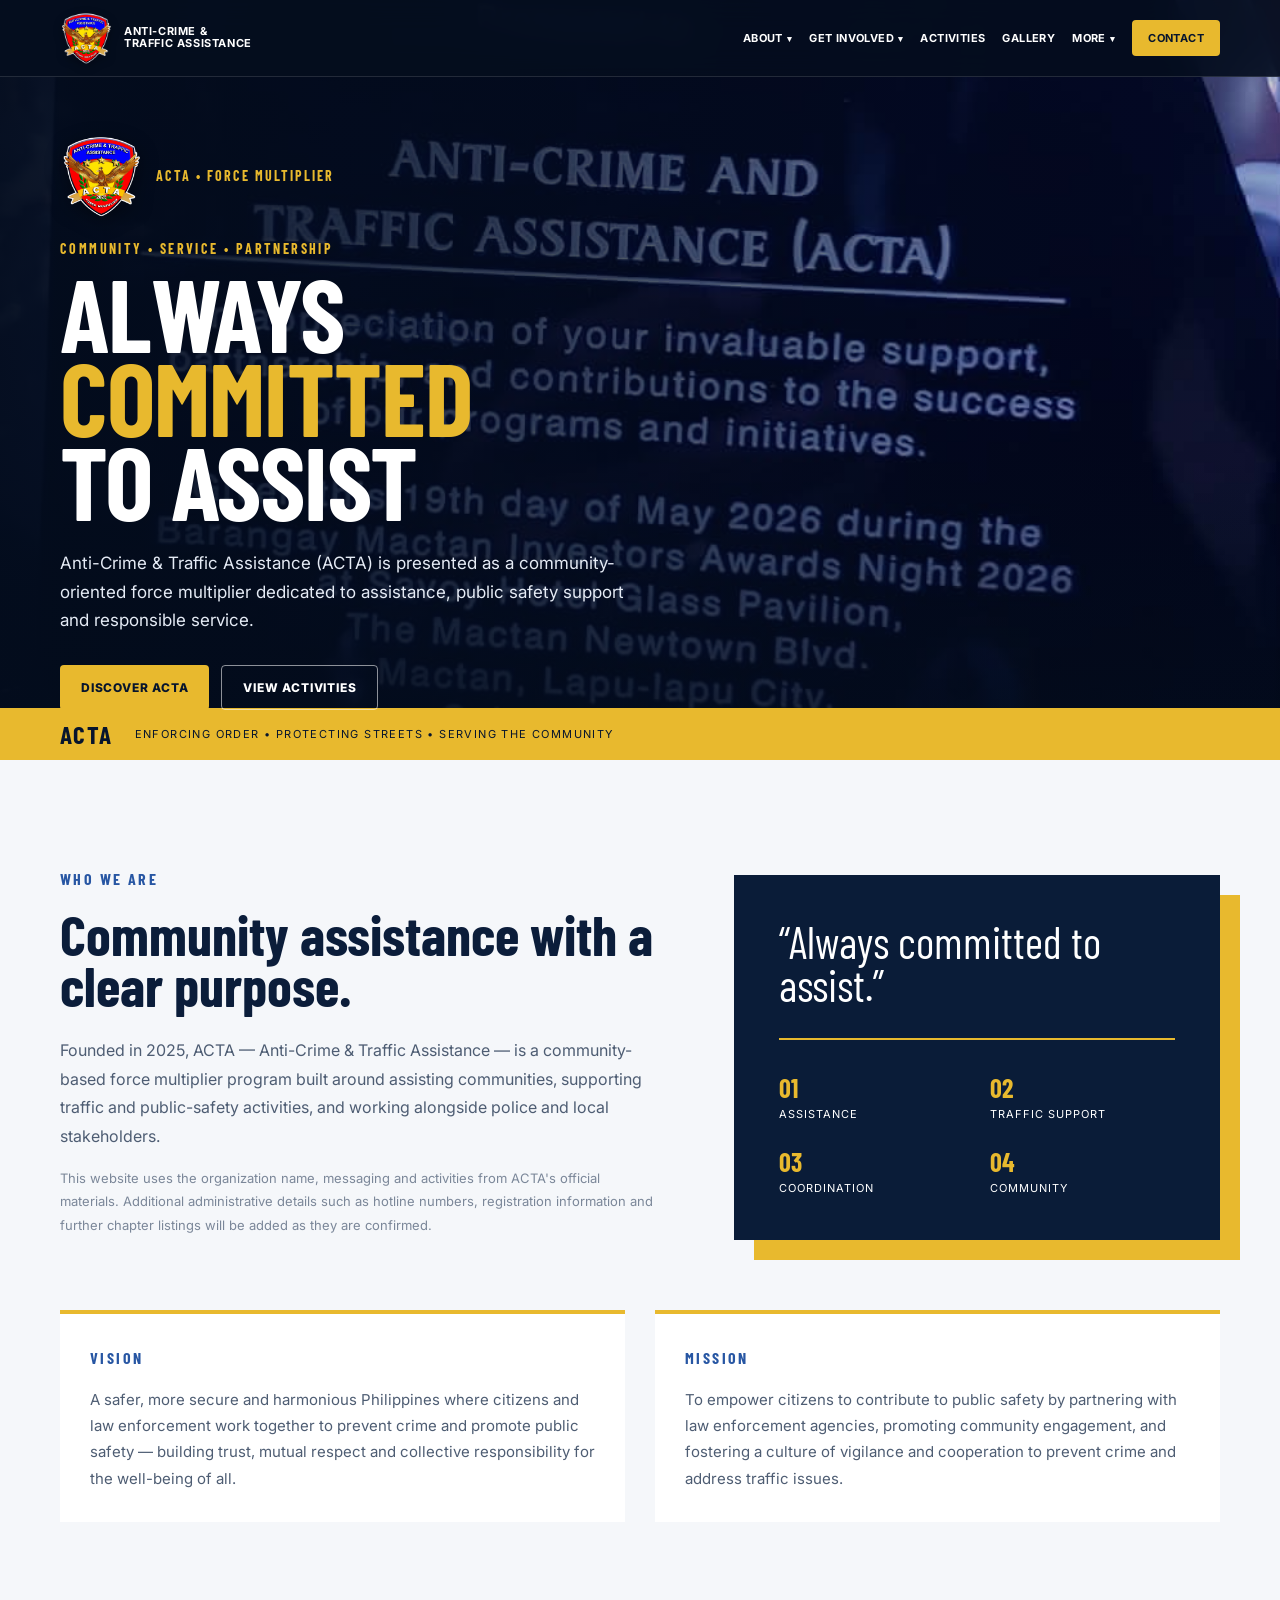
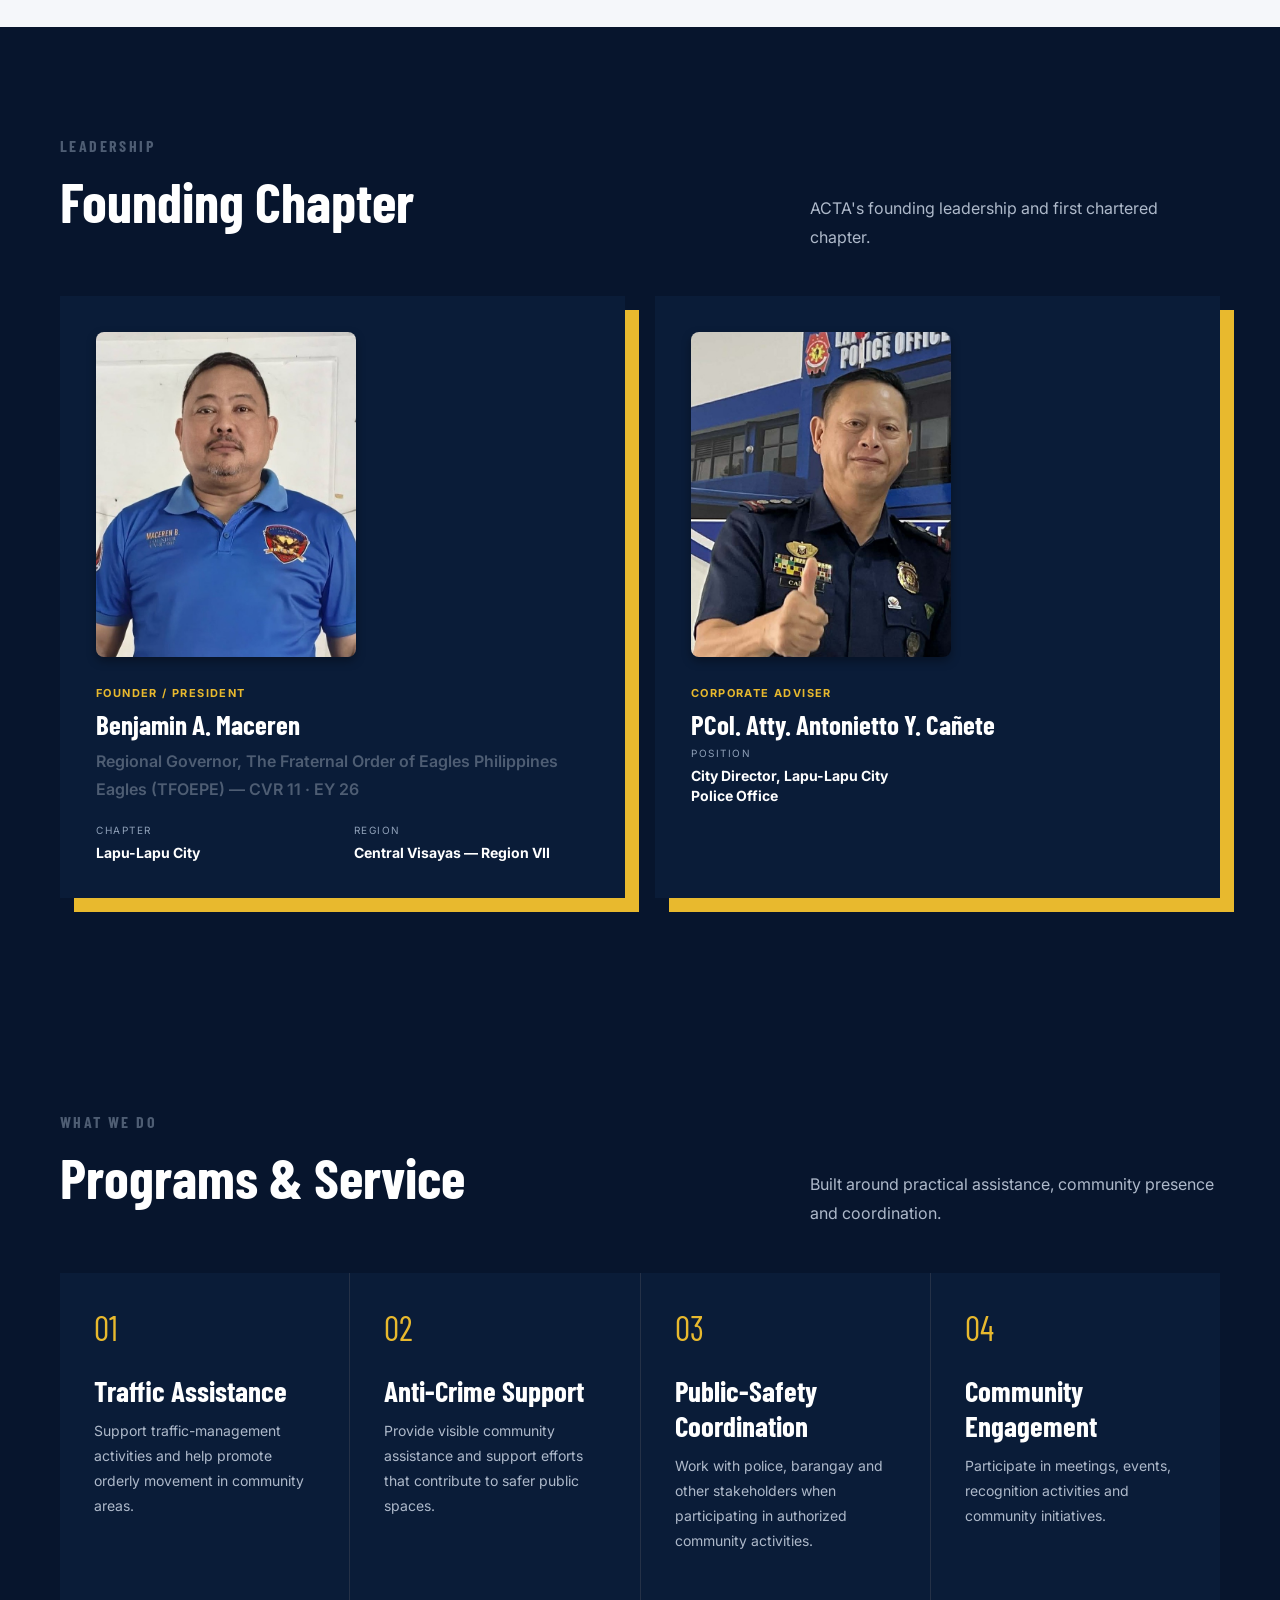
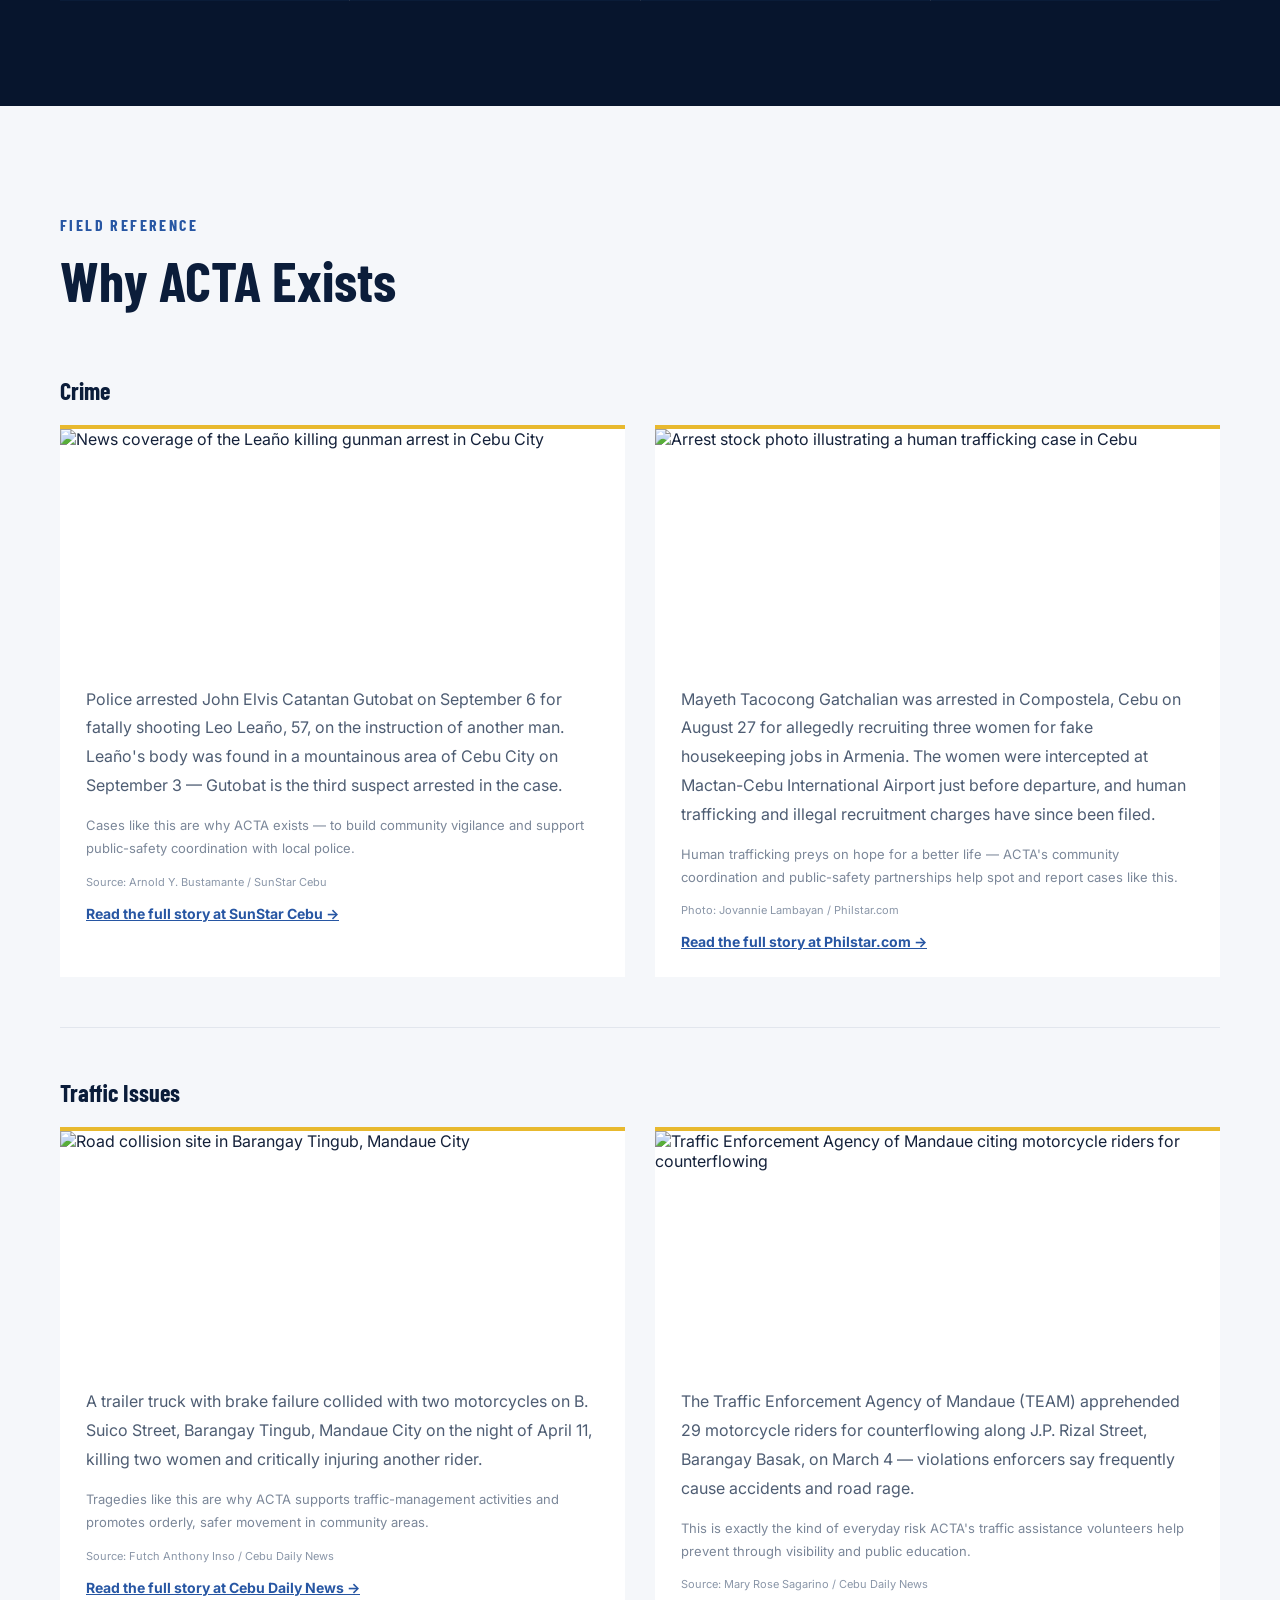
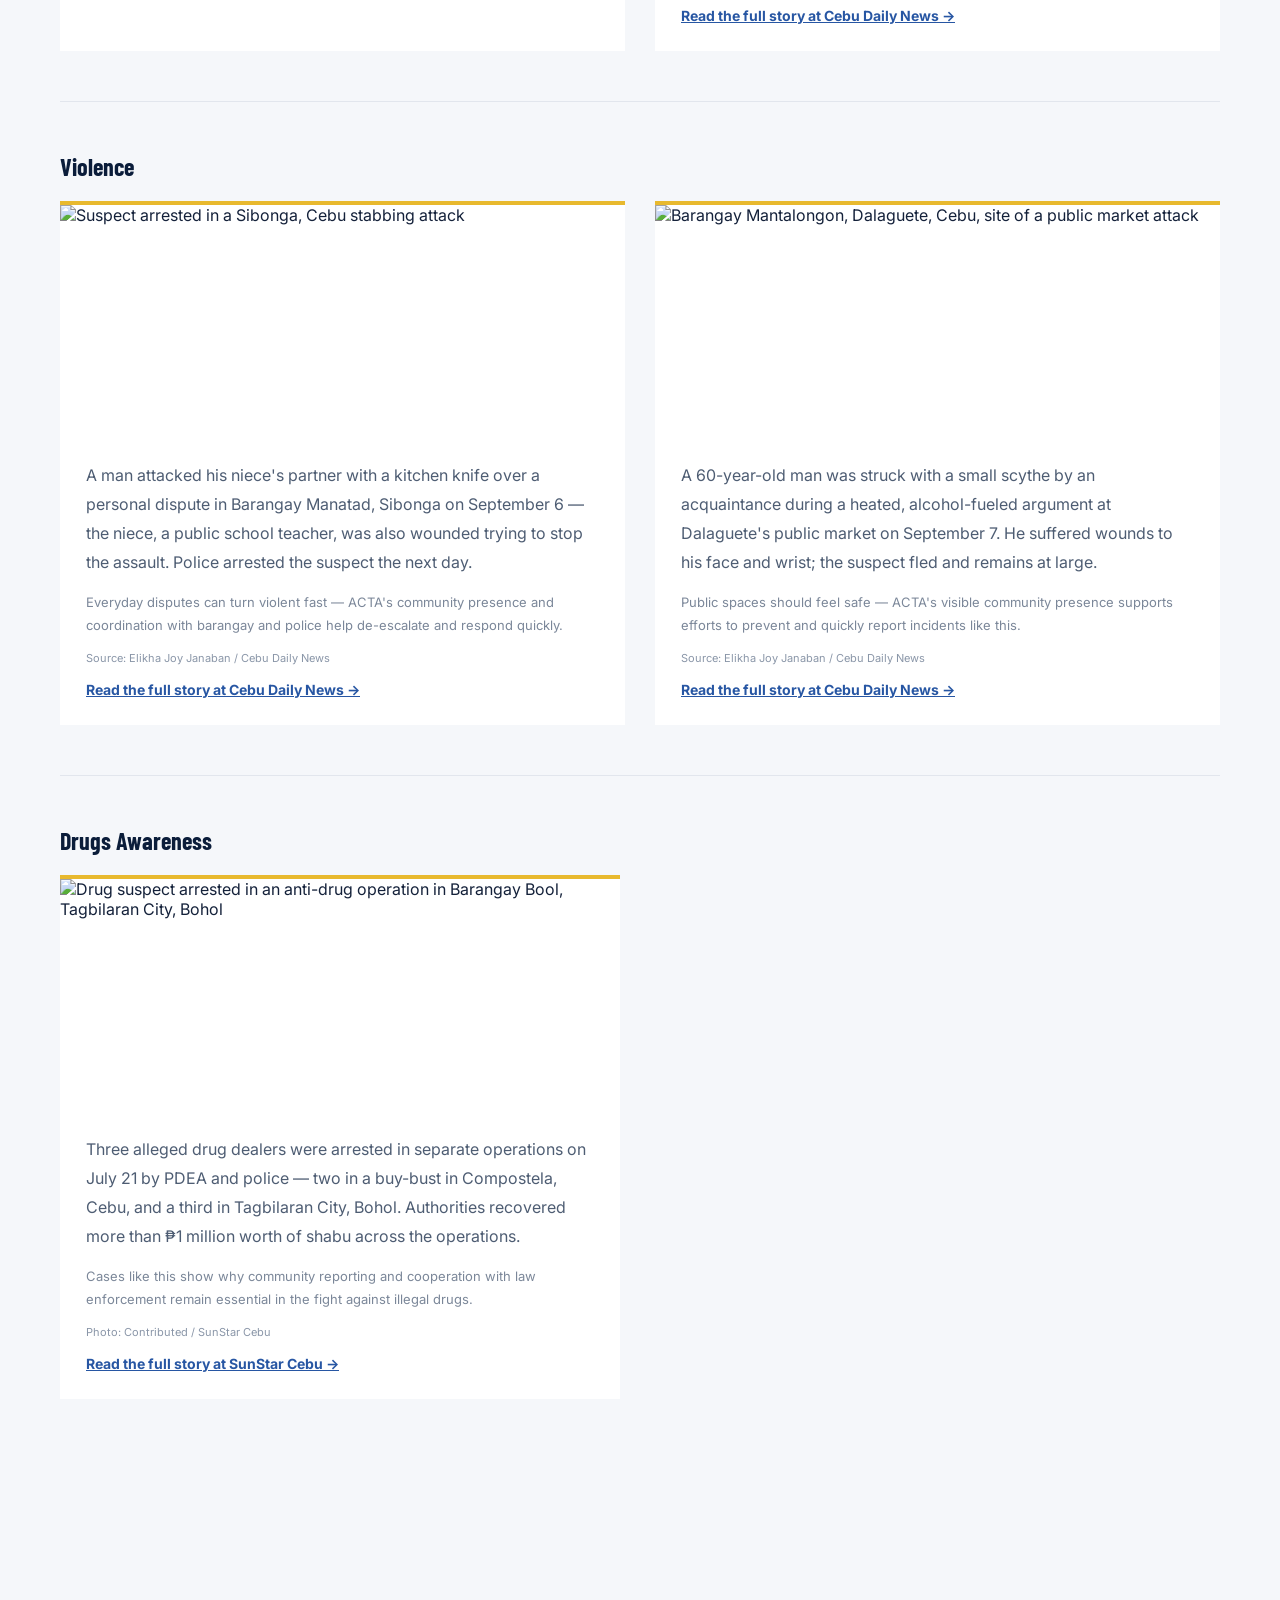
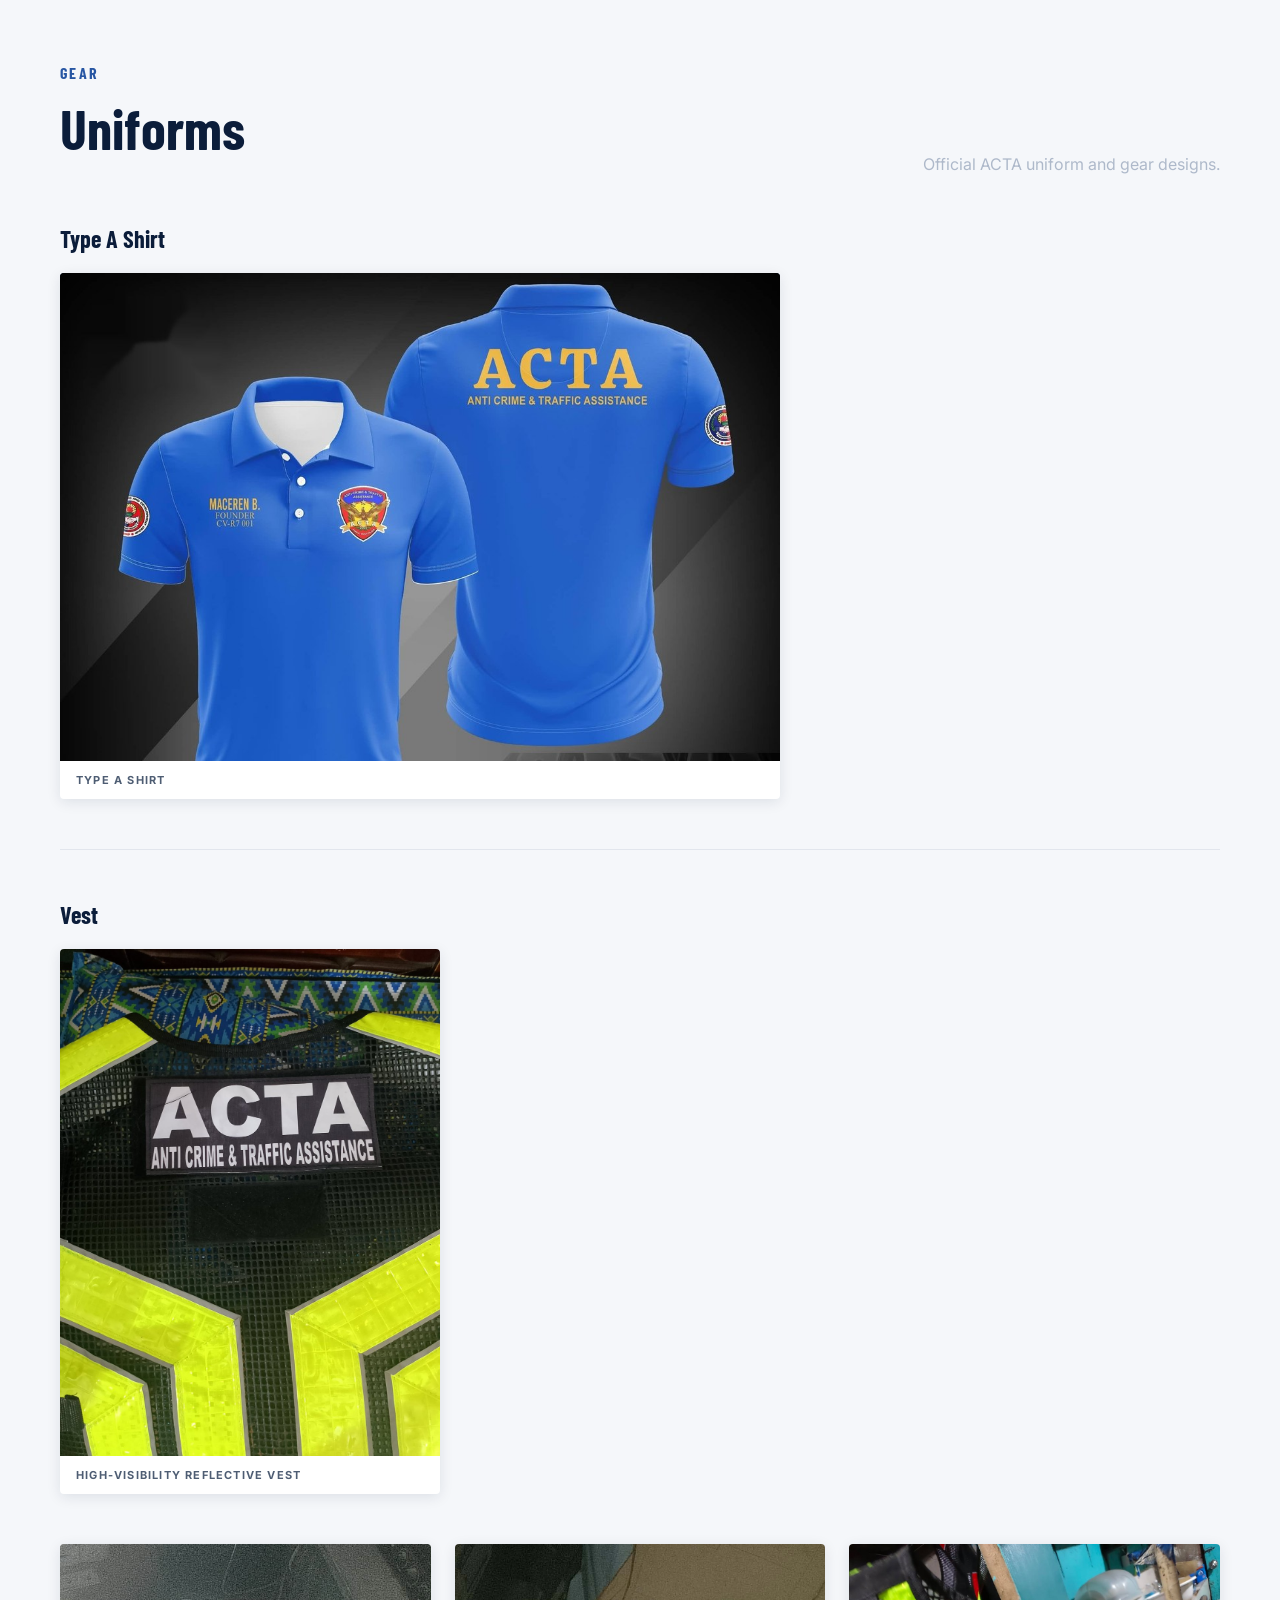
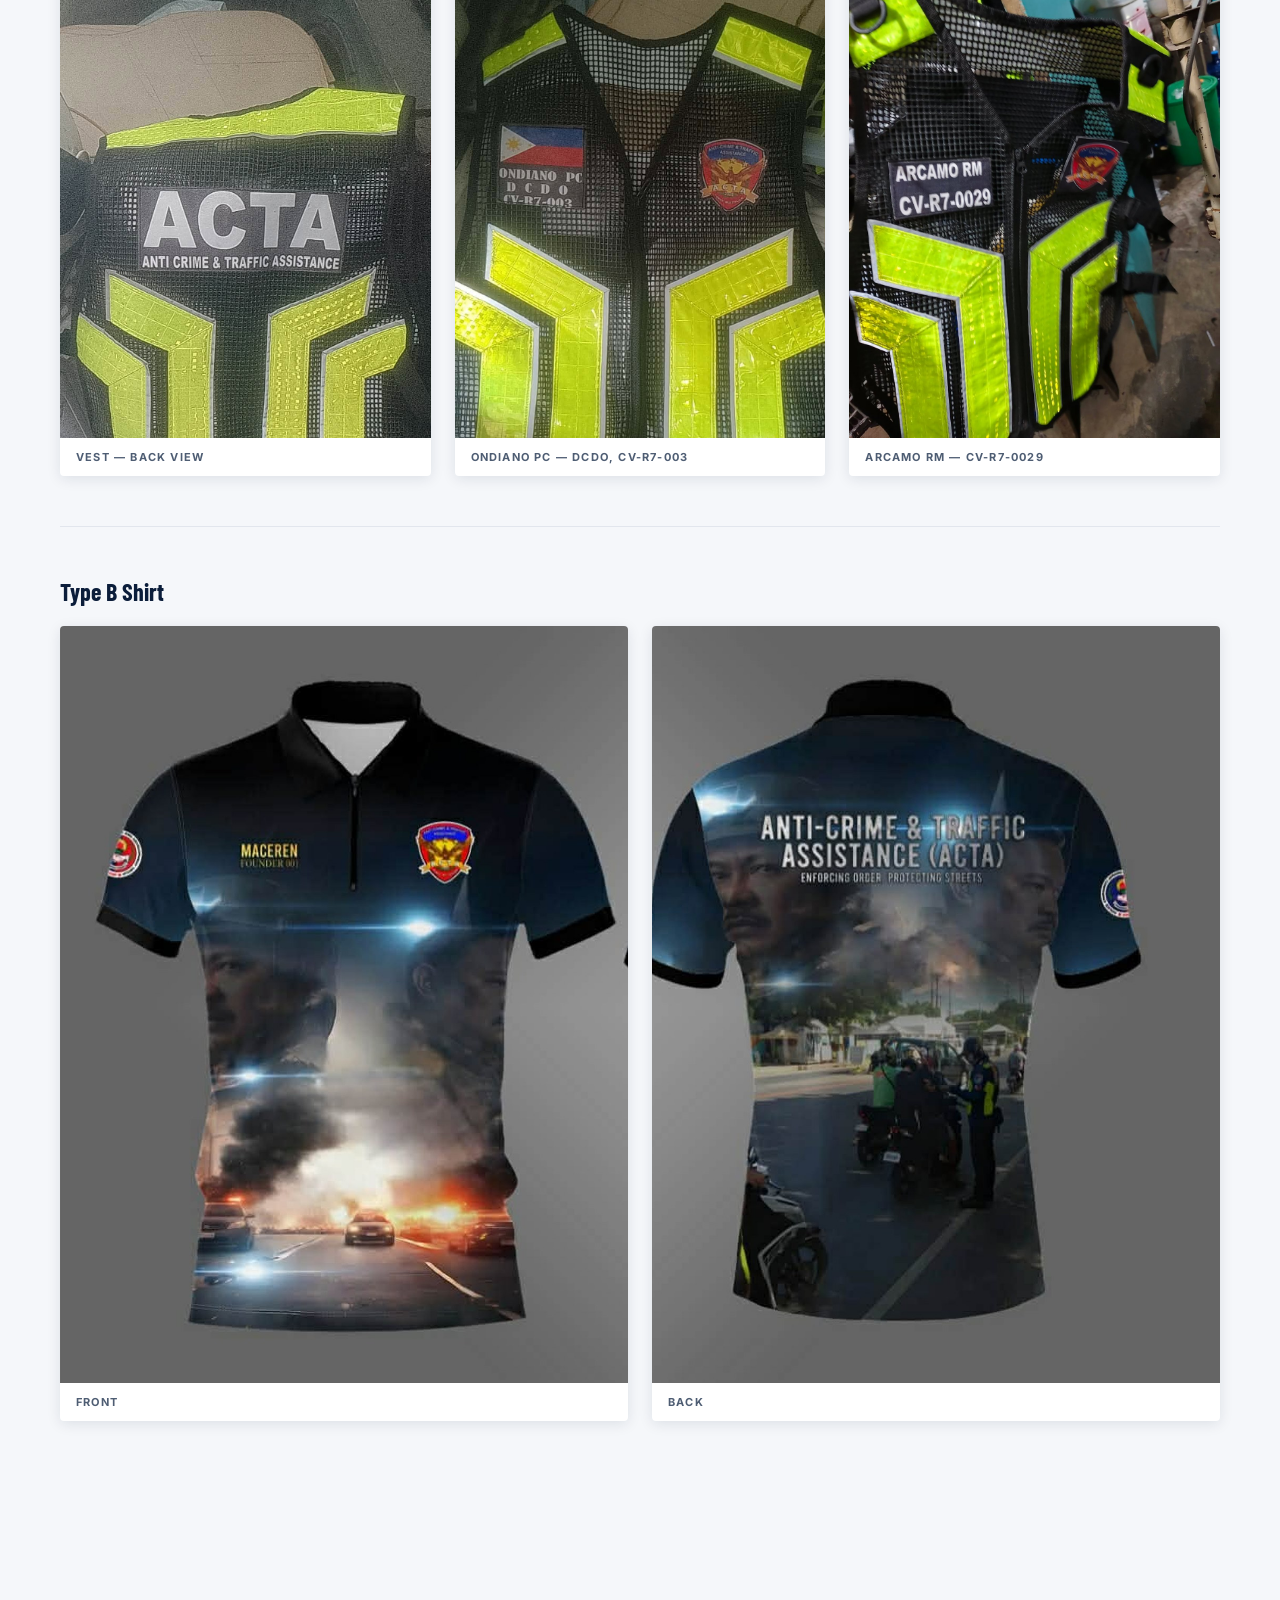
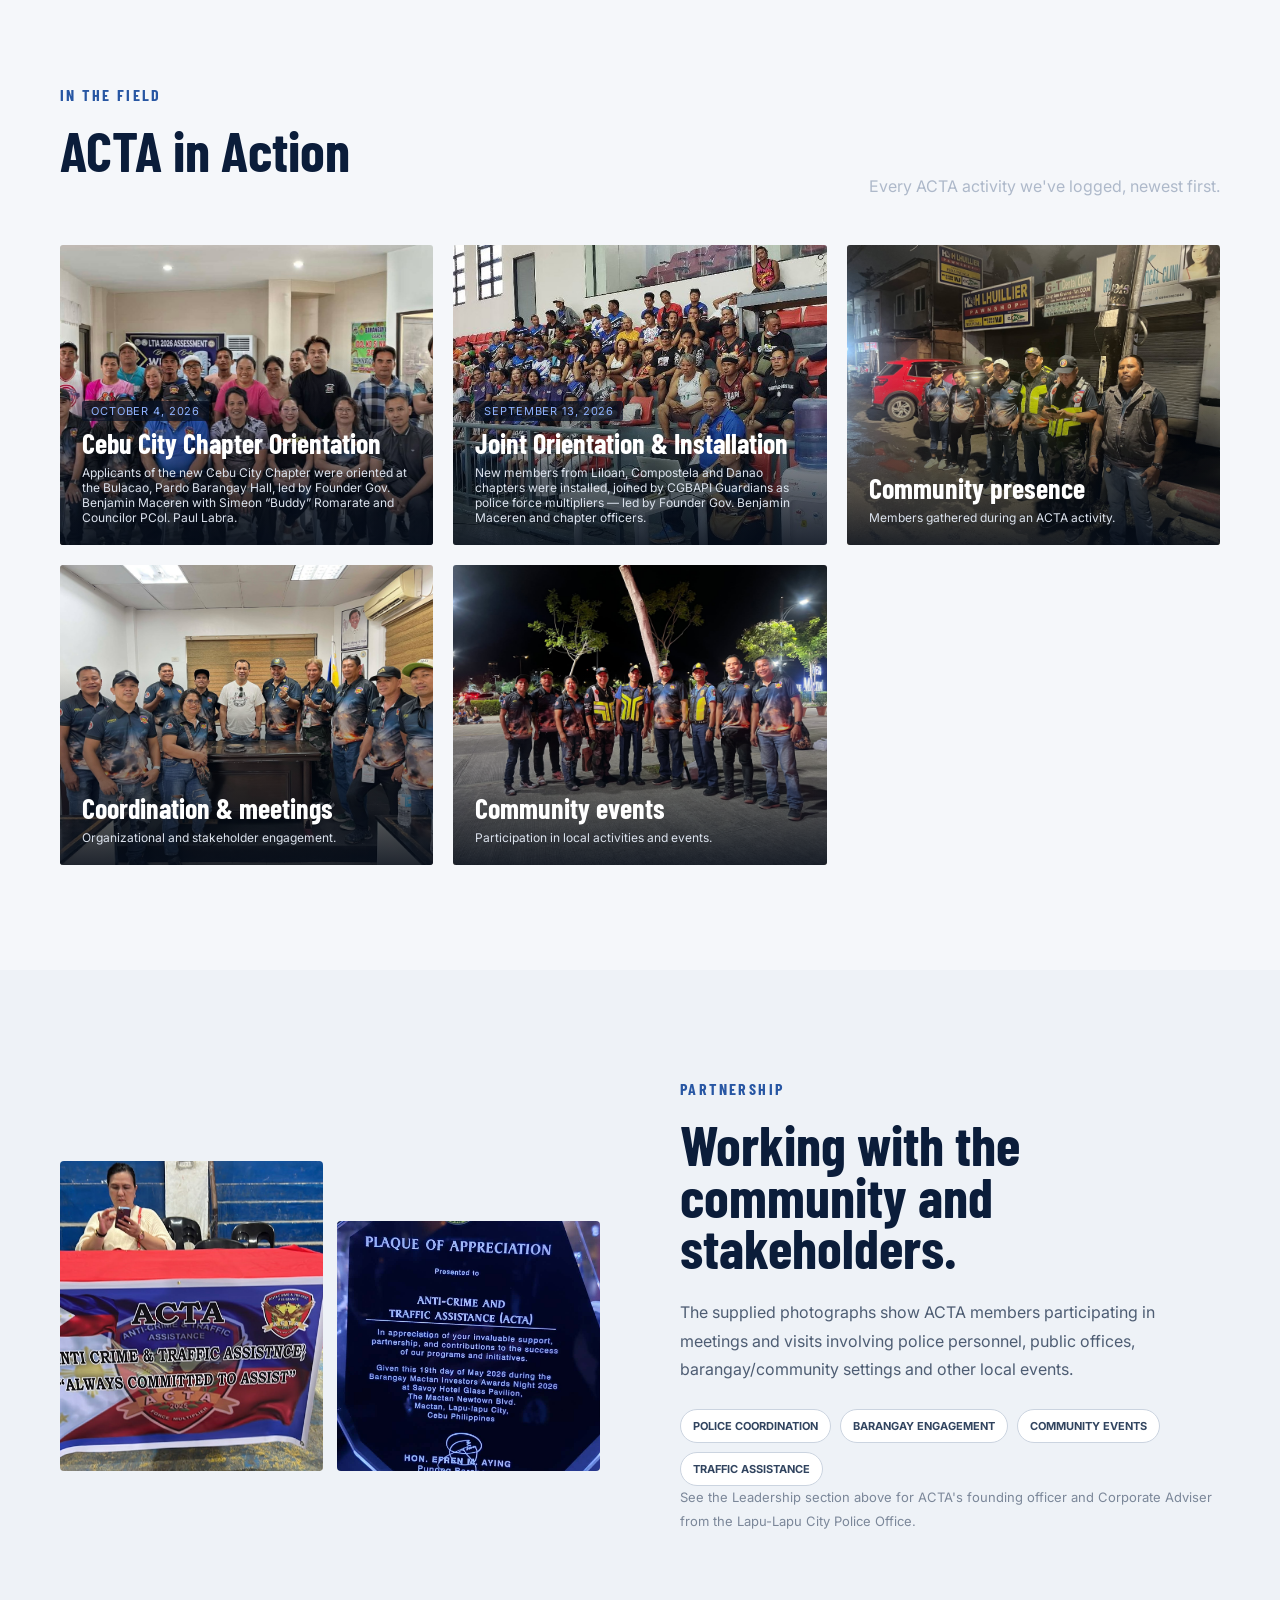
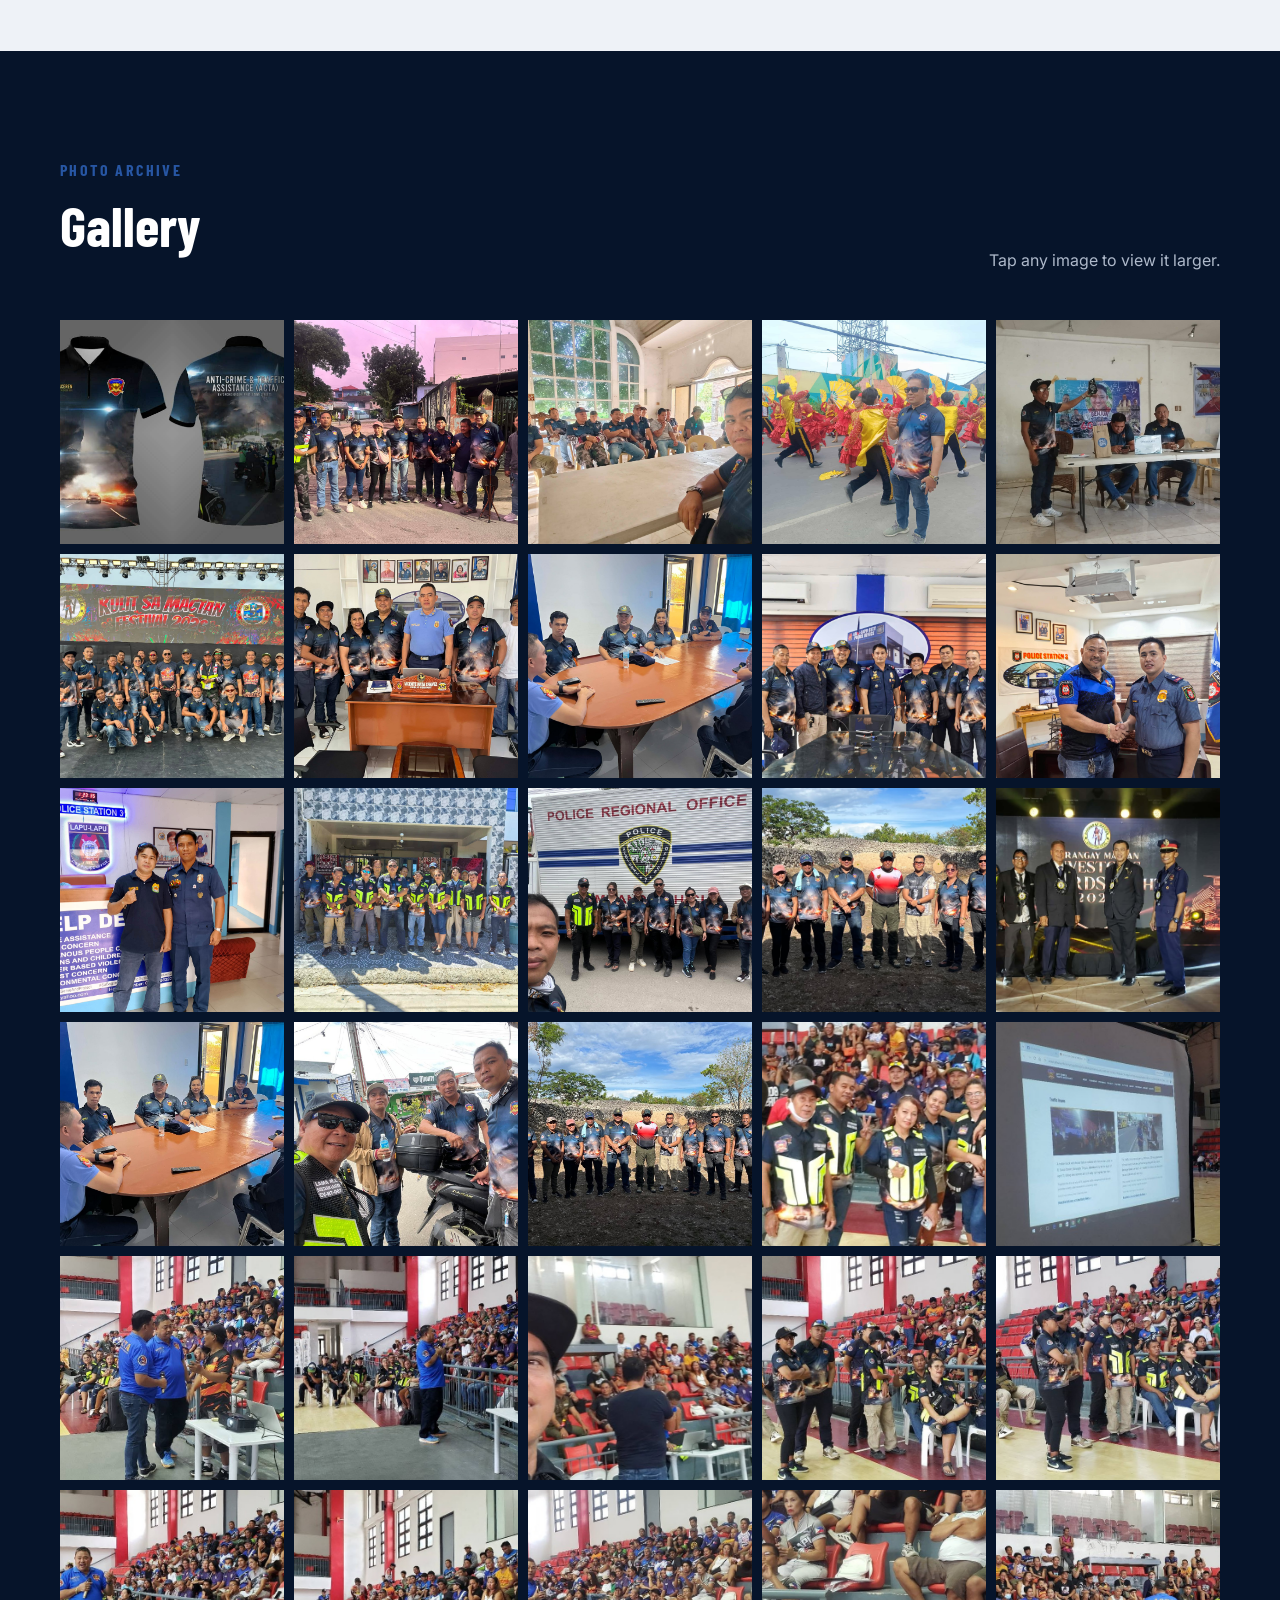
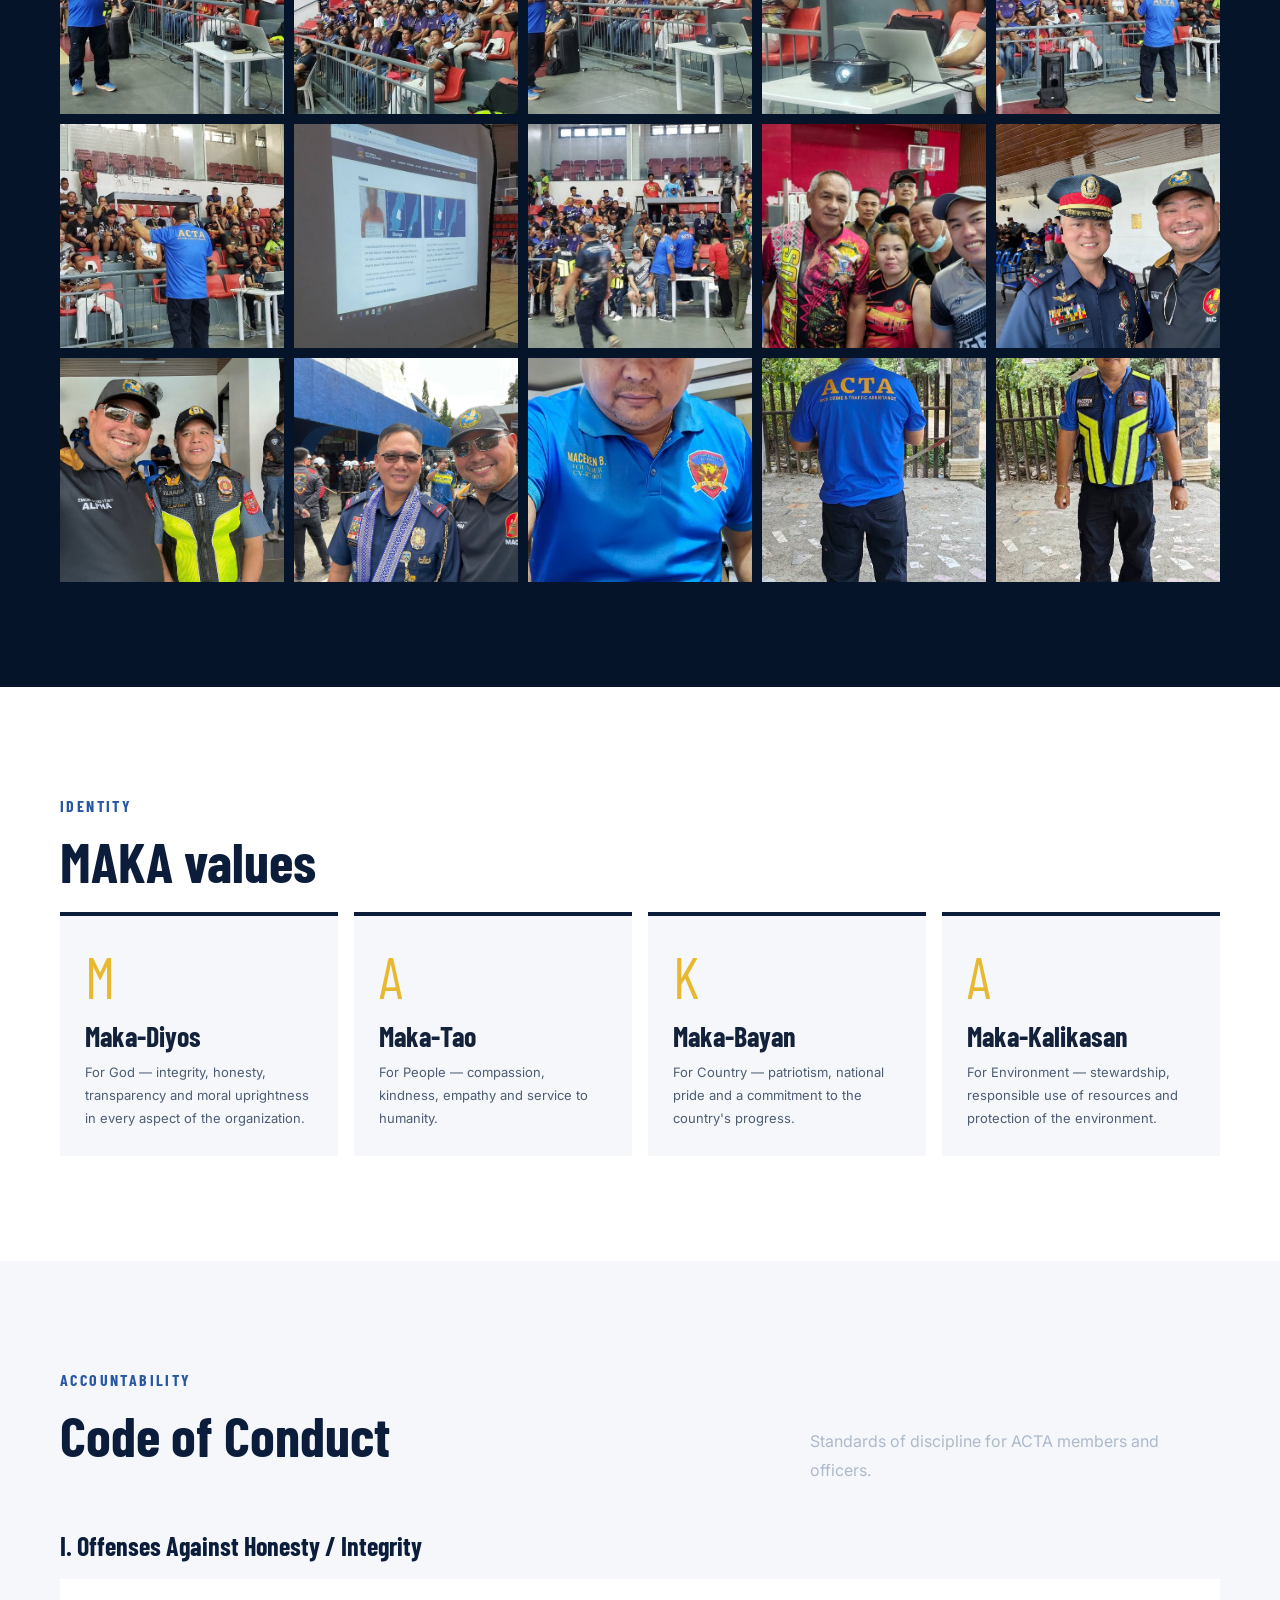
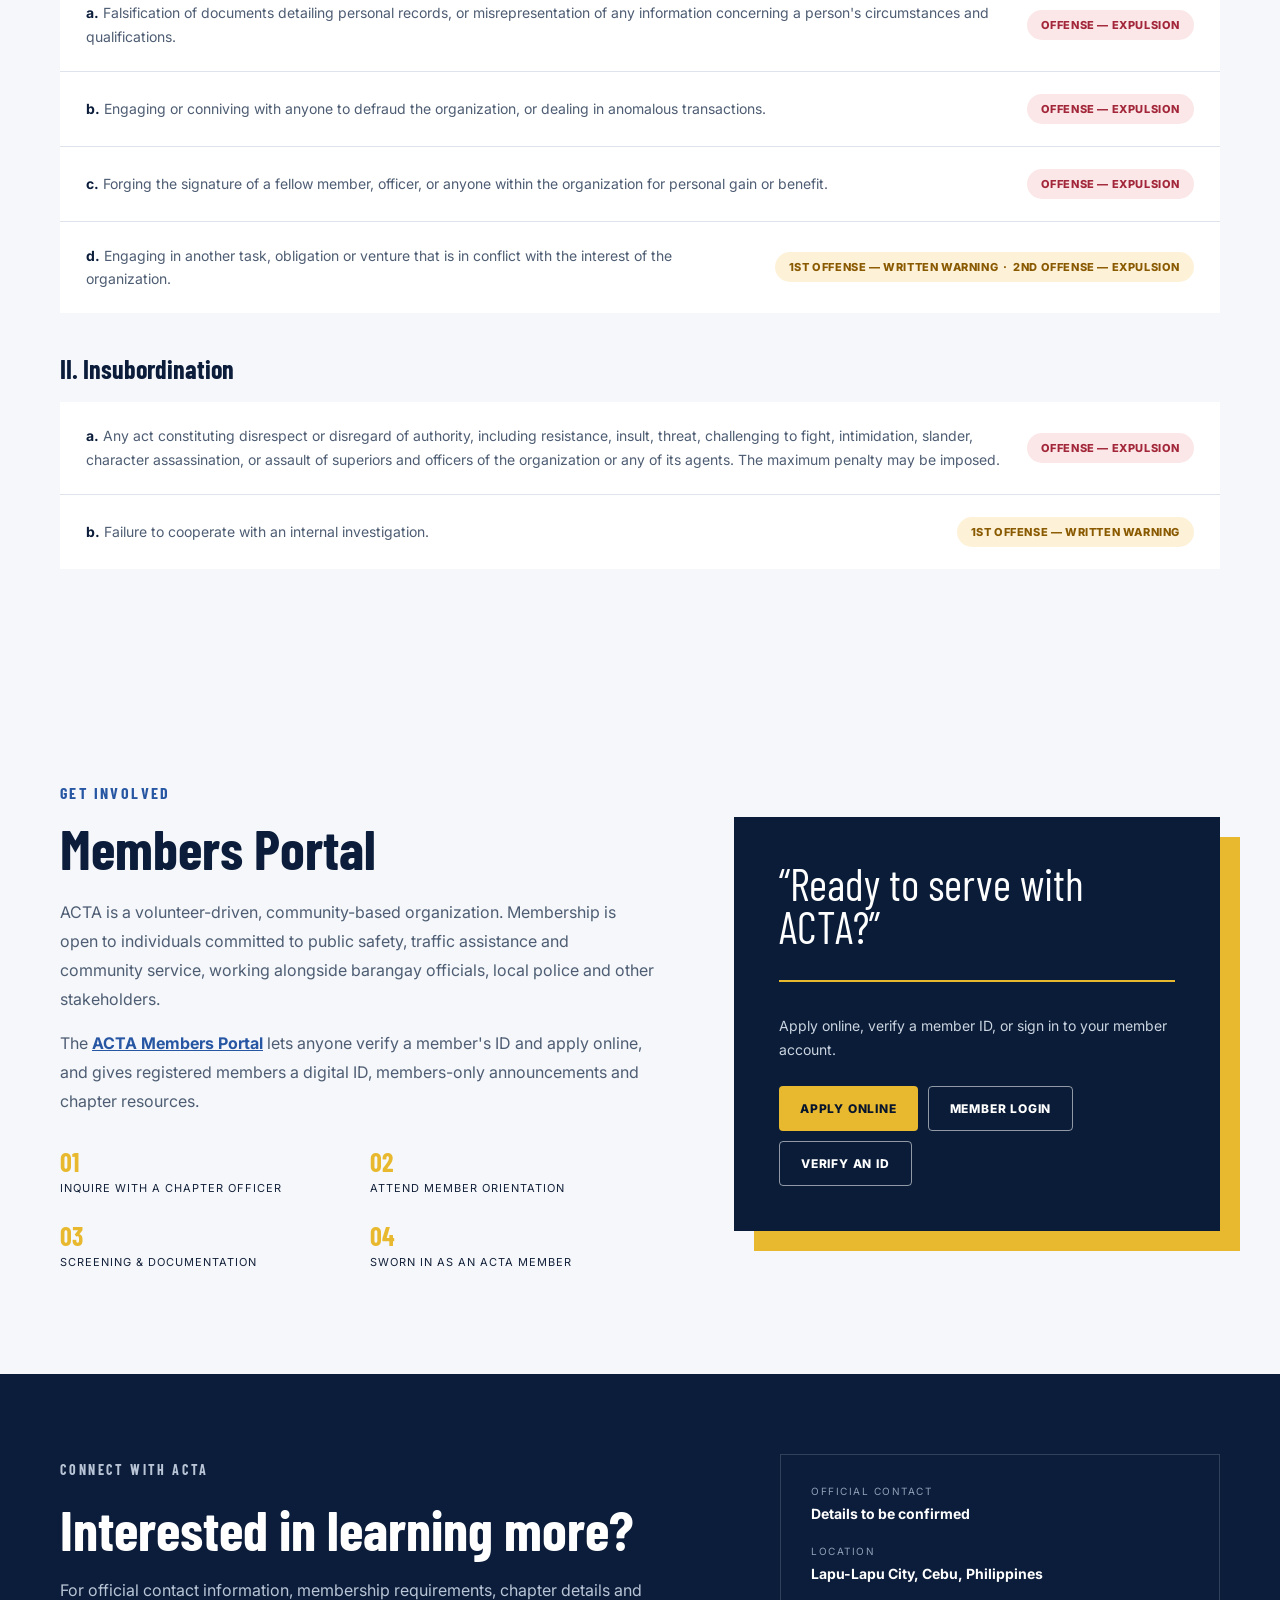
==== index.html @ f72ee712 "Add Cebu City Chapter orientation" ====
<!doctype html>
<html lang="en">
<head>
<meta charset="utf-8">
<meta name="viewport" content="width=device-width, initial-scale=1">
<meta name="description" content="Anti-Crime & Traffic Assistance (ACTA) — community service, traffic assistance and partnership with public safety stakeholders.">
<title>ACTA | Anti-Crime & Traffic Assistance</title>
<link rel="preconnect" href="https://fonts.googleapis.com">
<link rel="preconnect" href="https://fonts.gstatic.com" crossorigin>
<link href="https://fonts.googleapis.com/css2?family=Barlow+Condensed:wght@500;600;700&family=Inter:wght@400;500;600;700&display=swap" rel="stylesheet">
<link rel="icon" type="image/png" href="assets/acta-logo.png">
<link rel="stylesheet" href="styles.css">
</head>
<body>
<header class="topbar">
  <div class="container nav">
    <a class="brand" href="#home"><img class="brand-logo" src="assets/acta-logo.png" alt="ACTA logo"><span>Anti-Crime &amp;<br>Traffic Assistance</span></a>
    <button class="menu" aria-label="Open menu">☰</button>
    <nav id="navlinks">
      <div class="nav-item">
        <button class="nav-toplink" type="button" aria-expanded="false">About<span class="caret">&#9662;</span></button>
        <div class="submenu">
          <a href="#about">About</a>
          <a href="#leadership">Leadership</a>
          <a href="#why-acta">Why ACTA</a>
        </div>
      </div>
      <div class="nav-item">
        <button class="nav-toplink" type="button" aria-expanded="false">Get Involved<span class="caret">&#9662;</span></button>
        <div class="submenu">
          <a href="#programs">Programs</a>
          <a href="#uniforms">Uniforms</a>
          <a href="members/">Members Portal</a>
        </div>
      </div>
      <a href="#activities">Activities</a>
      <a href="#gallery">Gallery</a>
      <div class="nav-item">
        <button class="nav-toplink" type="button" aria-expanded="false">More<span class="caret">&#9662;</span></button>
        <div class="submenu">
          <a href="#partners">Partnership</a>
          <a href="#conduct">Conduct</a>
        </div>
      </div>
      <a class="nav-cta" href="#contact">Contact</a>
    </nav>
  </div>
</header>

<main id="home">
<section class="hero">
  <div class="hero-image"></div>
  <div class="hero-overlay"></div>
  <div class="container hero-content">
    <div class="hero-brand"><img src="assets/acta-logo.png" alt="ACTA — Anti-Crime &amp; Traffic Assistance logo"><span>ACTA • FORCE MULTIPLIER</span></div>
    <p class="eyebrow">COMMUNITY • SERVICE • PARTNERSHIP</p>
    <h1>ALWAYS<br><span>COMMITTED</span><br>TO ASSIST</h1>
    <p class="hero-copy">Anti-Crime &amp; Traffic Assistance (ACTA) is presented as a community-oriented force multiplier dedicated to assistance, public safety support and responsible service.</p>
    <div class="hero-actions">
      <a class="btn primary" href="#about">Discover ACTA</a>
      <a class="btn ghost" href="#gallery">View Activities</a>
    </div>
  </div>
  <div class="hero-strip"><div class="container strip-inner"><strong>ACTA</strong><span>ENFORCING ORDER • PROTECTING STREETS • SERVING THE COMMUNITY</span></div></div>
</section>

<section id="about" class="section">
  <div class="container split">
    <div>
      <p class="eyebrow blue">WHO WE ARE</p>
      <h2>Community assistance with a clear purpose.</h2>
      <p>Founded in 2025, ACTA — Anti-Crime &amp; Traffic Assistance — is a community-based force multiplier program built around assisting communities, supporting traffic and public-safety activities, and working alongside police and local stakeholders.</p>
      <p class="muted">This website uses the organization name, messaging and activities from ACTA's official materials. Additional administrative details such as hotline numbers, registration information and further chapter listings will be added as they are confirmed.</p>
    </div>
    <div class="about-card">
      <div class="quote">“Always committed to assist.”</div>
      <div class="card-line"></div>
      <div class="mini-grid"><div><b>01</b><span>Assistance</span></div><div><b>02</b><span>Traffic Support</span></div><div><b>03</b><span>Coordination</span></div><div><b>04</b><span>Community</span></div></div>
    </div>
  </div>
  <div class="container vm-grid">
    <div class="vm-card"><p class="eyebrow blue">VISION</p><p>A safer, more secure and harmonious Philippines where citizens and law enforcement work together to prevent crime and promote public safety — building trust, mutual respect and collective responsibility for the well-being of all.</p></div>
    <div class="vm-card"><p class="eyebrow blue">MISSION</p><p>To empower citizens to contribute to public safety by partnering with law enforcement agencies, promoting community engagement, and fostering a culture of vigilance and cooperation to prevent crime and address traffic issues.</p></div>
  </div>
</section>

<section id="leadership" class="section dark">
  <div class="container">
    <div class="section-head"><div><p class="eyebrow">LEADERSHIP</p><h2>Founding Chapter</h2></div><p>ACTA's founding leadership and first chartered chapter.</p></div>
    <div class="leader-grid">
      <div class="leader-card">
        <img class="leader-photo" src="assets/acta-founder-maceren.jpg" alt="Benjamin A. Maceren, ACTA Founder and President" width="260" height="325" loading="lazy" decoding="async">
        <div class="leader-info">
          <span class="leader-role">Founder / President</span>
          <h3>Benjamin A. Maceren</h3>
          <p class="leader-title">Regional Governor, The Fraternal Order of Eagles Philippines Eagles (TFOEPE) — CVR 11 · EY 26</p>
          <div class="leader-meta">
            <div><small>CHAPTER</small><strong>Lapu-Lapu City</strong></div>
            <div><small>REGION</small><strong>Central Visayas — Region VII</strong></div>
          </div>
        </div>
      </div>
      <div class="leader-card">
        <img class="leader-photo" src="assets/acta-adviser-canete.jpg" alt="PCol. Atty. Antonietto Y. Cañete, ACTA Corporate Adviser" width="260" height="325" loading="lazy" decoding="async">
        <div class="leader-info">
          <span class="leader-role">Corporate Adviser</span>
          <h3>PCol. Atty. Antonietto Y. Cañete</h3>
          <div class="leader-meta">
            <div><small>POSITION</small><strong>City Director, Lapu-Lapu City Police Office</strong></div>
          </div>
        </div>
      </div>
    </div>
  </div>
</section>

<section id="programs" class="section dark">
  <div class="container">
    <div class="section-head"><div><p class="eyebrow">WHAT WE DO</p><h2>Programs &amp; Service</h2></div><p>Built around practical assistance, community presence and coordination.</p></div>
    <div class="program-grid">
      <article><span class="num">01</span><h3>Traffic Assistance</h3><p>Support traffic-management activities and help promote orderly movement in community areas.</p></article>
      <article><span class="num">02</span><h3>Anti-Crime Support</h3><p>Provide visible community assistance and support efforts that contribute to safer public spaces.</p></article>
      <article><span class="num">03</span><h3>Public-Safety Coordination</h3><p>Work with police, barangay and other stakeholders when participating in authorized community activities.</p></article>
      <article><span class="num">04</span><h3>Community Engagement</h3><p>Participate in meetings, events, recognition activities and community initiatives.</p></article>
    </div>
  </div>
</section>

<section id="why-acta" class="section">
  <div class="container">
    <div class="section-head light"><div><p class="eyebrow blue">FIELD REFERENCE</p><h2>Why ACTA Exists</h2></div></div>

    <h3 class="topic-category">Crime</h3>
    <div class="topic-grid">
      <article class="topic-card">
        <img src="https://cf-images.assettype.com/sunstar%2F2025-04-11%2Fz36vu6ux%2FWEB-DESIGN.jpg" alt="News coverage of the Leaño killing gunman arrest in Cebu City" loading="lazy">
        <div class="topic-body">
          <p>Police arrested John Elvis Catantan Gutobat on September 6 for fatally shooting Leo Leaño, 57, on the instruction of another man. Leaño's body was found in a mountainous area of Cebu City on September 3 — Gutobat is the third suspect arrested in the case.</p>
          <p class="muted">Cases like this are why ACTA exists — to build community vigilance and support public-safety coordination with local police.</p>
          <span class="topic-credit">Source: Arnold Y. Bustamante / SunStar Cebu</span>
          <a href="https://www.sunstar.com.ph/cebu/gunman-in-leaño-killing-nabbed" target="_blank" rel="noopener">Read the full story at SunStar Cebu →</a>
        </div>
      </article>
      <article class="topic-card">
        <img src="https://media.philstar.com/photos/2026/09/08/5_2026-09-08_23-46-29.jpg" alt="Arrest stock photo illustrating a human trafficking case in Cebu" loading="lazy">
        <div class="topic-body">
          <p>Mayeth Tacocong Gatchalian was arrested in Compostela, Cebu on August 27 for allegedly recruiting three women for fake housekeeping jobs in Armenia. The women were intercepted at Mactan-Cebu International Airport just before departure, and human trafficking and illegal recruitment charges have since been filed.</p>
          <p class="muted">Human trafficking preys on hope for a better life — ACTA's community coordination and public-safety partnerships help spot and report cases like this.</p>
          <span class="topic-credit">Photo: Jovannie Lambayan / Philstar.com</span>
          <a href="https://www.philstar.com/the-freeman/cebu-news/2026/09/09/2555019/human-trafficker-nabbed" target="_blank" rel="noopener">Read the full story at Philstar.com →</a>
        </div>
      </article>
    </div>

    <h3 class="topic-category">Traffic Issues</h3>
    <div class="topic-grid">
      <article class="topic-card">
        <img src="https://cebudailynews.inquirer.net/files/2026/04/Mandaue-City-road-collision-April-12-2026-1024x576.jpg" alt="Road collision site in Barangay Tingub, Mandaue City" loading="lazy">
        <div class="topic-body">
          <p>A trailer truck with brake failure collided with two motorcycles on B. Suico Street, Barangay Tingub, Mandaue City on the night of April 11, killing two women and critically injuring another rider.</p>
          <p class="muted">Tragedies like this are why ACTA supports traffic-management activities and promotes orderly, safer movement in community areas.</p>
          <span class="topic-credit">Source: Futch Anthony Inso / Cebu Daily News</span>
          <a href="https://cebudailynews.inquirer.net/715829/mandaue-road-crash-involving-truck-2-motorcycles-kills-2-persons" target="_blank" rel="noopener">Read the full story at Cebu Daily News →</a>
        </div>
      </article>
      <article class="topic-card">
        <img src="https://cebudailynews.inquirer.net/files/2026/03/Motorcycle-riders-intercepted-by-TEAM-in-Mandaue-1024x576.jpg" alt="Traffic Enforcement Agency of Mandaue citing motorcycle riders for counterflowing" loading="lazy">
        <div class="topic-body">
          <p>The Traffic Enforcement Agency of Mandaue (TEAM) apprehended 29 motorcycle riders for counterflowing along J.P. Rizal Street, Barangay Basak, on March 4 — violations enforcers say frequently cause accidents and road rage.</p>
          <p class="muted">This is exactly the kind of everyday risk ACTA's traffic assistance volunteers help prevent through visibility and public education.</p>
          <span class="topic-credit">Source: Mary Rose Sagarino / Cebu Daily News</span>
          <a href="https://cebudailynews.inquirer.net/702596/29-motorcycle-riders-caught-counterflowing-in-mandaue-city" target="_blank" rel="noopener">Read the full story at Cebu Daily News →</a>
        </div>
      </article>
    </div>

    <h3 class="topic-category">Violence</h3>
    <div class="topic-grid">
      <article class="topic-card">
        <img src="https://cebudailynews.inquirer.net/files/2026/09/Sibonga-stabbing-suspect-September-2026-1200x740.jpg" alt="Suspect arrested in a Sibonga, Cebu stabbing attack" loading="lazy">
        <div class="topic-body">
          <p>A man attacked his niece's partner with a kitchen knife over a personal dispute in Barangay Manatad, Sibonga on September 6 — the niece, a public school teacher, was also wounded trying to stop the assault. Police arrested the suspect the next day.</p>
          <p class="muted">Everyday disputes can turn violent fast — ACTA's community presence and coordination with barangay and police help de-escalate and respond quickly.</p>
          <span class="topic-credit">Source: Elikha Joy Janaban / Cebu Daily News</span>
          <a href="https://cebudailynews.inquirer.net/765023/public-school-teacher-hurt-partner-stabbed-in-sibonga-attack" target="_blank" rel="noopener">Read the full story at Cebu Daily News →</a>
        </div>
      </article>
      <article class="topic-card">
        <img src="https://cebudailynews.inquirer.net/files/2026/06/IMG_5138-1200x740.jpg" alt="Barangay Mantalongon, Dalaguete, Cebu, site of a public market attack" loading="lazy">
        <div class="topic-body">
          <p>A 60-year-old man was struck with a small scythe by an acquaintance during a heated, alcohol-fueled argument at Dalaguete's public market on September 7. He suffered wounds to his face and wrist; the suspect fled and remains at large.</p>
          <p class="muted">Public spaces should feel safe — ACTA's visible community presence supports efforts to prevent and quickly report incidents like this.</p>
          <span class="topic-credit">Source: Elikha Joy Janaban / Cebu Daily News</span>
          <a href="https://cebudailynews.inquirer.net/764973/man-60-hurt-in-scythe-attack-at-dalaguete-public-market" target="_blank" rel="noopener">Read the full story at Cebu Daily News →</a>
        </div>
      </article>
    </div>

    <h3 class="topic-category">Drugs Awareness</h3>
    <div class="topic-grid single">
      <article class="topic-card">
        <img src="https://cf-images.assettype.com/sunstar%2F2026-07-22%2F4b3pn6j2%2FBohol-drug-bust.jpg" alt="Drug suspect arrested in an anti-drug operation in Barangay Bool, Tagbilaran City, Bohol" loading="lazy">
        <div class="topic-body">
          <p>Three alleged drug dealers were arrested in separate operations on July 21 by PDEA and police — two in a buy-bust in Compostela, Cebu, and a third in Tagbilaran City, Bohol. Authorities recovered more than ₱1 million worth of shabu across the operations.</p>
          <p class="muted">Cases like this show why community reporting and cooperation with law enforcement remain essential in the fight against illegal drugs.</p>
          <span class="topic-credit">Photo: Contributed / SunStar Cebu</span>
          <a href="https://www.sunstar.com.ph/cebu/3-drug-suspects-nabbed-in-cebu-bohol-operations" target="_blank" rel="noopener">Read the full story at SunStar Cebu →</a>
        </div>
      </article>
    </div>
  </div>
</section>

<section id="uniforms" class="section">
  <div class="container">
    <div class="section-head light"><div><p class="eyebrow blue">GEAR</p><h2>Uniforms</h2></div><p>Official ACTA uniform and gear designs.</p></div>

    <h3 class="topic-category">Type A Shirt</h3>
    <div class="uniform-grid wide">
      <figure class="uniform-item">
        <img src="assets/acta-uniform-typea.jpg" alt="ACTA Type A shirt, front and back, with founder embroidery, ACTA crest and Anti Crime and Traffic Assistance print" loading="lazy" style="aspect-ratio:1100/746">
        <figcaption>Type A Shirt</figcaption>
      </figure>
    </div>

    <h3 class="topic-category">Vest</h3>
    <div class="uniform-grid single">
      <figure class="uniform-item">
        <img src="assets/acta-uniform-vest.jpg" alt="ACTA high-visibility reflective vest with ACTA Anti-Crime and Traffic Assistance patch" loading="lazy">
        <figcaption>High-visibility reflective vest</figcaption>
      </figure>
    </div>
    <div class="uniform-grid triple">
      <figure class="uniform-item">
        <img src="assets/acta-uniform-vest-2.jpg" alt="ACTA reflective vest, back view with ACTA Anti-Crime and Traffic Assistance patch" loading="lazy" style="object-position:top">
        <figcaption>Vest — back view</figcaption>
      </figure>
      <figure class="uniform-item">
        <img src="assets/acta-uniform-vest-3.jpg" alt="ACTA reflective vest worn by member Ondiano, Deputy City Duty Officer, CV-R7-003" loading="lazy" style="object-position:top">
        <figcaption>Ondiano PC — DCDO, CV-R7-003</figcaption>
      </figure>
      <figure class="uniform-item">
        <img src="assets/acta-uniform-vest-4.jpg" alt="ACTA reflective vest worn by member Arcamo, CV-R7-0029" loading="lazy" style="object-position:top">
        <figcaption>Arcamo RM — CV-R7-0029</figcaption>
      </figure>
    </div>

    <h3 class="topic-category">Type B Shirt</h3>
    <div class="uniform-grid">
      <figure class="uniform-item">
        <img src="assets/acta-uniform-typeb-front.jpg" alt="ACTA Type B shirt, front view, with founder name and ACTA crest" loading="lazy">
        <figcaption>Front</figcaption>
      </figure>
      <figure class="uniform-item">
        <img src="assets/acta-uniform-typeb-back.jpg" alt="ACTA Type B shirt, back view, printed with Anti-Crime &amp; Traffic Assistance (ACTA) and Enforcing Order. Protecting Streets." loading="lazy">
        <figcaption>Back</figcaption>
      </figure>
    </div>
  </div>
</section>

<section id="activities" class="section">
  <div class="container">
    <div class="section-head light"><div><p class="eyebrow blue">IN THE FIELD</p><h2>ACTA in Action</h2></div><p>Every ACTA activity we've logged, newest first.</p></div>
    <div class="activity-grid">
      <figure class="activity-card"><a href="activities/cebu-city-orientation-2026-10-04.html"><img src="assets/acta-activity-cebu-city.jpg" alt="ACTA members and Cebu City chapter applicants in a group photo at the Bulacao barangay hall" loading="lazy"><figcaption><em>October 4, 2026</em><b>Cebu City Chapter Orientation</b><span>Applicants of the new Cebu City Chapter were oriented at the Bulacao, Pardo Barangay Hall, led by Founder Gov. Benjamin Maceren with Simeon &ldquo;Buddy&rdquo; Romarate and Councilor PCol. Paul Labra.</span></figcaption></a></figure>
      <figure class="activity-card"><a href="activities/joint-orientation-2026-09-13.html"><img src="assets/acta-activity-orientation.jpg" alt="ACTA officers addressing new members and CGBAPI Guardians at the joint orientation" loading="lazy"><figcaption><em>September 13, 2026</em><b>Joint Orientation &amp; Installation</b><span>New members from Liloan, Compostela and Danao chapters were installed, joined by CGBAPI Guardians as police force multipliers — led by Founder Gov. Benjamin Maceren and chapter officers.</span></figcaption></a></figure>
      <figure class="activity-card"><a href="activities/community-presence.html"><img src="assets/acta-02.jpg" alt="ACTA members during a community activity" loading="lazy"><figcaption><b>Community presence</b><span>Members gathered during an ACTA activity.</span></figcaption></a></figure>
      <figure class="activity-card"><a href="activities/coordination-meetings.html"><img src="assets/acta-04.jpg" alt="ACTA members in a meeting" loading="lazy"><figcaption><b>Coordination &amp; meetings</b><span>Organizational and stakeholder engagement.</span></figcaption></a></figure>
      <figure class="activity-card"><a href="activities/community-events.html"><img src="assets/acta-07.jpg" alt="ACTA members at an event" loading="lazy"><figcaption><b>Community events</b><span>Participation in local activities and events.</span></figcaption></a></figure>
    </div>
  </div>
</section>

<section id="partners" class="section partnership">
  <div class="container split reverse">
    <div class="photo-stack">
      <img src="assets/acta-10.jpg" alt="ACTA group at a public safety facility">
      <img src="assets/acta-19.jpg" alt="ACTA members at a regional police facility">
    </div>
    <div>
      <p class="eyebrow blue">PARTNERSHIP</p>
      <h2>Working with the community and stakeholders.</h2>
      <p>The supplied photographs show ACTA members participating in meetings and visits involving police personnel, public offices, barangay/community settings and other local events.</p>
      <div class="pill-row"><span>Police Coordination</span><span>Barangay Engagement</span><span>Community Events</span><span>Traffic Assistance</span></div>
      <p class="muted">See the Leadership section above for ACTA's founding officer and Corporate Adviser from the Lapu-Lapu City Police Office.</p>
    </div>
  </div>
</section>

<section id="gallery" class="section gallery-section">
  <div class="container">
    <div class="section-head light"><div><p class="eyebrow blue">PHOTO ARCHIVE</p><h2>Gallery</h2></div><p>Tap any image to view it larger.</p></div>
    <div class="gallery">
      <button data-full="assets/acta-01.jpg"><img src="assets/acta-01.jpg" alt="ACTA uniform design"></button>
      <button data-full="assets/acta-03.jpg"><img src="assets/acta-03.jpg" alt="ACTA community group"></button>
      <button data-full="assets/acta-05.jpg"><img src="assets/acta-05.jpg" alt="ACTA meeting"></button>
      <button data-full="assets/acta-06.jpg"><img src="assets/acta-06.jpg" alt="ACTA community event"></button>
      <button data-full="assets/acta-08.jpg"><img src="assets/acta-08.jpg" alt="ACTA group at night activity"></button>
      <button data-full="assets/acta-09.jpg"><img src="assets/acta-09.jpg" alt="ACTA group activity"></button>
      <button data-full="assets/acta-11.jpg"><img src="assets/acta-11.jpg" alt="ACTA members meeting with public safety personnel"></button>
      <button data-full="assets/acta-12.jpg"><img src="assets/acta-12.jpg" alt="ACTA meeting"></button>
      <button data-full="assets/acta-13.jpg"><img src="assets/acta-13.jpg" alt="ACTA members in community activity"></button>
      <button data-full="assets/acta-14.jpg"><img src="assets/acta-14.jpg" alt="ACTA community group"></button>
      <button data-full="assets/acta-15.jpg"><img src="assets/acta-15.jpg" alt="ACTA members"></button>
      <button data-full="assets/acta-16.jpg"><img src="assets/acta-16.jpg" alt="ACTA recognition"></button>
      <button data-full="assets/acta-17.jpg"><img src="assets/acta-17.jpg" alt="ACTA recognition event"></button>
      <button data-full="assets/acta-18.jpg"><img src="assets/acta-18.jpg" alt="ACTA community activity"></button>
      <button data-full="assets/acta-20.jpg"><img src="assets/acta-20.jpg" alt="ACTA recognition event"></button>
      <button data-full="assets/acta-21.jpg"><img src="assets/acta-21.jpg" alt="ACTA officers in a coordination meeting with police personnel"></button>
      <button data-full="assets/acta-22.jpg"><img src="assets/acta-22.jpg" alt="ACTA members on mobile patrol"></button>
      <button data-full="assets/acta-23.jpg"><img src="assets/acta-23.jpg" alt="ACTA team at a firearms qualification day"></button>
      <button data-full="assets/acta-24.jpg"><img src="assets/acta-24.jpg" alt="ACTA officers together at the joint orientation and installation"></button>
      <button data-full="assets/acta-25.jpg"><img src="assets/acta-25.jpg" alt="The ACTA website projected on screen during the orientation"></button>
      <button data-full="assets/acta-26.jpg"><img src="assets/acta-26.jpg" alt="ACTA officers addressing new members with a microphone"></button>
      <button data-full="assets/acta-27.jpg"><img src="assets/acta-27.jpg" alt="ACTA Founder speaking to new members and CGBAPI Guardians"></button>
      <button data-full="assets/acta-28.jpg"><img src="assets/acta-28.jpg" alt="ACTA officer with attendees at the joint orientation"></button>
      <button data-full="assets/acta-29.jpg"><img src="assets/acta-29.jpg" alt="ACTA officers seated and standing, watching the orientation program"></button>
      <button data-full="assets/acta-30.jpg"><img src="assets/acta-30.jpg" alt="ACTA officers gathered at the side of the gymnasium during the program"></button>
      <button data-full="assets/acta-31.jpg"><img src="assets/acta-31.jpg" alt="ACTA Founder addressing the full crowd with a microphone"></button>
      <button data-full="assets/acta-32.jpg"><img src="assets/acta-32.jpg" alt="ACTA Founder speaking to attendees in the gymnasium"></button>
      <button data-full="assets/acta-33.jpg"><img src="assets/acta-33.jpg" alt="ACTA Founder continuing the orientation address"></button>
      <button data-full="assets/acta-34.jpg"><img src="assets/acta-34.jpg" alt="Attendees and staff following the orientation presentation"></button>
      <button data-full="assets/acta-35.jpg"><img src="assets/acta-35.jpg" alt="ACTA officer, back turned, addressing the crowd"></button>
      <button data-full="assets/acta-36.jpg"><img src="assets/acta-36.jpg" alt="ACTA officer gesturing while addressing new members"></button>
      <button data-full="assets/acta-37.jpg"><img src="assets/acta-37.jpg" alt="The ACTA website projected on screen during the orientation, showing the Violence page"></button>
      <button data-full="assets/acta-38.jpg"><img src="assets/acta-38.jpg" alt="ACTA officers at the registration table during the event"></button>
      <button data-full="assets/acta-39.jpg"><img src="assets/acta-39.jpg" alt="ACTA officers with fellow chapter and club members at the event"></button>
      <button data-full="assets/acta-45.jpg"><img src="assets/acta-45.jpg" alt="ACTA Founder with a PNP officer in dress uniform at a police ceremony" loading="lazy"></button>
      <button data-full="assets/acta-46.jpg"><img src="assets/acta-46.jpg" alt="ACTA Founder with a PNP traffic officer at a police event" loading="lazy"></button>
      <button data-full="assets/acta-47.jpg"><img src="assets/acta-47.jpg" alt="ACTA Founder with a PNP general at a police ceremony" loading="lazy"></button>
      <button data-full="assets/acta-48.jpg"><img src="assets/acta-48.jpg" alt="ACTA Founder wearing the blue ACTA polo and cap" loading="lazy"></button>
      <button data-full="assets/acta-49.jpg"><img src="assets/acta-49.jpg" alt="Back of the blue ACTA polo with the Anti Crime &amp; Traffic Assistance print" loading="lazy"></button>
      <button data-full="assets/acta-50.jpg"><img src="assets/acta-50.jpg" alt="ACTA Founder in the blue polo and reflective Founder vest" loading="lazy"></button>
    </div>
  </div>
</section>

<section class="section values">
  <div class="container">
    <p class="eyebrow blue">IDENTITY</p>
    <h2>MAKA values</h2>
    <div class="value-grid">
      <div><span>M</span><h3>Maka-Diyos</h3><p>For God — integrity, honesty, transparency and moral uprightness in every aspect of the organization.</p></div>
      <div><span>A</span><h3>Maka-Tao</h3><p>For People — compassion, kindness, empathy and service to humanity.</p></div>
      <div><span>K</span><h3>Maka-Bayan</h3><p>For Country — patriotism, national pride and a commitment to the country's progress.</p></div>
      <div><span>A</span><h3>Maka-Kalikasan</h3><p>For Environment — stewardship, responsible use of resources and protection of the environment.</p></div>
    </div>
  </div>
</section>

<section id="conduct" class="section">
  <div class="container">
    <div class="section-head light"><div><p class="eyebrow blue">ACCOUNTABILITY</p><h2>Code of Conduct</h2></div><p>Standards of discipline for ACTA members and officers.</p></div>
    <div class="conduct-list">
      <div class="conduct-group">
        <h3>I. Offenses Against Honesty / Integrity</h3>
        <ul>
          <li>
            <p><strong>a.</strong> Falsification of documents detailing personal records, or misrepresentation of any information concerning a person's circumstances and qualifications.</p>
            <span class="penalty expulsion">Offense — Expulsion</span>
          </li>
          <li>
            <p><strong>b.</strong> Engaging or conniving with anyone to defraud the organization, or dealing in anomalous transactions.</p>
            <span class="penalty expulsion">Offense — Expulsion</span>
          </li>
          <li>
            <p><strong>c.</strong> Forging the signature of a fellow member, officer, or anyone within the organization for personal gain or benefit.</p>
            <span class="penalty expulsion">Offense — Expulsion</span>
          </li>
          <li>
            <p><strong>d.</strong> Engaging in another task, obligation or venture that is in conflict with the interest of the organization.</p>
            <span class="penalty tiered">1st offense — Written Warning &nbsp;·&nbsp; 2nd offense — Expulsion</span>
          </li>
        </ul>
      </div>
      <div class="conduct-group">
        <h3>II. Insubordination</h3>
        <ul>
          <li>
            <p><strong>a.</strong> Any act constituting disrespect or disregard of authority, including resistance, insult, threat, challenging to fight, intimidation, slander, character assassination, or assault of superiors and officers of the organization or any of its agents. The maximum penalty may be imposed.</p>
            <span class="penalty expulsion">Offense — Expulsion</span>
          </li>
          <li>
            <p><strong>b.</strong> Failure to cooperate with an internal investigation.</p>
            <span class="penalty tiered">1st offense — Written Warning</span>
          </li>
        </ul>
      </div>
    </div>
  </div>
</section>

<section id="members" class="section">
  <div class="container split">
    <div>
      <p class="eyebrow blue">GET INVOLVED</p>
      <h2>Members Portal</h2>
      <p>ACTA is a volunteer-driven, community-based organization. Membership is open to individuals committed to public safety, traffic assistance and community service, working alongside barangay officials, local police and other stakeholders.</p>
      <p>The <a href="members/" style="color:#2756a3;font-weight:700">ACTA Members Portal</a> lets anyone verify a member's ID and apply online, and gives registered members a digital ID, members-only announcements and chapter resources.</p>
      <div class="mini-grid" style="margin-top:30px">
        <div><b>01</b><span>Inquire with a chapter officer</span></div>
        <div><b>02</b><span>Attend member orientation</span></div>
        <div><b>03</b><span>Screening &amp; documentation</span></div>
        <div><b>04</b><span>Sworn in as an ACTA member</span></div>
      </div>
    </div>
    <div class="about-card">
      <div class="quote">“Ready to serve with ACTA?”</div>
      <div class="card-line"></div>
      <p style="color:#cbd4e0;font-size:14px;line-height:1.7;margin-bottom:24px">Apply online, verify a member ID, or sign in to your member account.</p>
      <div class="row" style="display:flex;gap:10px;flex-wrap:wrap"><a class="btn primary" href="members/#apply">Apply Online</a><a class="btn ghost" href="members/login.html">Member Login</a><a class="btn ghost" href="members/#verify">Verify an ID</a></div>
    </div>
  </div>
</section>

<section id="contact" class="contact">
  <div class="container contact-inner">
    <div><p class="eyebrow">CONNECT WITH ACTA</p><h2>Interested in learning more?</h2><p>For official contact information, membership requirements, chapter details and authorized activities, please provide the organization's confirmed details before publication.</p></div>
    <div class="contact-card"><div><small>OFFICIAL CONTACT</small><strong>Details to be confirmed</strong></div><div><small>LOCATION</small><strong>Lapu-Lapu City, Cebu, Philippines</strong></div><a class="btn primary" href="mailto:ACTA@example.com">Email ACTA</a></div>
  </div>
</section>
</main>

<footer><div class="container footer"><div class="brand"><img class="brand-logo footer-logo" src="assets/acta-logo.png" alt="ACTA logo"><span>Anti-Crime &amp; Traffic Assistance</span></div><span>© <span id="year"></span> ACTA. All rights reserved.</span></div></footer>

<div class="lightbox" id="lightbox" aria-hidden="true"><button class="close" aria-label="Close">×</button><img id="lightbox-img" alt=""></div>
<script src="script.js"></script>
</body>
</html>
---- styles.css ----
*{box-sizing:border-box}html{scroll-behavior:smooth}body{margin:0;font-family:Inter,Arial,sans-serif;color:#14213a;background:#f5f7fa}h1,h2,h3,.brand-mark,.eyebrow{font-family:"Barlow Condensed",Arial,sans-serif}h1,h2,h3,p{margin-top:0}.container{width:min(1160px,92%);margin:auto}.topbar{position:fixed;z-index:50;top:0;left:0;right:0;background:rgba(5,14,30,.9);backdrop-filter:blur(14px);border-bottom:1px solid rgba(255,255,255,.12)}.nav{height:76px;display:flex;align-items:center;justify-content:space-between}.brand{display:flex;align-items:center;gap:12px;color:#fff;text-decoration:none;font-size:11px;line-height:1.05;text-transform:uppercase;font-weight:700;letter-spacing:.6px}.brand-logo{width:52px;height:58px;object-fit:contain;flex:0 0 auto;filter:drop-shadow(0 3px 5px rgba(0,0,0,.35))}.footer-logo{width:44px;height:48px}.hero-brand{display:flex;align-items:center;gap:14px;margin-bottom:18px}.hero-brand img{width:82px;height:92px;object-fit:contain;filter:drop-shadow(0 5px 10px rgba(0,0,0,.45))}.hero-brand span{font-family:"Barlow Condensed",Arial,sans-serif;font-size:14px;font-weight:700;letter-spacing:2px;color:#e8b92e}.brand-mark{display:grid;place-items:center;width:46px;height:46px;border-radius:50%;background:#e8b92e;color:#07152d;font-size:19px;font-weight:700;box-shadow:0 0 0 2px #fff inset}.nav nav{display:flex;align-items:center;gap:17px}.nav-item{position:relative}.nav-toplink{background:none;border:0;color:#fff;font-family:inherit;cursor:pointer;padding:0;display:flex;align-items:center;gap:4px;font-size:11px;font-weight:700;text-transform:uppercase;letter-spacing:.4px}.caret{font-size:9px;transition:transform .2s}.nav-item.open .caret{transform:rotate(180deg)}.submenu{display:none;position:absolute;top:100%;left:0;margin-top:16px;background:#0b1d3a;border:1px solid rgba(255,255,255,.14);border-radius:6px;padding:8px;min-width:180px;flex-direction:column;gap:2px;box-shadow:0 14px 28px rgba(0,0,0,.4)}.nav-item:hover .submenu,.nav-item.open .submenu{display:flex}.submenu a{padding:9px 12px;border-radius:4px;white-space:nowrap;color:#fff!important;text-decoration:none;font-size:11px;font-weight:700;text-transform:uppercase;letter-spacing:.4px}.submenu a:hover{background:rgba(255,255,255,.08)}.nav nav a{color:#fff;text-decoration:none;font-size:11px;font-weight:700;text-transform:uppercase;letter-spacing:.4px;white-space:nowrap}.nav-cta{padding:11px 16px;background:#e8b92e;color:#07152d!important;border-radius:4px}.menu{display:none;background:none;border:0;color:#fff;font-size:26px}.hero{min-height:760px;position:relative;color:#fff;display:flex;align-items:center;overflow:hidden}.hero-image{position:absolute;inset:0;background:url("assets/acta-19.jpg") center/cover no-repeat;filter:saturate(.9)}.hero-overlay{position:absolute;inset:0;background:linear-gradient(90deg,rgba(3,12,28,.96),rgba(3,12,28,.7) 47%,rgba(3,12,28,.2)),linear-gradient(0deg,rgba(3,12,28,.85),transparent 40%)}.hero-content{position:relative;z-index:2;padding-top:80px}.eyebrow{font-size:14px;letter-spacing:2.4px;font-weight:700;margin-bottom:14px;color:#e8b92e}.eyebrow.blue{color:#2756a3}.hero h1{font-size:clamp(58px,8vw,108px);line-height:.82;letter-spacing:-1px;margin:0 0 26px}.hero h1 span{color:#e8b92e}.hero-copy{max-width:590px;color:#e5ebf5;font-size:17px;line-height:1.7}.hero-actions{display:flex;gap:12px;margin-top:30px}.btn{display:inline-flex;align-items:center;justify-content:center;padding:14px 21px;border-radius:4px;text-decoration:none;font-weight:800;text-transform:uppercase;letter-spacing:.8px;font-size:12px}.btn.primary{background:#e8b92e;color:#07152d}.btn.ghost{border:1px solid rgba(255,255,255,.55);color:#fff}.hero-strip{position:absolute;bottom:0;left:0;right:0;background:#e8b92e;color:#07152d}.strip-inner{height:52px;display:flex;align-items:center;gap:22px;font-size:11px;letter-spacing:1.4px}.strip-inner strong{font-family:"Barlow Condensed";font-size:25px}.section{padding:105px 0}.split{display:grid;grid-template-columns:1.1fr .9fr;gap:80px;align-items:center}.section h2{font-size:56px;line-height:.92;margin:0 0 25px;color:#0b1d3a}.section p{font-size:16px;line-height:1.8;color:#4e5d73}.muted{font-size:13px!important;color:#7b8799!important}.about-card{background:#0a1c38;color:#fff;padding:45px;box-shadow:20px 20px 0 #e8b92e}.quote{font-family:"Barlow Condensed";font-size:44px;line-height:.98}.card-line{height:2px;background:#e8b92e;margin:32px 0}.mini-grid{display:grid;grid-template-columns:1fr 1fr;gap:25px}.mini-grid div{display:flex;flex-direction:column;gap:4px}.mini-grid b{font-family:"Barlow Condensed";font-size:26px;color:#e8b92e}.mini-grid span{text-transform:uppercase;font-size:11px;letter-spacing:1px}.dark{background:#07152d;color:#fff}.dark h2,.gallery-section h2{color:#fff}.section-head{display:flex;justify-content:space-between;align-items:end;gap:30px;margin-bottom:45px}.section-head>p{max-width:410px;color:#aeb9ca;margin:0}.program-grid{display:grid;grid-template-columns:repeat(4,1fr);gap:1px;background:rgba(255,255,255,.12)}.program-grid article{background:#0a1c38;padding:34px;min-height:245px}.num{font-family:"Barlow Condensed";font-size:34px;color:#e8b92e}.program-grid h3{font-size:29px;margin:25px 0 10px}.program-grid p{color:#aeb9ca;font-size:14px}.activity-grid{display:grid;grid-template-columns:repeat(auto-fit,minmax(300px,1fr));gap:20px}.activity-card{position:relative;margin:0;overflow:hidden;background:#111;border-radius:3px;height:300px}.activity-card>a{display:block;width:100%;height:100%;color:inherit;text-decoration:none}.activity-card img{width:100%;height:100%;object-fit:cover;transition:.45s}.activity-card:hover img{transform:scale(1.04)}.activity-card:after{content:"";position:absolute;inset:0;background:linear-gradient(0deg,rgba(4,12,25,.88),transparent 65%)}.activity-card figcaption{position:absolute;z-index:2;bottom:20px;left:22px;right:20px;color:#fff;display:flex;flex-direction:column;gap:5px}.activity-card figcaption em{font-style:normal;font-size:11px;letter-spacing:.08em;text-transform:uppercase;color:#8fb2ff;background:rgba(6,16,34,.72);padding:3px 9px;border-radius:2px;align-self:flex-start}.activity-card figcaption b{font-family:"Barlow Condensed";font-size:28px}.activity-card figcaption span{font-size:12px;color:#dce3ee}.partnership{background:#eef2f7}.reverse{grid-template-columns:1fr 1fr}.photo-stack{display:grid;grid-template-columns:1fr 1fr;gap:14px;align-items:end}.photo-stack img{width:100%;height:310px;object-fit:cover;border-radius:4px}.photo-stack img+img{height:250px;margin-top:70px}.pill-row{display:flex;flex-wrap:wrap;gap:9px;margin-top:25px}.pill-row span{border:1px solid #cbd4e0;background:#fff;padding:9px 12px;border-radius:30px;font-size:11px;text-transform:uppercase;font-weight:700;color:#31445f}.gallery-section{background:#06142a}.gallery{display:grid;grid-template-columns:repeat(5,1fr);gap:10px}.gallery button{border:0;padding:0;background:#111;cursor:pointer;aspect-ratio:1/1;overflow:hidden}.gallery img{width:100%;height:100%;object-fit:cover;transition:.3s}.gallery button:hover img{transform:scale(1.08);opacity:.82}.values{background:#fff}.value-grid{display:grid;grid-template-columns:repeat(4,1fr);gap:16px}.value-grid>div{border-top:4px solid #0b1d3a;padding:25px;background:#f5f7fa}.value-grid span{font-family:"Barlow Condensed";font-size:58px;color:#e8b92e}.value-grid h3{font-size:28px;margin:8px 0}.value-grid p{font-size:13px;margin:0}.vm-grid{display:grid;grid-template-columns:1fr 1fr;gap:30px;margin-top:60px}.vm-card{background:#fff;border-top:4px solid #e8b92e;padding:30px}.vm-card p:last-child{margin:0;font-size:15px;line-height:1.75;color:#4e5d73}.leader-grid{display:grid;grid-template-columns:1fr 1fr;gap:30px}.leader-card{background:#0a1c38;padding:36px;box-shadow:14px 14px 0 #e8b92e;display:flex;flex-direction:column;align-items:flex-start;gap:24px}.leader-photo{width:100%;max-width:260px;aspect-ratio:4/5;object-fit:cover;object-position:top;border-radius:8px;flex:0 0 auto;box-shadow:0 4px 10px rgba(0,0,0,.35)}.leader-info{min-width:0}.leader-role{display:inline-block;text-transform:uppercase;letter-spacing:1.4px;font-size:11px;font-weight:700;color:#e8b92e;margin-bottom:10px}.leader-card h3{font-family:"Barlow Condensed";font-size:27px;color:#fff;margin:0 0 8px;line-height:1.05}.leader-title{color:#cbd4e0;font-size:13px;font-weight:600;margin:0 0 20px}.leader-meta{display:grid;grid-template-columns:1fr 1fr;gap:16px 22px}.leader-meta small{display:block;color:#8fa0b8;font-size:10px;letter-spacing:1.5px;margin-bottom:6px}.leader-meta strong{color:#fff;font-size:14px}.topic-category{font-family:"Barlow Condensed";font-size:24px;color:#0b1d3a;margin:0 0 20px;padding-top:50px;border-top:1px solid #e2e6ed}.topic-category:first-of-type{padding-top:0;border-top:0}.topic-grid{display:grid;grid-template-columns:1fr 1fr;gap:30px;margin-bottom:50px}.topic-grid.single{grid-template-columns:1fr;max-width:560px}.topic-card{background:#fff;border-top:4px solid #e8b92e}.topic-card img{width:100%;height:230px;object-fit:cover;display:block}.topic-body{padding:26px}.topic-body p{margin:0 0 14px}.topic-credit{display:block;font-size:11px;color:#8a96a8;margin-bottom:14px}.topic-body a{color:#2756a3;font-weight:700;font-size:14px}.conduct-list{display:grid;gap:40px}.conduct-group h3{font-family:"Barlow Condensed";font-size:26px;color:#0b1d3a;margin:0 0 18px}.conduct-group ul{list-style:none;margin:0;padding:0;display:grid;gap:1px;background:#dfe4ec}.conduct-group li{background:#fff;padding:22px 26px;display:flex;justify-content:space-between;align-items:center;gap:24px;flex-wrap:wrap}.conduct-group li p{margin:0;font-size:14px;line-height:1.7;color:#4e5d73;flex:1 1 460px}.conduct-group li p strong{color:#0b1d3a}.penalty{flex:0 0 auto;font-size:11px;font-weight:800;text-transform:uppercase;letter-spacing:.6px;padding:8px 14px;border-radius:30px;white-space:nowrap}.penalty.expulsion{background:#fbe7e7;color:#a3273a}.penalty.tiered{background:#fdf1d8;color:#8a5a00}.uniform-grid{display:grid;grid-template-columns:1fr 1fr;gap:24px;margin-bottom:50px}.uniform-grid.single{grid-template-columns:1fr;max-width:380px}.uniform-grid.triple{grid-template-columns:repeat(3,1fr)}.uniform-grid.wide{grid-template-columns:1fr;max-width:720px}.uniform-grid.wide .uniform-item img{aspect-ratio:auto;object-fit:contain;background:#0a1c38}.uniform-item{margin:0;background:#fff;border-radius:4px;overflow:hidden;box-shadow:0 3px 14px rgba(11,29,58,.1)}.uniform-item img{width:100%;display:block;object-fit:cover;aspect-ratio:3/4}.uniform-item figcaption{padding:12px 16px;font-size:11px;text-transform:uppercase;letter-spacing:1.2px;color:#4e5d73;font-weight:700}.contact{background:#0b1d3a;color:#fff;padding:80px 0}.contact-inner{display:grid;grid-template-columns:1.2fr .8fr;gap:60px;align-items:center}.contact h2{color:#fff;font-size:56px;margin-bottom:15px}.contact p{color:#b9c5d6;line-height:1.7}.contact-card{border:1px solid rgba(255,255,255,.16);padding:30px;display:grid;gap:22px}.contact-card small{display:block;color:#8fa0b8;font-size:10px;letter-spacing:1.5px;margin-bottom:6px}.contact-card strong{font-size:14px}.contact-card .btn{width:max-content}.contact-card a{color:#07152d}footer{background:#050f20;color:#8fa0b8;padding:25px 0}.footer{display:flex;justify-content:space-between;align-items:center;font-size:11px}.lightbox{display:none;position:fixed;inset:0;z-index:100;background:rgba(0,0,0,.92);align-items:center;justify-content:center;padding:30px}.lightbox.open{display:flex}.lightbox img{max-width:94vw;max-height:90vh;object-fit:contain}.close{position:absolute;right:22px;top:15px;background:none;border:0;color:#fff;font-size:46px;cursor:pointer}@media(max-width:900px){.nav nav{display:none;position:absolute;top:76px;left:0;right:0;background:#07152d;padding:20px;flex-direction:column;align-items:flex-start}.nav nav.open{display:flex}.nav-item{position:static;width:100%}.nav-item:hover .submenu{display:none}.nav-item.open .submenu{display:flex}.nav-toplink{width:100%;justify-content:space-between;padding:6px 0}.submenu{position:static;margin-top:4px;margin-left:10px;background:none;border:0;box-shadow:none;padding:0;min-width:0}.submenu a{padding:8px 0}.menu{display:block}.hero{min-height:720px}.split,.reverse,.contact-inner,.vm-grid,.leader-grid,.topic-grid{grid-template-columns:1fr;gap:45px}.uniform-grid{grid-template-columns:1fr 1fr;gap:16px}.uniform-grid.triple{grid-template-columns:1fr 1fr}.uniform-grid.wide{max-width:100%}.leader-grid{gap:24px}.program-grid{grid-template-columns:1fr 1fr}.gallery{grid-template-columns:repeat(3,1fr)}.value-grid{grid-template-columns:1fr 1fr}.photo-stack{max-width:700px}.section-head{align-items:flex-start;flex-direction:column}.footer{gap:15px;align-items:flex-start;flex-direction:column}}@media(max-width:560px){.brand-logo{width:43px;height:48px}.hero-brand img{width:65px;height:74px}.hero-brand{gap:10px}.hero-brand span{font-size:11px}.nav{height:68px}.hero-content{padding-top:70px}.hero h1{font-size:65px}.hero-copy{font-size:15px}.program-grid{grid-template-columns:1fr}.gallery{grid-template-columns:repeat(2,1fr)}.value-grid{grid-template-columns:1fr}.about-card,.leader-card{padding:30px;box-shadow:10px 10px 0 #e8b92e}.vm-grid{margin-top:40px;gap:18px}.leader-photo{max-width:180px}.leader-meta{grid-template-columns:1fr}.uniform-grid.triple{grid-template-columns:1fr}.conduct-group li{flex-direction:column;align-items:flex-start;gap:12px}.conduct-group li p{flex:1 1 auto}.penalty{white-space:normal}.section{padding:75px 0}.section h2,.contact h2{font-size:45px}.strip-inner{font-size:9px}.strip-inner span{white-space:nowrap;overflow:hidden}.photo-stack{grid-template-columns:1fr 1fr}.photo-stack img{height:230px}.photo-stack img+img{height:190px;margin-top:40px}.activity-card{height:220px}}
.back-link{display:inline-block;margin-bottom:22px;color:#2756a3;font-weight:600;text-decoration:none;font-size:14px}.back-link:hover{text-decoration:underline}.activity-lead{max-width:760px;font-size:17px;line-height:1.7;color:#3c4657;margin:0 0 36px}.activity-photos{display:grid;grid-template-columns:repeat(auto-fit,minmax(280px,1fr));gap:16px}.activity-photos button{border:0;padding:0;background:#111;cursor:pointer;overflow:hidden;border-radius:4px;aspect-ratio:4/3;display:block}.activity-photos img{width:100%;height:100%;object-fit:cover;transition:.3s;display:block}.activity-photos button:hover img{transform:scale(1.06);opacity:.85}
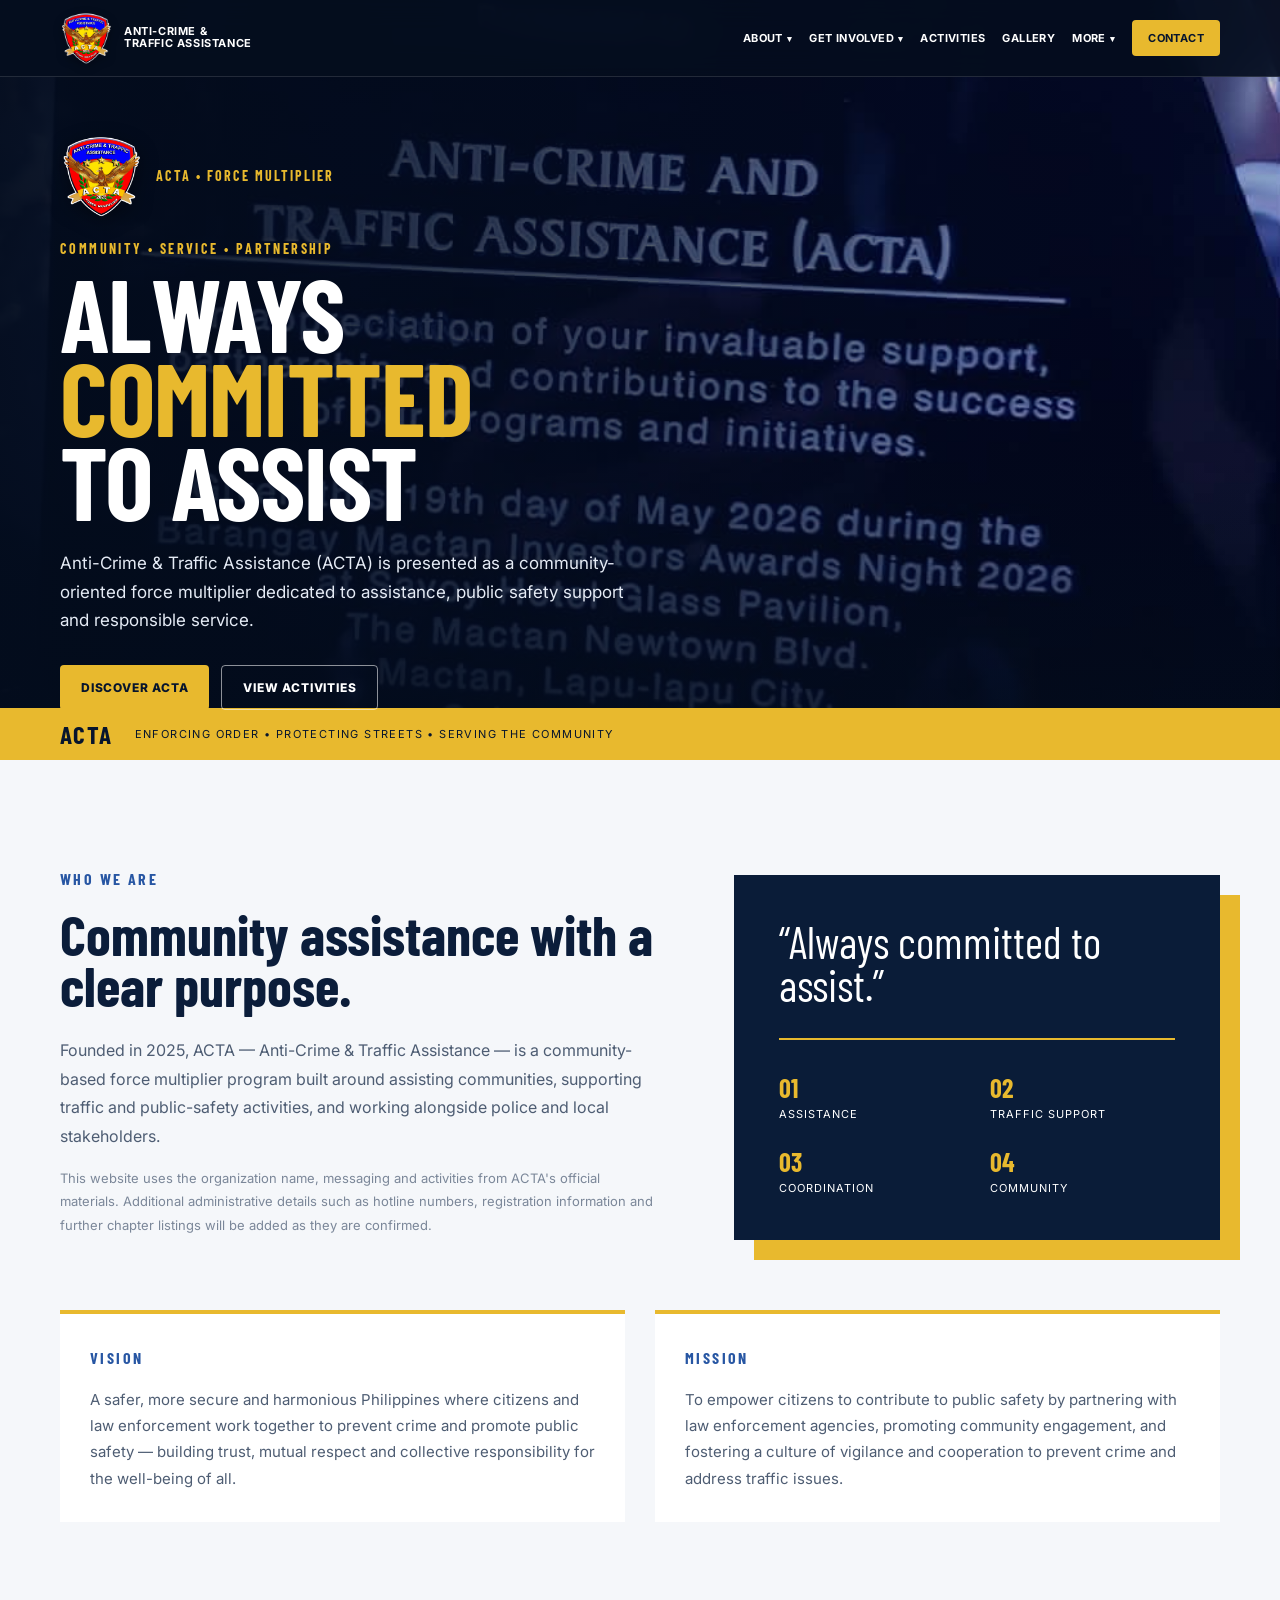
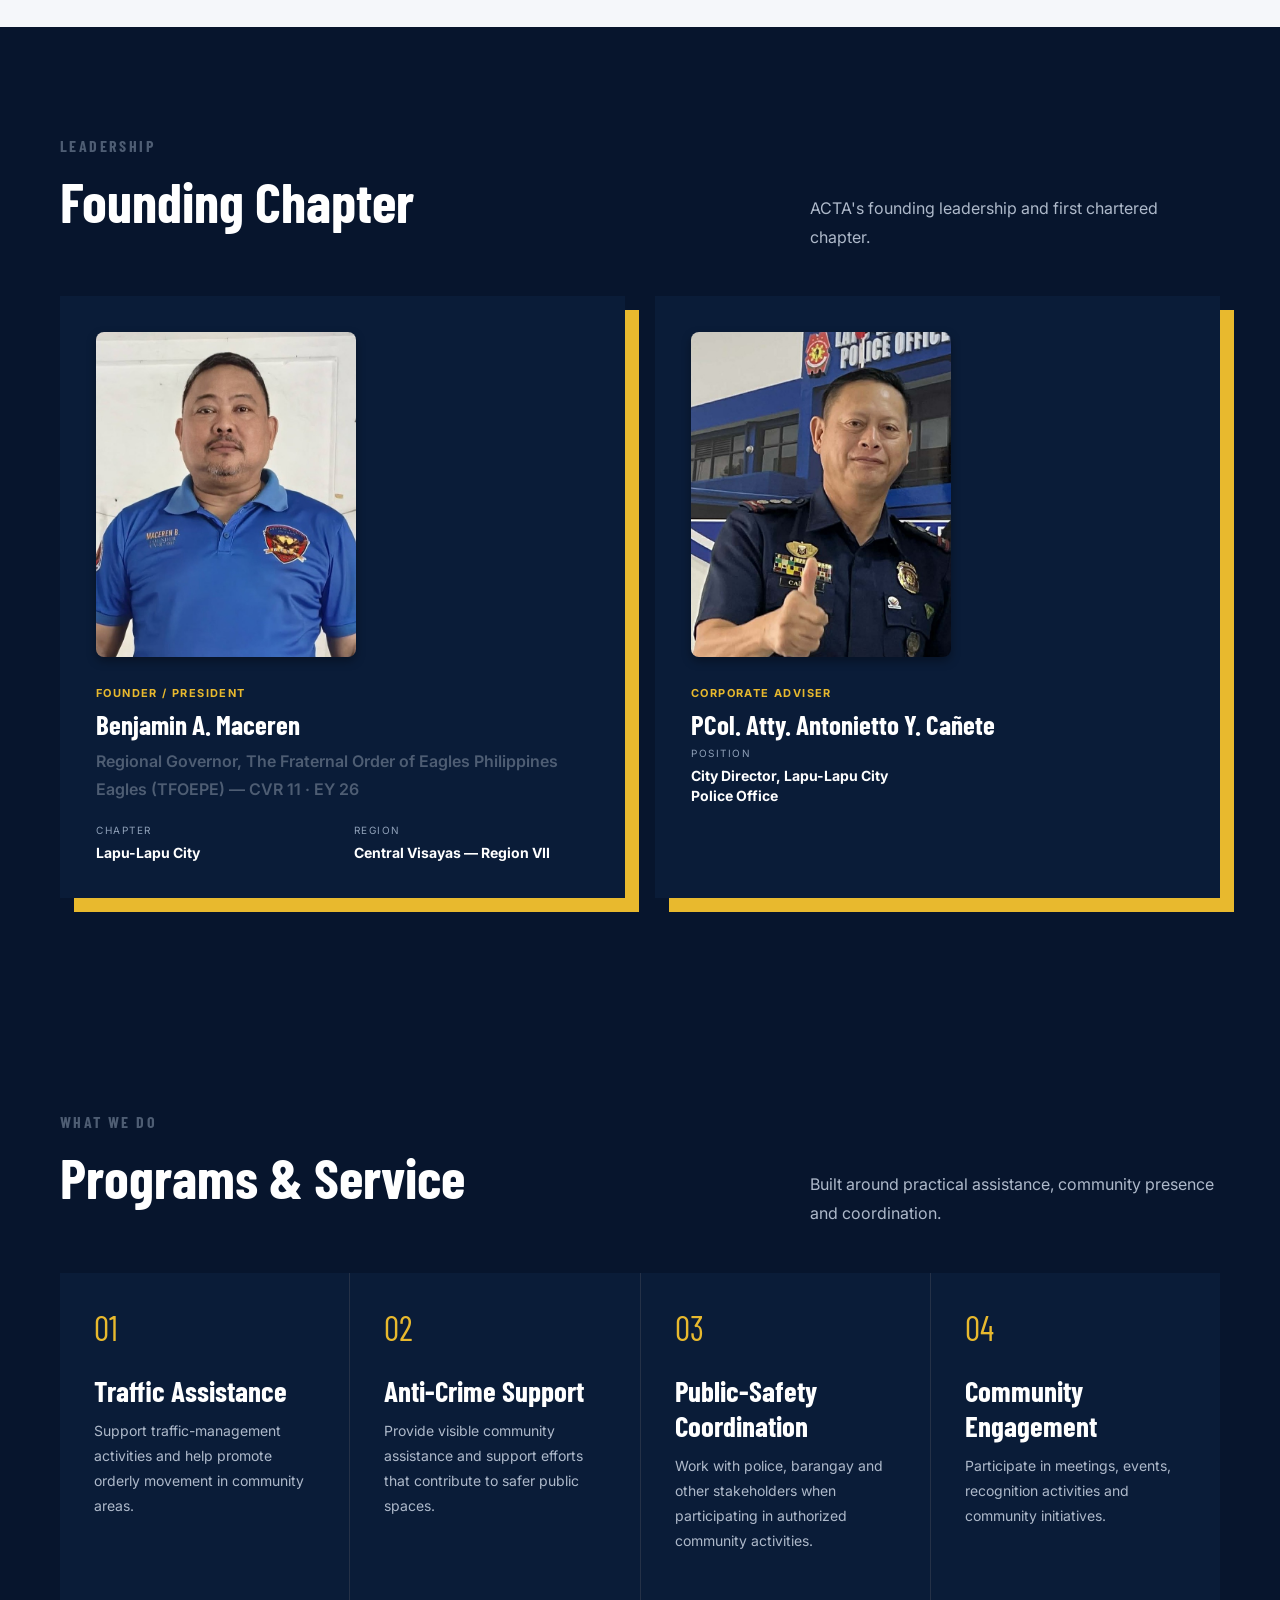
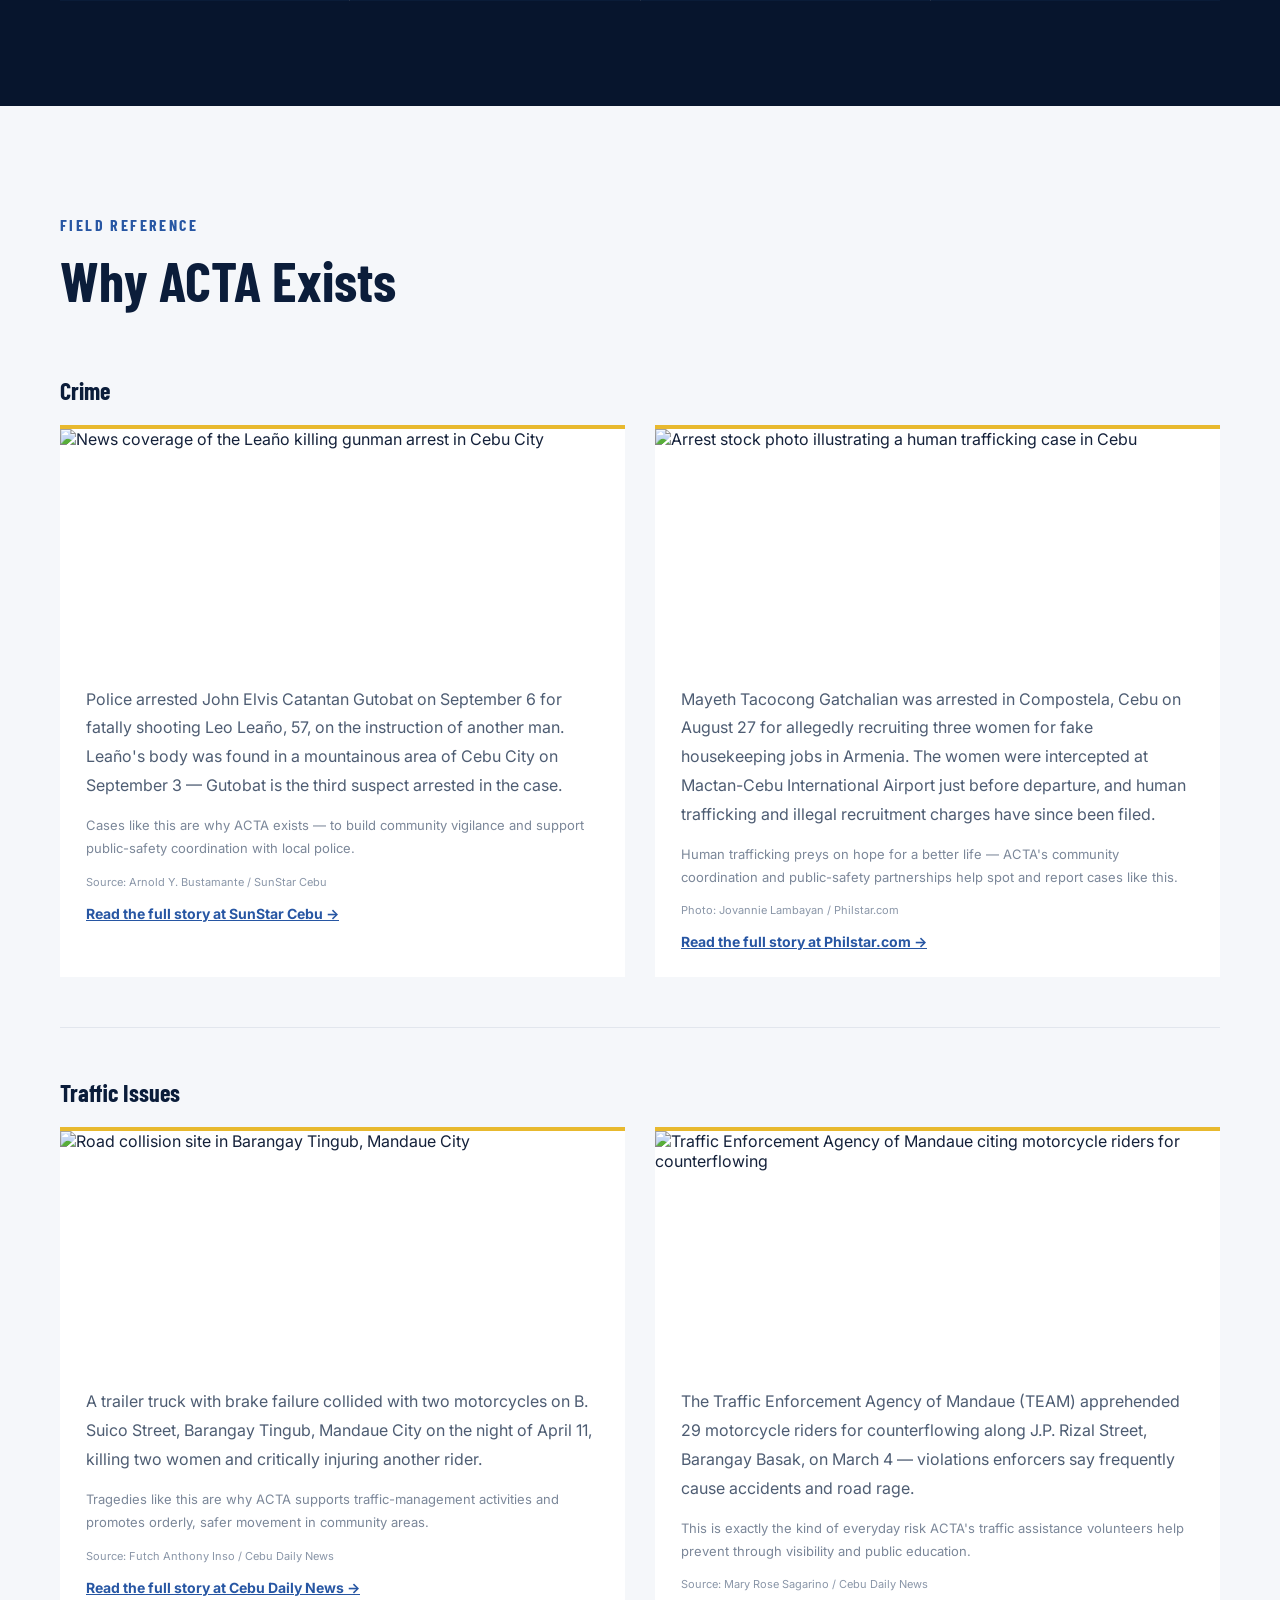
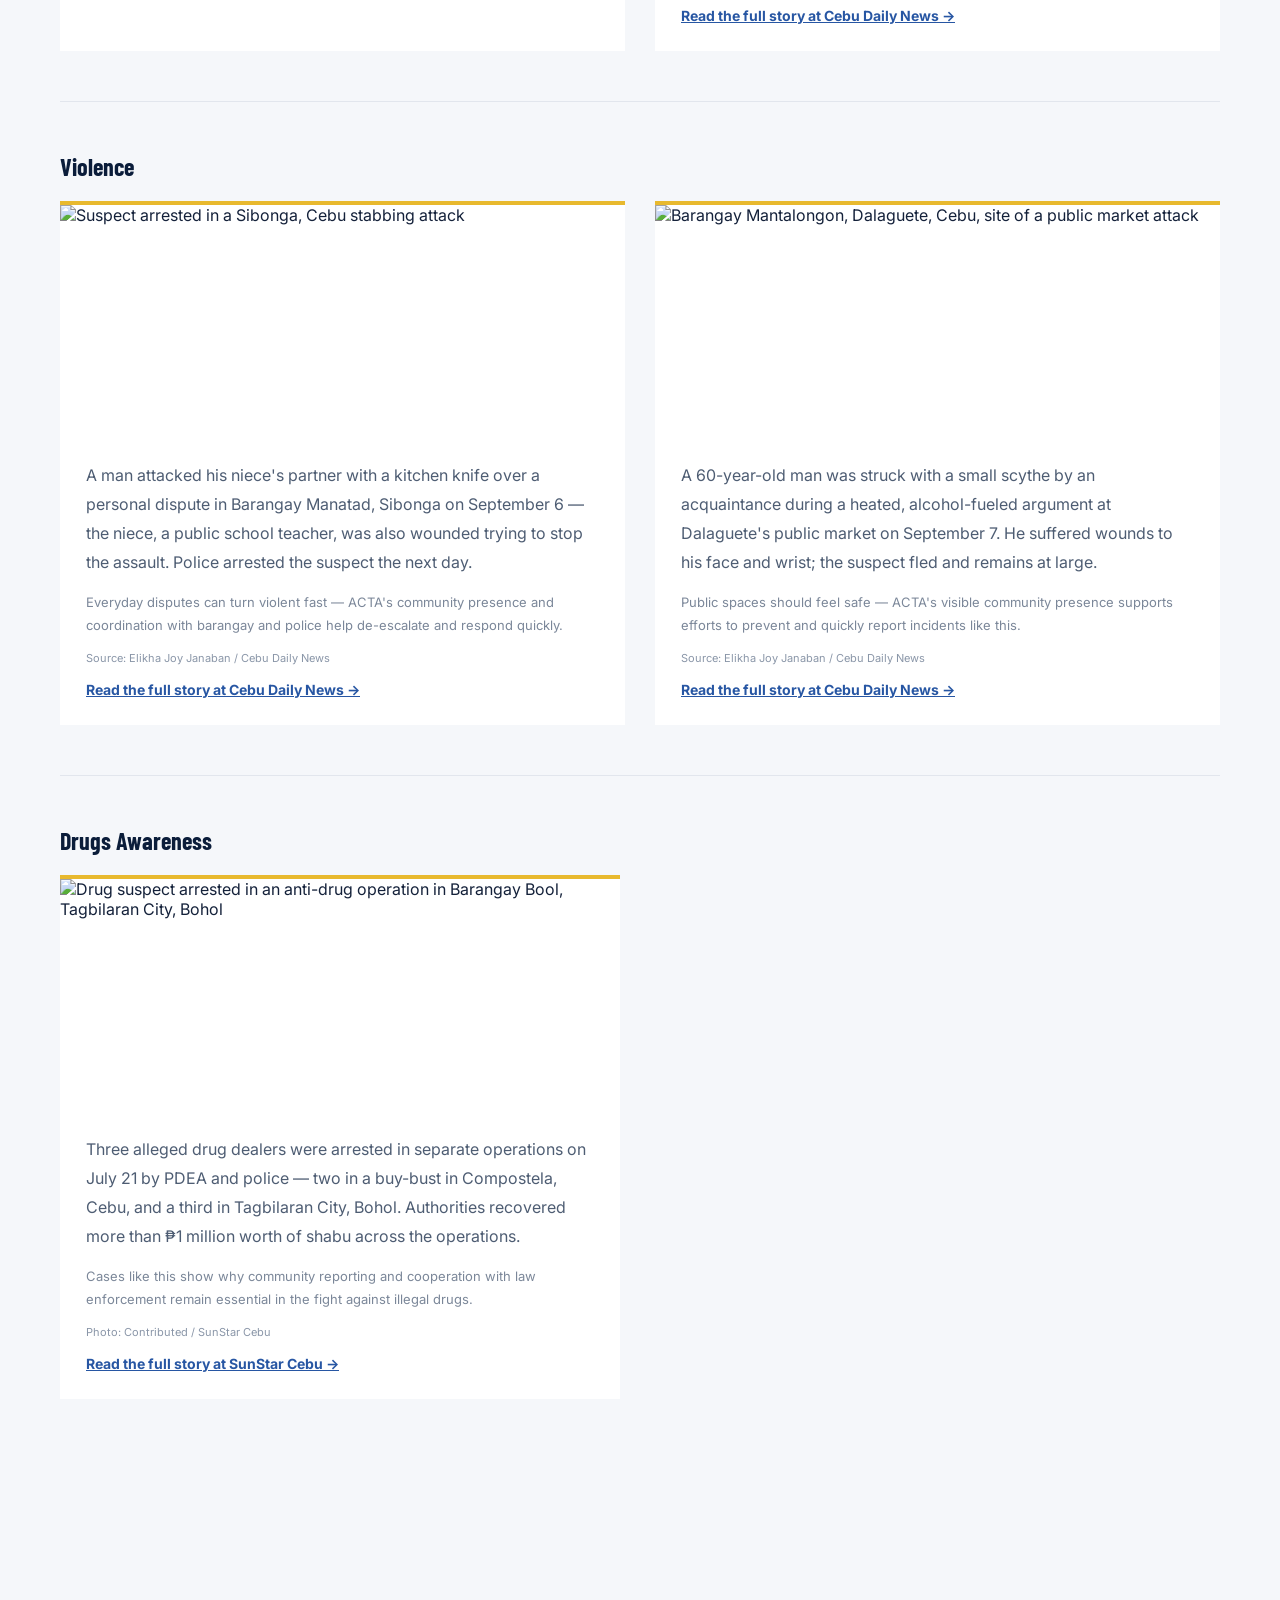
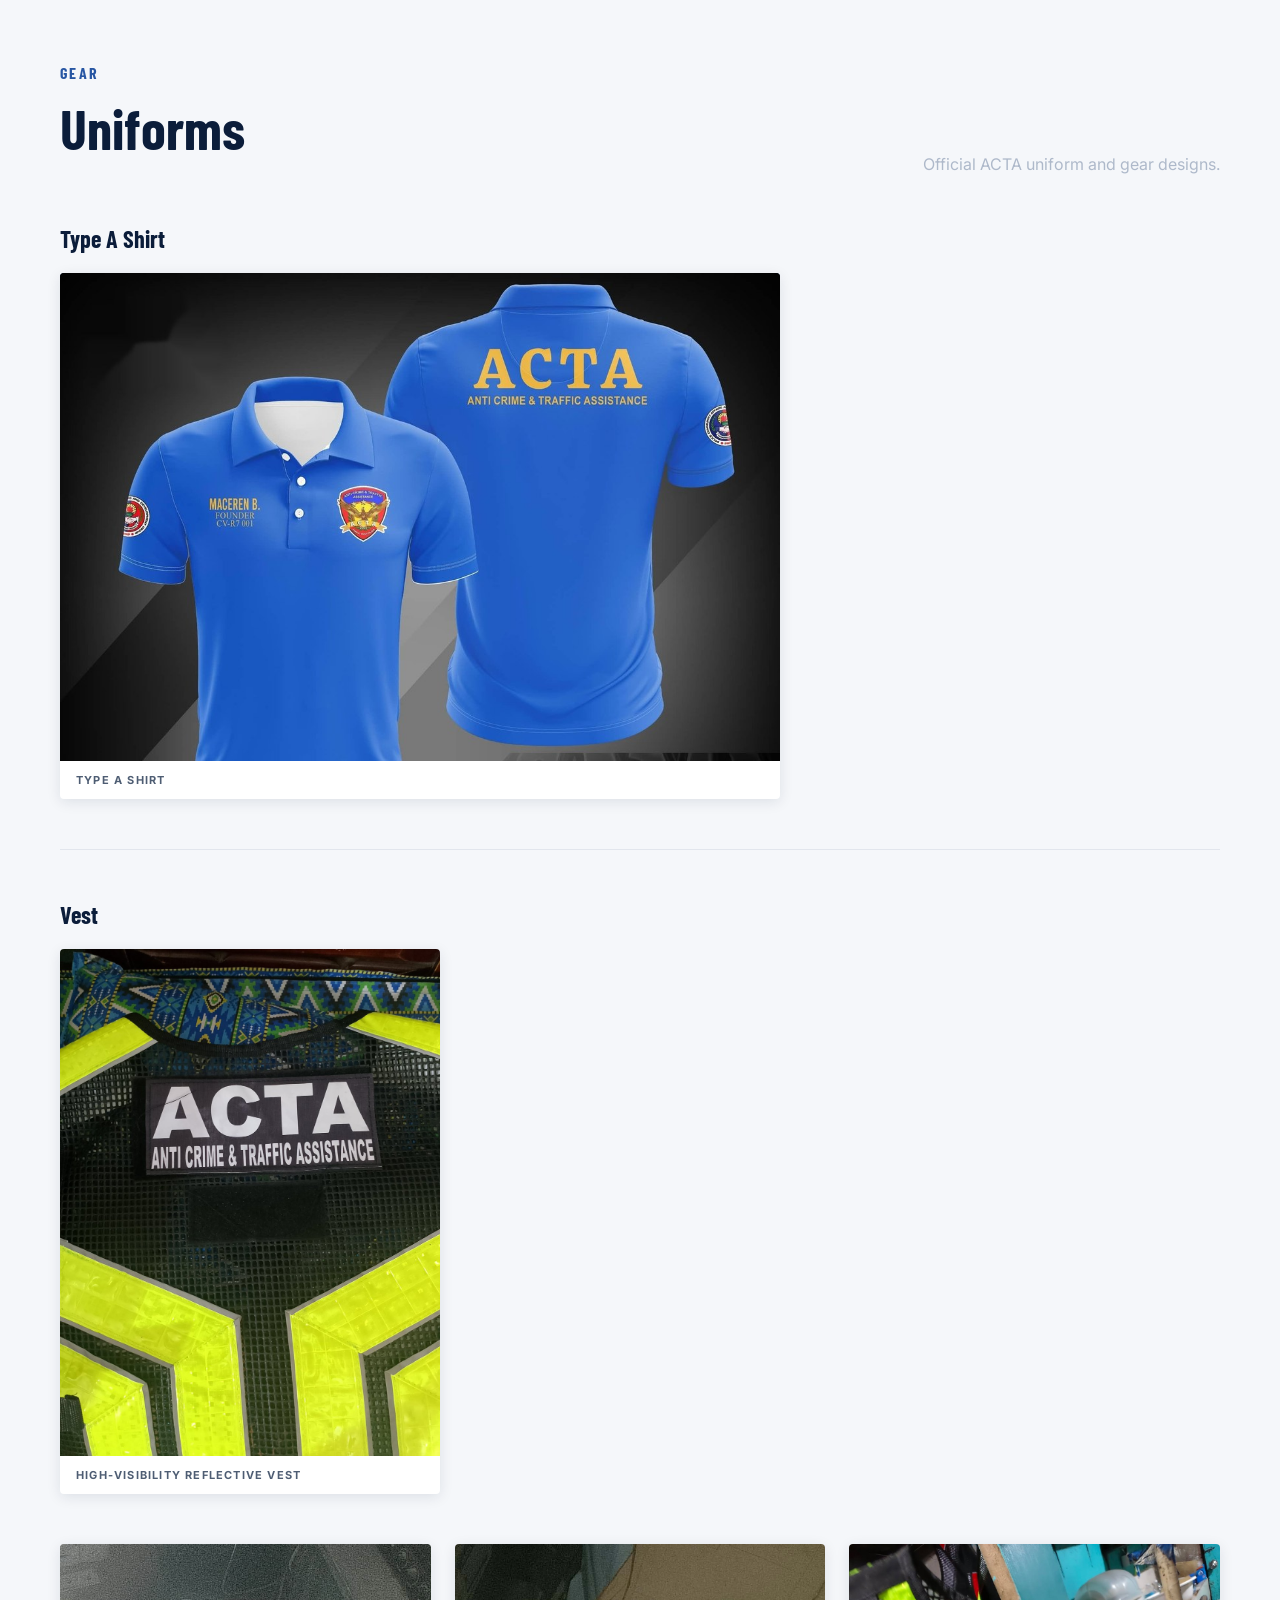
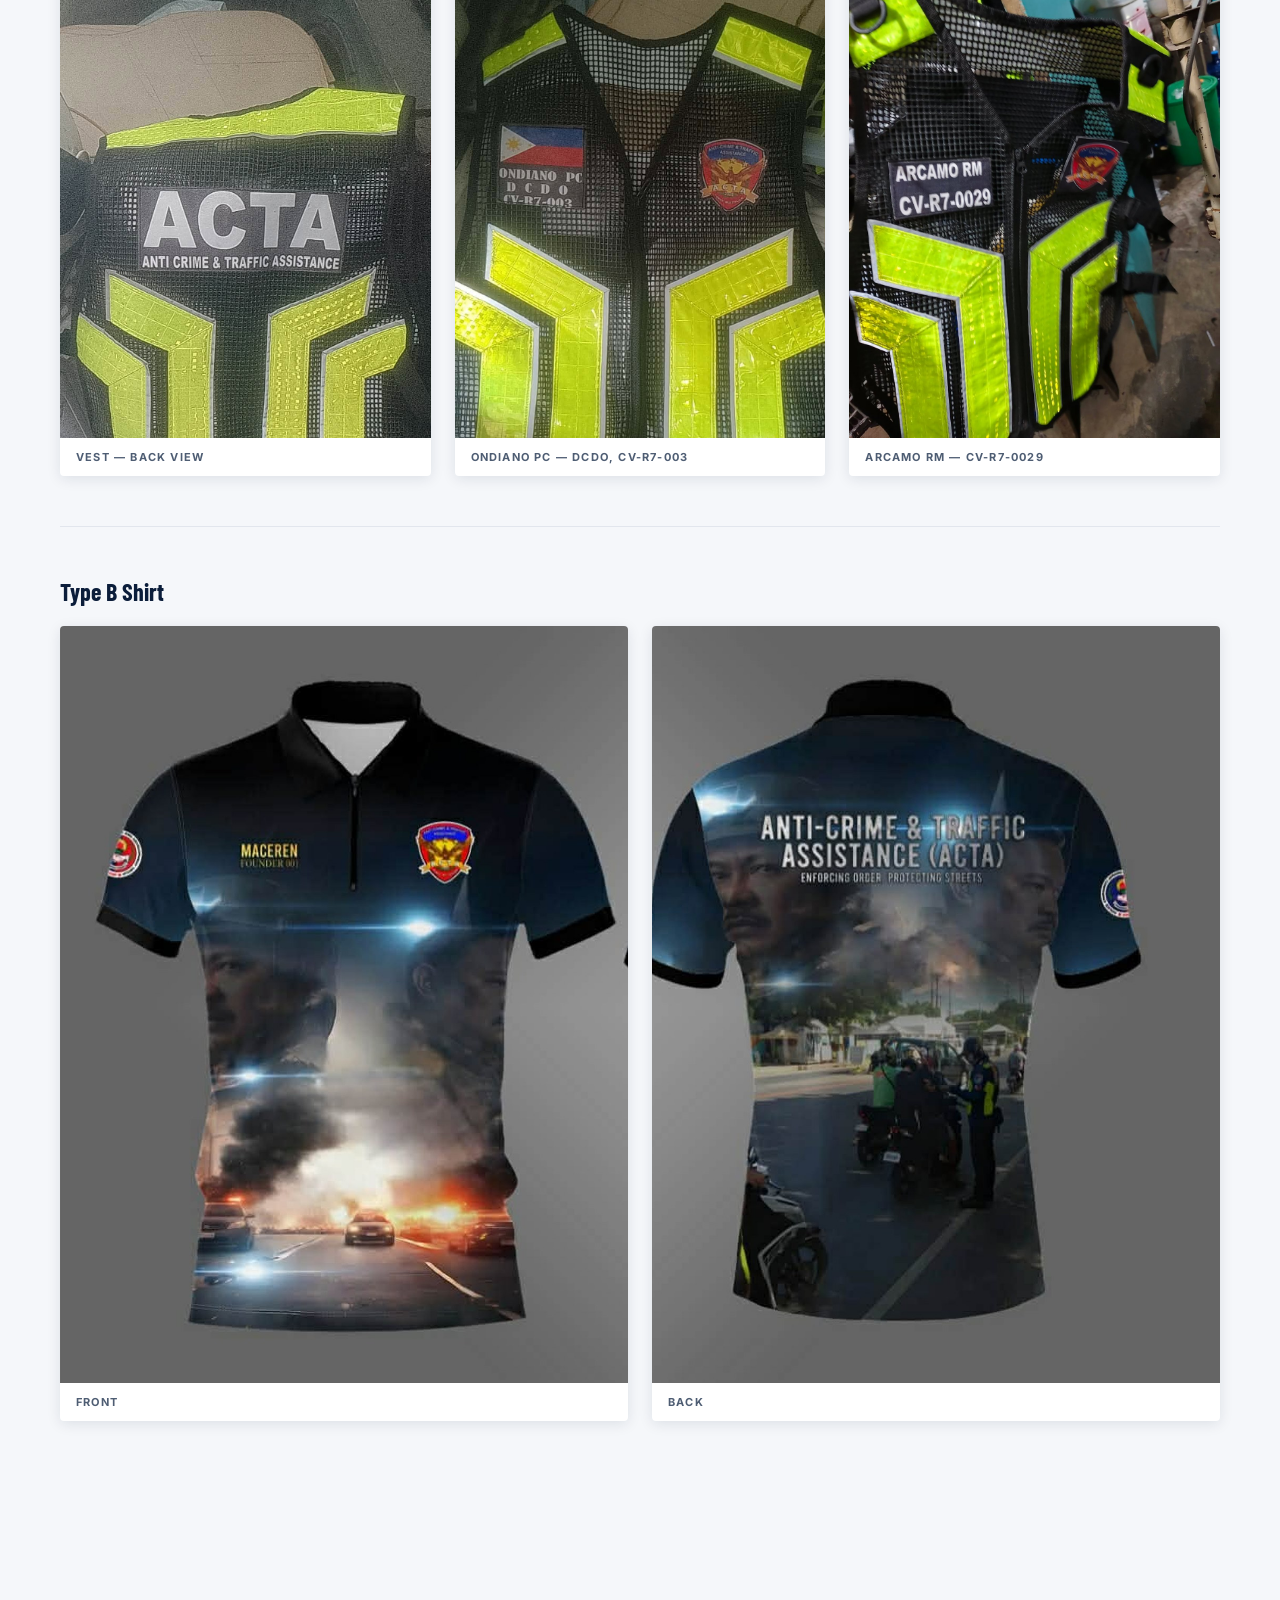
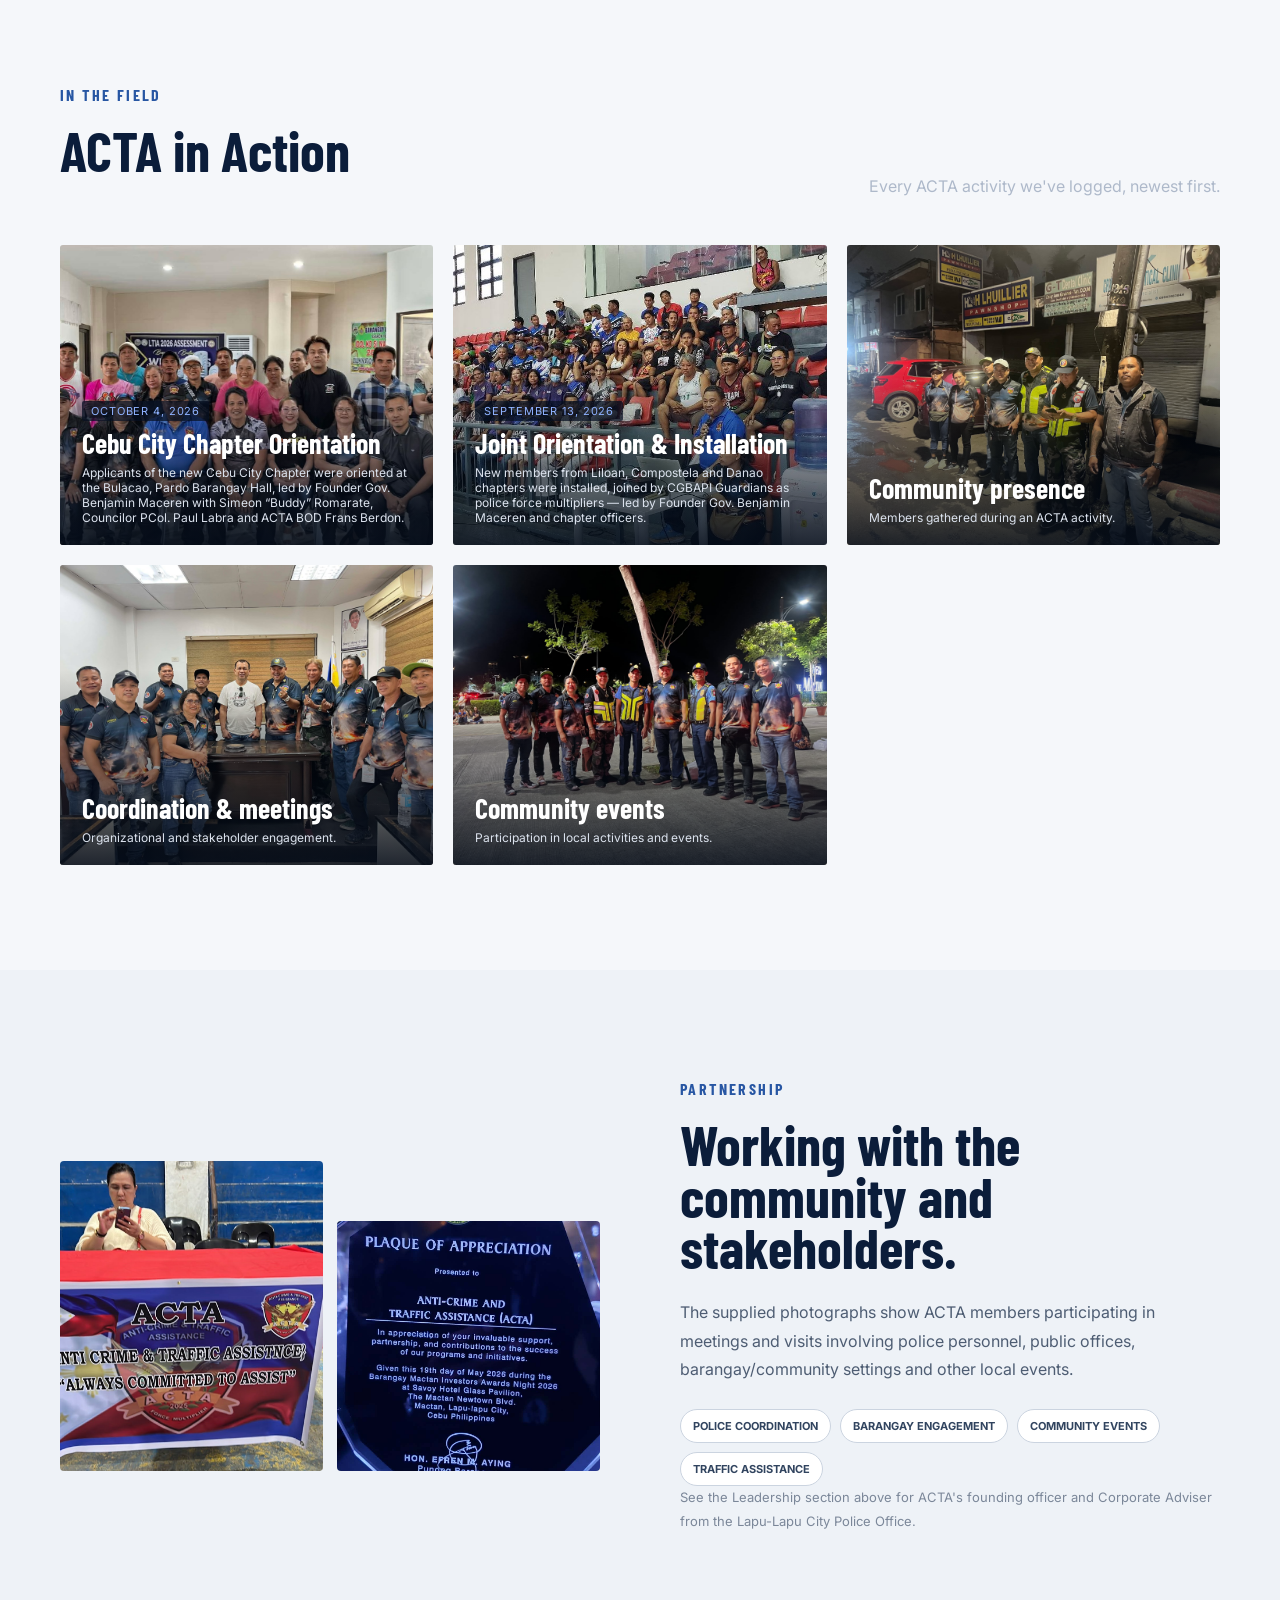
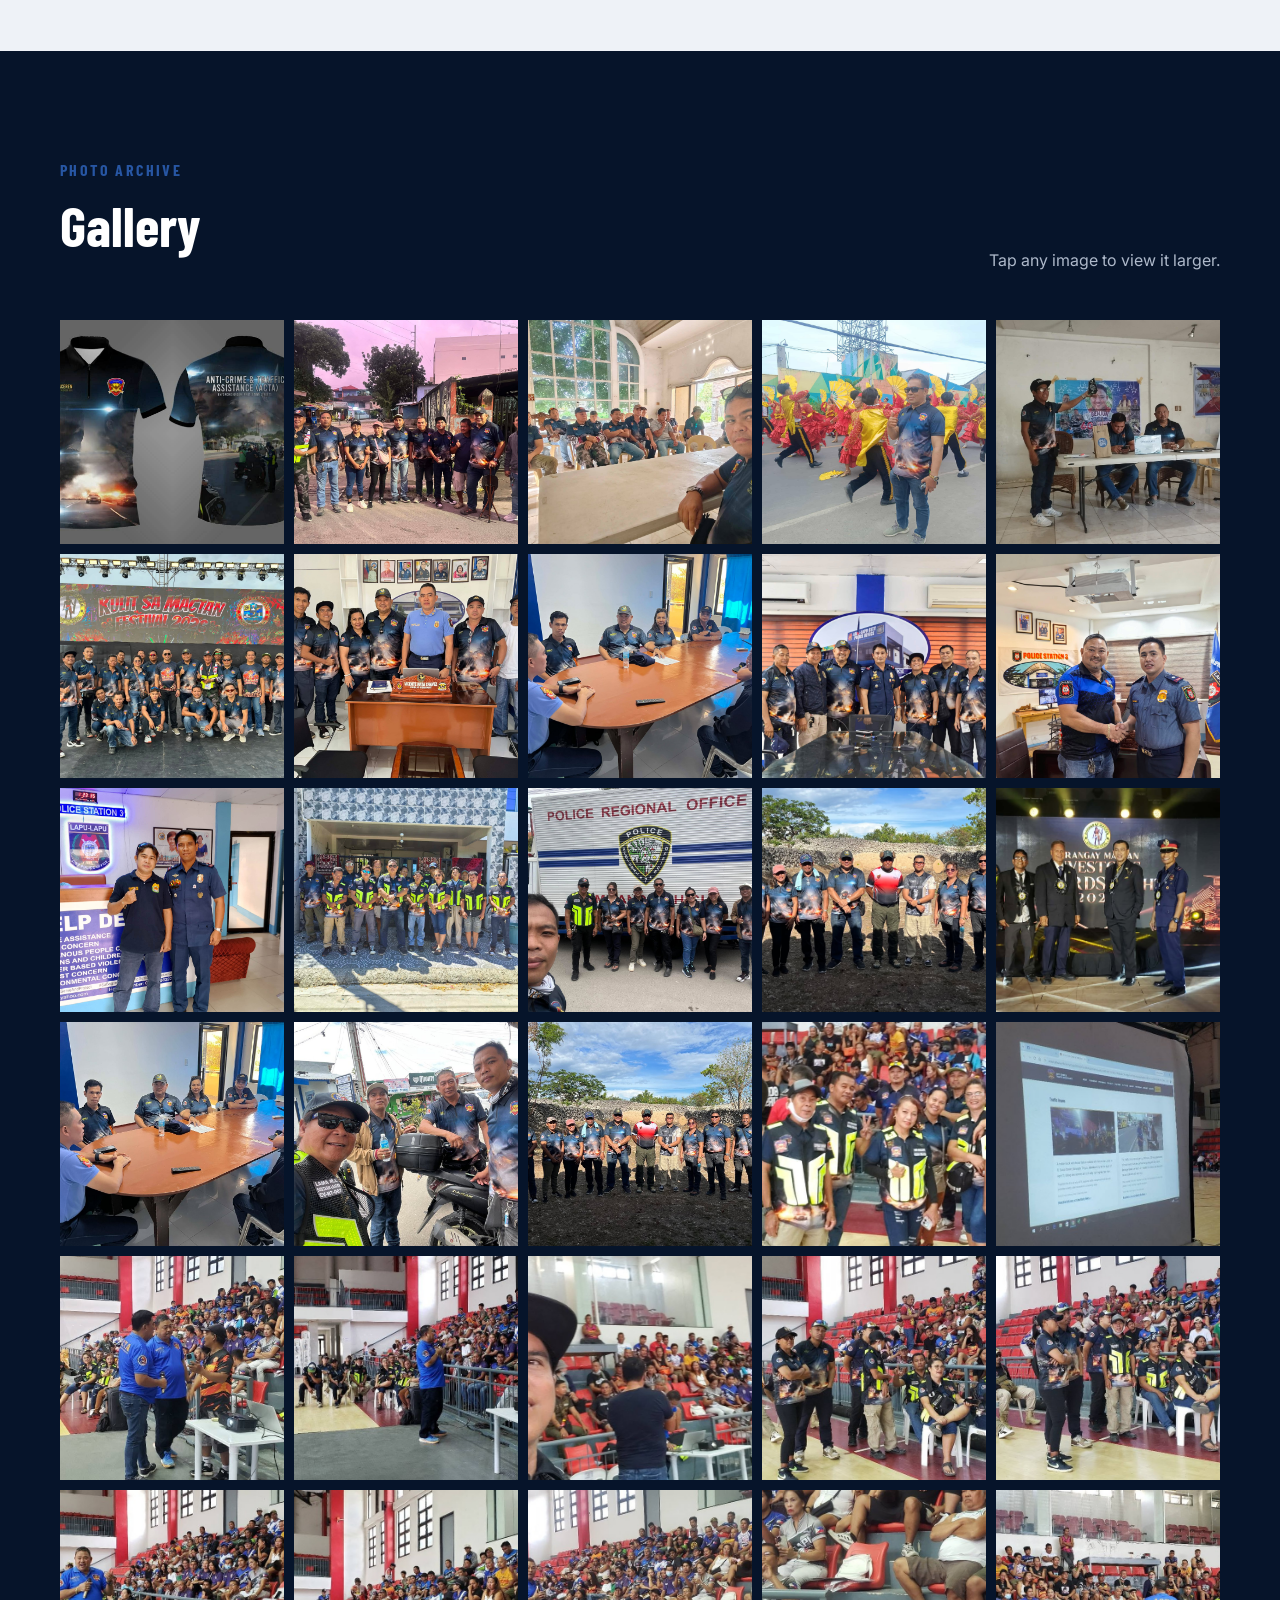
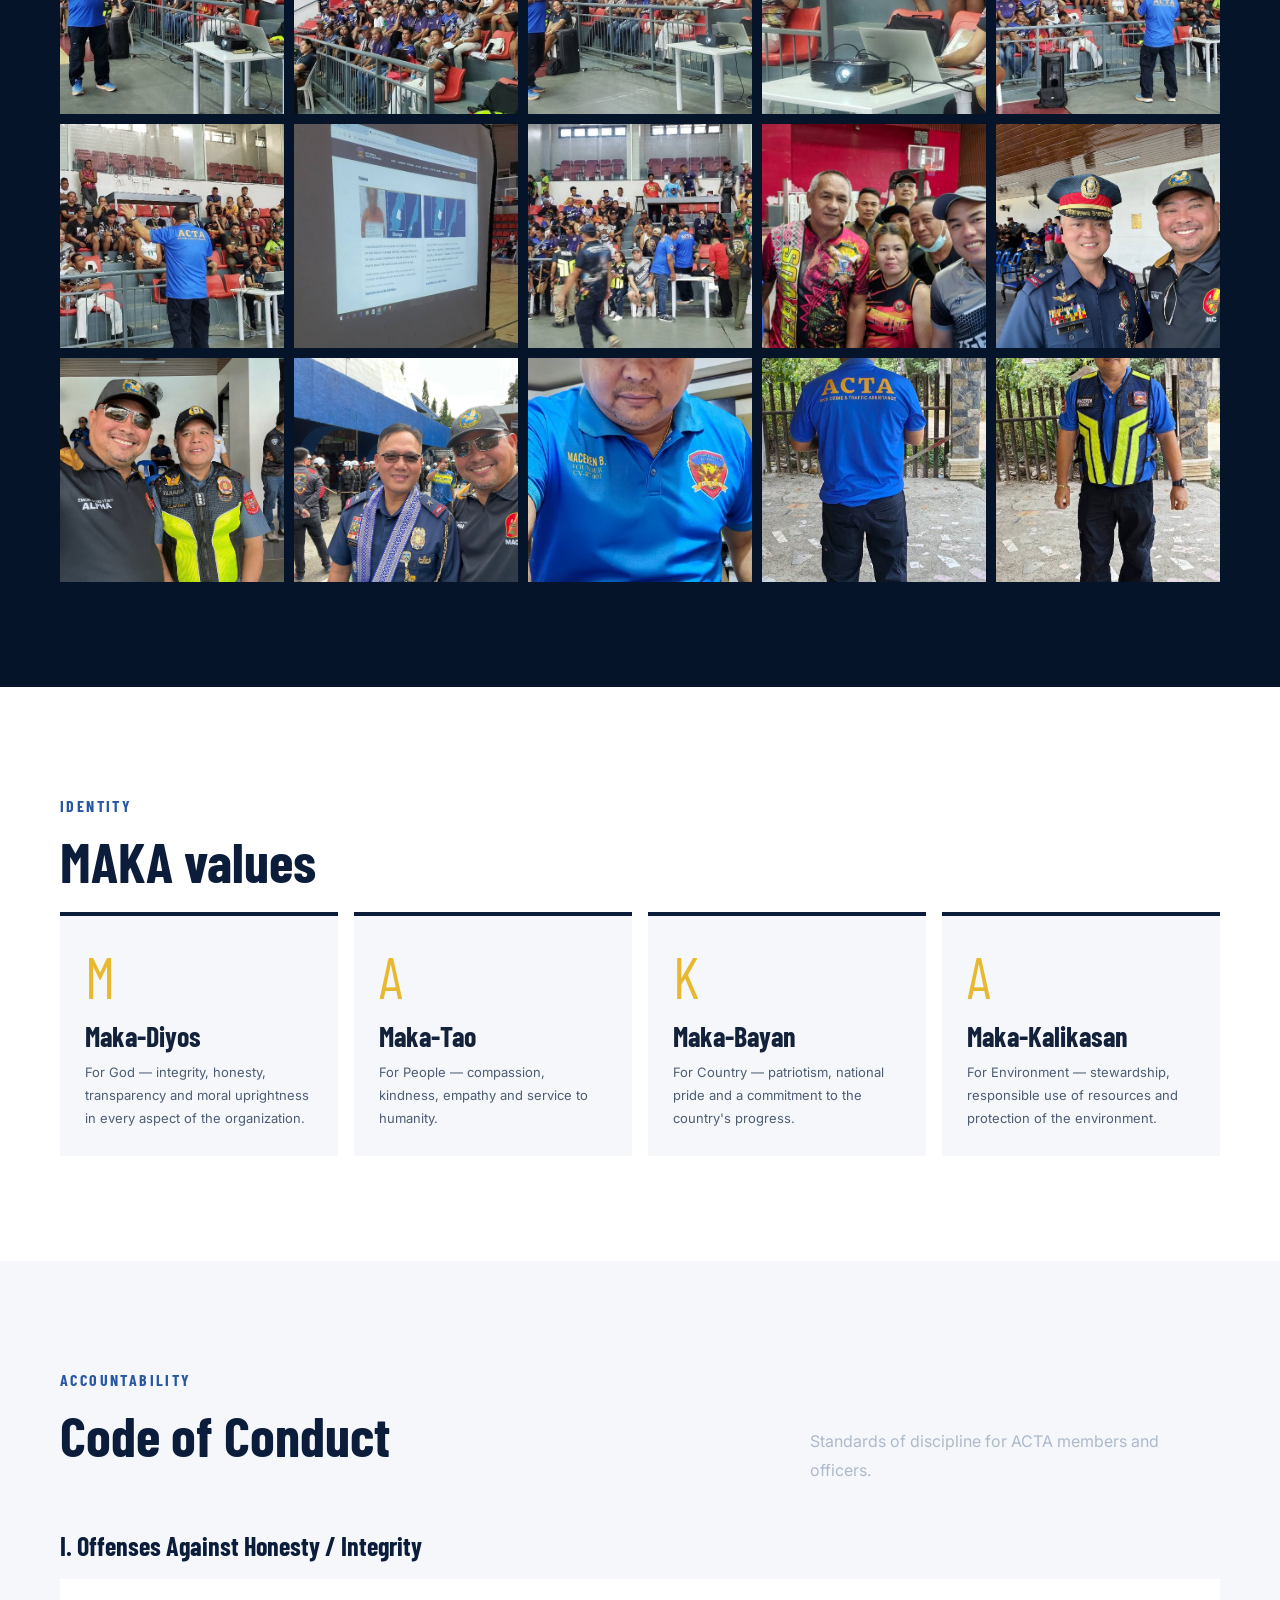
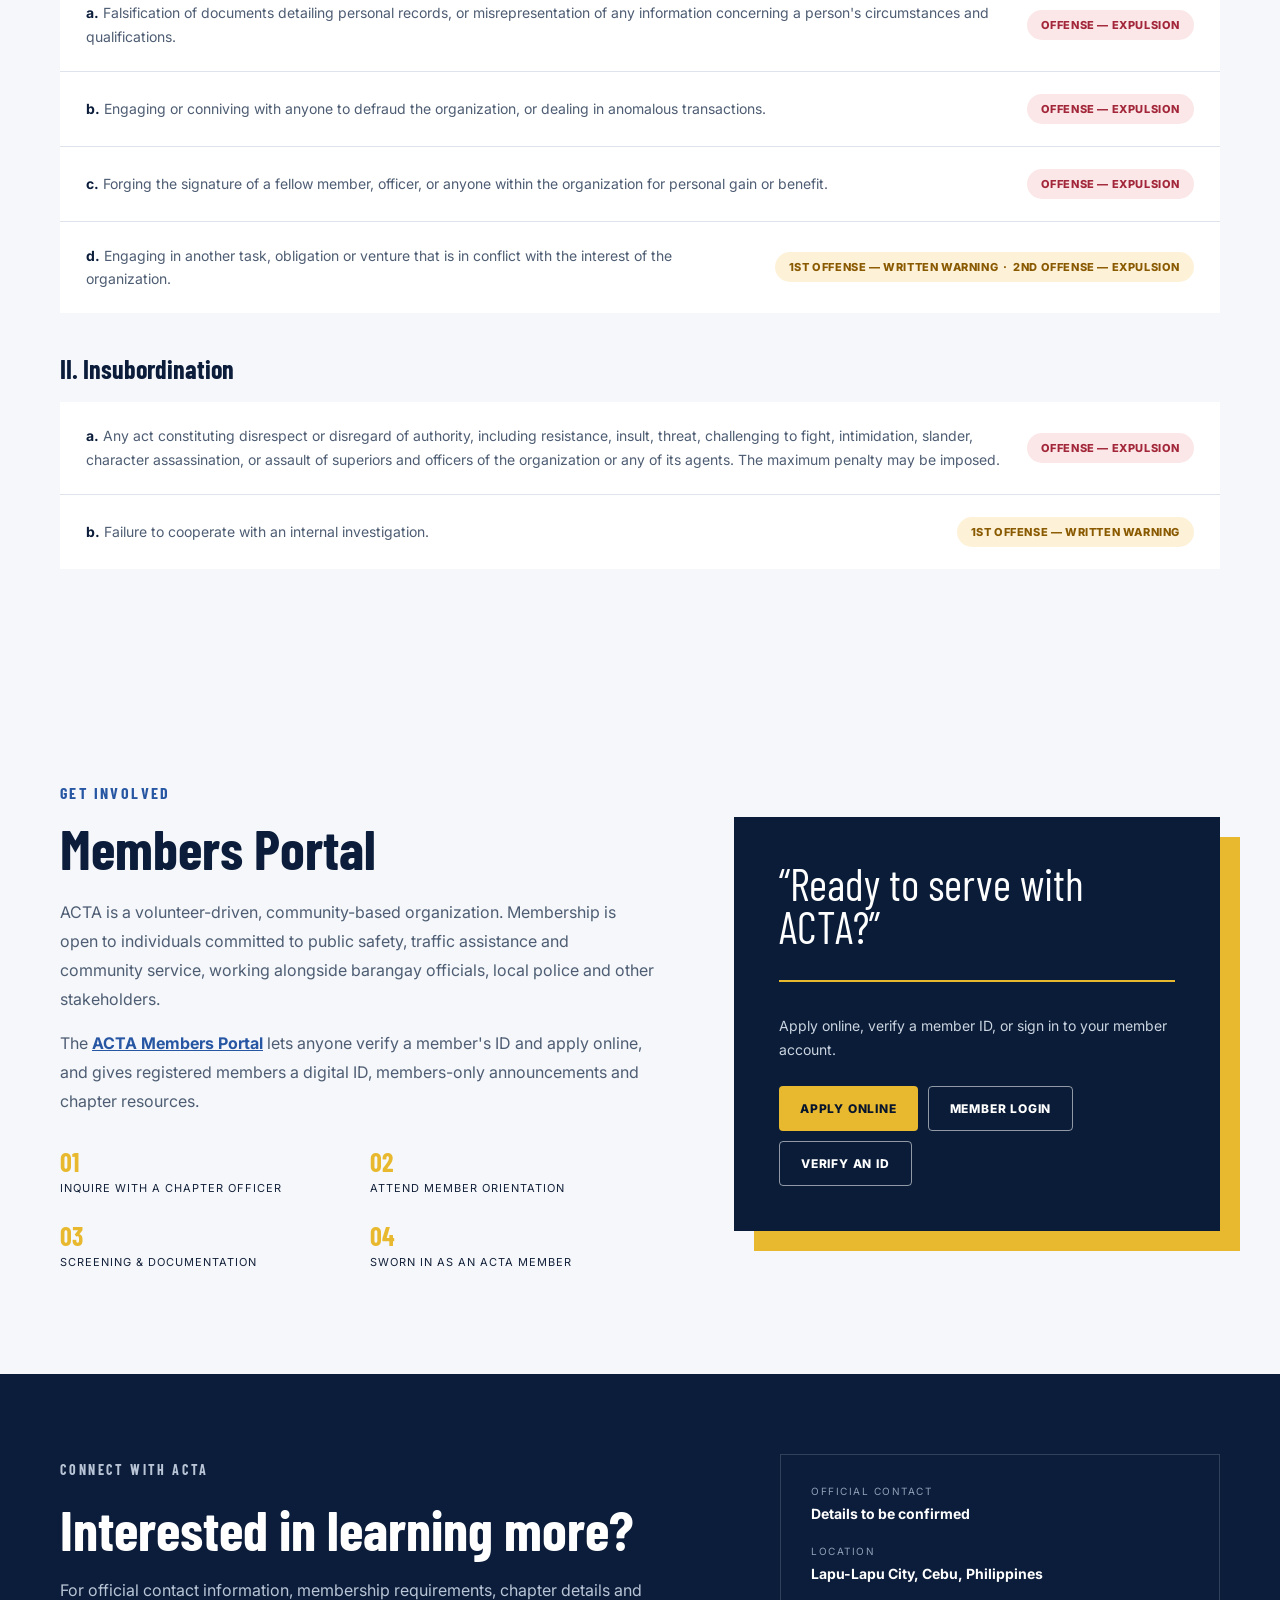
==== commit 9ddf4721: "Update Cebu City orientation text" ====
--- a/index.html
+++ b/index.html
@@ -263,7 +263,7 @@
   <div class="container">
     <div class="section-head light"><div><p class="eyebrow blue">IN THE FIELD</p><h2>ACTA in Action</h2></div><p>Every ACTA activity we've logged, newest first.</p></div>
     <div class="activity-grid">
-      <figure class="activity-card"><a href="activities/cebu-city-orientation-2026-10-04.html"><img src="assets/acta-activity-cebu-city.jpg" alt="ACTA members and Cebu City chapter applicants in a group photo at the Bulacao barangay hall" loading="lazy"><figcaption><em>October 4, 2026</em><b>Cebu City Chapter Orientation</b><span>Applicants of the new Cebu City Chapter were oriented at the Bulacao, Pardo Barangay Hall, led by Founder Gov. Benjamin Maceren with Simeon &ldquo;Buddy&rdquo; Romarate and Councilor PCol. Paul Labra.</span></figcaption></a></figure>
+      <figure class="activity-card"><a href="activities/cebu-city-orientation-2026-10-04.html"><img src="assets/acta-activity-cebu-city.jpg" alt="ACTA members and Cebu City chapter applicants in a group photo at the Bulacao barangay hall" loading="lazy"><figcaption><em>October 4, 2026</em><b>Cebu City Chapter Orientation</b><span>Applicants of the new Cebu City Chapter were oriented at the Bulacao, Pardo Barangay Hall, led by Founder Gov. Benjamin Maceren with Simeon &ldquo;Buddy&rdquo; Romarate, Councilor PCol. Paul Labra and ACTA BOD Frans Berdon.</span></figcaption></a></figure>
       <figure class="activity-card"><a href="activities/joint-orientation-2026-09-13.html"><img src="assets/acta-activity-orientation.jpg" alt="ACTA officers addressing new members and CGBAPI Guardians at the joint orientation" loading="lazy"><figcaption><em>September 13, 2026</em><b>Joint Orientation &amp; Installation</b><span>New members from Liloan, Compostela and Danao chapters were installed, joined by CGBAPI Guardians as police force multipliers — led by Founder Gov. Benjamin Maceren and chapter officers.</span></figcaption></a></figure>
       <figure class="activity-card"><a href="activities/community-presence.html"><img src="assets/acta-02.jpg" alt="ACTA members during a community activity" loading="lazy"><figcaption><b>Community presence</b><span>Members gathered during an ACTA activity.</span></figcaption></a></figure>
       <figure class="activity-card"><a href="activities/coordination-meetings.html"><img src="assets/acta-04.jpg" alt="ACTA members in a meeting" loading="lazy"><figcaption><b>Coordination &amp; meetings</b><span>Organizational and stakeholder engagement.</span></figcaption></a></figure>
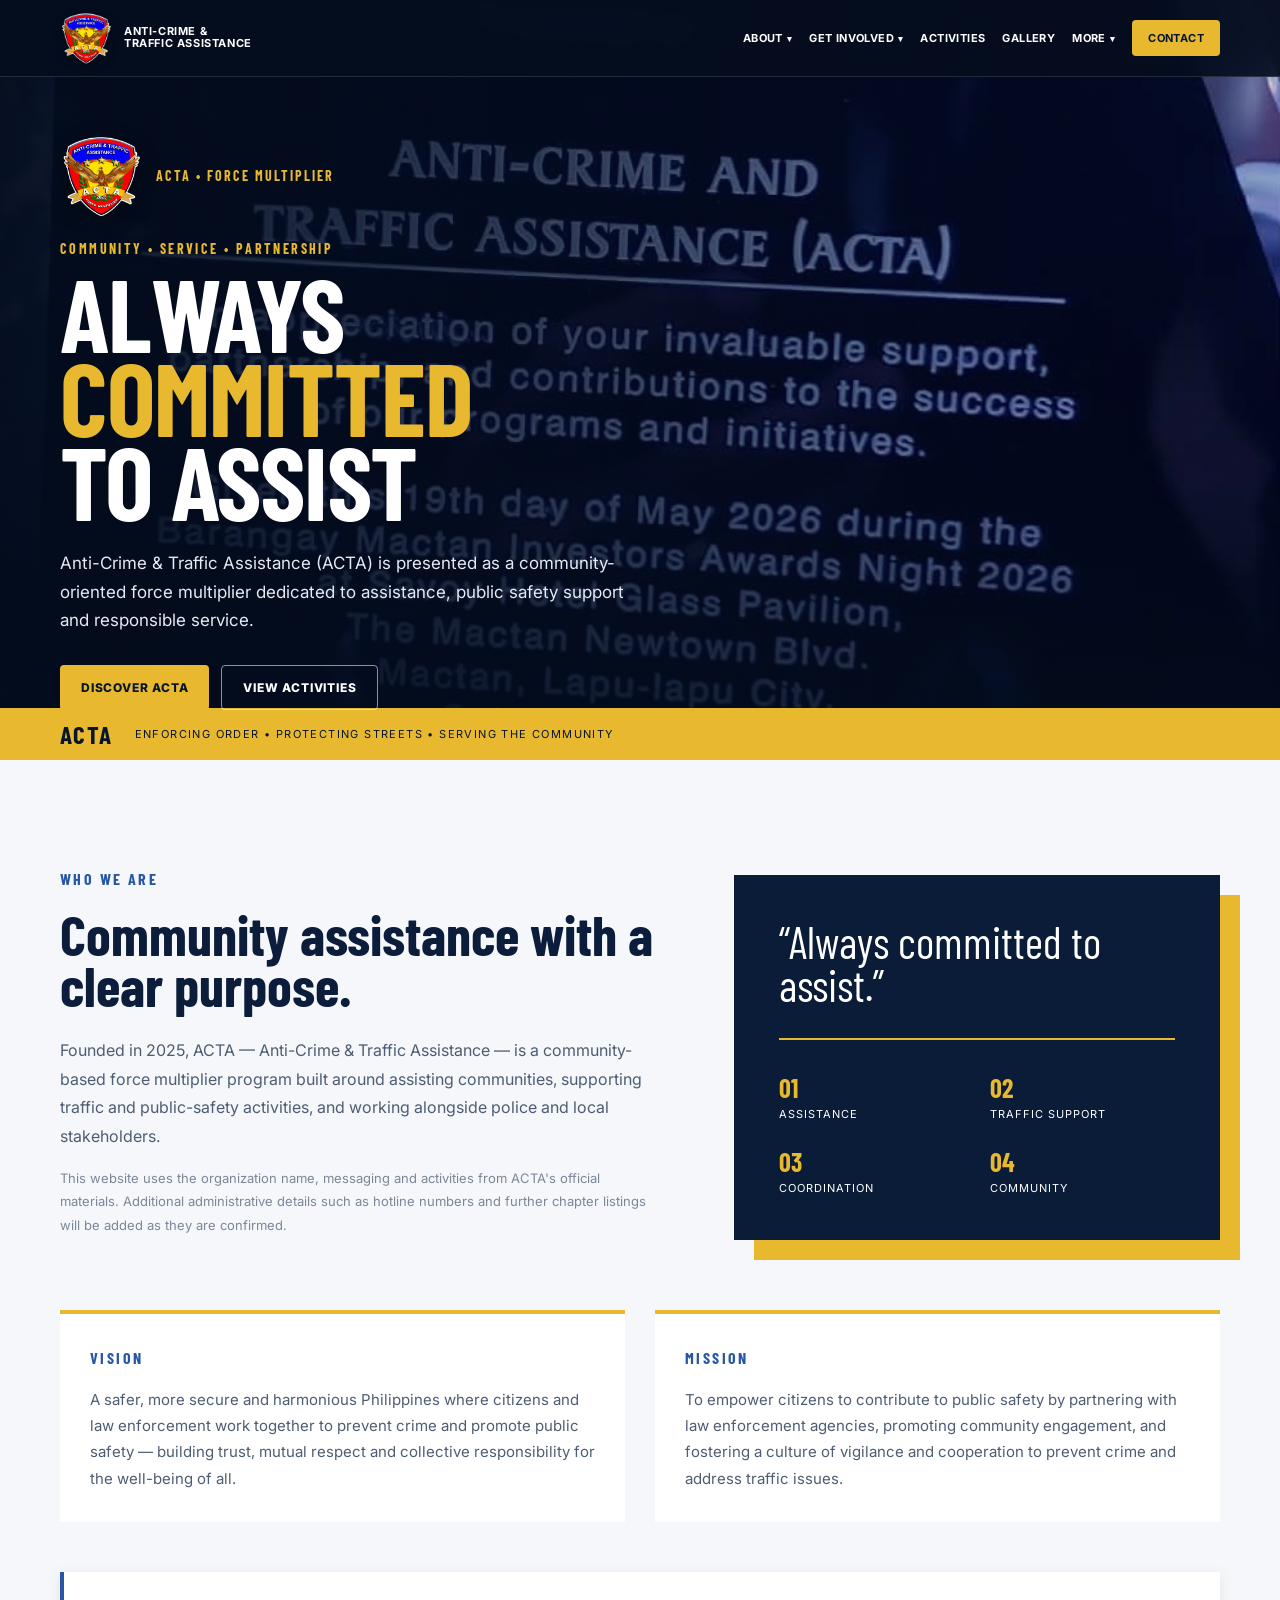
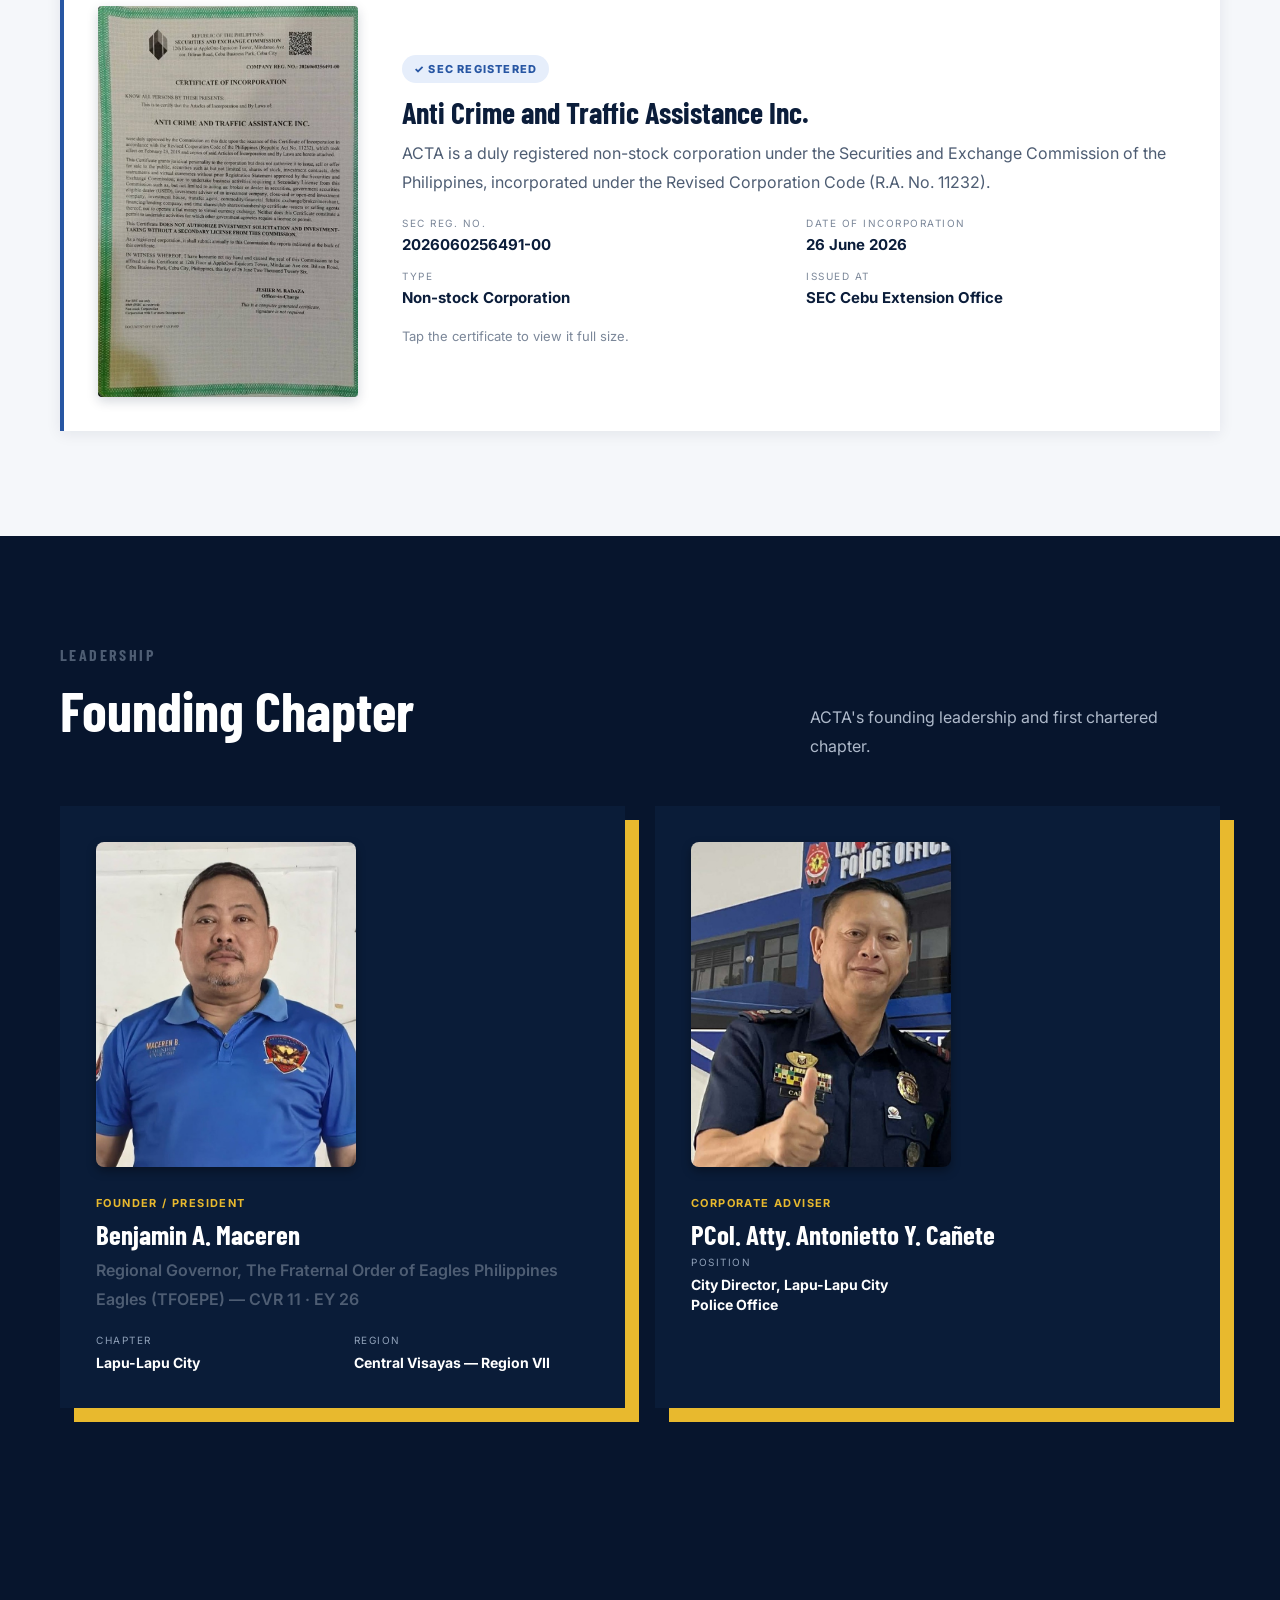
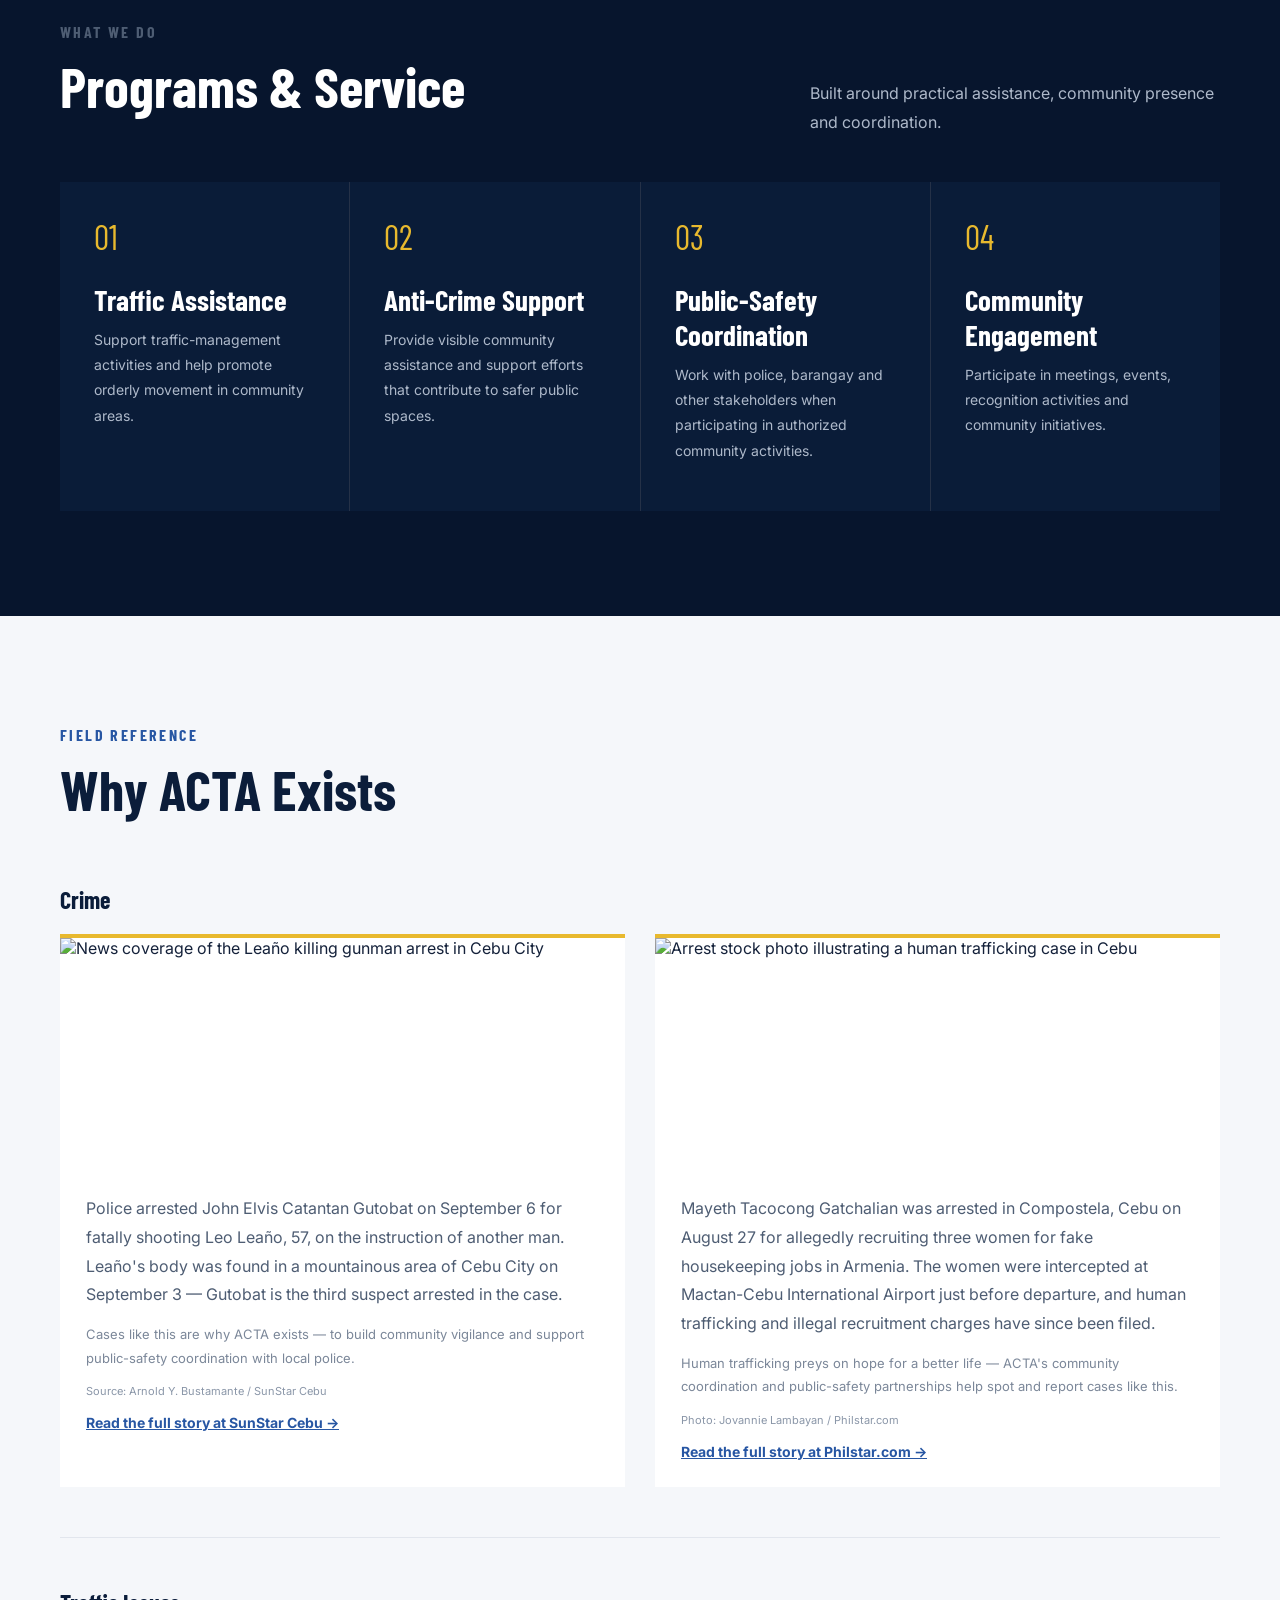
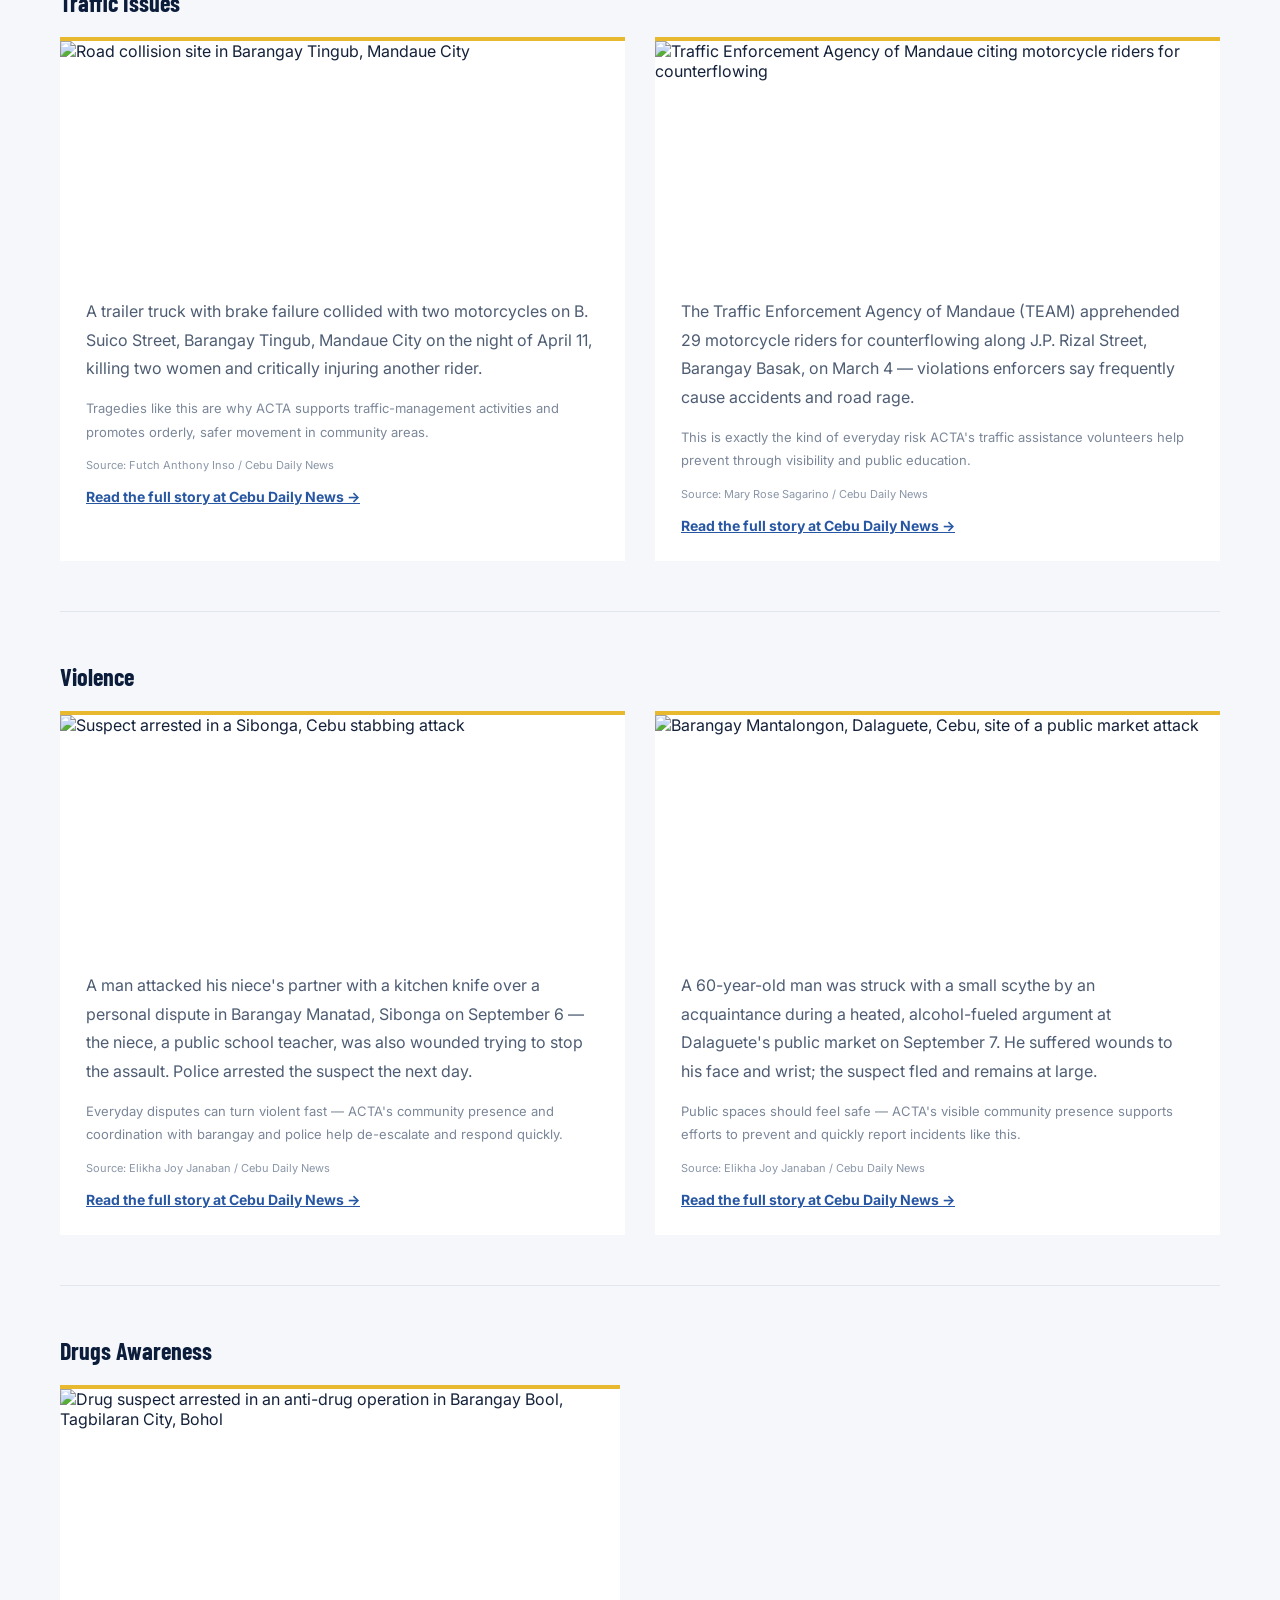
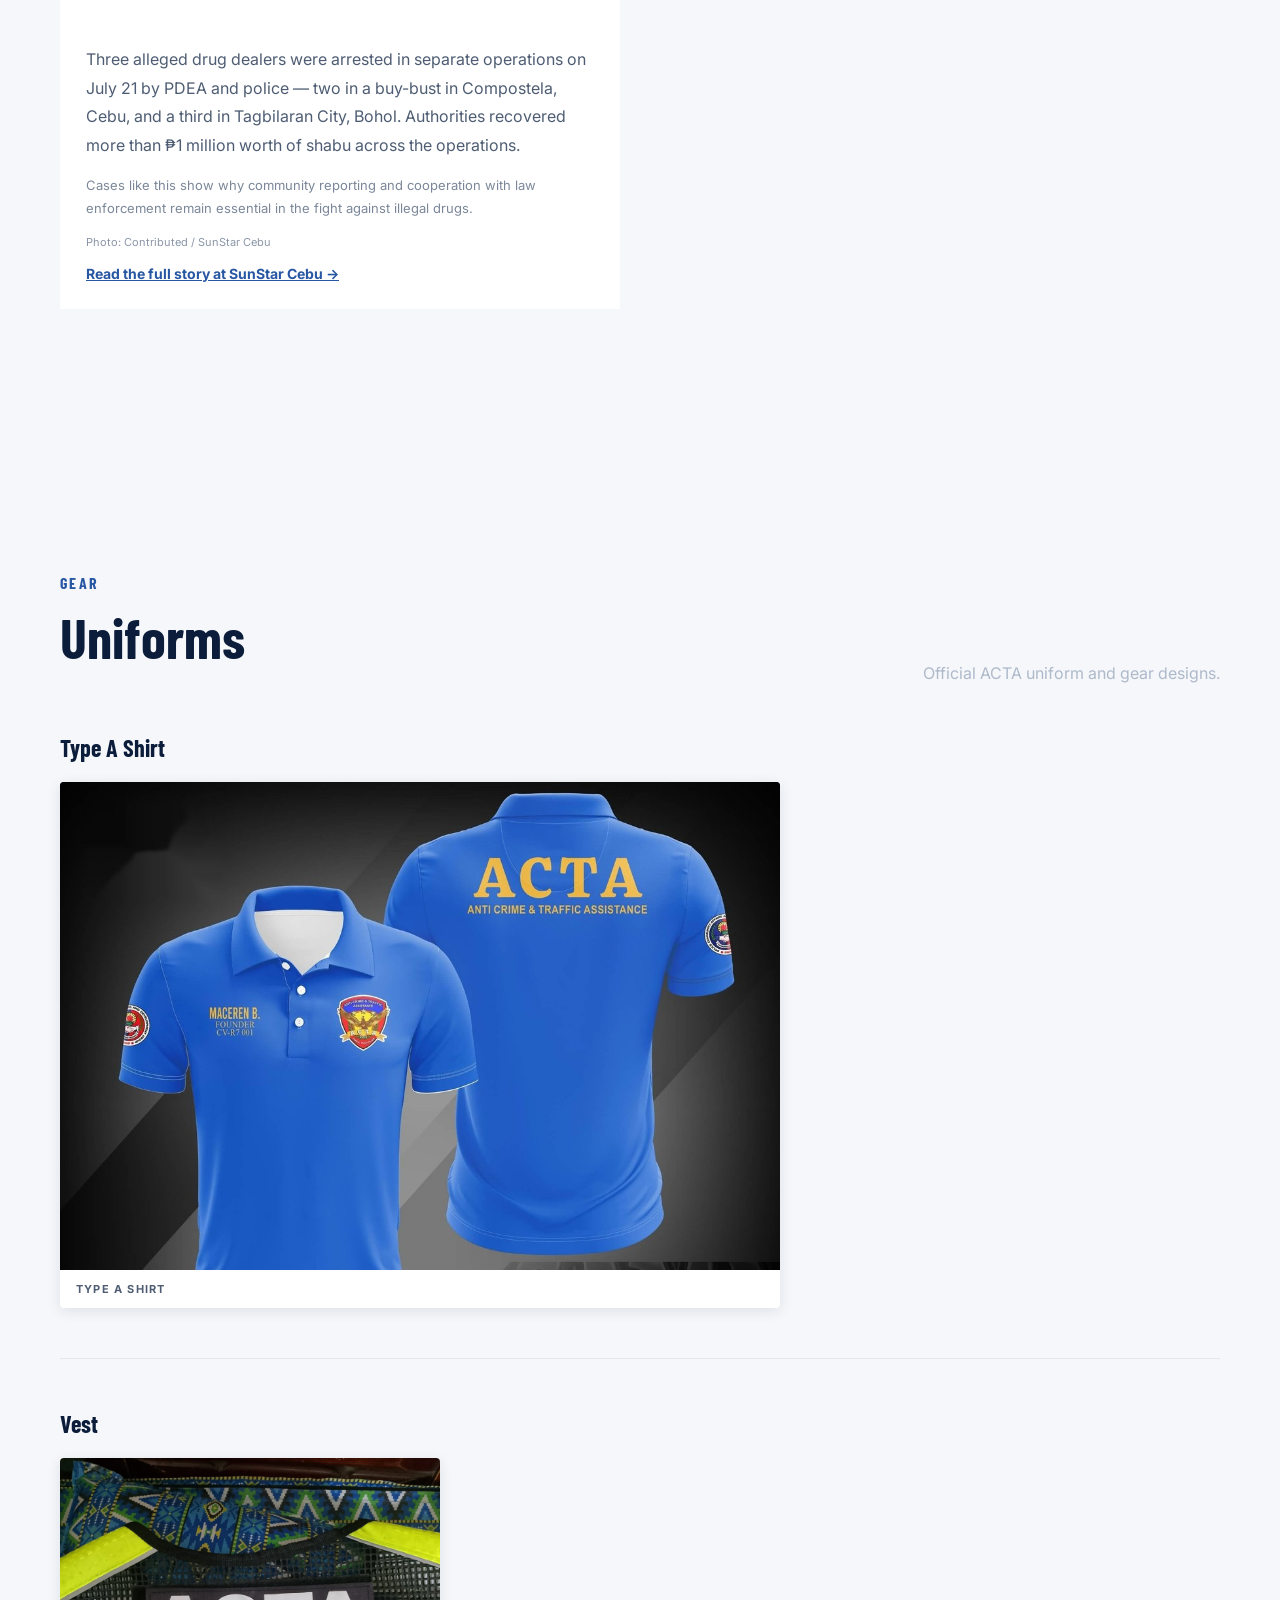
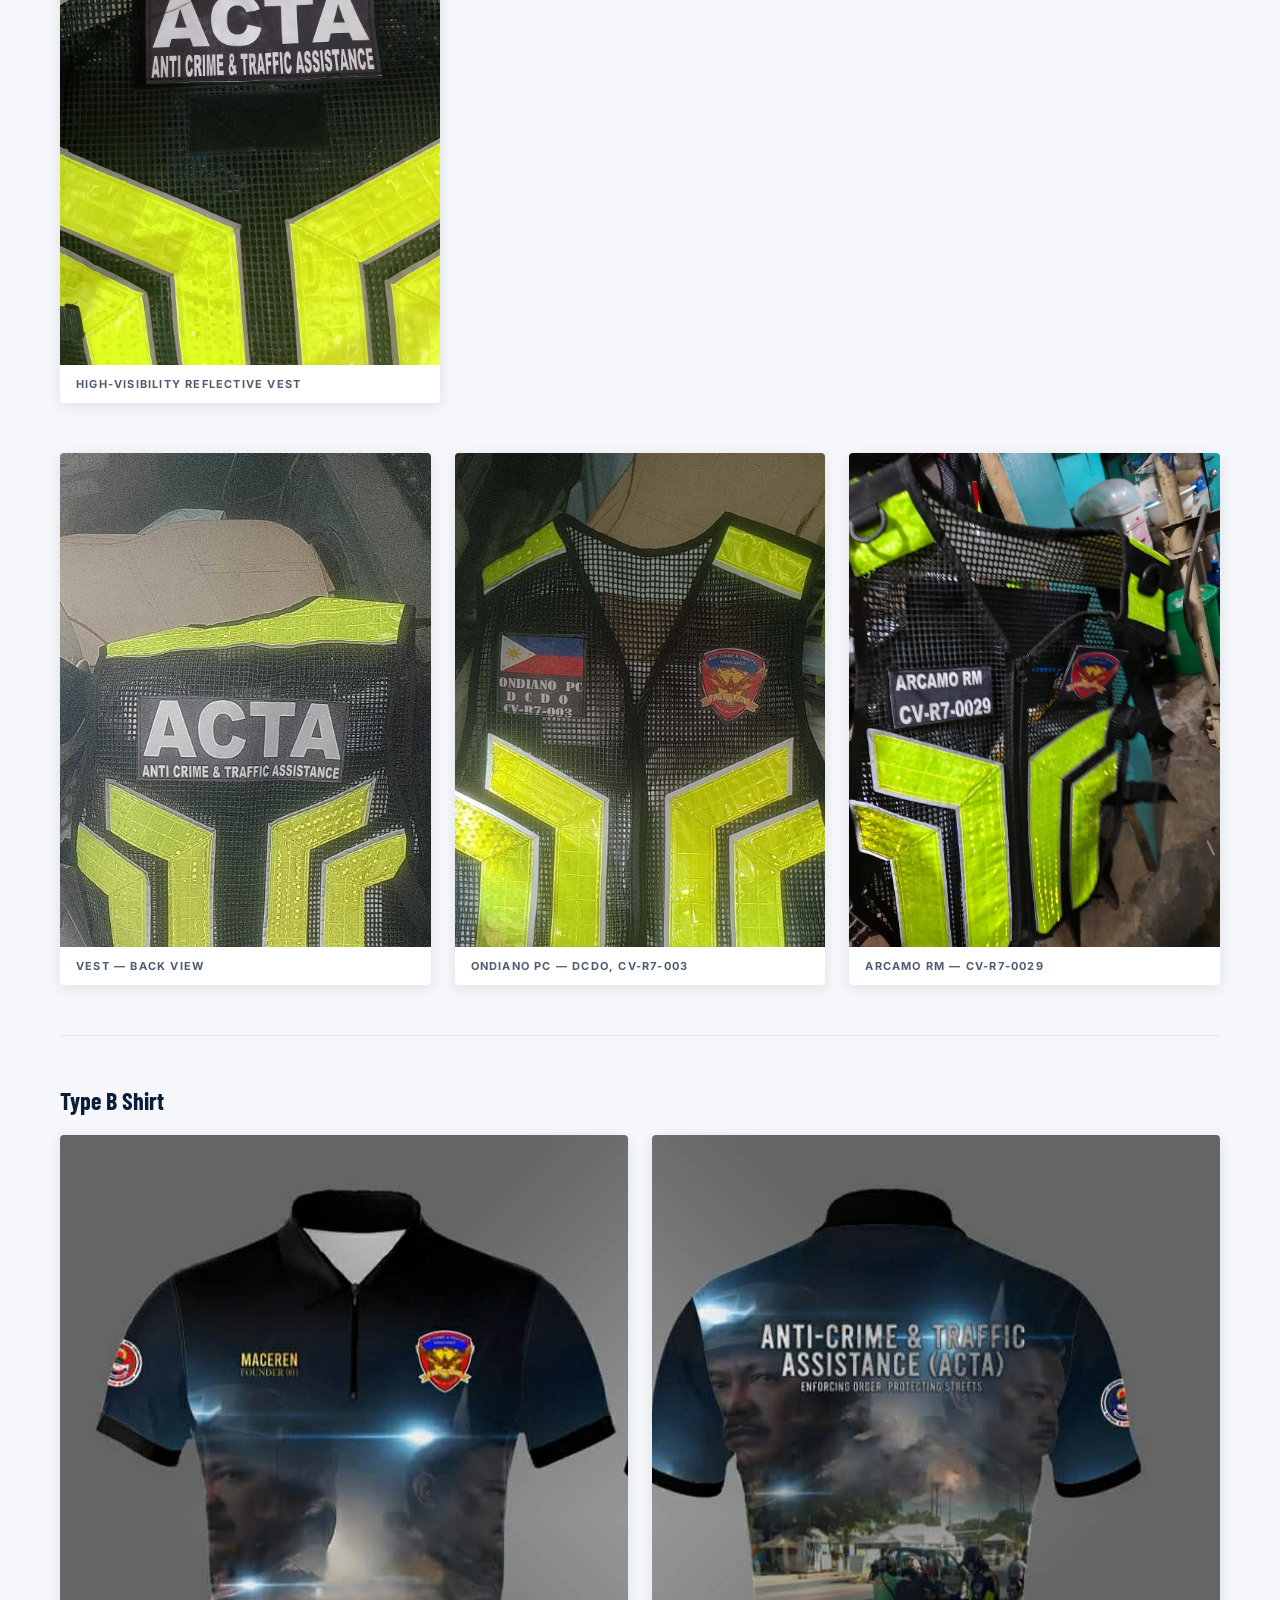
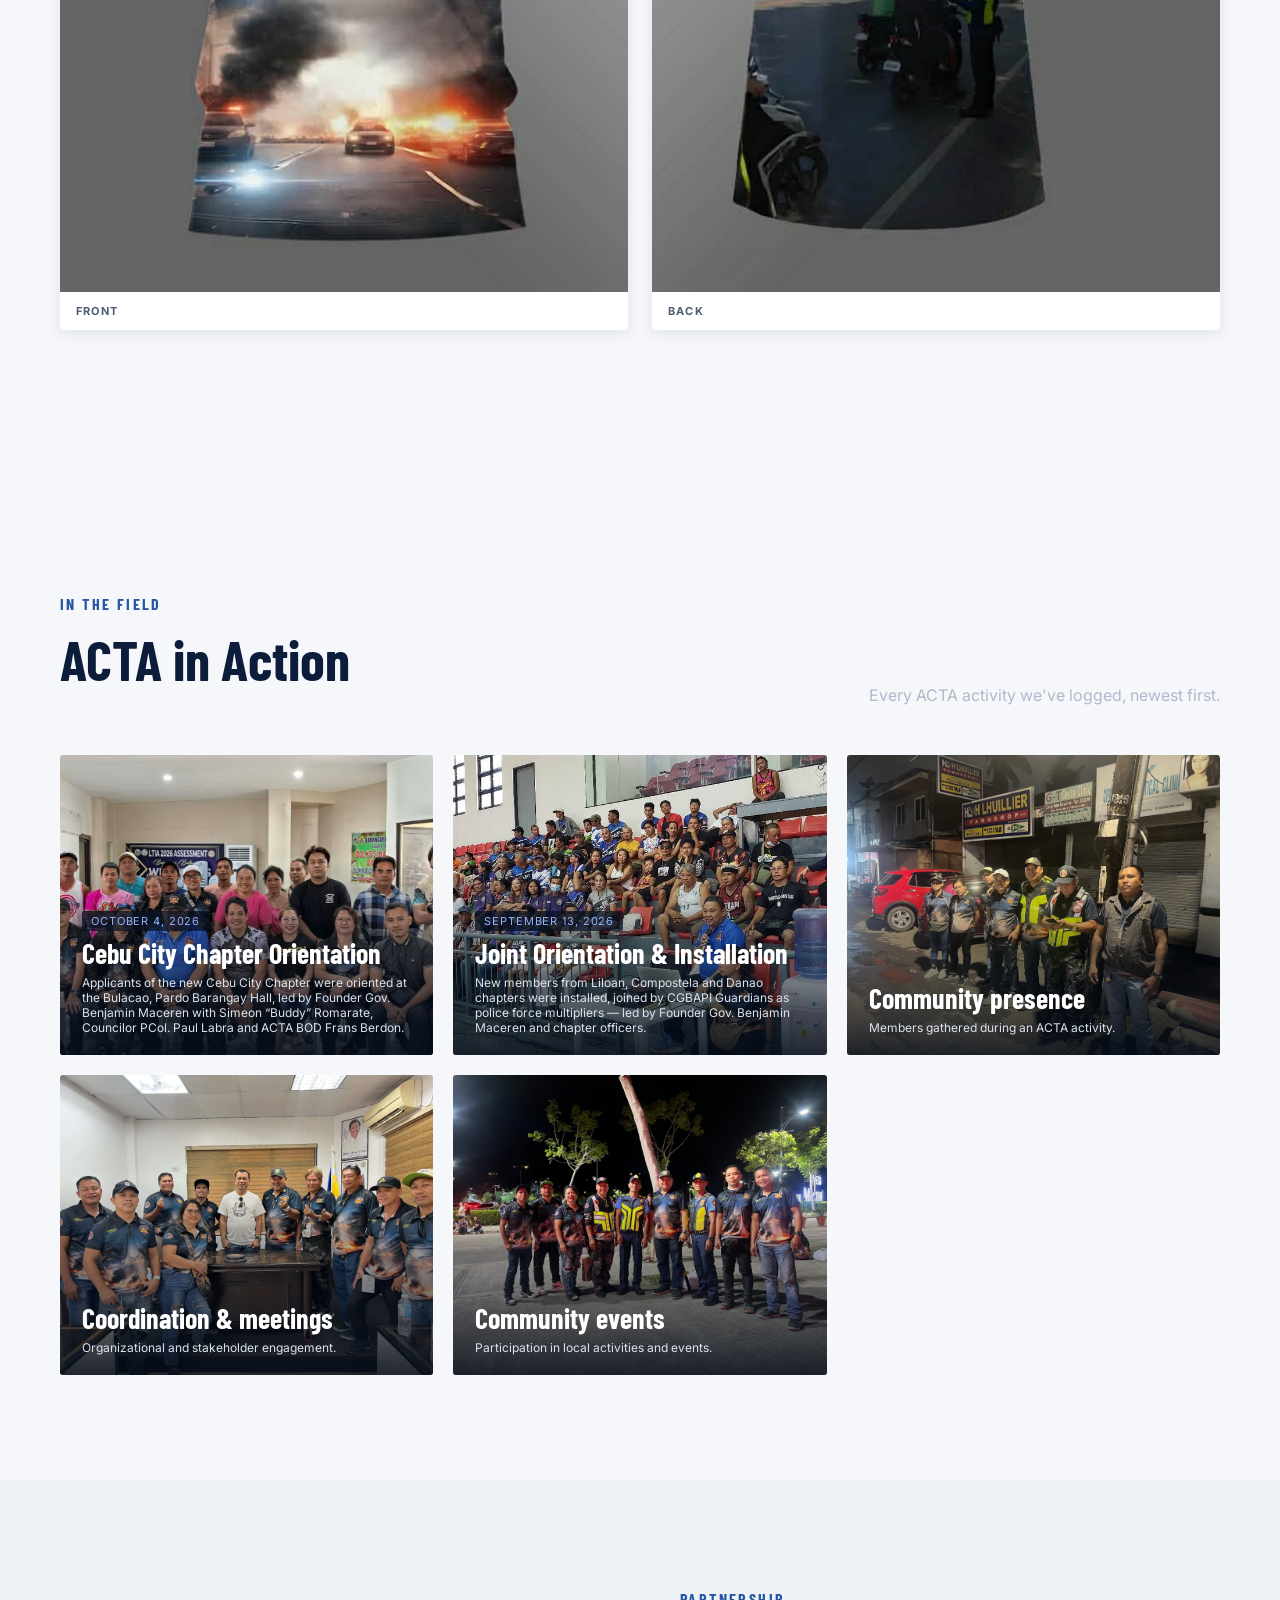
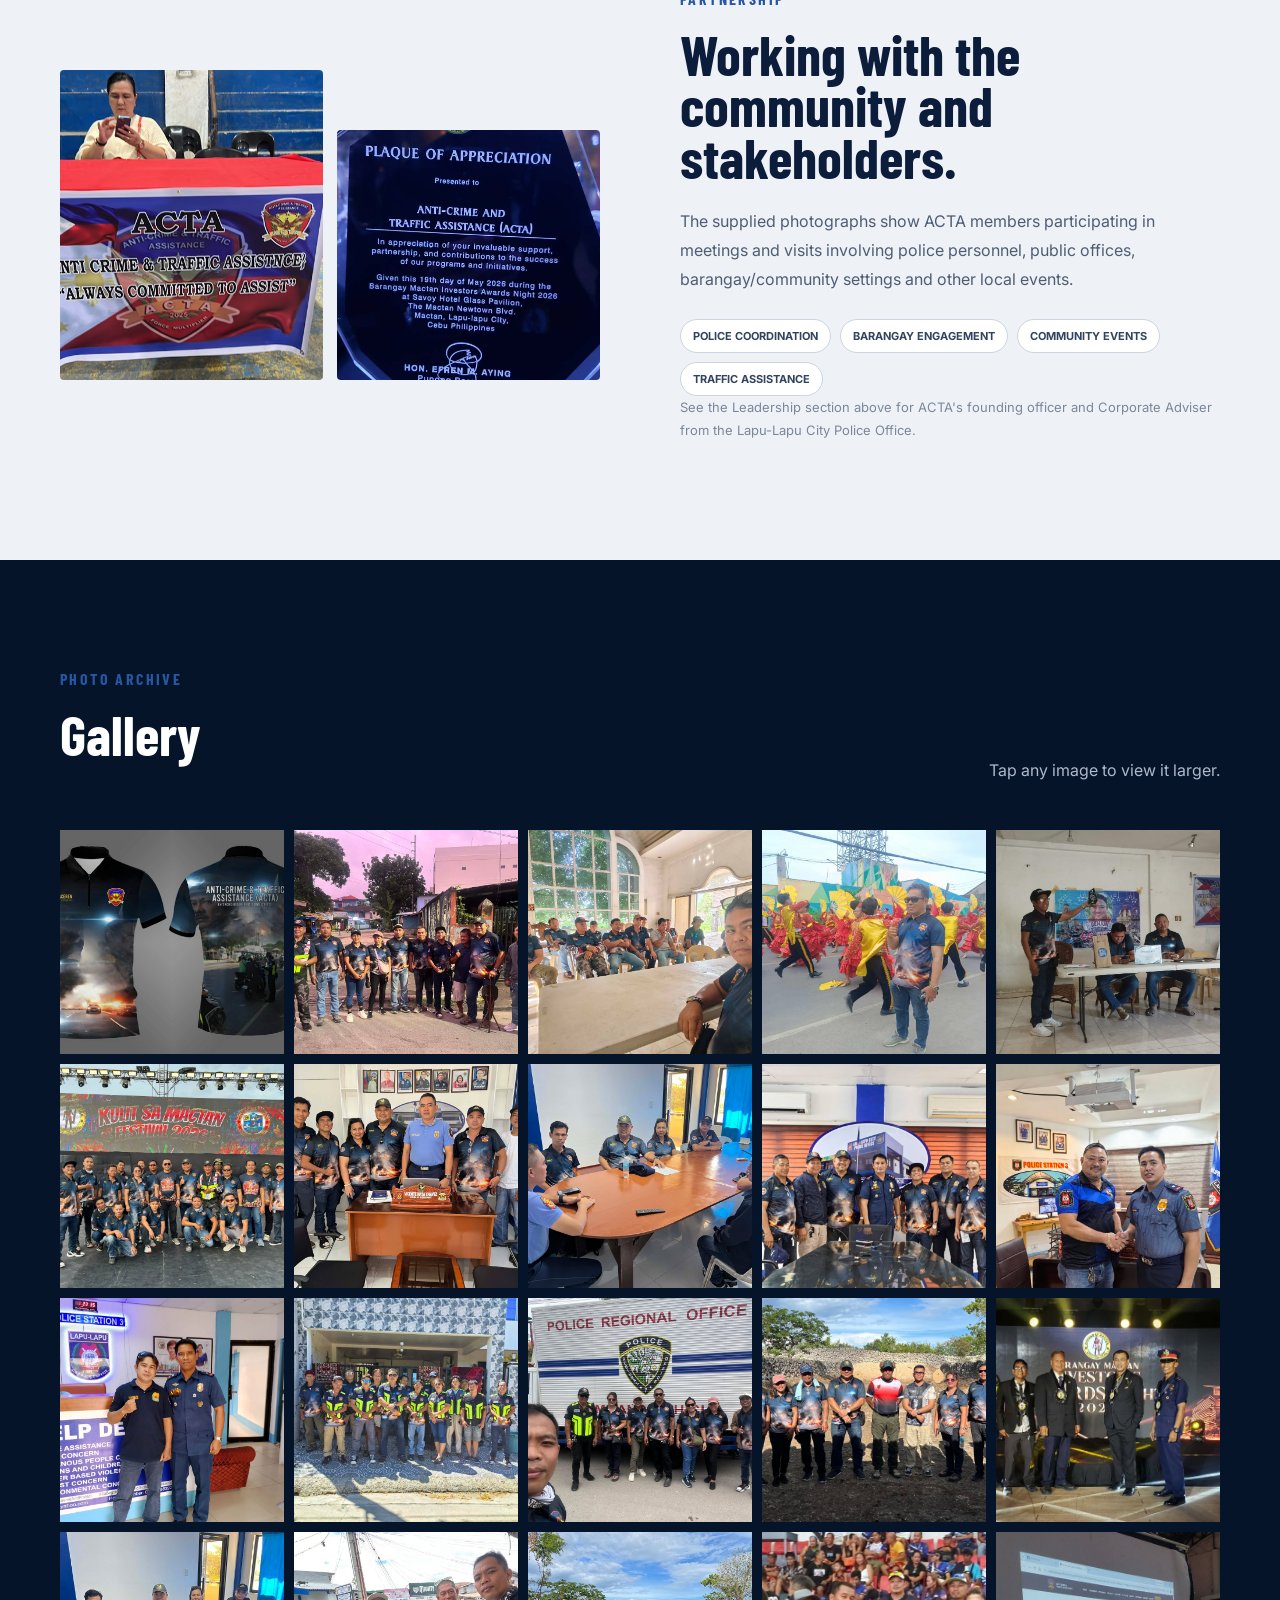
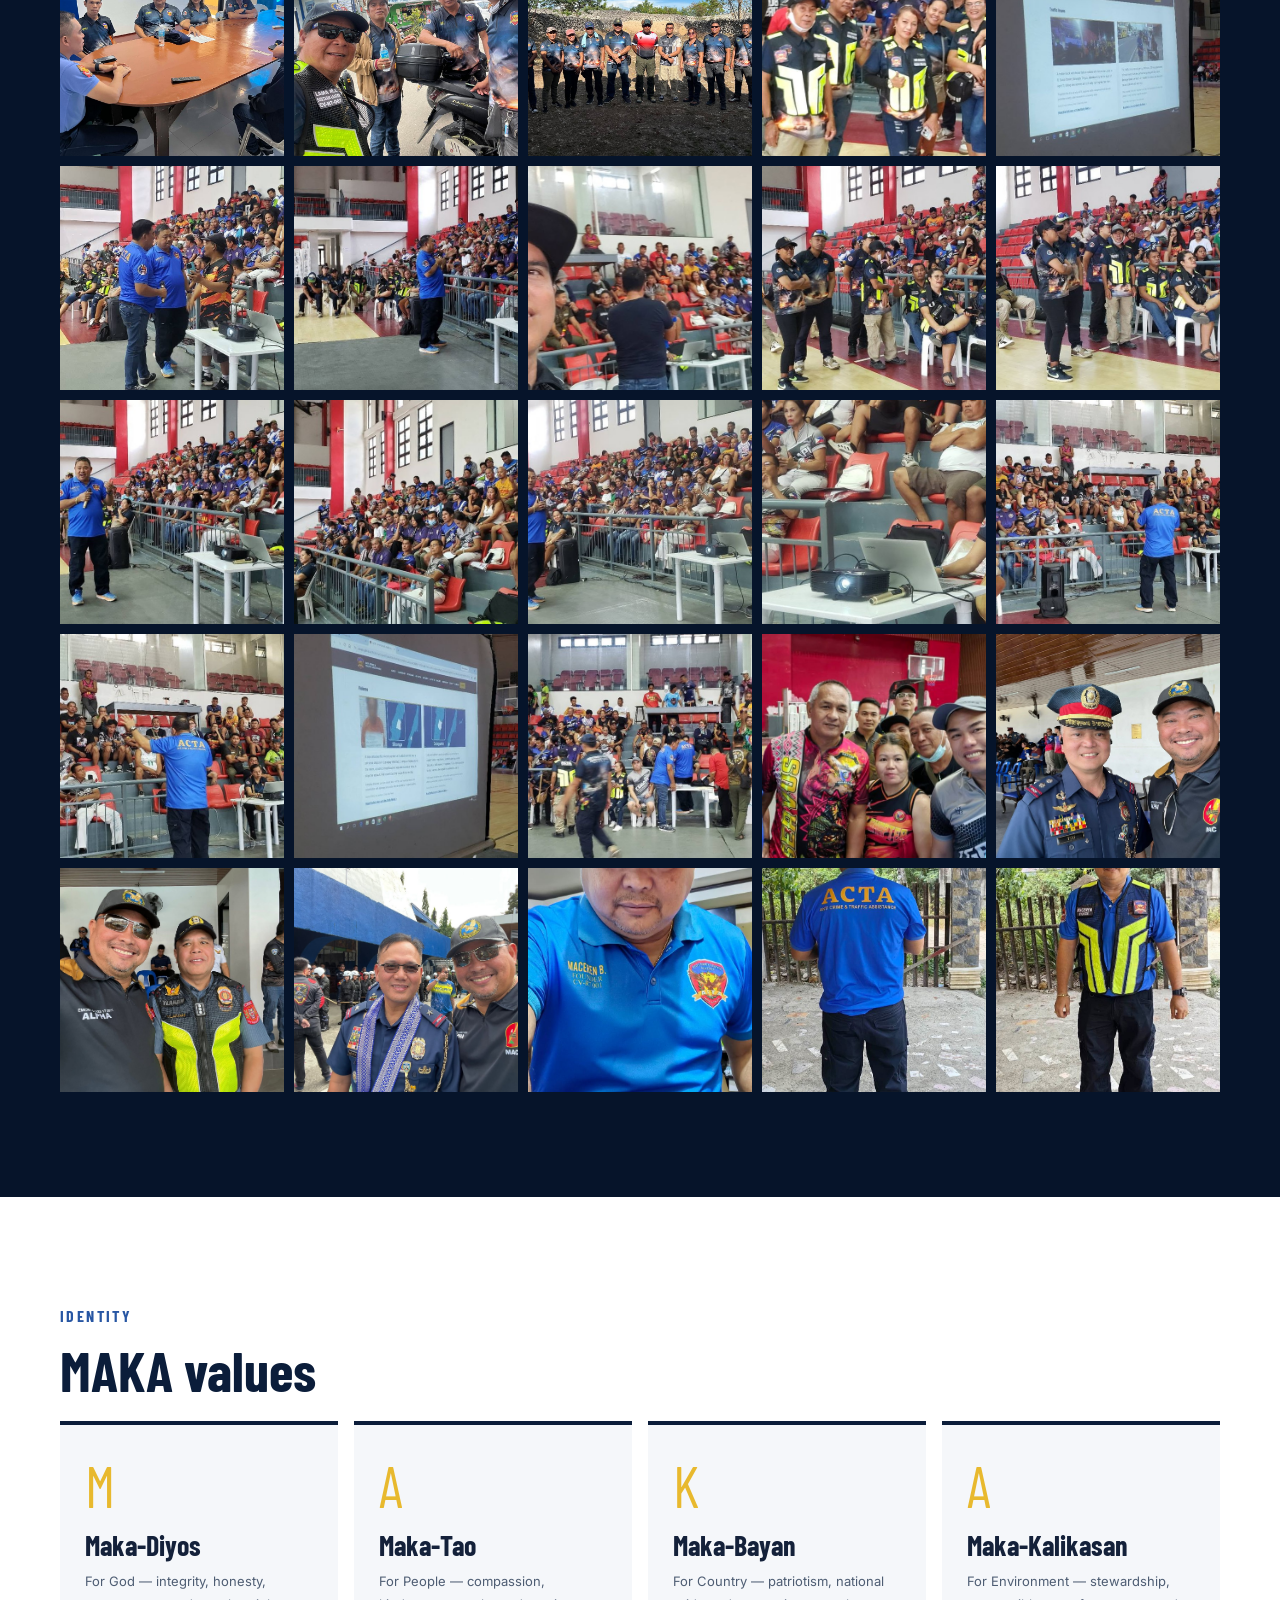
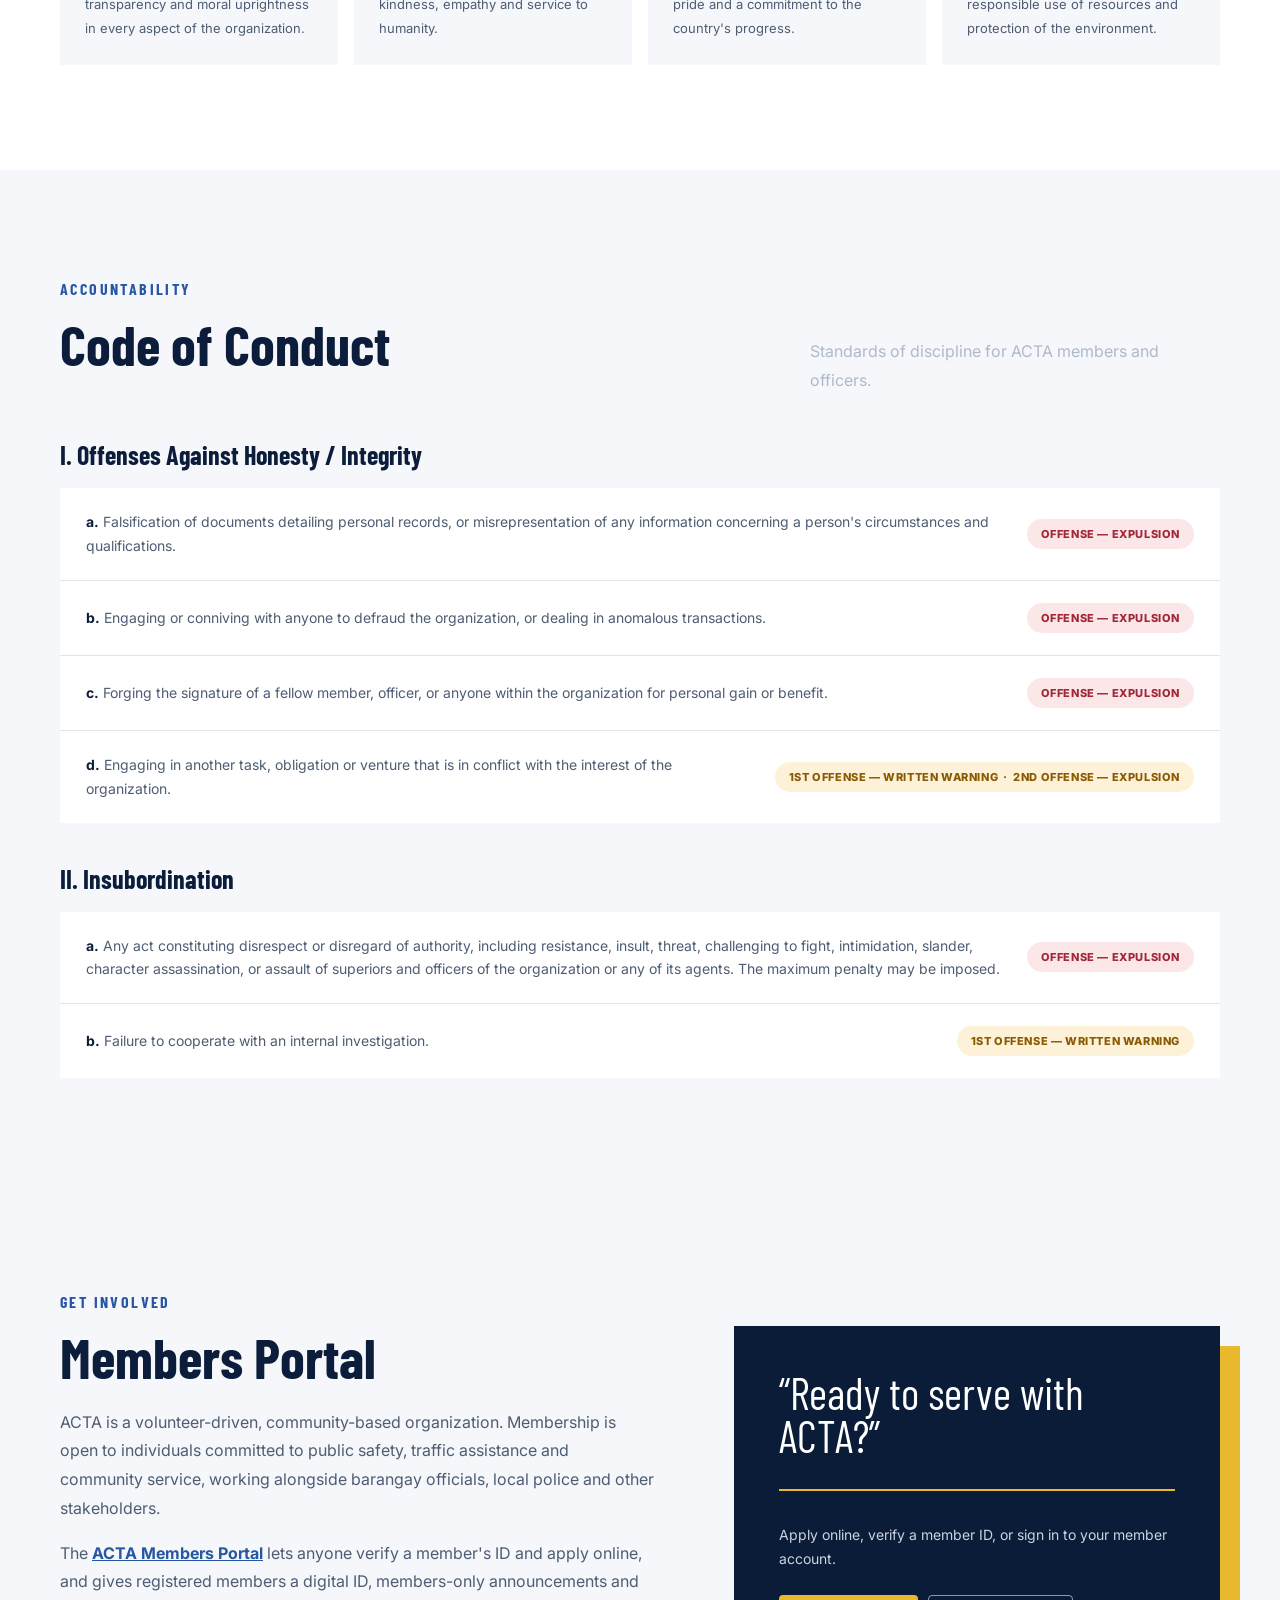
==== commit e1e8c6b7: "Add SEC registration certificate to About section" ====
--- a/index.html
+++ b/index.html
@@ -70,7 +70,7 @@
       <p class="eyebrow blue">WHO WE ARE</p>
       <h2>Community assistance with a clear purpose.</h2>
       <p>Founded in 2025, ACTA — Anti-Crime &amp; Traffic Assistance — is a community-based force multiplier program built around assisting communities, supporting traffic and public-safety activities, and working alongside police and local stakeholders.</p>
-      <p class="muted">This website uses the organization name, messaging and activities from ACTA's official materials. Additional administrative details such as hotline numbers, registration information and further chapter listings will be added as they are confirmed.</p>
+      <p class="muted">This website uses the organization name, messaging and activities from ACTA's official materials. Additional administrative details such as hotline numbers and further chapter listings will be added as they are confirmed.</p>
     </div>
     <div class="about-card">
       <div class="quote">“Always committed to assist.”</div>
@@ -81,6 +81,21 @@
   <div class="container vm-grid">
     <div class="vm-card"><p class="eyebrow blue">VISION</p><p>A safer, more secure and harmonious Philippines where citizens and law enforcement work together to prevent crime and promote public safety — building trust, mutual respect and collective responsibility for the well-being of all.</p></div>
     <div class="vm-card"><p class="eyebrow blue">MISSION</p><p>To empower citizens to contribute to public safety by partnering with law enforcement agencies, promoting community engagement, and fostering a culture of vigilance and cooperation to prevent crime and address traffic issues.</p></div>
+  </div>
+  <div class="container sec-card">
+    <button class="sec-thumb" type="button" data-full="assets/acta-sec-certificate.jpg" aria-label="View ACTA's SEC Certificate of Incorporation full size"><img src="assets/acta-sec-certificate-thumb.jpg" alt="SEC Certificate of Incorporation of Anti Crime and Traffic Assistance Inc." width="465" height="700" loading="lazy" decoding="async"></button>
+    <div class="sec-info">
+      <span class="sec-badge">&#10003; SEC Registered</span>
+      <h3>Anti Crime and Traffic Assistance Inc.</h3>
+      <p>ACTA is a duly registered non-stock corporation under the Securities and Exchange Commission of the Philippines, incorporated under the Revised Corporation Code (R.A. No. 11232).</p>
+      <div class="sec-meta">
+        <div><small>SEC REG. NO.</small><strong>2026060256491-00</strong></div>
+        <div><small>DATE OF INCORPORATION</small><strong>26 June 2026</strong></div>
+        <div><small>TYPE</small><strong>Non-stock Corporation</strong></div>
+        <div><small>ISSUED AT</small><strong>SEC Cebu Extension Office</strong></div>
+      </div>
+      <p class="muted">Tap the certificate to view it full size.</p>
+    </div>
   </div>
 </section>
 
--- a/styles.css
+++ b/styles.css
@@ -1,2 +1,2 @@
-*{box-sizing:border-box}html{scroll-behavior:smooth}body{margin:0;font-family:Inter,Arial,sans-serif;color:#14213a;background:#f5f7fa}h1,h2,h3,.brand-mark,.eyebrow{font-family:"Barlow Condensed",Arial,sans-serif}h1,h2,h3,p{margin-top:0}.container{width:min(1160px,92%);margin:auto}.topbar{position:fixed;z-index:50;top:0;left:0;right:0;background:rgba(5,14,30,.9);backdrop-filter:blur(14px);border-bottom:1px solid rgba(255,255,255,.12)}.nav{height:76px;display:flex;align-items:center;justify-content:space-between}.brand{display:flex;align-items:center;gap:12px;color:#fff;text-decoration:none;font-size:11px;line-height:1.05;text-transform:uppercase;font-weight:700;letter-spacing:.6px}.brand-logo{width:52px;height:58px;object-fit:contain;flex:0 0 auto;filter:drop-shadow(0 3px 5px rgba(0,0,0,.35))}.footer-logo{width:44px;height:48px}.hero-brand{display:flex;align-items:center;gap:14px;margin-bottom:18px}.hero-brand img{width:82px;height:92px;object-fit:contain;filter:drop-shadow(0 5px 10px rgba(0,0,0,.45))}.hero-brand span{font-family:"Barlow Condensed",Arial,sans-serif;font-size:14px;font-weight:700;letter-spacing:2px;color:#e8b92e}.brand-mark{display:grid;place-items:center;width:46px;height:46px;border-radius:50%;background:#e8b92e;color:#07152d;font-size:19px;font-weight:700;box-shadow:0 0 0 2px #fff inset}.nav nav{display:flex;align-items:center;gap:17px}.nav-item{position:relative}.nav-toplink{background:none;border:0;color:#fff;font-family:inherit;cursor:pointer;padding:0;display:flex;align-items:center;gap:4px;font-size:11px;font-weight:700;text-transform:uppercase;letter-spacing:.4px}.caret{font-size:9px;transition:transform .2s}.nav-item.open .caret{transform:rotate(180deg)}.submenu{display:none;position:absolute;top:100%;left:0;margin-top:16px;background:#0b1d3a;border:1px solid rgba(255,255,255,.14);border-radius:6px;padding:8px;min-width:180px;flex-direction:column;gap:2px;box-shadow:0 14px 28px rgba(0,0,0,.4)}.nav-item:hover .submenu,.nav-item.open .submenu{display:flex}.submenu a{padding:9px 12px;border-radius:4px;white-space:nowrap;color:#fff!important;text-decoration:none;font-size:11px;font-weight:700;text-transform:uppercase;letter-spacing:.4px}.submenu a:hover{background:rgba(255,255,255,.08)}.nav nav a{color:#fff;text-decoration:none;font-size:11px;font-weight:700;text-transform:uppercase;letter-spacing:.4px;white-space:nowrap}.nav-cta{padding:11px 16px;background:#e8b92e;color:#07152d!important;border-radius:4px}.menu{display:none;background:none;border:0;color:#fff;font-size:26px}.hero{min-height:760px;position:relative;color:#fff;display:flex;align-items:center;overflow:hidden}.hero-image{position:absolute;inset:0;background:url("assets/acta-19.jpg") center/cover no-repeat;filter:saturate(.9)}.hero-overlay{position:absolute;inset:0;background:linear-gradient(90deg,rgba(3,12,28,.96),rgba(3,12,28,.7) 47%,rgba(3,12,28,.2)),linear-gradient(0deg,rgba(3,12,28,.85),transparent 40%)}.hero-content{position:relative;z-index:2;padding-top:80px}.eyebrow{font-size:14px;letter-spacing:2.4px;font-weight:700;margin-bottom:14px;color:#e8b92e}.eyebrow.blue{color:#2756a3}.hero h1{font-size:clamp(58px,8vw,108px);line-height:.82;letter-spacing:-1px;margin:0 0 26px}.hero h1 span{color:#e8b92e}.hero-copy{max-width:590px;color:#e5ebf5;font-size:17px;line-height:1.7}.hero-actions{display:flex;gap:12px;margin-top:30px}.btn{display:inline-flex;align-items:center;justify-content:center;padding:14px 21px;border-radius:4px;text-decoration:none;font-weight:800;text-transform:uppercase;letter-spacing:.8px;font-size:12px}.btn.primary{background:#e8b92e;color:#07152d}.btn.ghost{border:1px solid rgba(255,255,255,.55);color:#fff}.hero-strip{position:absolute;bottom:0;left:0;right:0;background:#e8b92e;color:#07152d}.strip-inner{height:52px;display:flex;align-items:center;gap:22px;font-size:11px;letter-spacing:1.4px}.strip-inner strong{font-family:"Barlow Condensed";font-size:25px}.section{padding:105px 0}.split{display:grid;grid-template-columns:1.1fr .9fr;gap:80px;align-items:center}.section h2{font-size:56px;line-height:.92;margin:0 0 25px;color:#0b1d3a}.section p{font-size:16px;line-height:1.8;color:#4e5d73}.muted{font-size:13px!important;color:#7b8799!important}.about-card{background:#0a1c38;color:#fff;padding:45px;box-shadow:20px 20px 0 #e8b92e}.quote{font-family:"Barlow Condensed";font-size:44px;line-height:.98}.card-line{height:2px;background:#e8b92e;margin:32px 0}.mini-grid{display:grid;grid-template-columns:1fr 1fr;gap:25px}.mini-grid div{display:flex;flex-direction:column;gap:4px}.mini-grid b{font-family:"Barlow Condensed";font-size:26px;color:#e8b92e}.mini-grid span{text-transform:uppercase;font-size:11px;letter-spacing:1px}.dark{background:#07152d;color:#fff}.dark h2,.gallery-section h2{color:#fff}.section-head{display:flex;justify-content:space-between;align-items:end;gap:30px;margin-bottom:45px}.section-head>p{max-width:410px;color:#aeb9ca;margin:0}.program-grid{display:grid;grid-template-columns:repeat(4,1fr);gap:1px;background:rgba(255,255,255,.12)}.program-grid article{background:#0a1c38;padding:34px;min-height:245px}.num{font-family:"Barlow Condensed";font-size:34px;color:#e8b92e}.program-grid h3{font-size:29px;margin:25px 0 10px}.program-grid p{color:#aeb9ca;font-size:14px}.activity-grid{display:grid;grid-template-columns:repeat(auto-fit,minmax(300px,1fr));gap:20px}.activity-card{position:relative;margin:0;overflow:hidden;background:#111;border-radius:3px;height:300px}.activity-card>a{display:block;width:100%;height:100%;color:inherit;text-decoration:none}.activity-card img{width:100%;height:100%;object-fit:cover;transition:.45s}.activity-card:hover img{transform:scale(1.04)}.activity-card:after{content:"";position:absolute;inset:0;background:linear-gradient(0deg,rgba(4,12,25,.88),transparent 65%)}.activity-card figcaption{position:absolute;z-index:2;bottom:20px;left:22px;right:20px;color:#fff;display:flex;flex-direction:column;gap:5px}.activity-card figcaption em{font-style:normal;font-size:11px;letter-spacing:.08em;text-transform:uppercase;color:#8fb2ff;background:rgba(6,16,34,.72);padding:3px 9px;border-radius:2px;align-self:flex-start}.activity-card figcaption b{font-family:"Barlow Condensed";font-size:28px}.activity-card figcaption span{font-size:12px;color:#dce3ee}.partnership{background:#eef2f7}.reverse{grid-template-columns:1fr 1fr}.photo-stack{display:grid;grid-template-columns:1fr 1fr;gap:14px;align-items:end}.photo-stack img{width:100%;height:310px;object-fit:cover;border-radius:4px}.photo-stack img+img{height:250px;margin-top:70px}.pill-row{display:flex;flex-wrap:wrap;gap:9px;margin-top:25px}.pill-row span{border:1px solid #cbd4e0;background:#fff;padding:9px 12px;border-radius:30px;font-size:11px;text-transform:uppercase;font-weight:700;color:#31445f}.gallery-section{background:#06142a}.gallery{display:grid;grid-template-columns:repeat(5,1fr);gap:10px}.gallery button{border:0;padding:0;background:#111;cursor:pointer;aspect-ratio:1/1;overflow:hidden}.gallery img{width:100%;height:100%;object-fit:cover;transition:.3s}.gallery button:hover img{transform:scale(1.08);opacity:.82}.values{background:#fff}.value-grid{display:grid;grid-template-columns:repeat(4,1fr);gap:16px}.value-grid>div{border-top:4px solid #0b1d3a;padding:25px;background:#f5f7fa}.value-grid span{font-family:"Barlow Condensed";font-size:58px;color:#e8b92e}.value-grid h3{font-size:28px;margin:8px 0}.value-grid p{font-size:13px;margin:0}.vm-grid{display:grid;grid-template-columns:1fr 1fr;gap:30px;margin-top:60px}.vm-card{background:#fff;border-top:4px solid #e8b92e;padding:30px}.vm-card p:last-child{margin:0;font-size:15px;line-height:1.75;color:#4e5d73}.leader-grid{display:grid;grid-template-columns:1fr 1fr;gap:30px}.leader-card{background:#0a1c38;padding:36px;box-shadow:14px 14px 0 #e8b92e;display:flex;flex-direction:column;align-items:flex-start;gap:24px}.leader-photo{width:100%;max-width:260px;aspect-ratio:4/5;object-fit:cover;object-position:top;border-radius:8px;flex:0 0 auto;box-shadow:0 4px 10px rgba(0,0,0,.35)}.leader-info{min-width:0}.leader-role{display:inline-block;text-transform:uppercase;letter-spacing:1.4px;font-size:11px;font-weight:700;color:#e8b92e;margin-bottom:10px}.leader-card h3{font-family:"Barlow Condensed";font-size:27px;color:#fff;margin:0 0 8px;line-height:1.05}.leader-title{color:#cbd4e0;font-size:13px;font-weight:600;margin:0 0 20px}.leader-meta{display:grid;grid-template-columns:1fr 1fr;gap:16px 22px}.leader-meta small{display:block;color:#8fa0b8;font-size:10px;letter-spacing:1.5px;margin-bottom:6px}.leader-meta strong{color:#fff;font-size:14px}.topic-category{font-family:"Barlow Condensed";font-size:24px;color:#0b1d3a;margin:0 0 20px;padding-top:50px;border-top:1px solid #e2e6ed}.topic-category:first-of-type{padding-top:0;border-top:0}.topic-grid{display:grid;grid-template-columns:1fr 1fr;gap:30px;margin-bottom:50px}.topic-grid.single{grid-template-columns:1fr;max-width:560px}.topic-card{background:#fff;border-top:4px solid #e8b92e}.topic-card img{width:100%;height:230px;object-fit:cover;display:block}.topic-body{padding:26px}.topic-body p{margin:0 0 14px}.topic-credit{display:block;font-size:11px;color:#8a96a8;margin-bottom:14px}.topic-body a{color:#2756a3;font-weight:700;font-size:14px}.conduct-list{display:grid;gap:40px}.conduct-group h3{font-family:"Barlow Condensed";font-size:26px;color:#0b1d3a;margin:0 0 18px}.conduct-group ul{list-style:none;margin:0;padding:0;display:grid;gap:1px;background:#dfe4ec}.conduct-group li{background:#fff;padding:22px 26px;display:flex;justify-content:space-between;align-items:center;gap:24px;flex-wrap:wrap}.conduct-group li p{margin:0;font-size:14px;line-height:1.7;color:#4e5d73;flex:1 1 460px}.conduct-group li p strong{color:#0b1d3a}.penalty{flex:0 0 auto;font-size:11px;font-weight:800;text-transform:uppercase;letter-spacing:.6px;padding:8px 14px;border-radius:30px;white-space:nowrap}.penalty.expulsion{background:#fbe7e7;color:#a3273a}.penalty.tiered{background:#fdf1d8;color:#8a5a00}.uniform-grid{display:grid;grid-template-columns:1fr 1fr;gap:24px;margin-bottom:50px}.uniform-grid.single{grid-template-columns:1fr;max-width:380px}.uniform-grid.triple{grid-template-columns:repeat(3,1fr)}.uniform-grid.wide{grid-template-columns:1fr;max-width:720px}.uniform-grid.wide .uniform-item img{aspect-ratio:auto;object-fit:contain;background:#0a1c38}.uniform-item{margin:0;background:#fff;border-radius:4px;overflow:hidden;box-shadow:0 3px 14px rgba(11,29,58,.1)}.uniform-item img{width:100%;display:block;object-fit:cover;aspect-ratio:3/4}.uniform-item figcaption{padding:12px 16px;font-size:11px;text-transform:uppercase;letter-spacing:1.2px;color:#4e5d73;font-weight:700}.contact{background:#0b1d3a;color:#fff;padding:80px 0}.contact-inner{display:grid;grid-template-columns:1.2fr .8fr;gap:60px;align-items:center}.contact h2{color:#fff;font-size:56px;margin-bottom:15px}.contact p{color:#b9c5d6;line-height:1.7}.contact-card{border:1px solid rgba(255,255,255,.16);padding:30px;display:grid;gap:22px}.contact-card small{display:block;color:#8fa0b8;font-size:10px;letter-spacing:1.5px;margin-bottom:6px}.contact-card strong{font-size:14px}.contact-card .btn{width:max-content}.contact-card a{color:#07152d}footer{background:#050f20;color:#8fa0b8;padding:25px 0}.footer{display:flex;justify-content:space-between;align-items:center;font-size:11px}.lightbox{display:none;position:fixed;inset:0;z-index:100;background:rgba(0,0,0,.92);align-items:center;justify-content:center;padding:30px}.lightbox.open{display:flex}.lightbox img{max-width:94vw;max-height:90vh;object-fit:contain}.close{position:absolute;right:22px;top:15px;background:none;border:0;color:#fff;font-size:46px;cursor:pointer}@media(max-width:900px){.nav nav{display:none;position:absolute;top:76px;left:0;right:0;background:#07152d;padding:20px;flex-direction:column;align-items:flex-start}.nav nav.open{display:flex}.nav-item{position:static;width:100%}.nav-item:hover .submenu{display:none}.nav-item.open .submenu{display:flex}.nav-toplink{width:100%;justify-content:space-between;padding:6px 0}.submenu{position:static;margin-top:4px;margin-left:10px;background:none;border:0;box-shadow:none;padding:0;min-width:0}.submenu a{padding:8px 0}.menu{display:block}.hero{min-height:720px}.split,.reverse,.contact-inner,.vm-grid,.leader-grid,.topic-grid{grid-template-columns:1fr;gap:45px}.uniform-grid{grid-template-columns:1fr 1fr;gap:16px}.uniform-grid.triple{grid-template-columns:1fr 1fr}.uniform-grid.wide{max-width:100%}.leader-grid{gap:24px}.program-grid{grid-template-columns:1fr 1fr}.gallery{grid-template-columns:repeat(3,1fr)}.value-grid{grid-template-columns:1fr 1fr}.photo-stack{max-width:700px}.section-head{align-items:flex-start;flex-direction:column}.footer{gap:15px;align-items:flex-start;flex-direction:column}}@media(max-width:560px){.brand-logo{width:43px;height:48px}.hero-brand img{width:65px;height:74px}.hero-brand{gap:10px}.hero-brand span{font-size:11px}.nav{height:68px}.hero-content{padding-top:70px}.hero h1{font-size:65px}.hero-copy{font-size:15px}.program-grid{grid-template-columns:1fr}.gallery{grid-template-columns:repeat(2,1fr)}.value-grid{grid-template-columns:1fr}.about-card,.leader-card{padding:30px;box-shadow:10px 10px 0 #e8b92e}.vm-grid{margin-top:40px;gap:18px}.leader-photo{max-width:180px}.leader-meta{grid-template-columns:1fr}.uniform-grid.triple{grid-template-columns:1fr}.conduct-group li{flex-direction:column;align-items:flex-start;gap:12px}.conduct-group li p{flex:1 1 auto}.penalty{white-space:normal}.section{padding:75px 0}.section h2,.contact h2{font-size:45px}.strip-inner{font-size:9px}.strip-inner span{white-space:nowrap;overflow:hidden}.photo-stack{grid-template-columns:1fr 1fr}.photo-stack img{height:230px}.photo-stack img+img{height:190px;margin-top:40px}.activity-card{height:220px}}
+*{box-sizing:border-box}html{scroll-behavior:smooth}body{margin:0;font-family:Inter,Arial,sans-serif;color:#14213a;background:#f5f7fa}h1,h2,h3,.brand-mark,.eyebrow{font-family:"Barlow Condensed",Arial,sans-serif}h1,h2,h3,p{margin-top:0}.container{width:min(1160px,92%);margin:auto}.topbar{position:fixed;z-index:50;top:0;left:0;right:0;background:rgba(5,14,30,.9);backdrop-filter:blur(14px);border-bottom:1px solid rgba(255,255,255,.12)}.nav{height:76px;display:flex;align-items:center;justify-content:space-between}.brand{display:flex;align-items:center;gap:12px;color:#fff;text-decoration:none;font-size:11px;line-height:1.05;text-transform:uppercase;font-weight:700;letter-spacing:.6px}.brand-logo{width:52px;height:58px;object-fit:contain;flex:0 0 auto;filter:drop-shadow(0 3px 5px rgba(0,0,0,.35))}.footer-logo{width:44px;height:48px}.hero-brand{display:flex;align-items:center;gap:14px;margin-bottom:18px}.hero-brand img{width:82px;height:92px;object-fit:contain;filter:drop-shadow(0 5px 10px rgba(0,0,0,.45))}.hero-brand span{font-family:"Barlow Condensed",Arial,sans-serif;font-size:14px;font-weight:700;letter-spacing:2px;color:#e8b92e}.brand-mark{display:grid;place-items:center;width:46px;height:46px;border-radius:50%;background:#e8b92e;color:#07152d;font-size:19px;font-weight:700;box-shadow:0 0 0 2px #fff inset}.nav nav{display:flex;align-items:center;gap:17px}.nav-item{position:relative}.nav-toplink{background:none;border:0;color:#fff;font-family:inherit;cursor:pointer;padding:0;display:flex;align-items:center;gap:4px;font-size:11px;font-weight:700;text-transform:uppercase;letter-spacing:.4px}.caret{font-size:9px;transition:transform .2s}.nav-item.open .caret{transform:rotate(180deg)}.submenu{display:none;position:absolute;top:100%;left:0;margin-top:16px;background:#0b1d3a;border:1px solid rgba(255,255,255,.14);border-radius:6px;padding:8px;min-width:180px;flex-direction:column;gap:2px;box-shadow:0 14px 28px rgba(0,0,0,.4)}.nav-item:hover .submenu,.nav-item.open .submenu{display:flex}.submenu a{padding:9px 12px;border-radius:4px;white-space:nowrap;color:#fff!important;text-decoration:none;font-size:11px;font-weight:700;text-transform:uppercase;letter-spacing:.4px}.submenu a:hover{background:rgba(255,255,255,.08)}.nav nav a{color:#fff;text-decoration:none;font-size:11px;font-weight:700;text-transform:uppercase;letter-spacing:.4px;white-space:nowrap}.nav-cta{padding:11px 16px;background:#e8b92e;color:#07152d!important;border-radius:4px}.menu{display:none;background:none;border:0;color:#fff;font-size:26px}.hero{min-height:760px;position:relative;color:#fff;display:flex;align-items:center;overflow:hidden}.hero-image{position:absolute;inset:0;background:url("assets/acta-19.jpg") center/cover no-repeat;filter:saturate(.9)}.hero-overlay{position:absolute;inset:0;background:linear-gradient(90deg,rgba(3,12,28,.96),rgba(3,12,28,.7) 47%,rgba(3,12,28,.2)),linear-gradient(0deg,rgba(3,12,28,.85),transparent 40%)}.hero-content{position:relative;z-index:2;padding-top:80px}.eyebrow{font-size:14px;letter-spacing:2.4px;font-weight:700;margin-bottom:14px;color:#e8b92e}.eyebrow.blue{color:#2756a3}.hero h1{font-size:clamp(58px,8vw,108px);line-height:.82;letter-spacing:-1px;margin:0 0 26px}.hero h1 span{color:#e8b92e}.hero-copy{max-width:590px;color:#e5ebf5;font-size:17px;line-height:1.7}.hero-actions{display:flex;gap:12px;margin-top:30px}.btn{display:inline-flex;align-items:center;justify-content:center;padding:14px 21px;border-radius:4px;text-decoration:none;font-weight:800;text-transform:uppercase;letter-spacing:.8px;font-size:12px}.btn.primary{background:#e8b92e;color:#07152d}.btn.ghost{border:1px solid rgba(255,255,255,.55);color:#fff}.hero-strip{position:absolute;bottom:0;left:0;right:0;background:#e8b92e;color:#07152d}.strip-inner{height:52px;display:flex;align-items:center;gap:22px;font-size:11px;letter-spacing:1.4px}.strip-inner strong{font-family:"Barlow Condensed";font-size:25px}.section{padding:105px 0}.split{display:grid;grid-template-columns:1.1fr .9fr;gap:80px;align-items:center}.section h2{font-size:56px;line-height:.92;margin:0 0 25px;color:#0b1d3a}.section p{font-size:16px;line-height:1.8;color:#4e5d73}.muted{font-size:13px!important;color:#7b8799!important}.about-card{background:#0a1c38;color:#fff;padding:45px;box-shadow:20px 20px 0 #e8b92e}.quote{font-family:"Barlow Condensed";font-size:44px;line-height:.98}.card-line{height:2px;background:#e8b92e;margin:32px 0}.mini-grid{display:grid;grid-template-columns:1fr 1fr;gap:25px}.mini-grid div{display:flex;flex-direction:column;gap:4px}.mini-grid b{font-family:"Barlow Condensed";font-size:26px;color:#e8b92e}.mini-grid span{text-transform:uppercase;font-size:11px;letter-spacing:1px}.dark{background:#07152d;color:#fff}.dark h2,.gallery-section h2{color:#fff}.section-head{display:flex;justify-content:space-between;align-items:end;gap:30px;margin-bottom:45px}.section-head>p{max-width:410px;color:#aeb9ca;margin:0}.program-grid{display:grid;grid-template-columns:repeat(4,1fr);gap:1px;background:rgba(255,255,255,.12)}.program-grid article{background:#0a1c38;padding:34px;min-height:245px}.num{font-family:"Barlow Condensed";font-size:34px;color:#e8b92e}.program-grid h3{font-size:29px;margin:25px 0 10px}.program-grid p{color:#aeb9ca;font-size:14px}.activity-grid{display:grid;grid-template-columns:repeat(auto-fit,minmax(300px,1fr));gap:20px}.activity-card{position:relative;margin:0;overflow:hidden;background:#111;border-radius:3px;height:300px}.activity-card>a{display:block;width:100%;height:100%;color:inherit;text-decoration:none}.activity-card img{width:100%;height:100%;object-fit:cover;transition:.45s}.activity-card:hover img{transform:scale(1.04)}.activity-card:after{content:"";position:absolute;inset:0;background:linear-gradient(0deg,rgba(4,12,25,.88),transparent 65%)}.activity-card figcaption{position:absolute;z-index:2;bottom:20px;left:22px;right:20px;color:#fff;display:flex;flex-direction:column;gap:5px}.activity-card figcaption em{font-style:normal;font-size:11px;letter-spacing:.08em;text-transform:uppercase;color:#8fb2ff;background:rgba(6,16,34,.72);padding:3px 9px;border-radius:2px;align-self:flex-start}.activity-card figcaption b{font-family:"Barlow Condensed";font-size:28px}.activity-card figcaption span{font-size:12px;color:#dce3ee}.partnership{background:#eef2f7}.reverse{grid-template-columns:1fr 1fr}.photo-stack{display:grid;grid-template-columns:1fr 1fr;gap:14px;align-items:end}.photo-stack img{width:100%;height:310px;object-fit:cover;border-radius:4px}.photo-stack img+img{height:250px;margin-top:70px}.pill-row{display:flex;flex-wrap:wrap;gap:9px;margin-top:25px}.pill-row span{border:1px solid #cbd4e0;background:#fff;padding:9px 12px;border-radius:30px;font-size:11px;text-transform:uppercase;font-weight:700;color:#31445f}.gallery-section{background:#06142a}.gallery{display:grid;grid-template-columns:repeat(5,1fr);gap:10px}.gallery button{border:0;padding:0;background:#111;cursor:pointer;aspect-ratio:1/1;overflow:hidden}.gallery img{width:100%;height:100%;object-fit:cover;transition:.3s}.gallery button:hover img{transform:scale(1.08);opacity:.82}.values{background:#fff}.value-grid{display:grid;grid-template-columns:repeat(4,1fr);gap:16px}.value-grid>div{border-top:4px solid #0b1d3a;padding:25px;background:#f5f7fa}.value-grid span{font-family:"Barlow Condensed";font-size:58px;color:#e8b92e}.value-grid h3{font-size:28px;margin:8px 0}.value-grid p{font-size:13px;margin:0}.vm-grid{display:grid;grid-template-columns:1fr 1fr;gap:30px;margin-top:60px}.vm-card{background:#fff;border-top:4px solid #e8b92e;padding:30px}.vm-card p:last-child{margin:0;font-size:15px;line-height:1.75;color:#4e5d73}.leader-grid{display:grid;grid-template-columns:1fr 1fr;gap:30px}.leader-card{background:#0a1c38;padding:36px;box-shadow:14px 14px 0 #e8b92e;display:flex;flex-direction:column;align-items:flex-start;gap:24px}.leader-photo{width:100%;max-width:260px;aspect-ratio:4/5;object-fit:cover;object-position:top;border-radius:8px;flex:0 0 auto;box-shadow:0 4px 10px rgba(0,0,0,.35)}.leader-info{min-width:0}.leader-role{display:inline-block;text-transform:uppercase;letter-spacing:1.4px;font-size:11px;font-weight:700;color:#e8b92e;margin-bottom:10px}.leader-card h3{font-family:"Barlow Condensed";font-size:27px;color:#fff;margin:0 0 8px;line-height:1.05}.leader-title{color:#cbd4e0;font-size:13px;font-weight:600;margin:0 0 20px}.leader-meta{display:grid;grid-template-columns:1fr 1fr;gap:16px 22px}.leader-meta small{display:block;color:#8fa0b8;font-size:10px;letter-spacing:1.5px;margin-bottom:6px}.leader-meta strong{color:#fff;font-size:14px}.topic-category{font-family:"Barlow Condensed";font-size:24px;color:#0b1d3a;margin:0 0 20px;padding-top:50px;border-top:1px solid #e2e6ed}.topic-category:first-of-type{padding-top:0;border-top:0}.topic-grid{display:grid;grid-template-columns:1fr 1fr;gap:30px;margin-bottom:50px}.topic-grid.single{grid-template-columns:1fr;max-width:560px}.topic-card{background:#fff;border-top:4px solid #e8b92e}.topic-card img{width:100%;height:230px;object-fit:cover;display:block}.topic-body{padding:26px}.topic-body p{margin:0 0 14px}.topic-credit{display:block;font-size:11px;color:#8a96a8;margin-bottom:14px}.topic-body a{color:#2756a3;font-weight:700;font-size:14px}.conduct-list{display:grid;gap:40px}.conduct-group h3{font-family:"Barlow Condensed";font-size:26px;color:#0b1d3a;margin:0 0 18px}.conduct-group ul{list-style:none;margin:0;padding:0;display:grid;gap:1px;background:#dfe4ec}.conduct-group li{background:#fff;padding:22px 26px;display:flex;justify-content:space-between;align-items:center;gap:24px;flex-wrap:wrap}.conduct-group li p{margin:0;font-size:14px;line-height:1.7;color:#4e5d73;flex:1 1 460px}.conduct-group li p strong{color:#0b1d3a}.penalty{flex:0 0 auto;font-size:11px;font-weight:800;text-transform:uppercase;letter-spacing:.6px;padding:8px 14px;border-radius:30px;white-space:nowrap}.penalty.expulsion{background:#fbe7e7;color:#a3273a}.penalty.tiered{background:#fdf1d8;color:#8a5a00}.uniform-grid{display:grid;grid-template-columns:1fr 1fr;gap:24px;margin-bottom:50px}.uniform-grid.single{grid-template-columns:1fr;max-width:380px}.uniform-grid.triple{grid-template-columns:repeat(3,1fr)}.uniform-grid.wide{grid-template-columns:1fr;max-width:720px}.uniform-grid.wide .uniform-item img{aspect-ratio:auto;object-fit:contain;background:#0a1c38}.uniform-item{margin:0;background:#fff;border-radius:4px;overflow:hidden;box-shadow:0 3px 14px rgba(11,29,58,.1)}.uniform-item img{width:100%;display:block;object-fit:cover;aspect-ratio:3/4}.uniform-item figcaption{padding:12px 16px;font-size:11px;text-transform:uppercase;letter-spacing:1.2px;color:#4e5d73;font-weight:700}.contact{background:#0b1d3a;color:#fff;padding:80px 0}.contact-inner{display:grid;grid-template-columns:1.2fr .8fr;gap:60px;align-items:center}.contact h2{color:#fff;font-size:56px;margin-bottom:15px}.contact p{color:#b9c5d6;line-height:1.7}.contact-card{border:1px solid rgba(255,255,255,.16);padding:30px;display:grid;gap:22px}.contact-card small{display:block;color:#8fa0b8;font-size:10px;letter-spacing:1.5px;margin-bottom:6px}.contact-card strong{font-size:14px}.contact-card .btn{width:max-content}.contact-card a{color:#07152d}footer{background:#050f20;color:#8fa0b8;padding:25px 0}.footer{display:flex;justify-content:space-between;align-items:center;font-size:11px}.lightbox{display:none;position:fixed;inset:0;z-index:100;background:rgba(0,0,0,.92);align-items:center;justify-content:center;padding:30px}.lightbox.open{display:flex}.lightbox img{max-width:94vw;max-height:90vh;object-fit:contain}.close{position:absolute;right:22px;top:15px;background:none;border:0;color:#fff;font-size:46px;cursor:pointer}.sec-card{display:grid;grid-template-columns:260px 1fr;gap:44px;align-items:center;margin-top:50px;background:#fff;border-left:4px solid #2756a3;padding:34px;box-shadow:0 3px 14px rgba(11,29,58,.08)}.sec-thumb{border:0;padding:0;background:#eef2f7;cursor:zoom-in;display:block;border-radius:4px;overflow:hidden;box-shadow:0 4px 12px rgba(11,29,58,.18)}.sec-thumb img{width:100%;height:auto;display:block;transition:.3s}.sec-thumb:hover img{transform:scale(1.03);opacity:.9}.sec-badge{display:inline-block;background:#e6eefb;color:#2756a3;font-size:11px;font-weight:800;letter-spacing:1.2px;text-transform:uppercase;padding:7px 12px;border-radius:30px;margin-bottom:14px}.sec-info h3{font-family:"Barlow Condensed";font-size:30px;color:#0b1d3a;margin:0 0 10px;line-height:1.05}.sec-info p{margin:0 0 20px}.sec-info p.muted{margin:18px 0 0}.sec-meta{display:grid;grid-template-columns:1fr 1fr;gap:16px 24px}.sec-meta small{display:block;color:#7b8799;font-size:10px;letter-spacing:1.5px;margin-bottom:5px}.sec-meta strong{color:#0b1d3a;font-size:15px}@media(max-width:900px){.sec-card{grid-template-columns:200px 1fr;gap:30px}.nav nav{display:none;position:absolute;top:76px;left:0;right:0;background:#07152d;padding:20px;flex-direction:column;align-items:flex-start}.nav nav.open{display:flex}.nav-item{position:static;width:100%}.nav-item:hover .submenu{display:none}.nav-item.open .submenu{display:flex}.nav-toplink{width:100%;justify-content:space-between;padding:6px 0}.submenu{position:static;margin-top:4px;margin-left:10px;background:none;border:0;box-shadow:none;padding:0;min-width:0}.submenu a{padding:8px 0}.menu{display:block}.hero{min-height:720px}.split,.reverse,.contact-inner,.vm-grid,.leader-grid,.topic-grid{grid-template-columns:1fr;gap:45px}.uniform-grid{grid-template-columns:1fr 1fr;gap:16px}.uniform-grid.triple{grid-template-columns:1fr 1fr}.uniform-grid.wide{max-width:100%}.leader-grid{gap:24px}.program-grid{grid-template-columns:1fr 1fr}.gallery{grid-template-columns:repeat(3,1fr)}.value-grid{grid-template-columns:1fr 1fr}.photo-stack{max-width:700px}.section-head{align-items:flex-start;flex-direction:column}.footer{gap:15px;align-items:flex-start;flex-direction:column}}@media(max-width:560px){.sec-card{grid-template-columns:1fr;padding:24px;gap:24px;margin-top:40px}.sec-thumb{max-width:220px}.sec-meta{grid-template-columns:1fr}.brand-logo{width:43px;height:48px}.hero-brand img{width:65px;height:74px}.hero-brand{gap:10px}.hero-brand span{font-size:11px}.nav{height:68px}.hero-content{padding-top:70px}.hero h1{font-size:65px}.hero-copy{font-size:15px}.program-grid{grid-template-columns:1fr}.gallery{grid-template-columns:repeat(2,1fr)}.value-grid{grid-template-columns:1fr}.about-card,.leader-card{padding:30px;box-shadow:10px 10px 0 #e8b92e}.vm-grid{margin-top:40px;gap:18px}.leader-photo{max-width:180px}.leader-meta{grid-template-columns:1fr}.uniform-grid.triple{grid-template-columns:1fr}.conduct-group li{flex-direction:column;align-items:flex-start;gap:12px}.conduct-group li p{flex:1 1 auto}.penalty{white-space:normal}.section{padding:75px 0}.section h2,.contact h2{font-size:45px}.strip-inner{font-size:9px}.strip-inner span{white-space:nowrap;overflow:hidden}.photo-stack{grid-template-columns:1fr 1fr}.photo-stack img{height:230px}.photo-stack img+img{height:190px;margin-top:40px}.activity-card{height:220px}}
 .back-link{display:inline-block;margin-bottom:22px;color:#2756a3;font-weight:600;text-decoration:none;font-size:14px}.back-link:hover{text-decoration:underline}.activity-lead{max-width:760px;font-size:17px;line-height:1.7;color:#3c4657;margin:0 0 36px}.activity-photos{display:grid;grid-template-columns:repeat(auto-fit,minmax(280px,1fr));gap:16px}.activity-photos button{border:0;padding:0;background:#111;cursor:pointer;overflow:hidden;border-radius:4px;aspect-ratio:4/3;display:block}.activity-photos img{width:100%;height:100%;object-fit:cover;transition:.3s;display:block}.activity-photos button:hover img{transform:scale(1.06);opacity:.85}
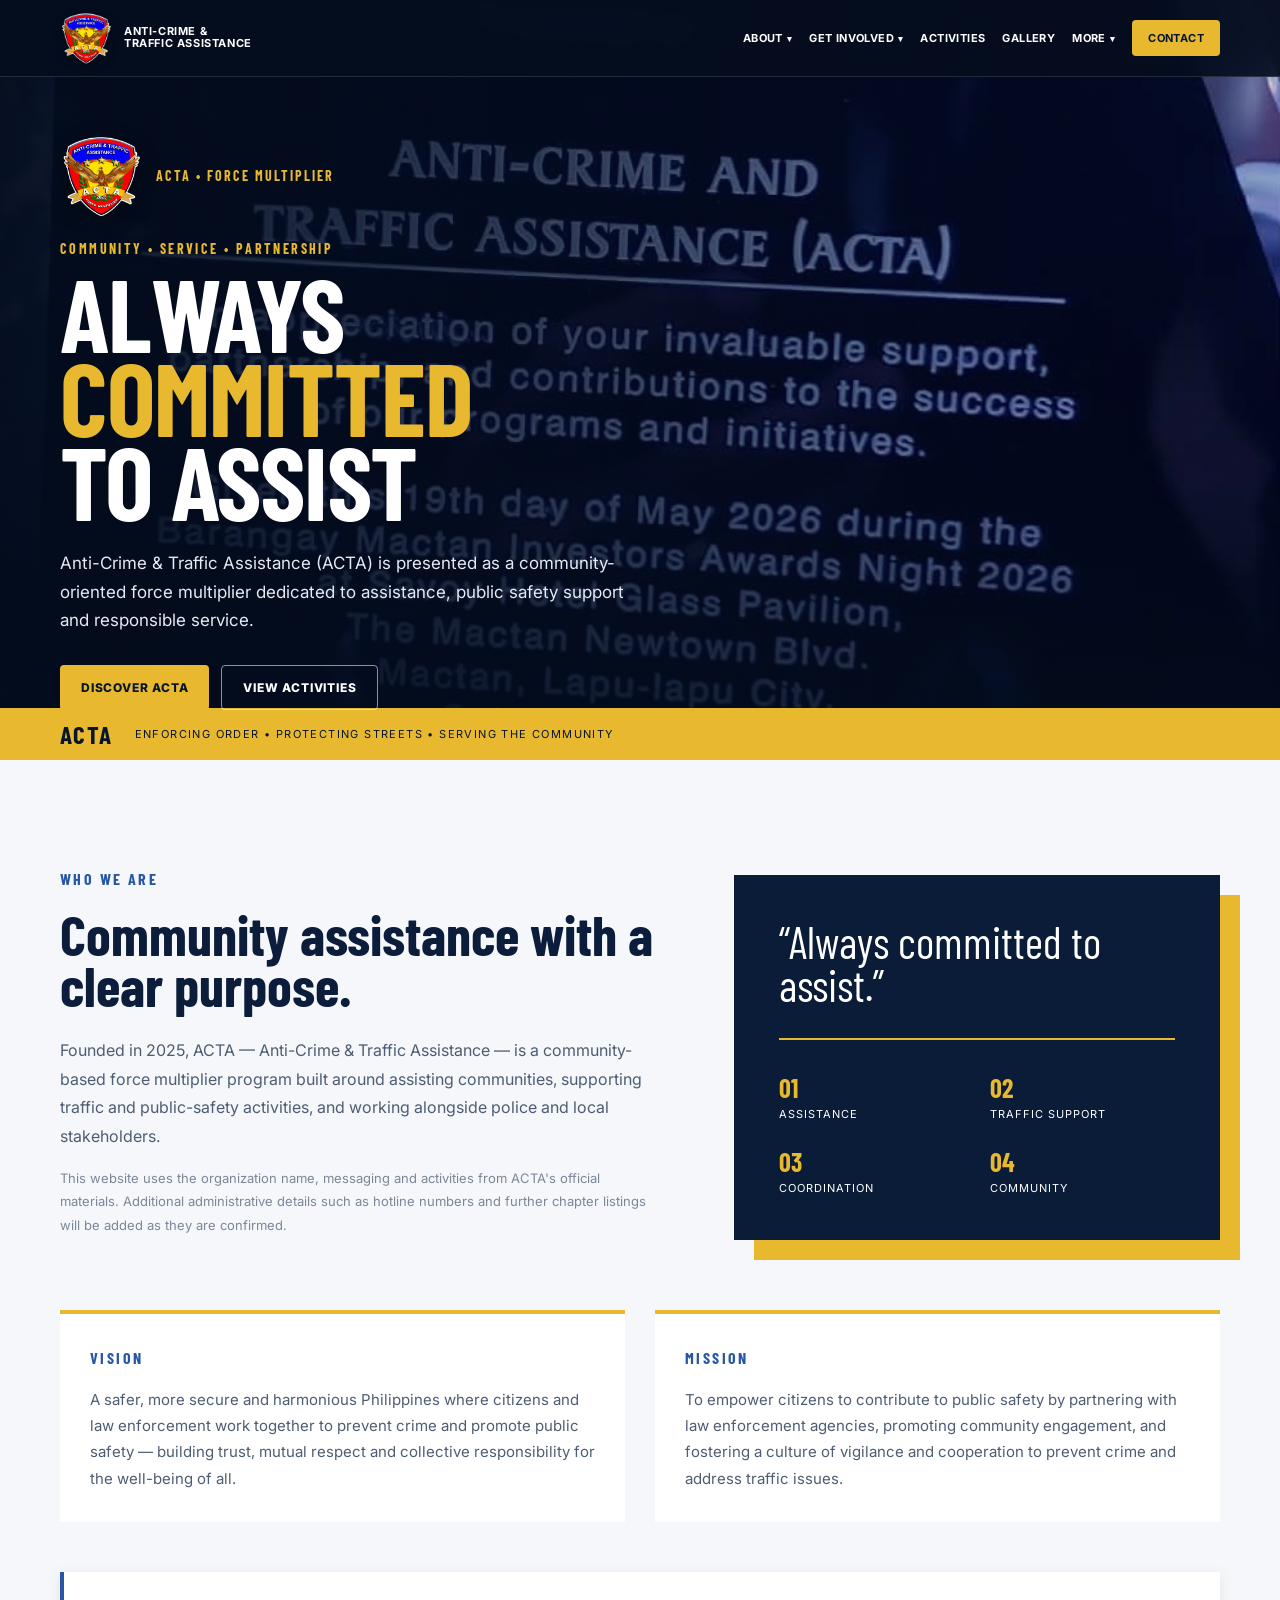
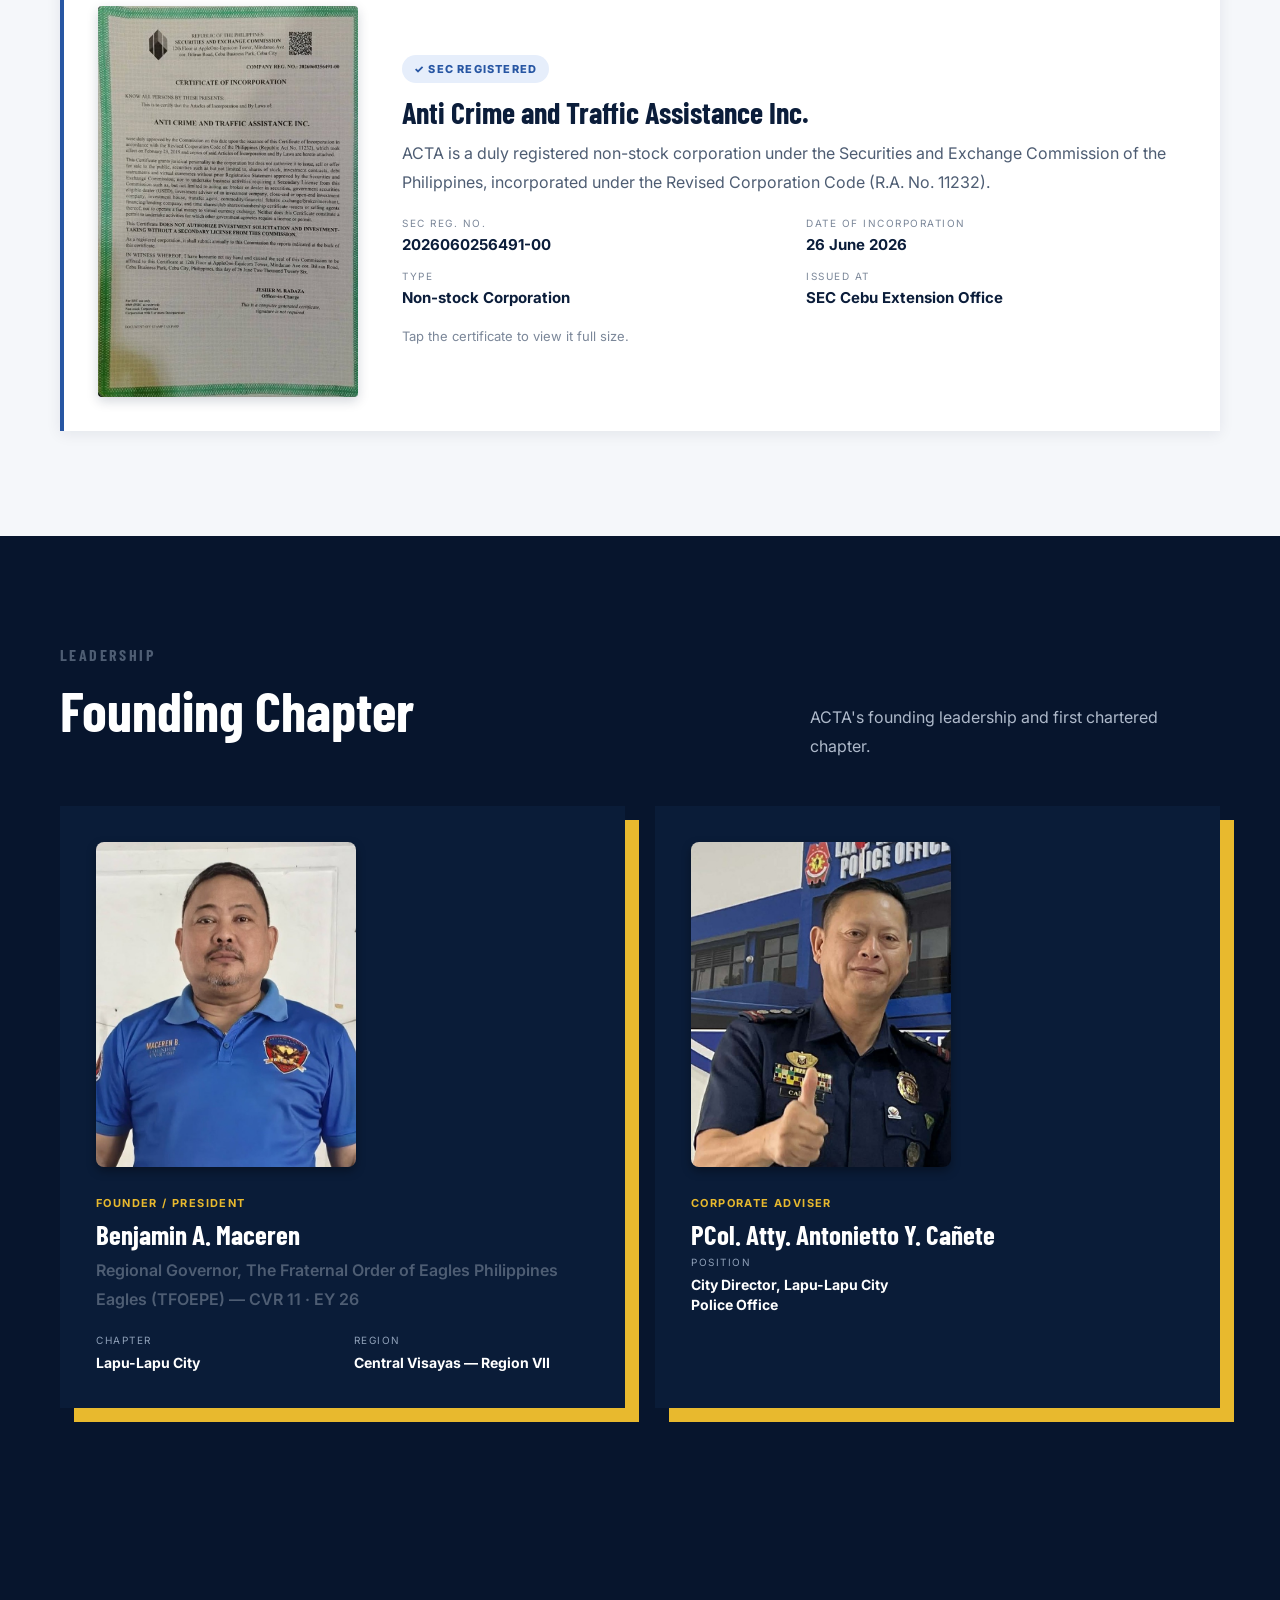
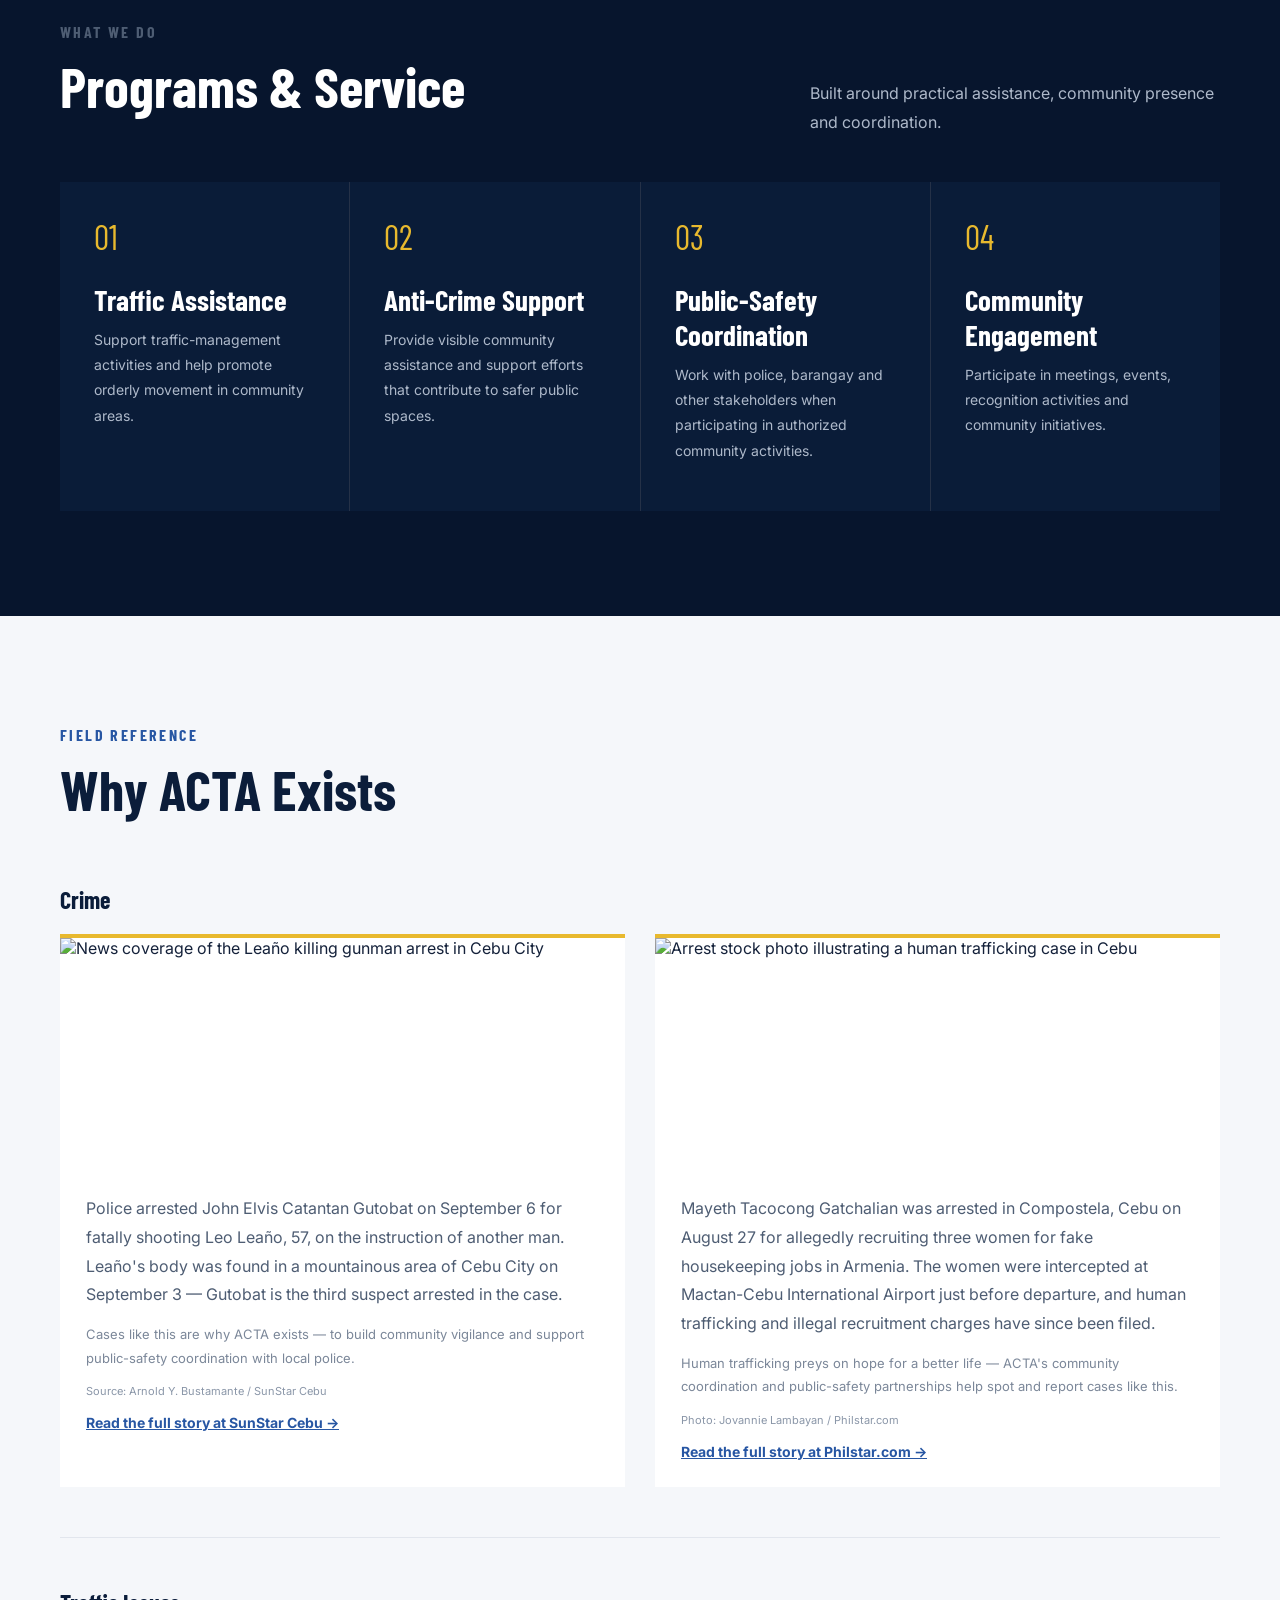
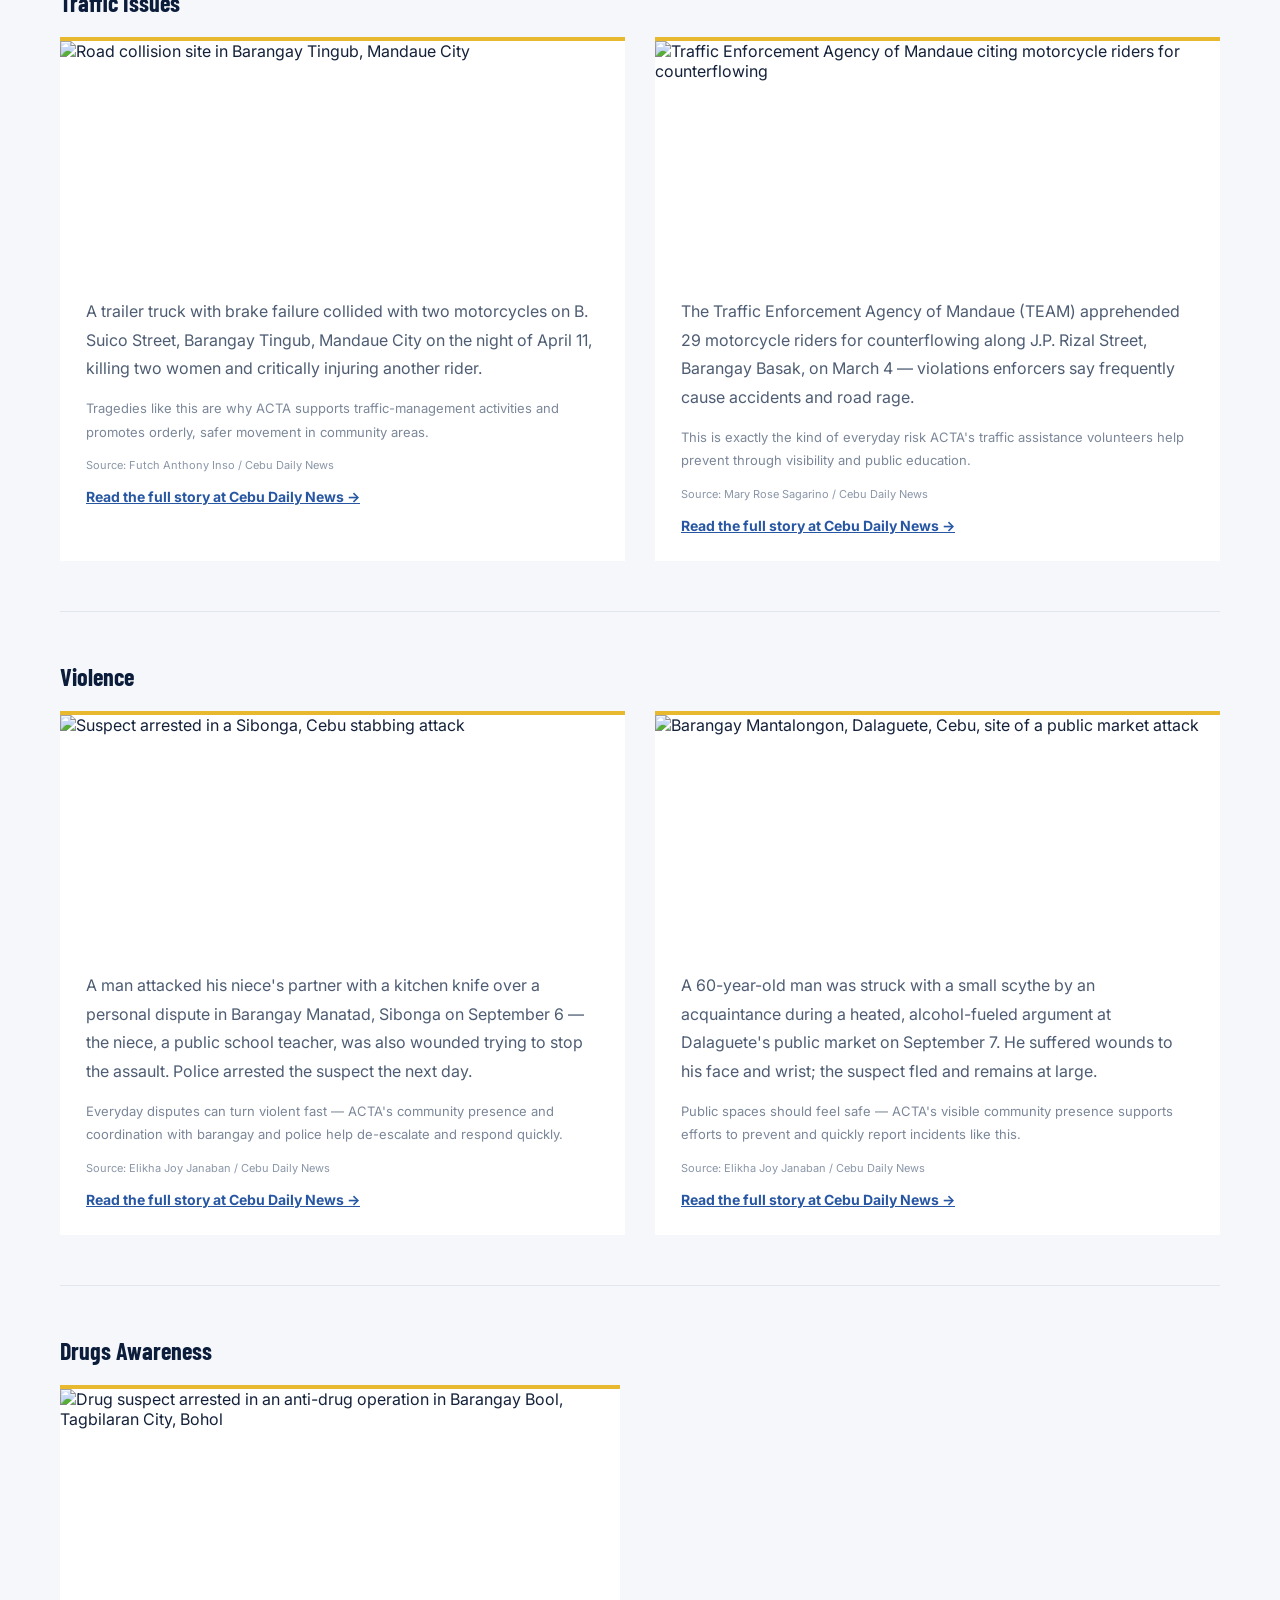
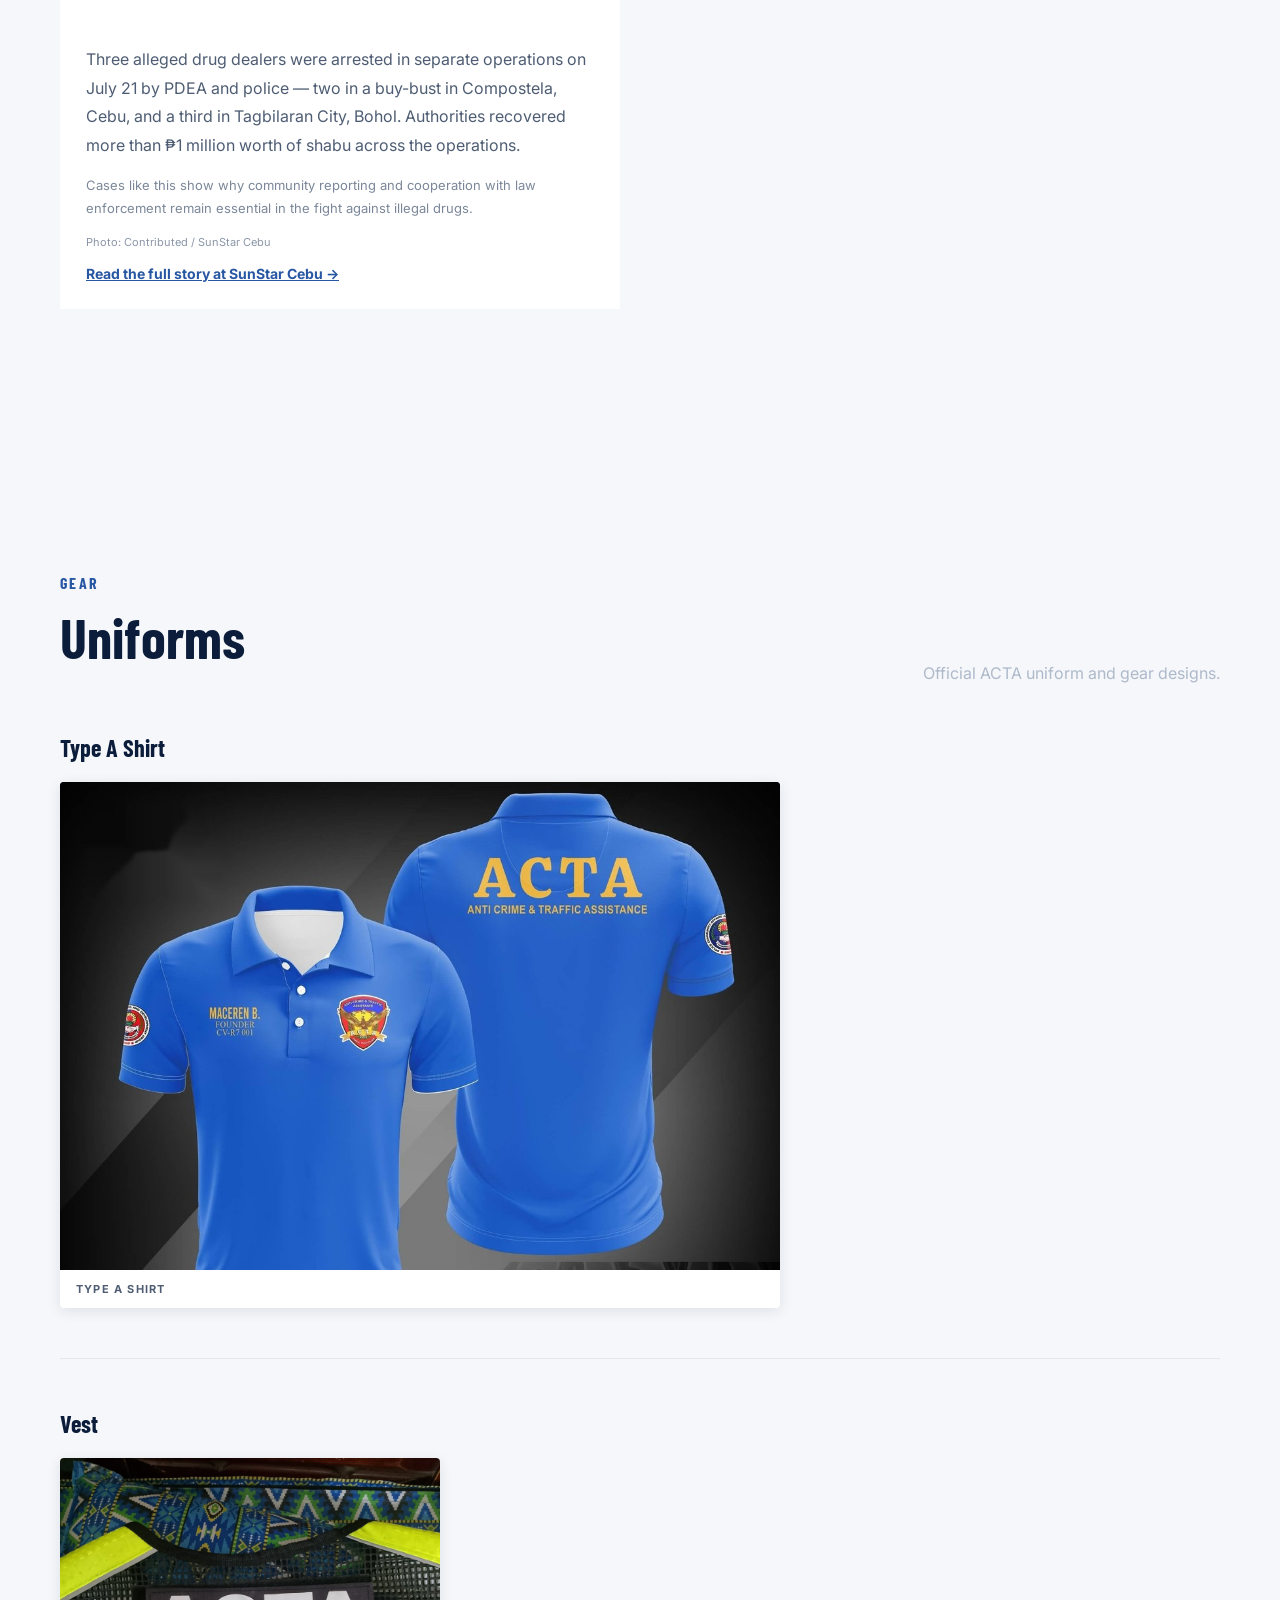
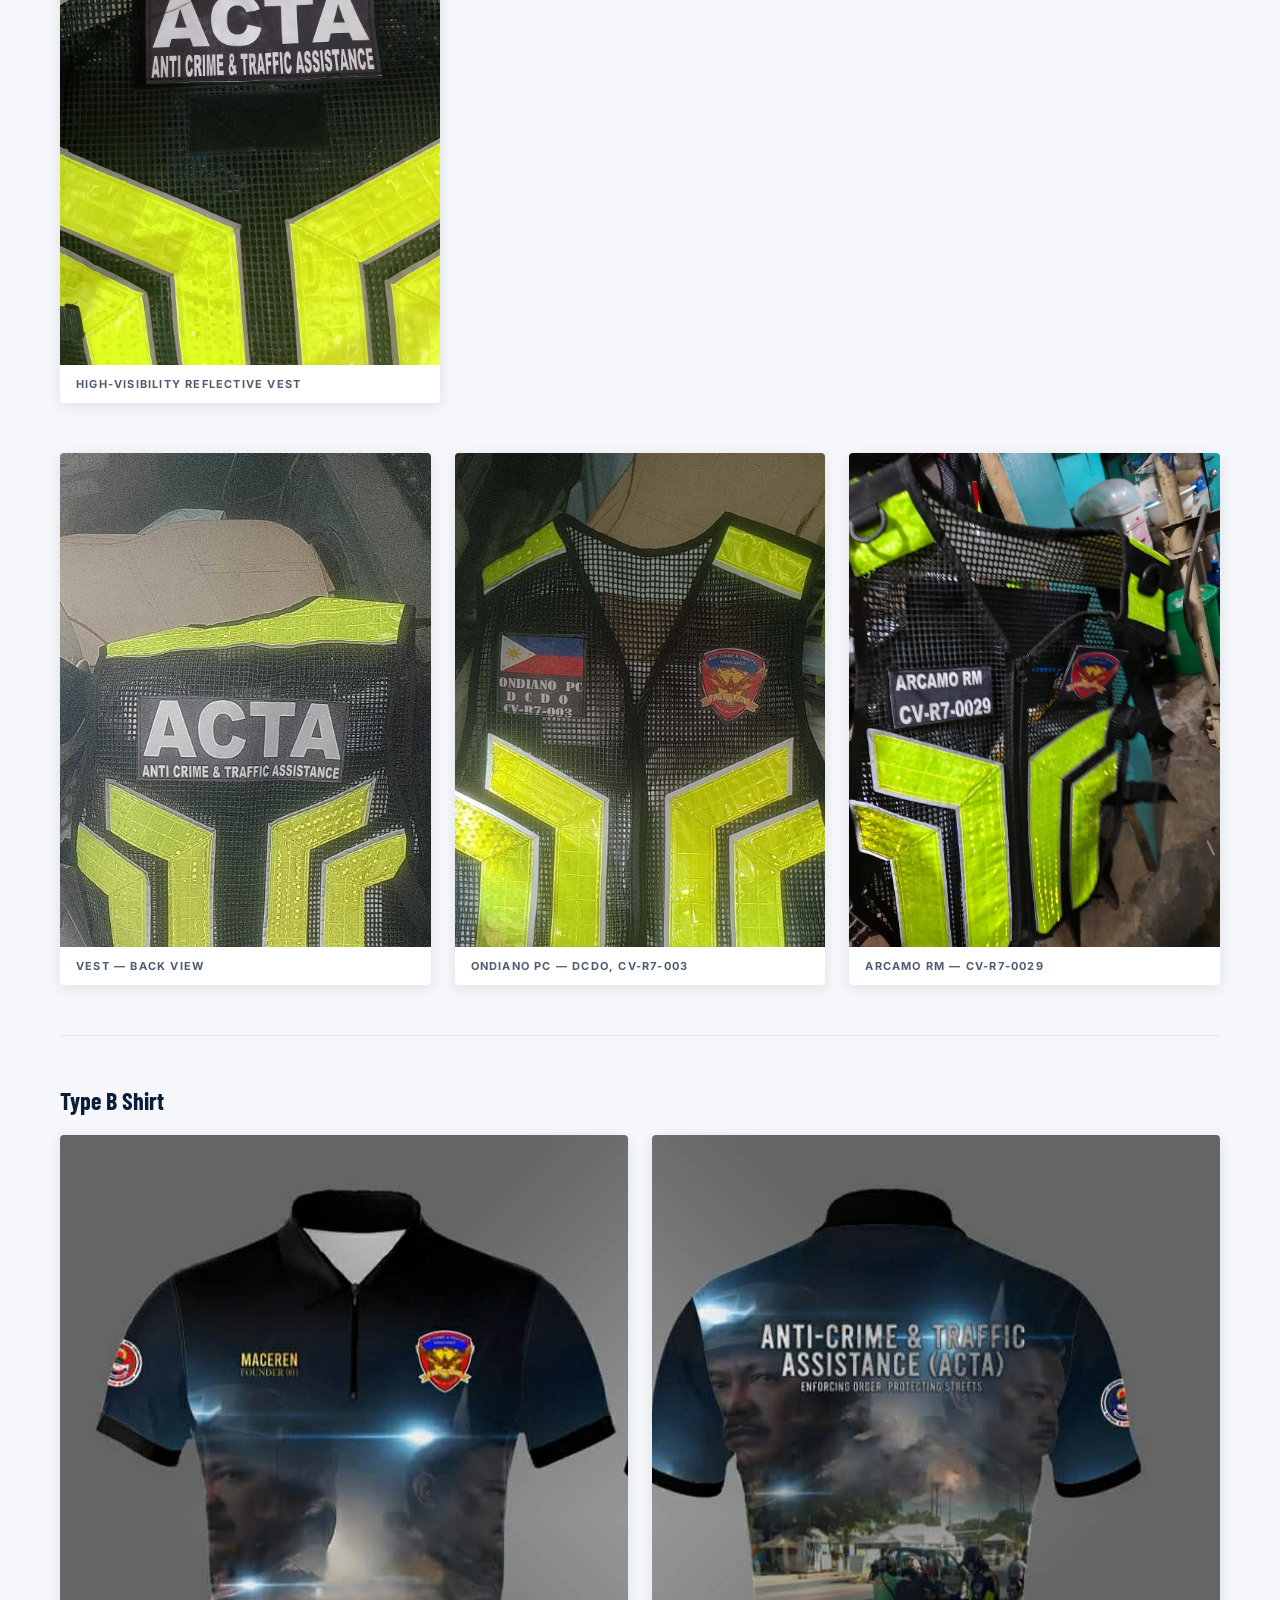
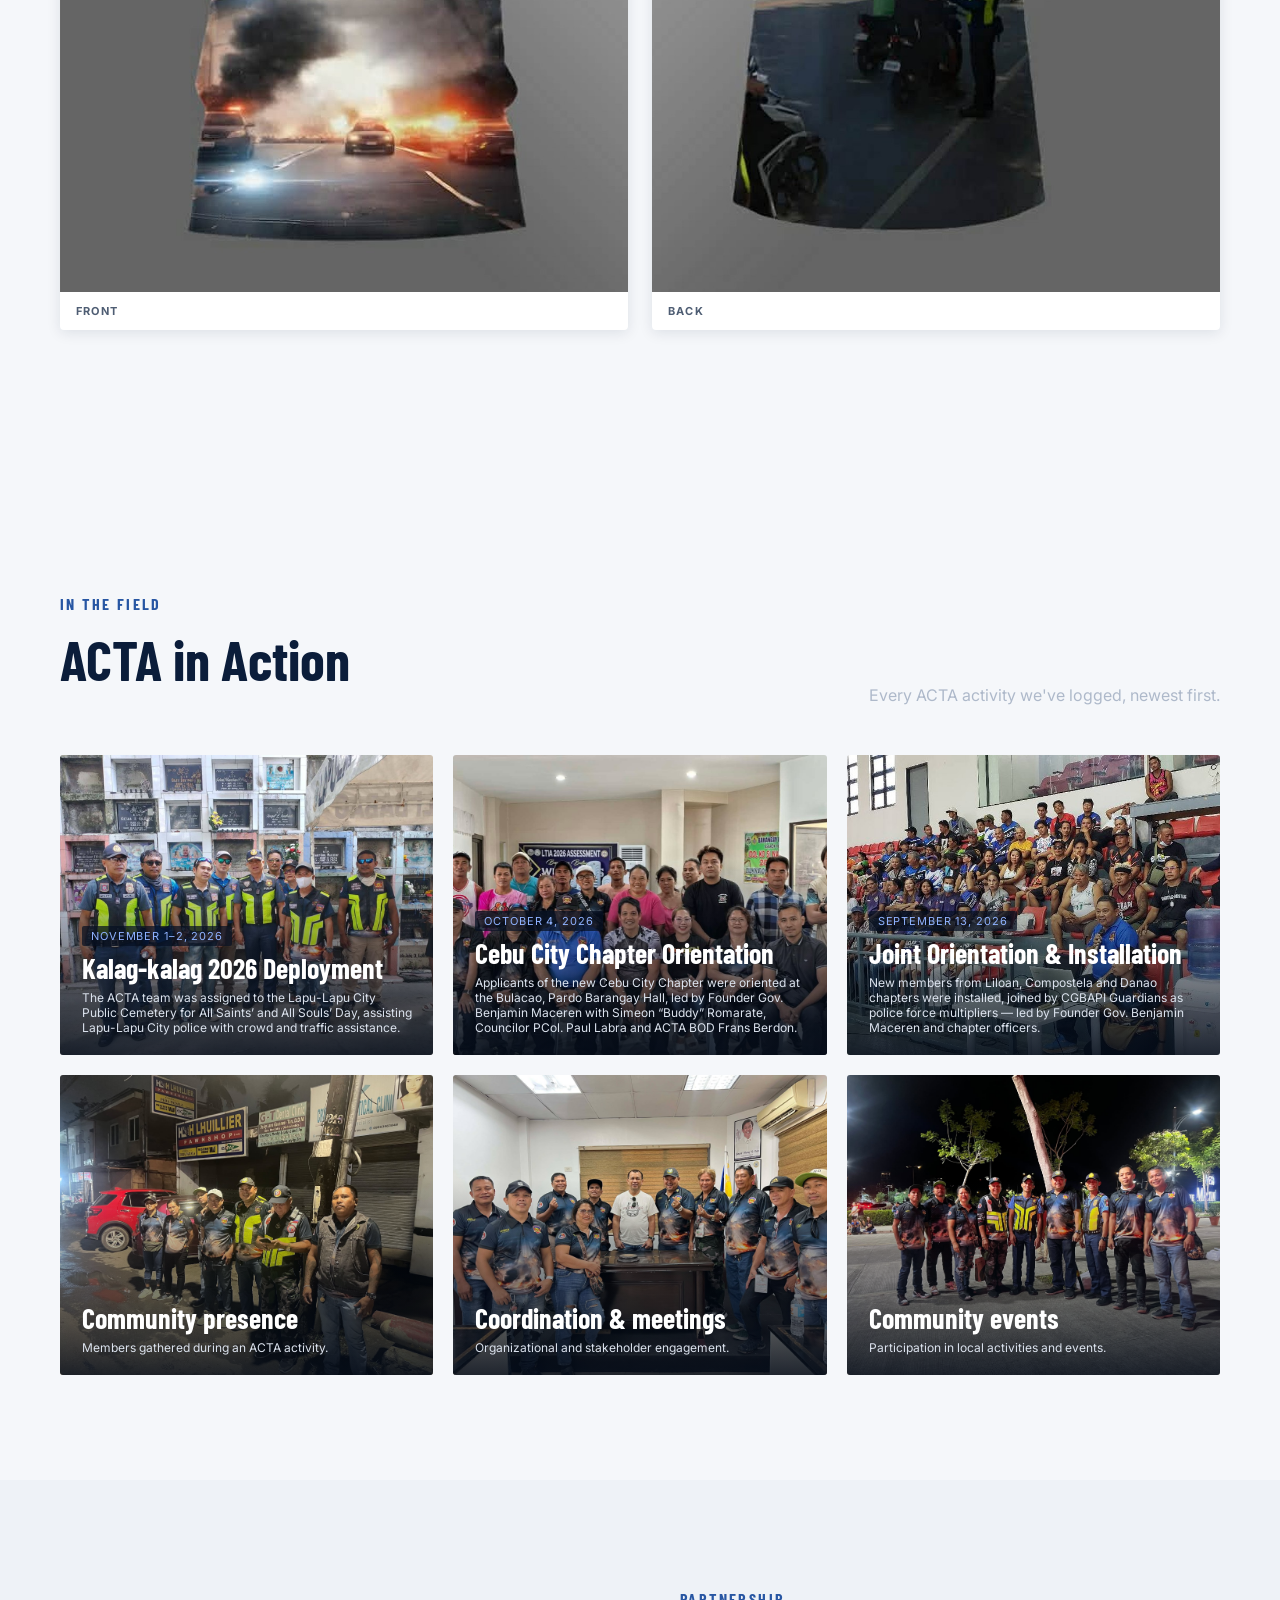
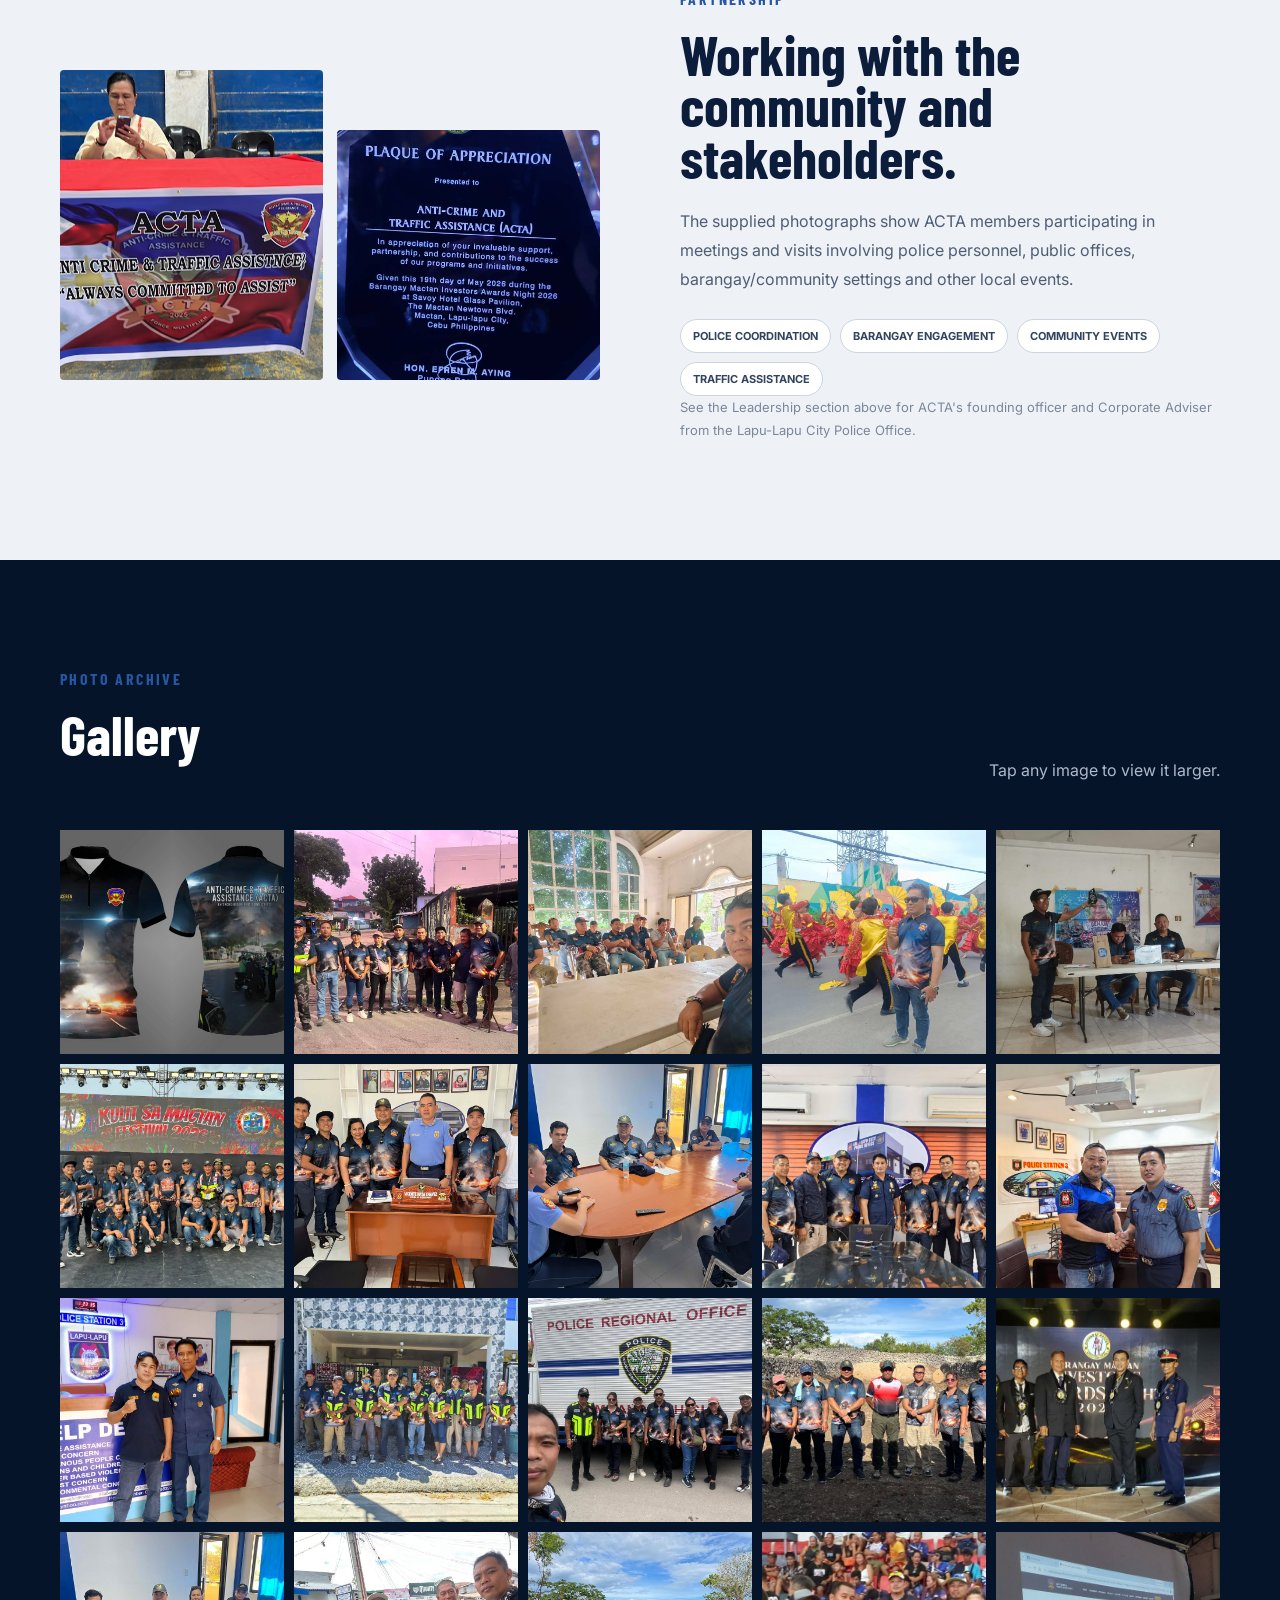
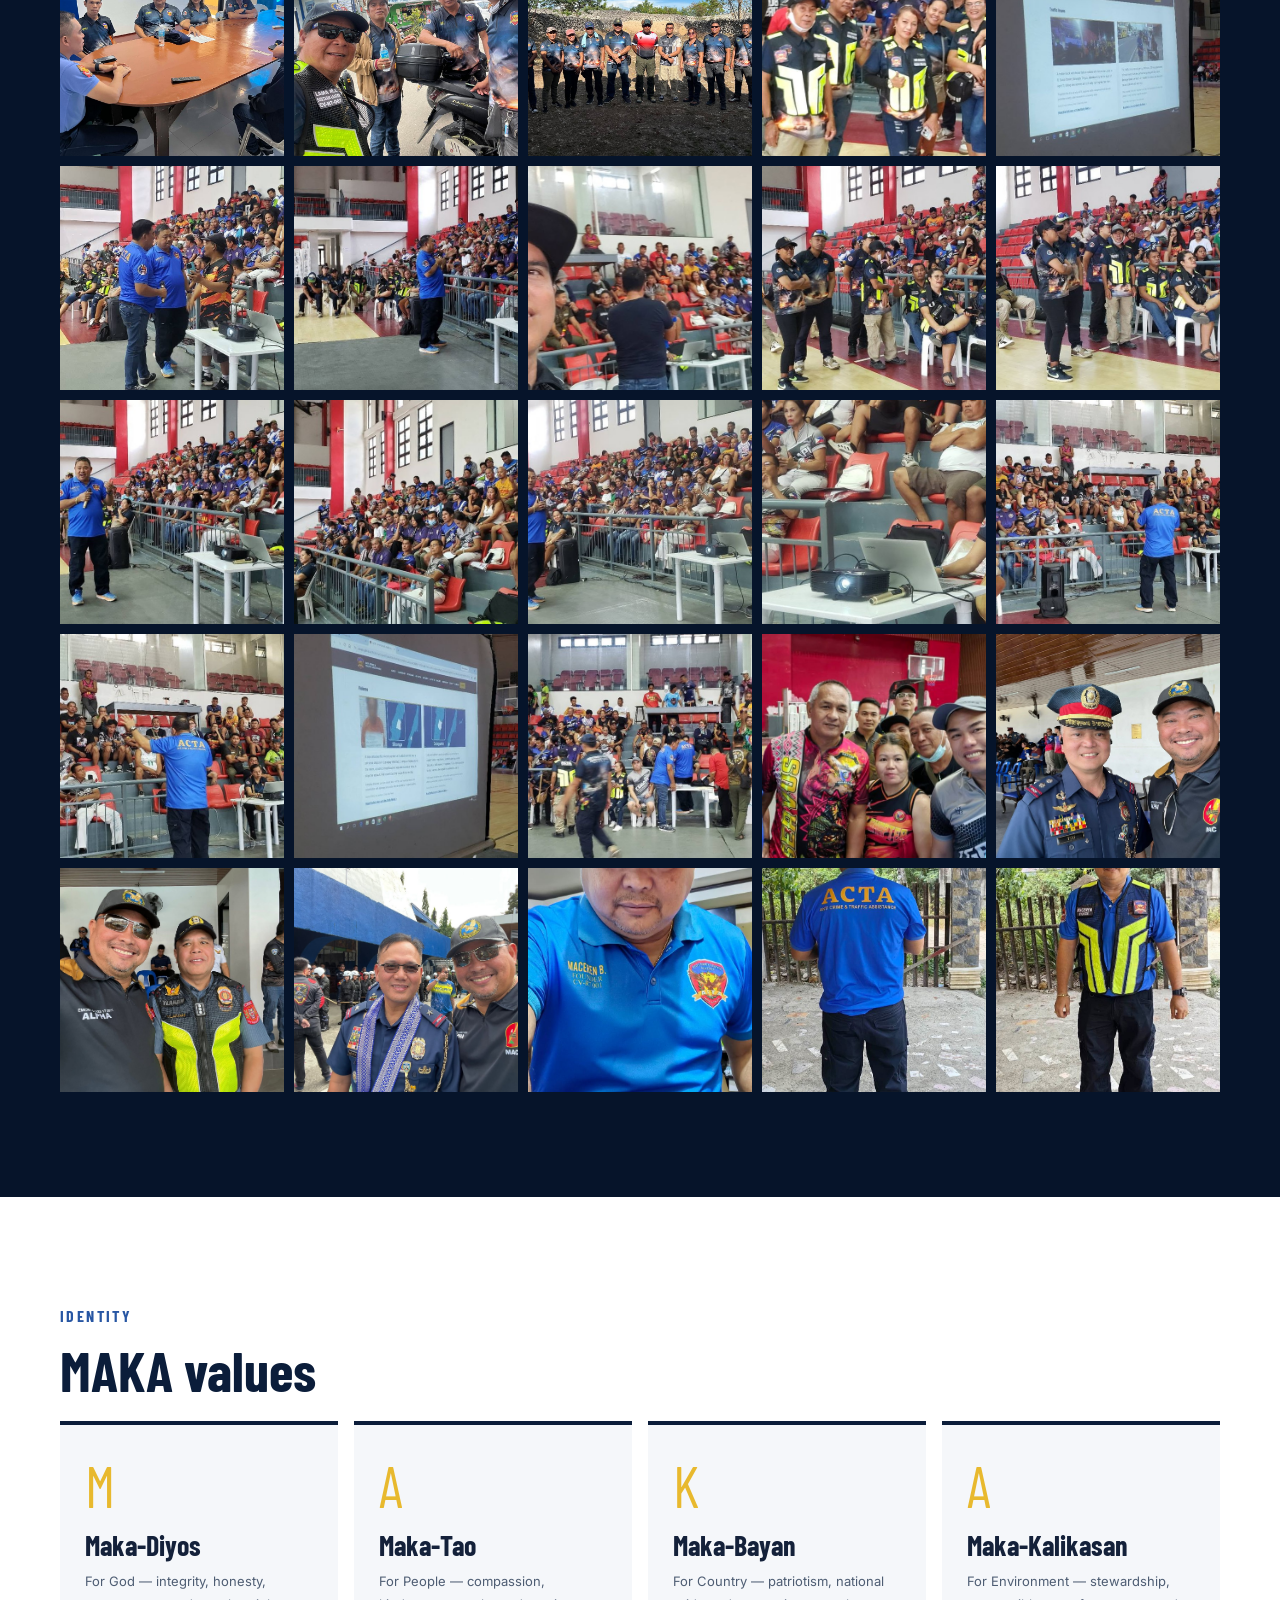
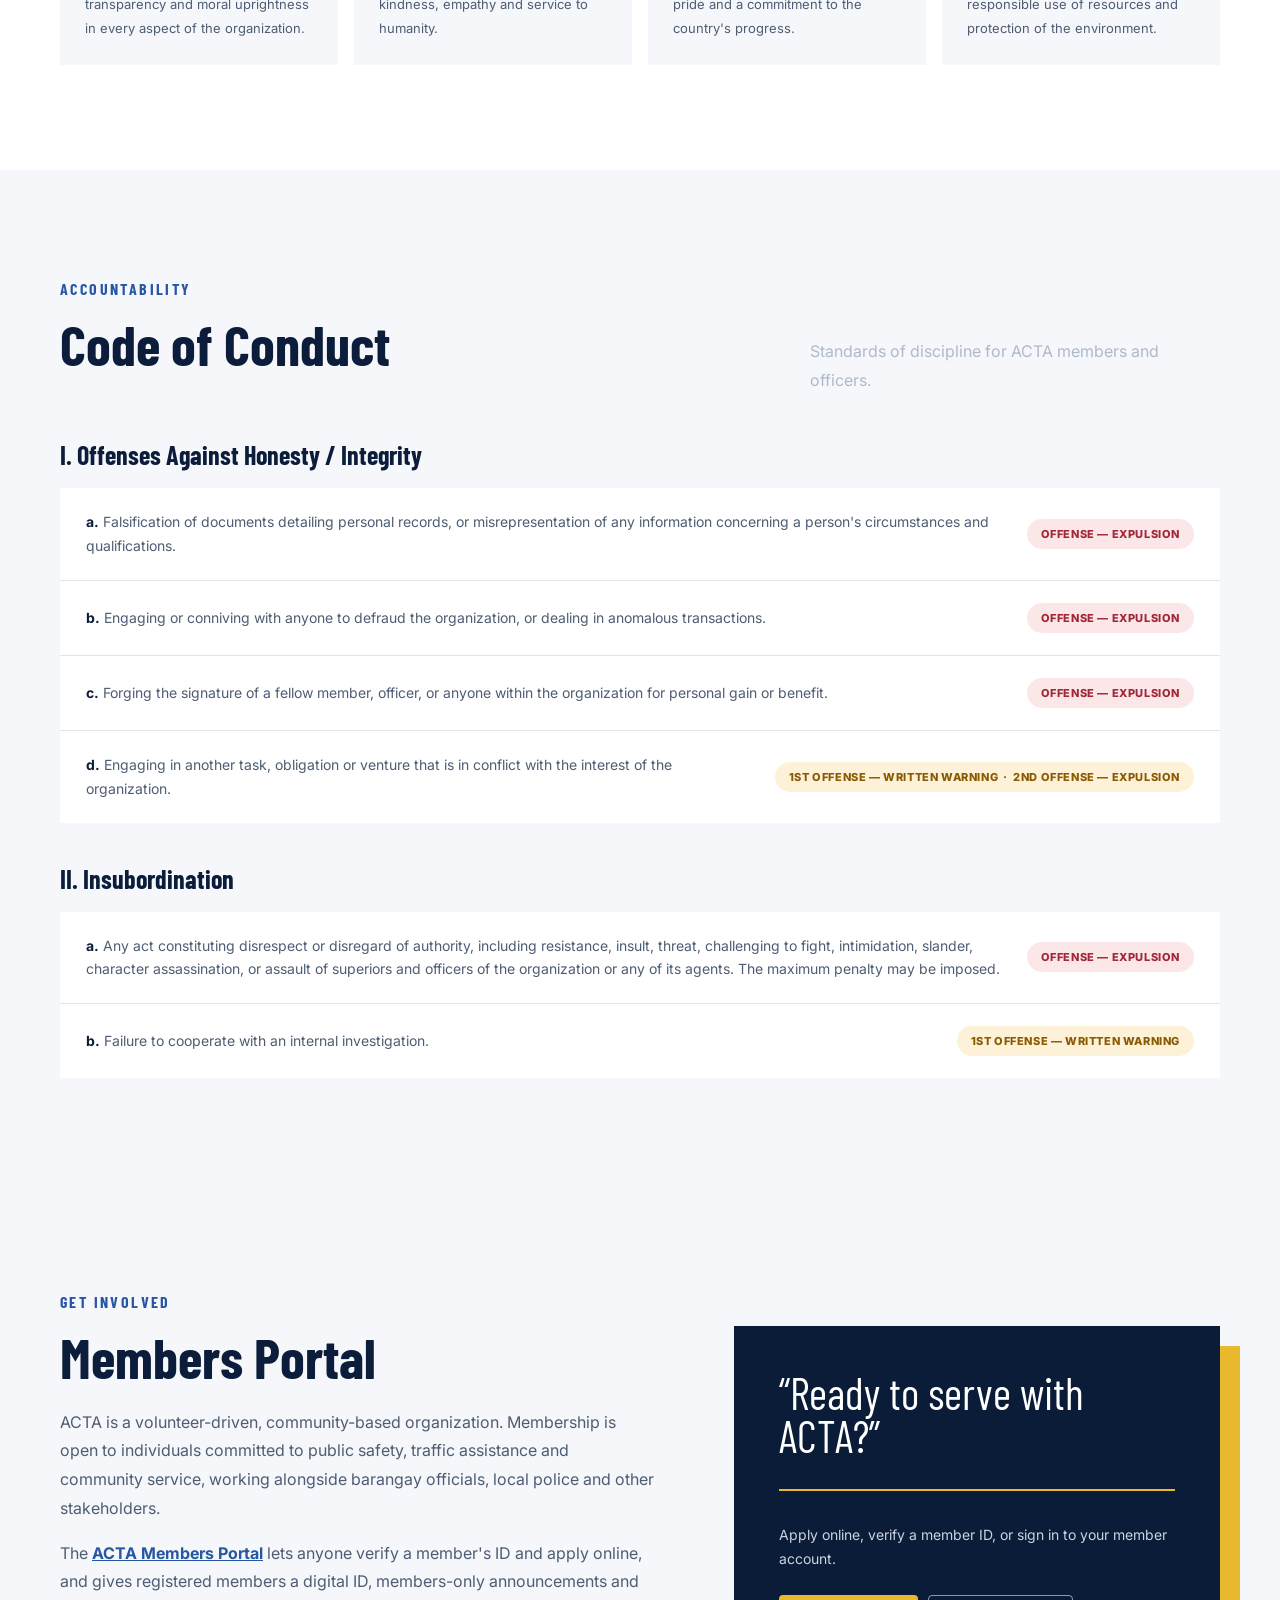
==== commit b1fc3c91: "acta-activity-kalag-kalag" ====
--- a/index.html
+++ b/index.html
@@ -278,6 +278,7 @@
   <div class="container">
     <div class="section-head light"><div><p class="eyebrow blue">IN THE FIELD</p><h2>ACTA in Action</h2></div><p>Every ACTA activity we've logged, newest first.</p></div>
     <div class="activity-grid">
+      <figure class="activity-card"><a href="activities/kalag-kalag-2026.html"><img src="assets/acta-activity-kalag-kalag.jpg" alt="ACTA members and Lapu-Lapu City police officers in a group photo at the cemetery" loading="lazy"><figcaption><em>November 1&ndash;2, 2026</em><b>Kalag-kalag 2026 Deployment</b><span>The ACTA team was assigned to the Lapu-Lapu City Public Cemetery for All Saints&rsquo; and All Souls&rsquo; Day, assisting Lapu-Lapu City police with crowd and traffic assistance.</span></figcaption></a></figure>
       <figure class="activity-card"><a href="activities/cebu-city-orientation-2026-10-04.html"><img src="assets/acta-activity-cebu-city.jpg" alt="ACTA members and Cebu City chapter applicants in a group photo at the Bulacao barangay hall" loading="lazy"><figcaption><em>October 4, 2026</em><b>Cebu City Chapter Orientation</b><span>Applicants of the new Cebu City Chapter were oriented at the Bulacao, Pardo Barangay Hall, led by Founder Gov. Benjamin Maceren with Simeon &ldquo;Buddy&rdquo; Romarate, Councilor PCol. Paul Labra and ACTA BOD Frans Berdon.</span></figcaption></a></figure>
       <figure class="activity-card"><a href="activities/joint-orientation-2026-09-13.html"><img src="assets/acta-activity-orientation.jpg" alt="ACTA officers addressing new members and CGBAPI Guardians at the joint orientation" loading="lazy"><figcaption><em>September 13, 2026</em><b>Joint Orientation &amp; Installation</b><span>New members from Liloan, Compostela and Danao chapters were installed, joined by CGBAPI Guardians as police force multipliers — led by Founder Gov. Benjamin Maceren and chapter officers.</span></figcaption></a></figure>
       <figure class="activity-card"><a href="activities/community-presence.html"><img src="assets/acta-02.jpg" alt="ACTA members during a community activity" loading="lazy"><figcaption><b>Community presence</b><span>Members gathered during an ACTA activity.</span></figcaption></a></figure>
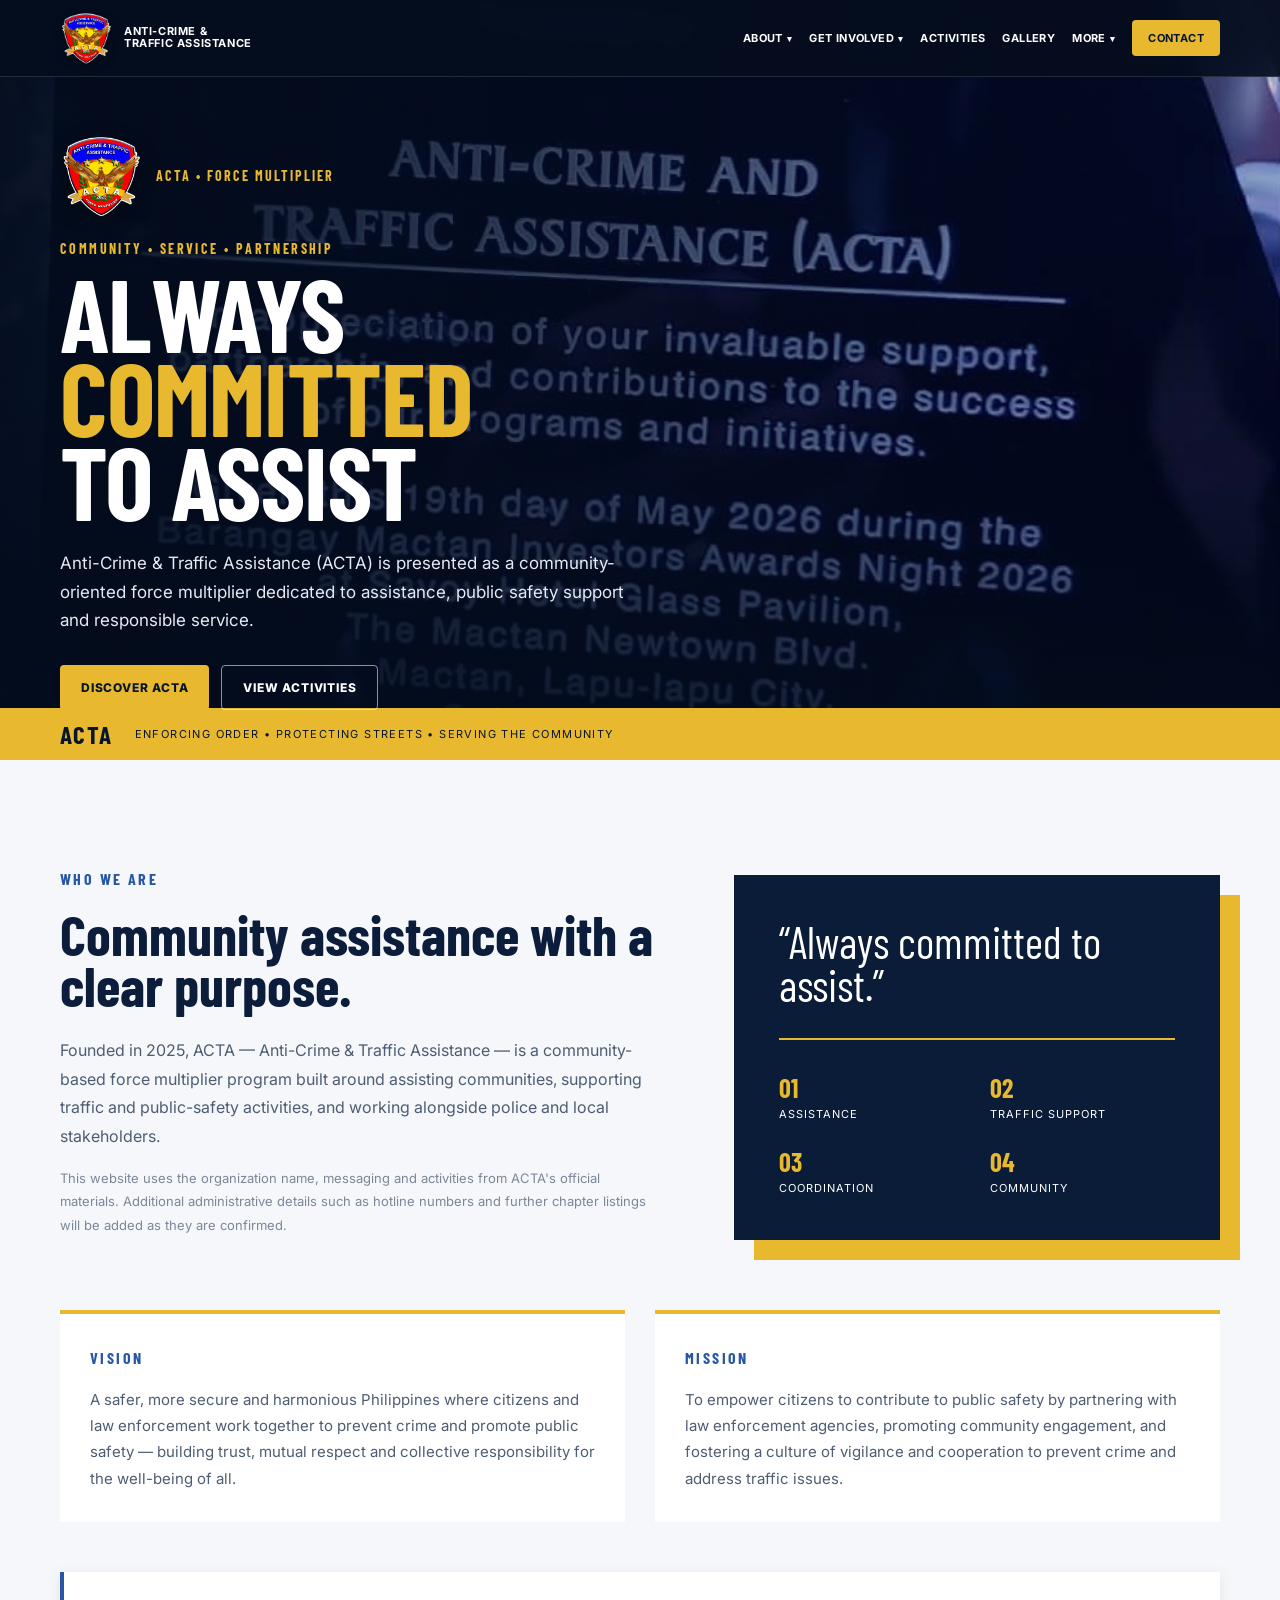
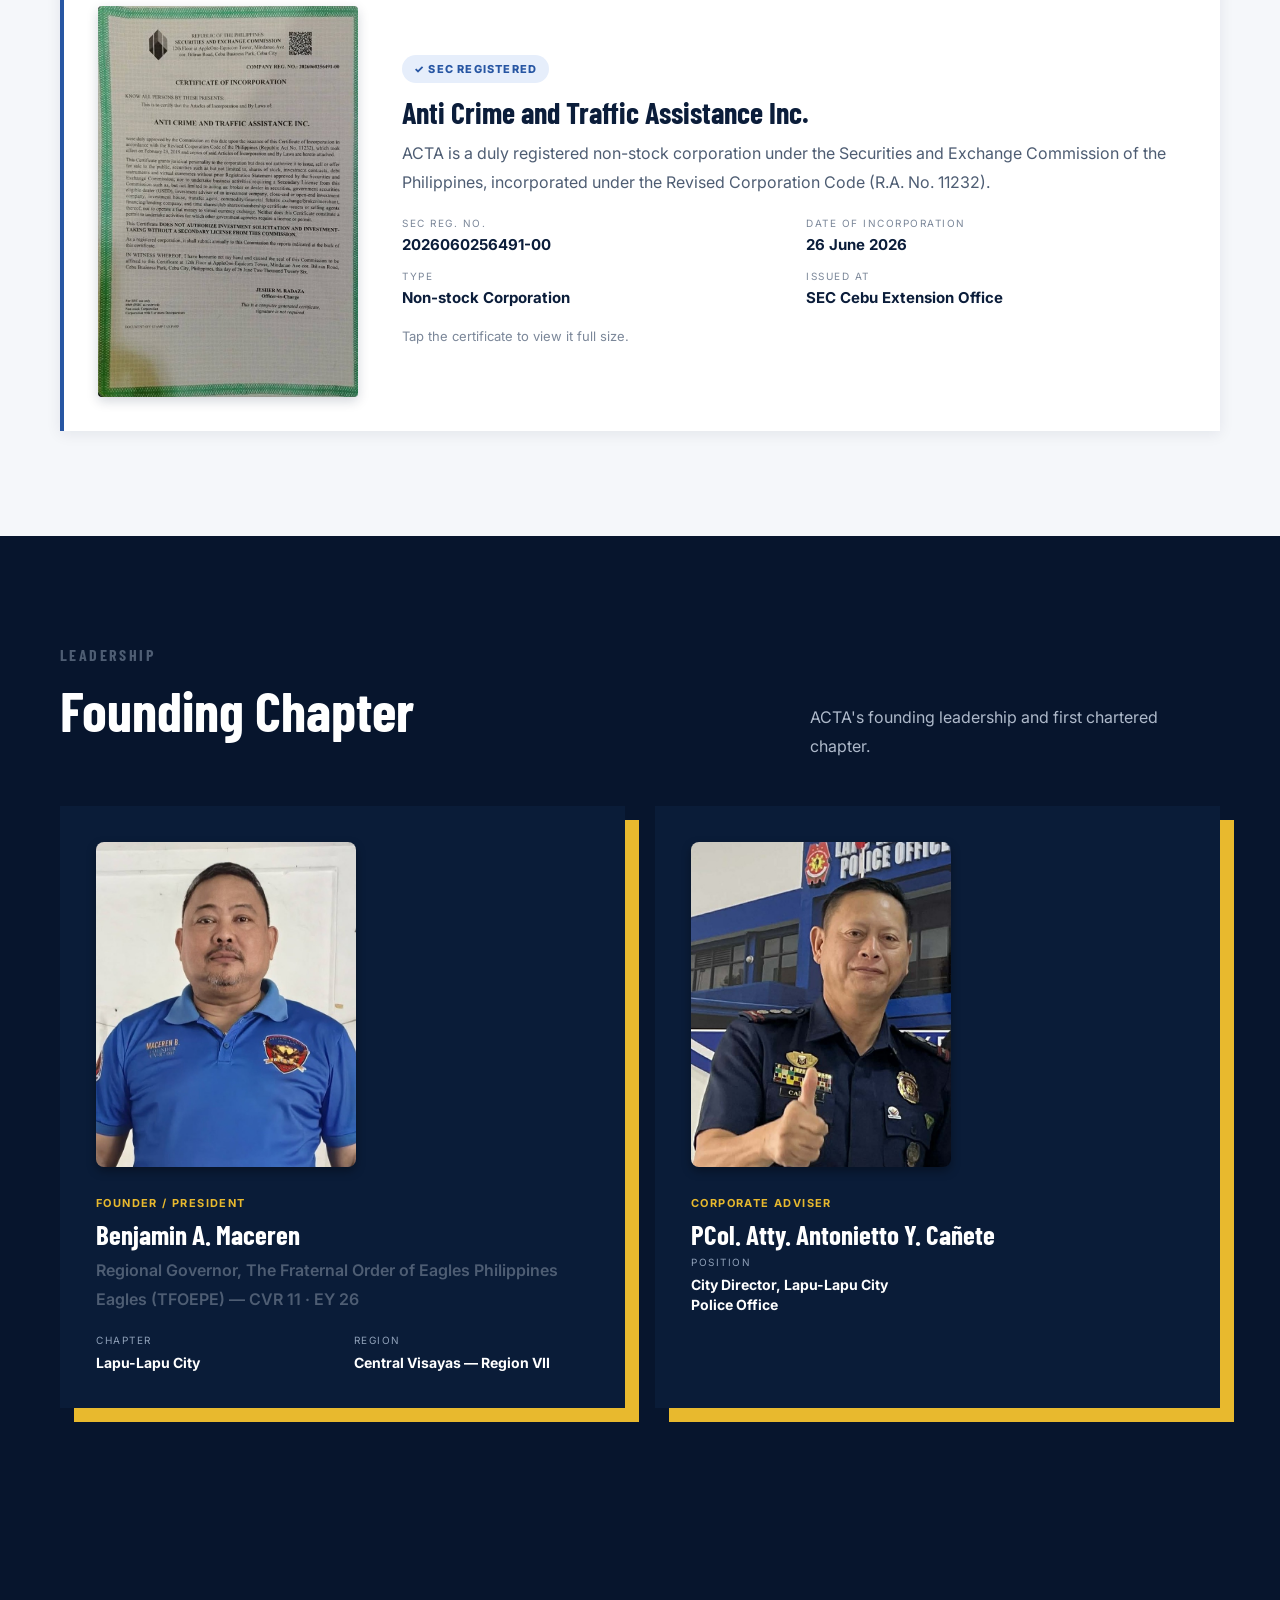
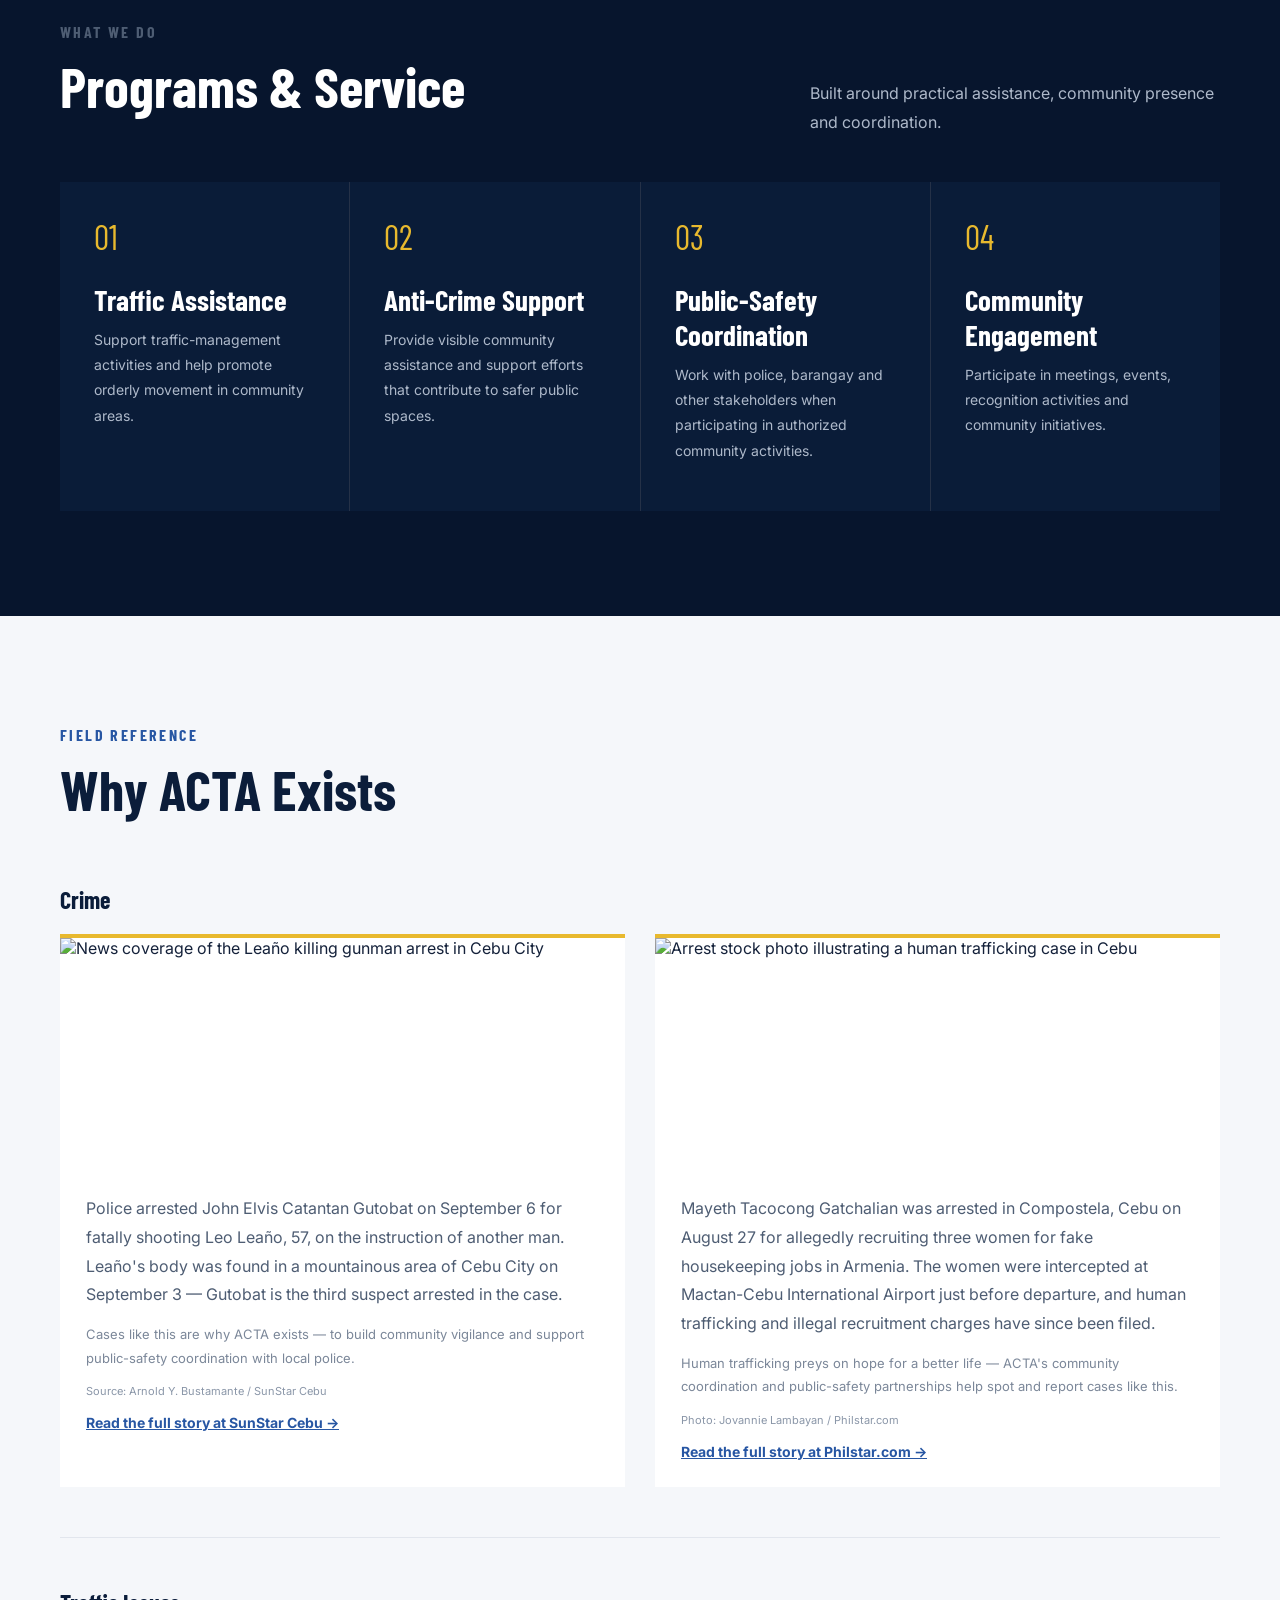
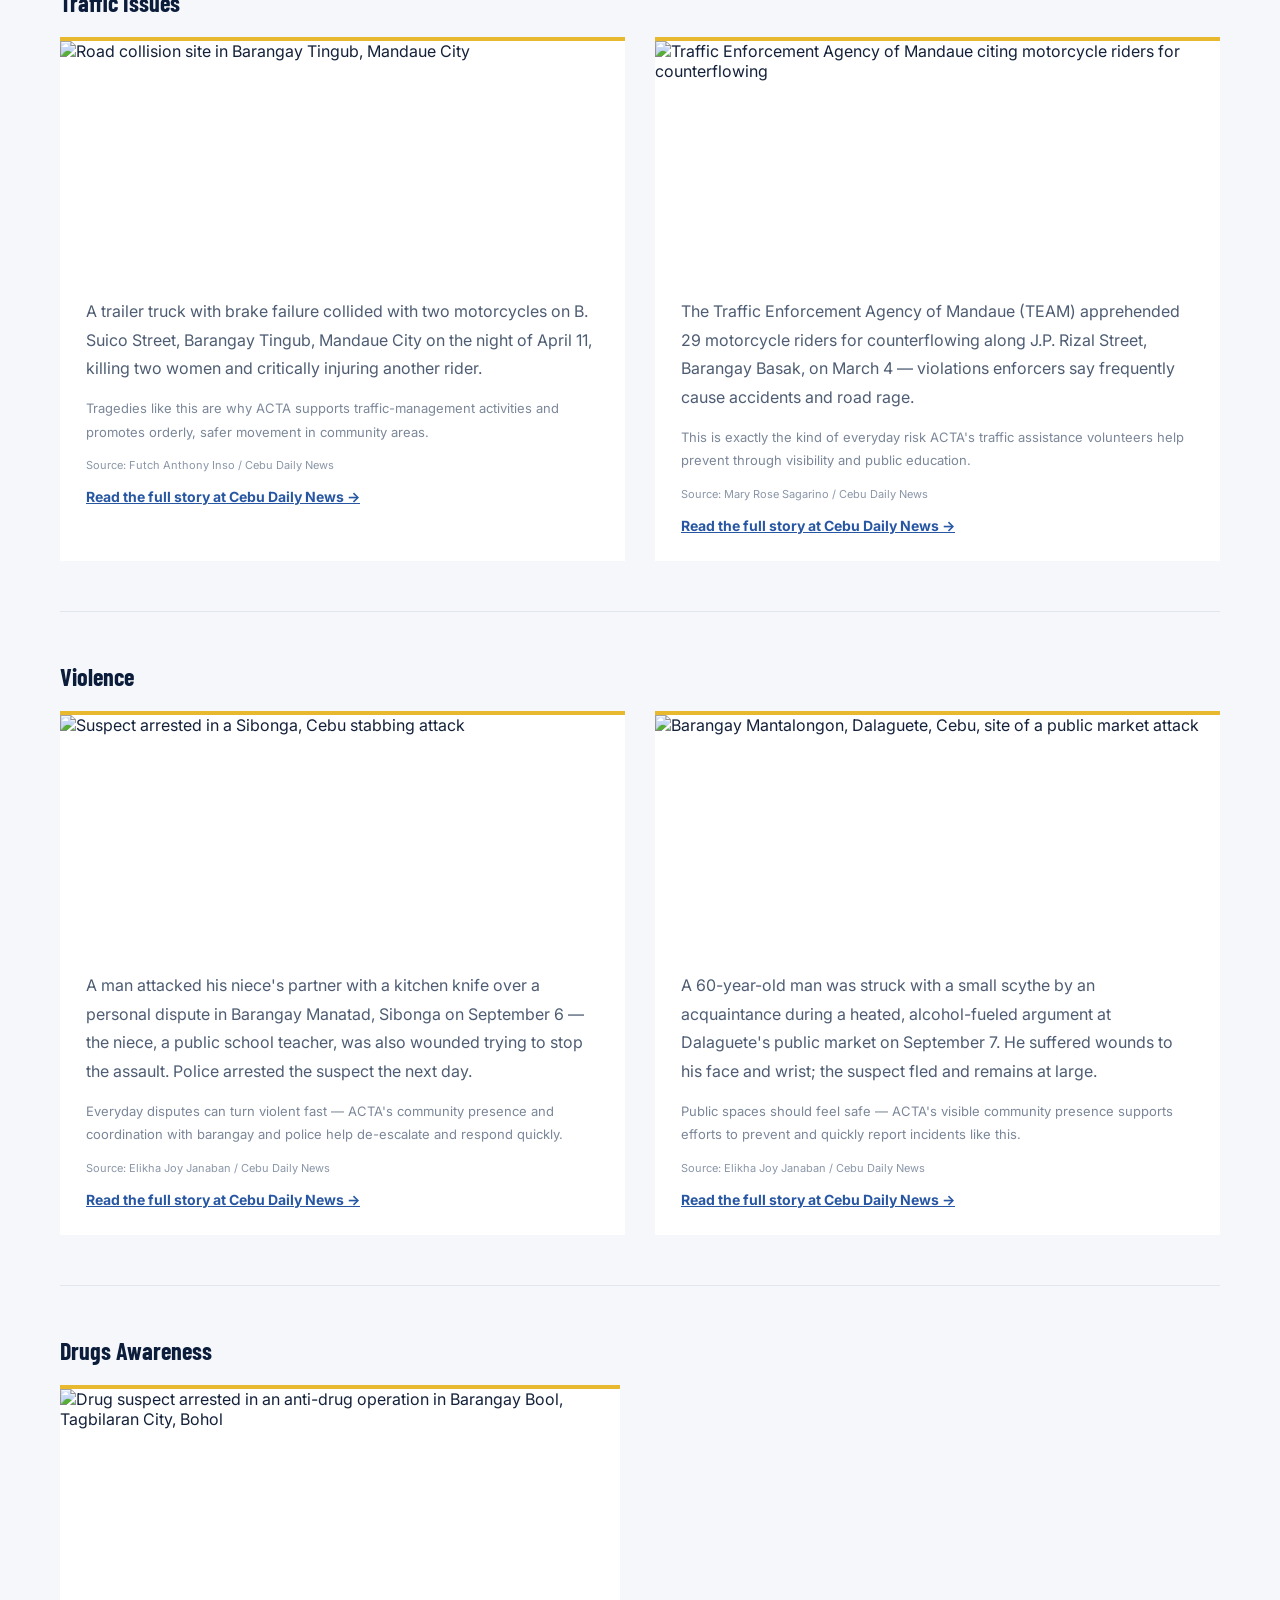
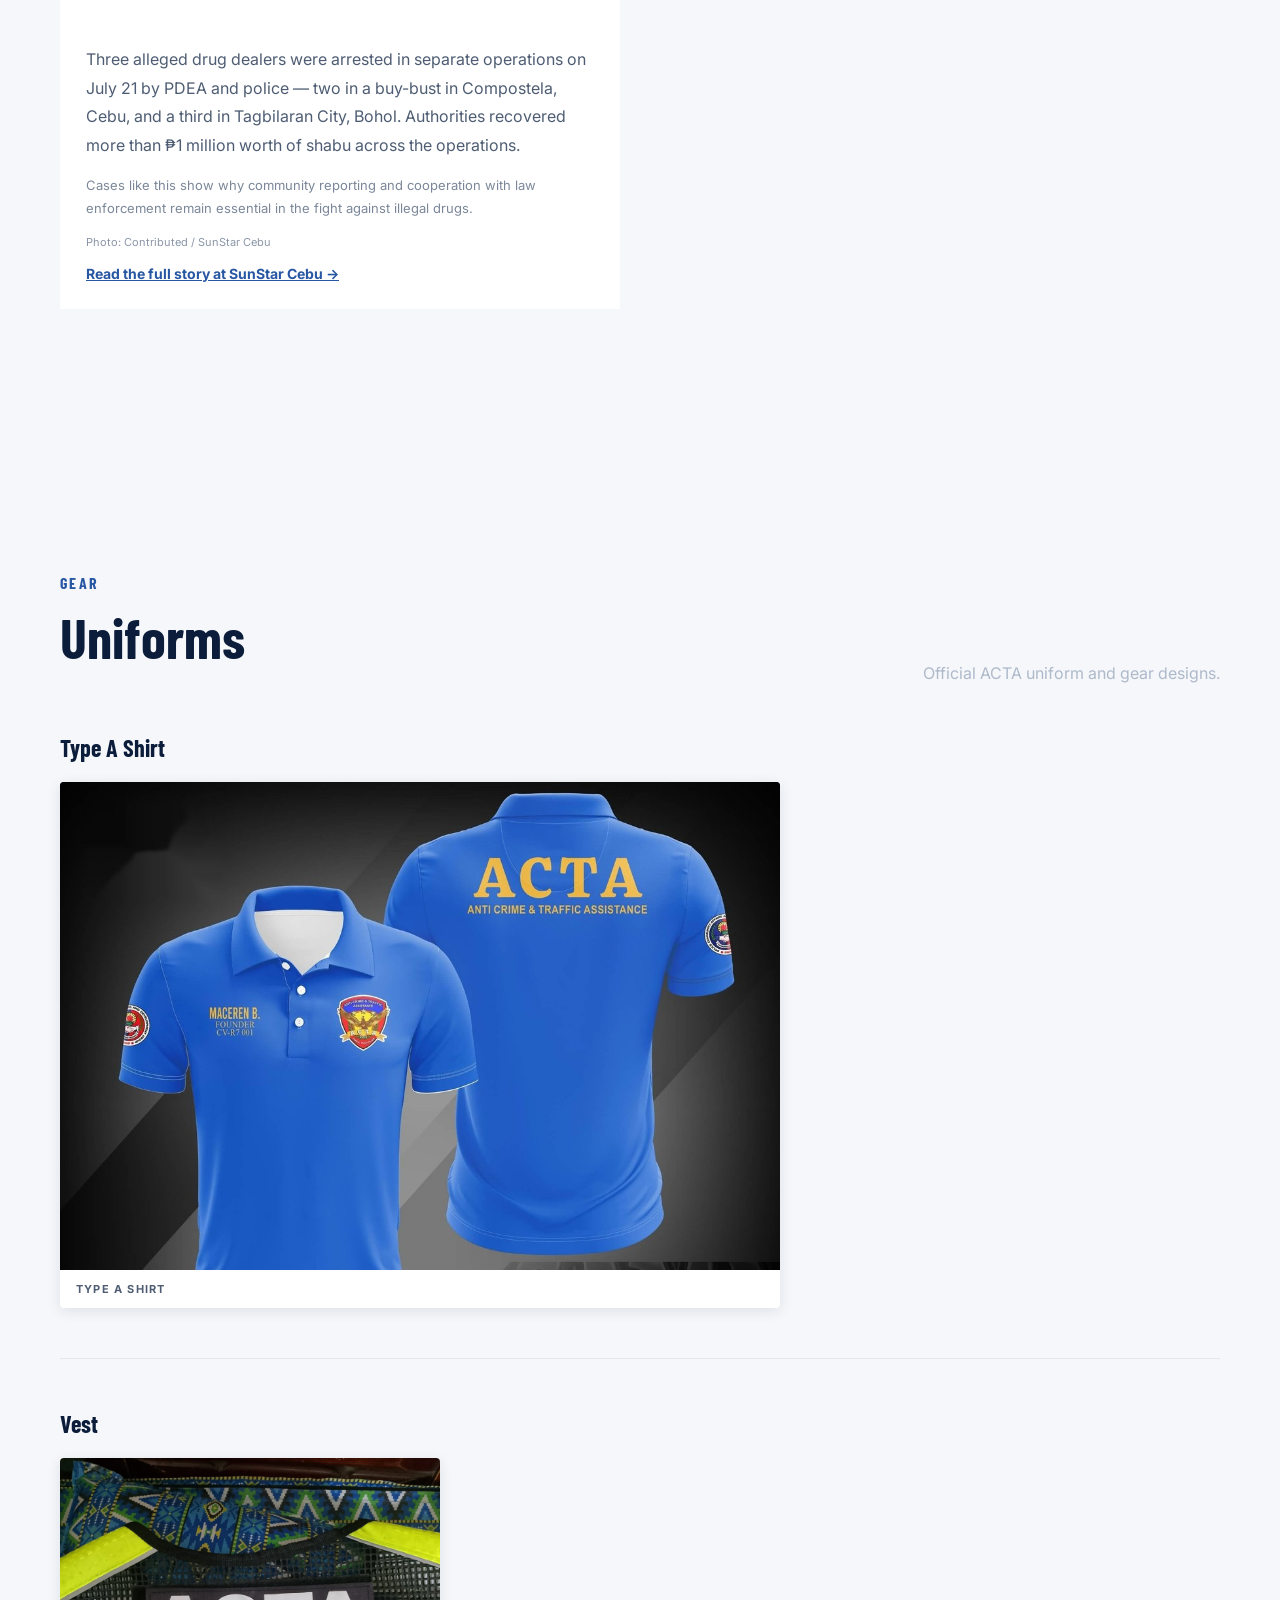
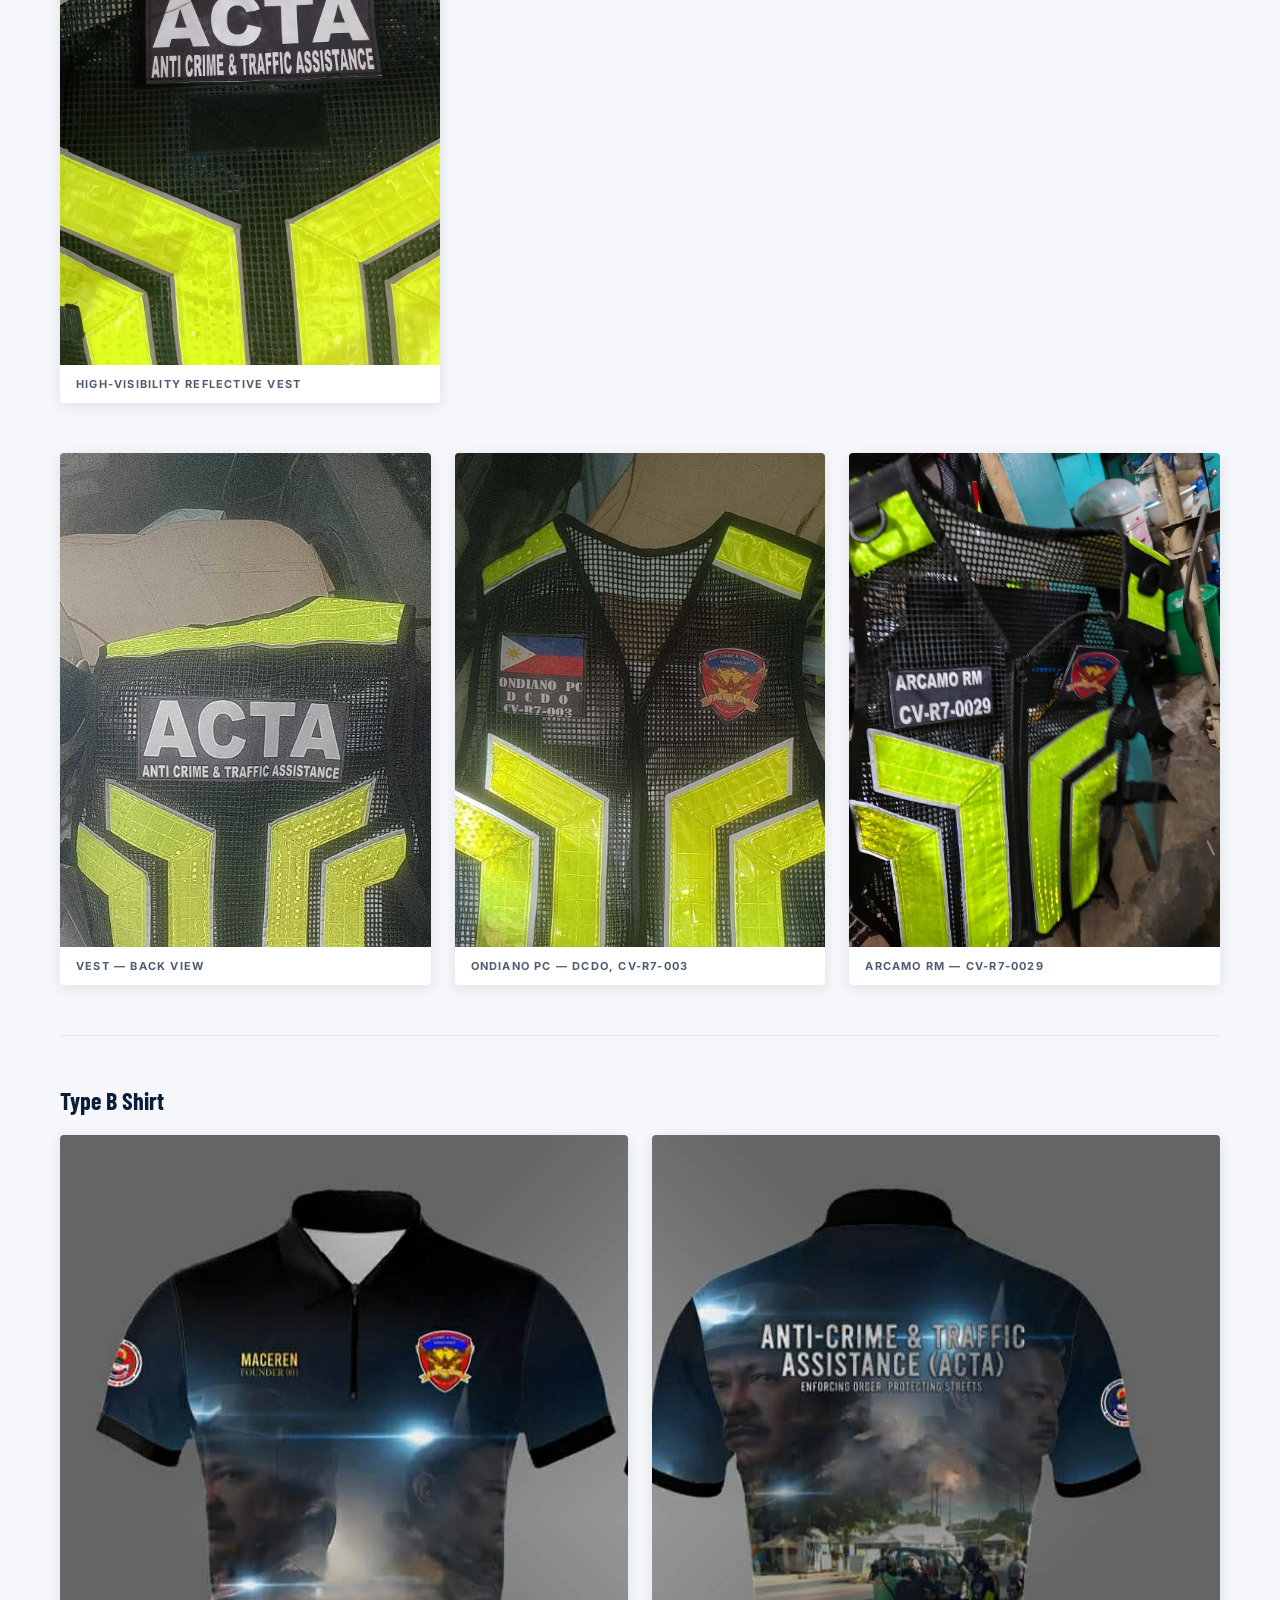
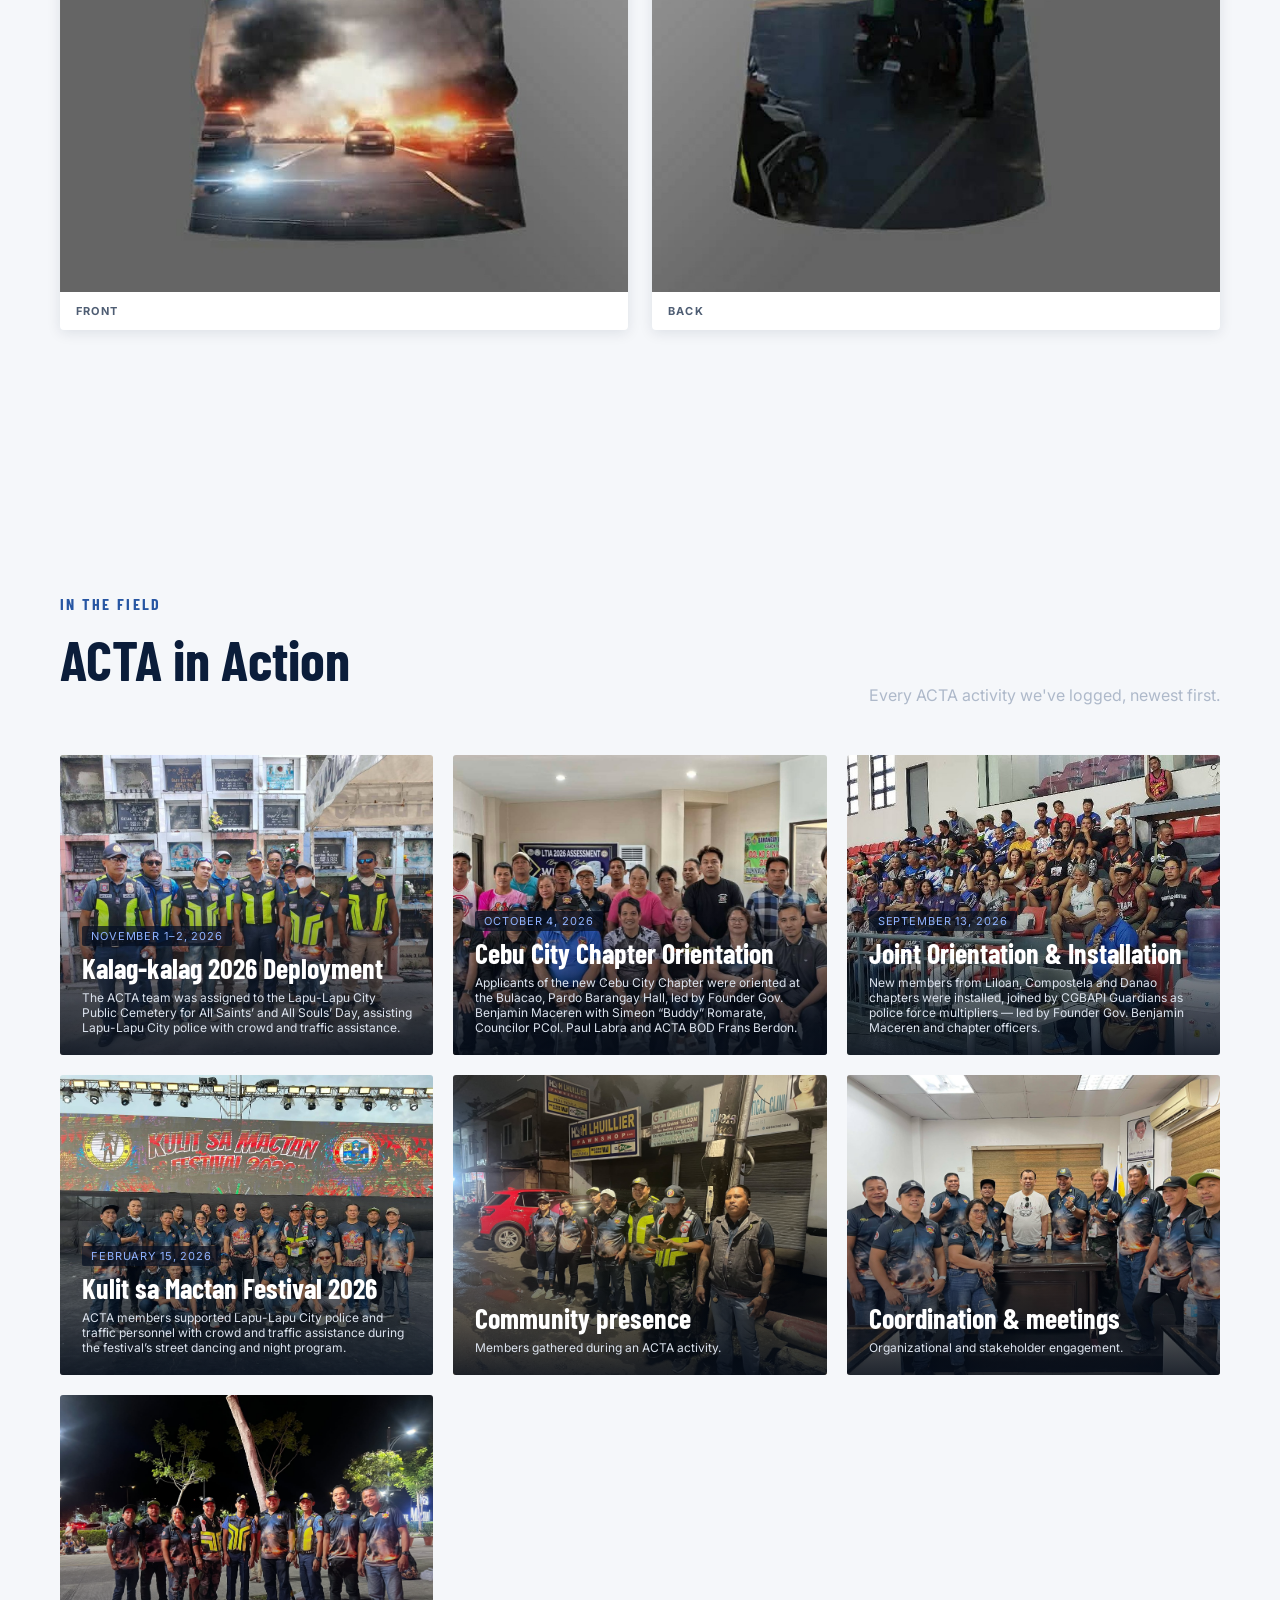
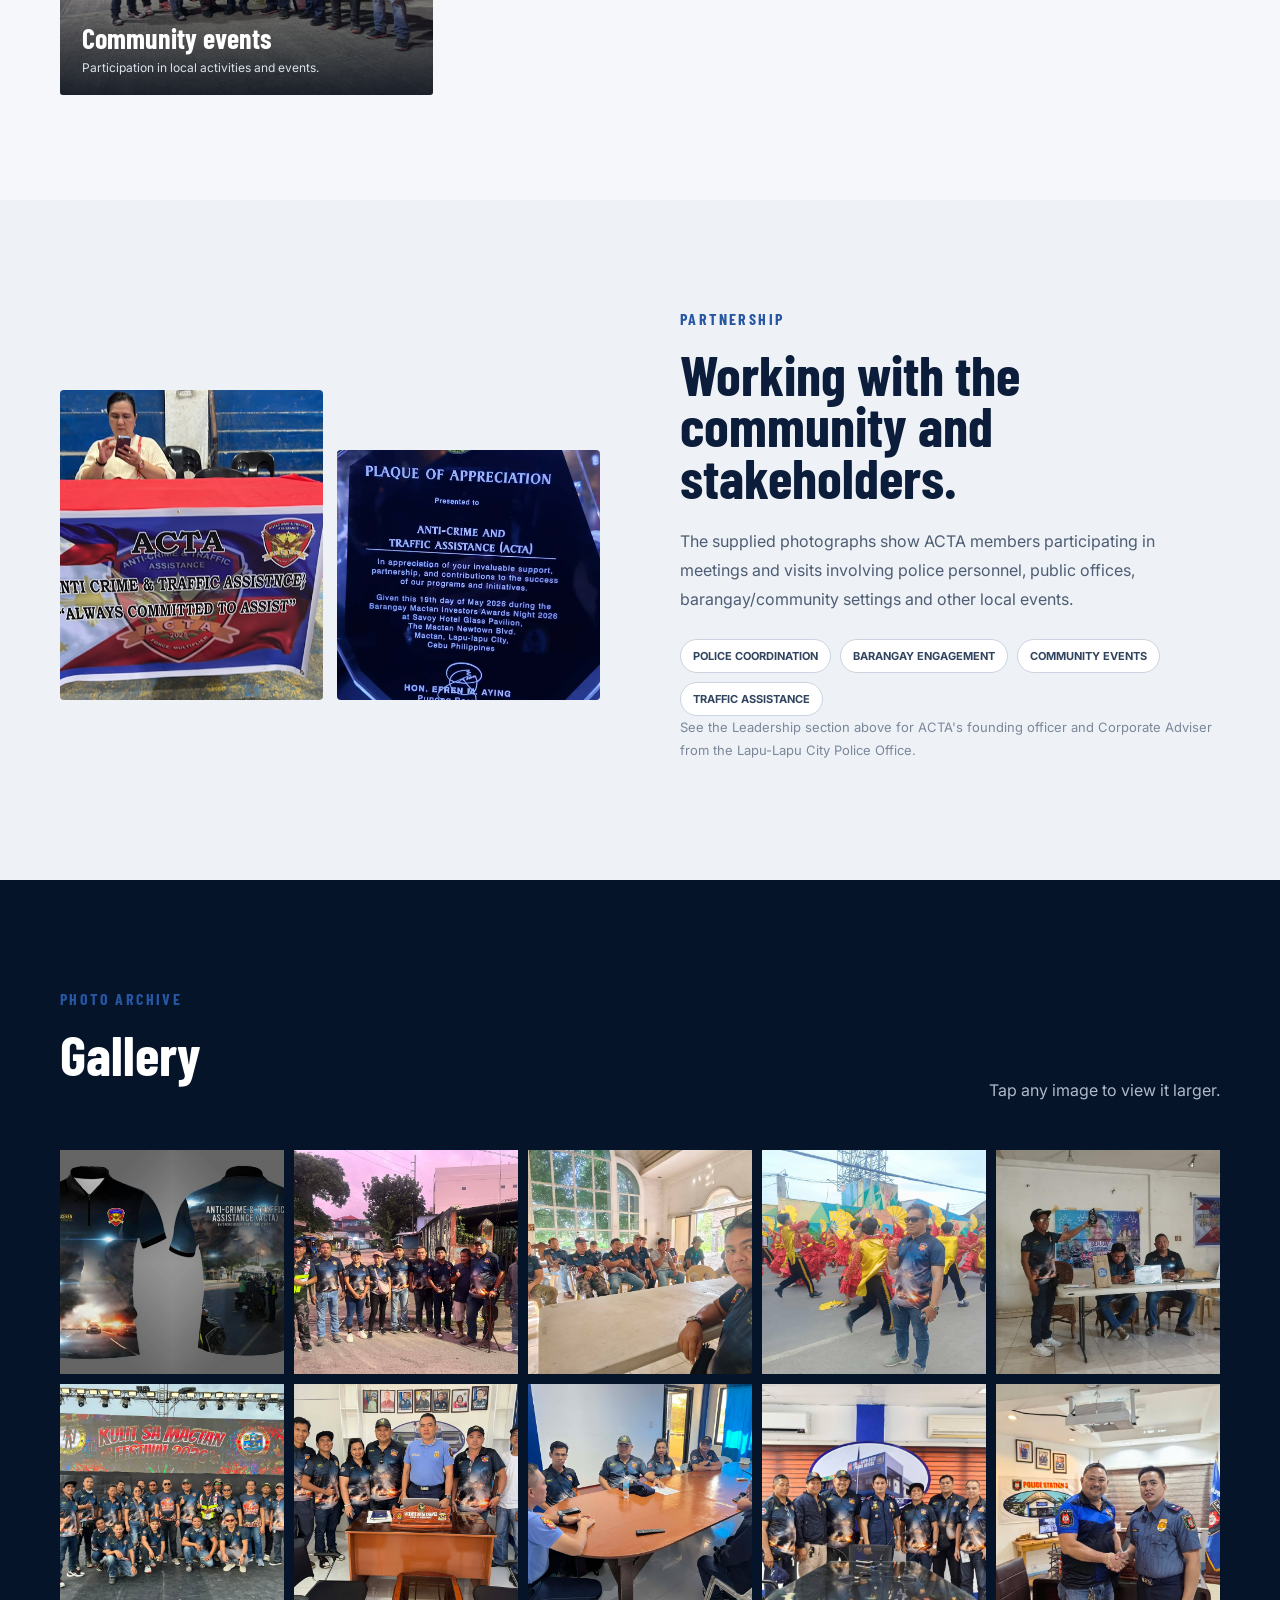
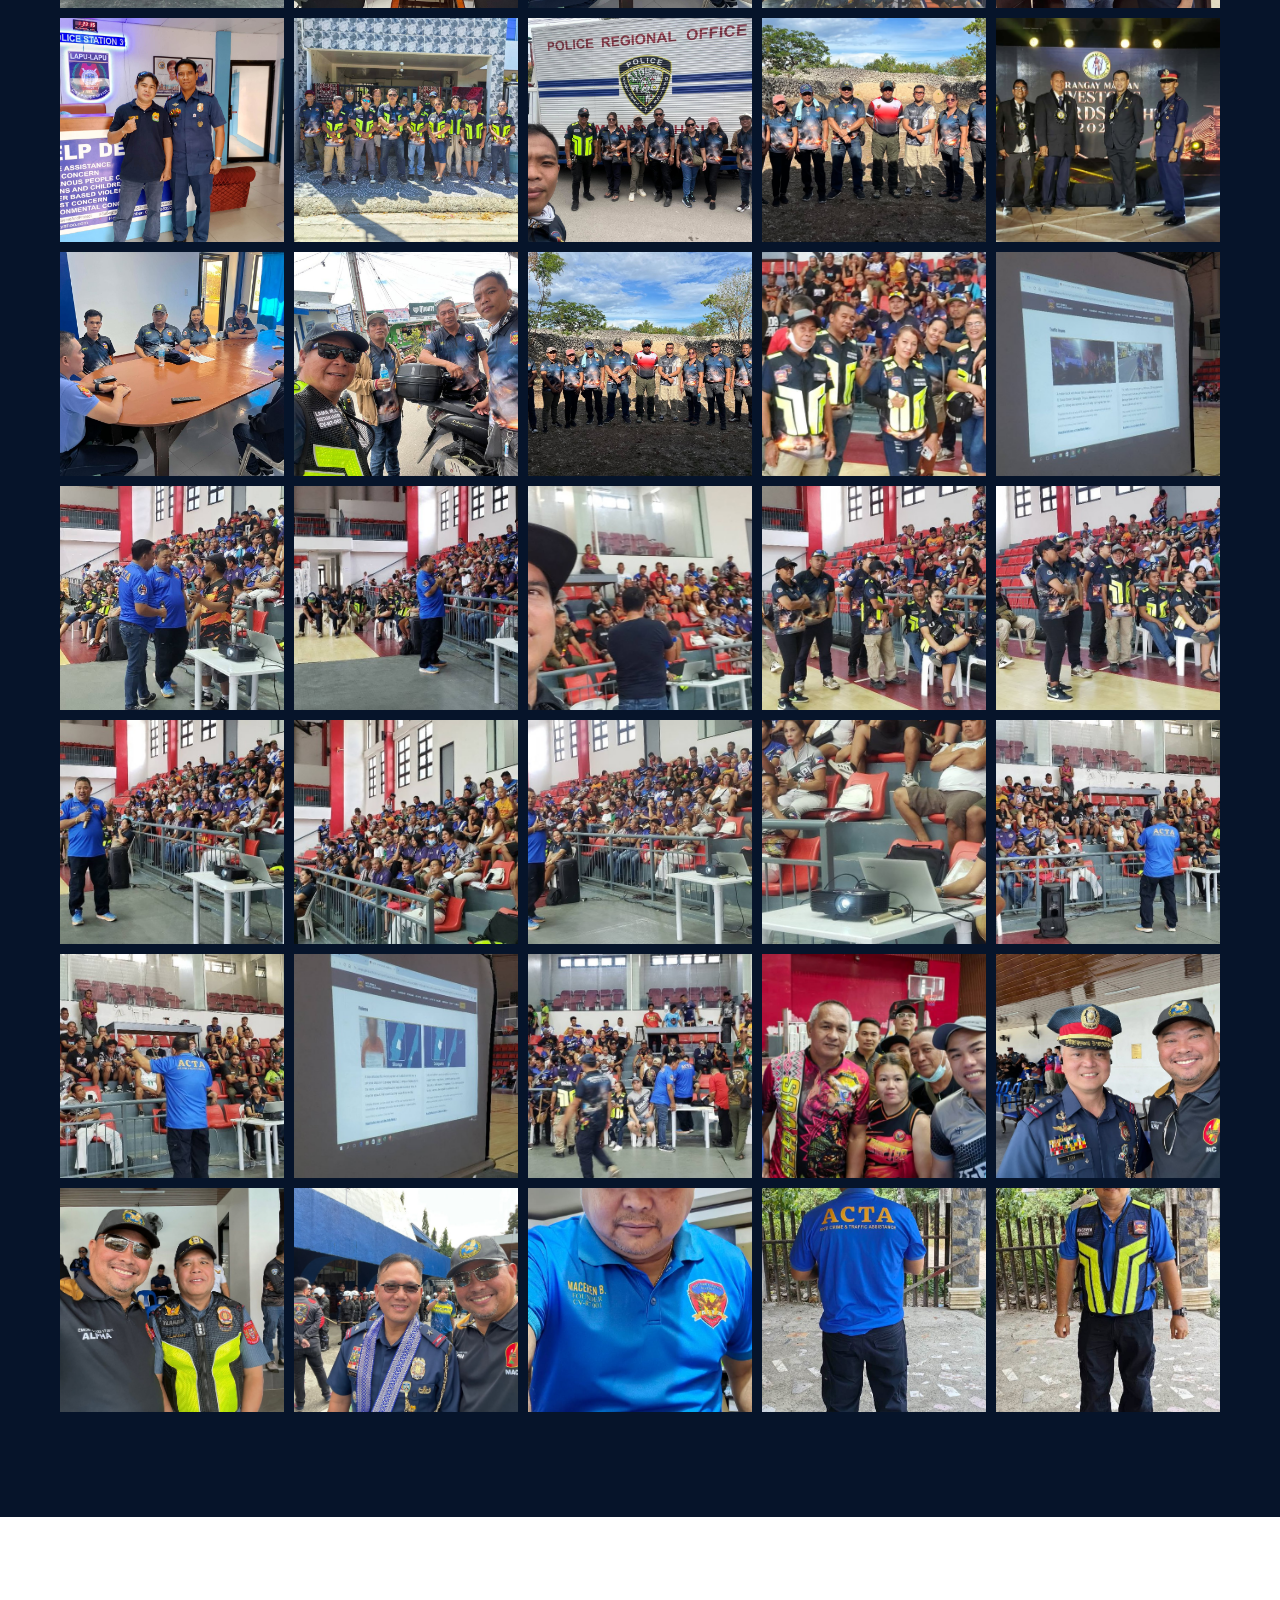
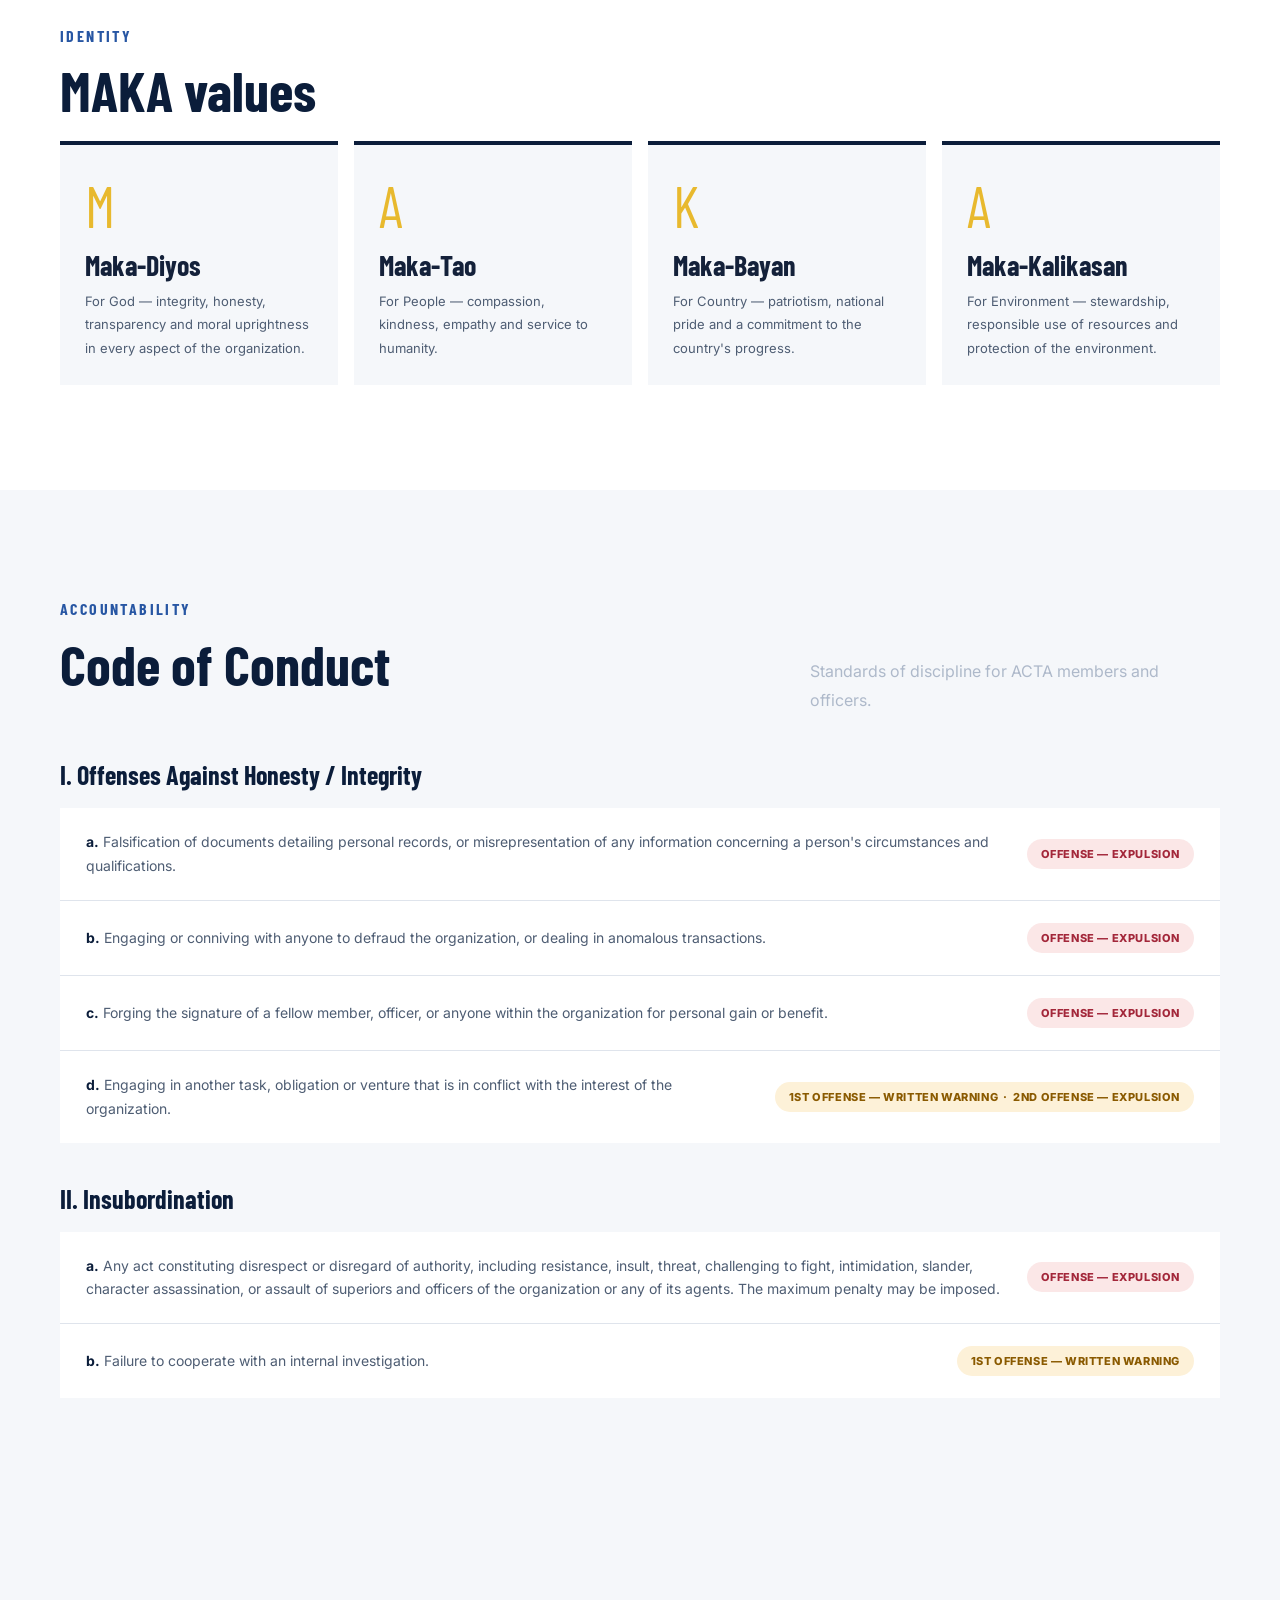
==== commit 35cabfd6: "Add Kulit sa Mactan Festival 2026 activity" ====
--- a/index.html
+++ b/index.html
@@ -281,6 +281,7 @@
       <figure class="activity-card"><a href="activities/kalag-kalag-2026.html"><img src="assets/acta-activity-kalag-kalag.jpg" alt="ACTA members and Lapu-Lapu City police officers in a group photo at the cemetery" loading="lazy"><figcaption><em>November 1&ndash;2, 2026</em><b>Kalag-kalag 2026 Deployment</b><span>The ACTA team was assigned to the Lapu-Lapu City Public Cemetery for All Saints&rsquo; and All Souls&rsquo; Day, assisting Lapu-Lapu City police with crowd and traffic assistance.</span></figcaption></a></figure>
       <figure class="activity-card"><a href="activities/cebu-city-orientation-2026-10-04.html"><img src="assets/acta-activity-cebu-city.jpg" alt="ACTA members and Cebu City chapter applicants in a group photo at the Bulacao barangay hall" loading="lazy"><figcaption><em>October 4, 2026</em><b>Cebu City Chapter Orientation</b><span>Applicants of the new Cebu City Chapter were oriented at the Bulacao, Pardo Barangay Hall, led by Founder Gov. Benjamin Maceren with Simeon &ldquo;Buddy&rdquo; Romarate, Councilor PCol. Paul Labra and ACTA BOD Frans Berdon.</span></figcaption></a></figure>
       <figure class="activity-card"><a href="activities/joint-orientation-2026-09-13.html"><img src="assets/acta-activity-orientation.jpg" alt="ACTA officers addressing new members and CGBAPI Guardians at the joint orientation" loading="lazy"><figcaption><em>September 13, 2026</em><b>Joint Orientation &amp; Installation</b><span>New members from Liloan, Compostela and Danao chapters were installed, joined by CGBAPI Guardians as police force multipliers — led by Founder Gov. Benjamin Maceren and chapter officers.</span></figcaption></a></figure>
+      <figure class="activity-card"><a href="activities/kulit-sa-mactan-2026-02-15.html"><img src="assets/acta-activity-kulit-sa-mactan.jpg" alt="ACTA members in a group photo in front of the Kulit sa Mactan Festival 2026 stage" loading="lazy"><figcaption><em>February 15, 2026</em><b>Kulit sa Mactan Festival 2026</b><span>ACTA members supported Lapu-Lapu City police and traffic personnel with crowd and traffic assistance during the festival&rsquo;s street dancing and night program.</span></figcaption></a></figure>
       <figure class="activity-card"><a href="activities/community-presence.html"><img src="assets/acta-02.jpg" alt="ACTA members during a community activity" loading="lazy"><figcaption><b>Community presence</b><span>Members gathered during an ACTA activity.</span></figcaption></a></figure>
       <figure class="activity-card"><a href="activities/coordination-meetings.html"><img src="assets/acta-04.jpg" alt="ACTA members in a meeting" loading="lazy"><figcaption><b>Coordination &amp; meetings</b><span>Organizational and stakeholder engagement.</span></figcaption></a></figure>
       <figure class="activity-card"><a href="activities/community-events.html"><img src="assets/acta-07.jpg" alt="ACTA members at an event" loading="lazy"><figcaption><b>Community events</b><span>Participation in local activities and events.</span></figcaption></a></figure>
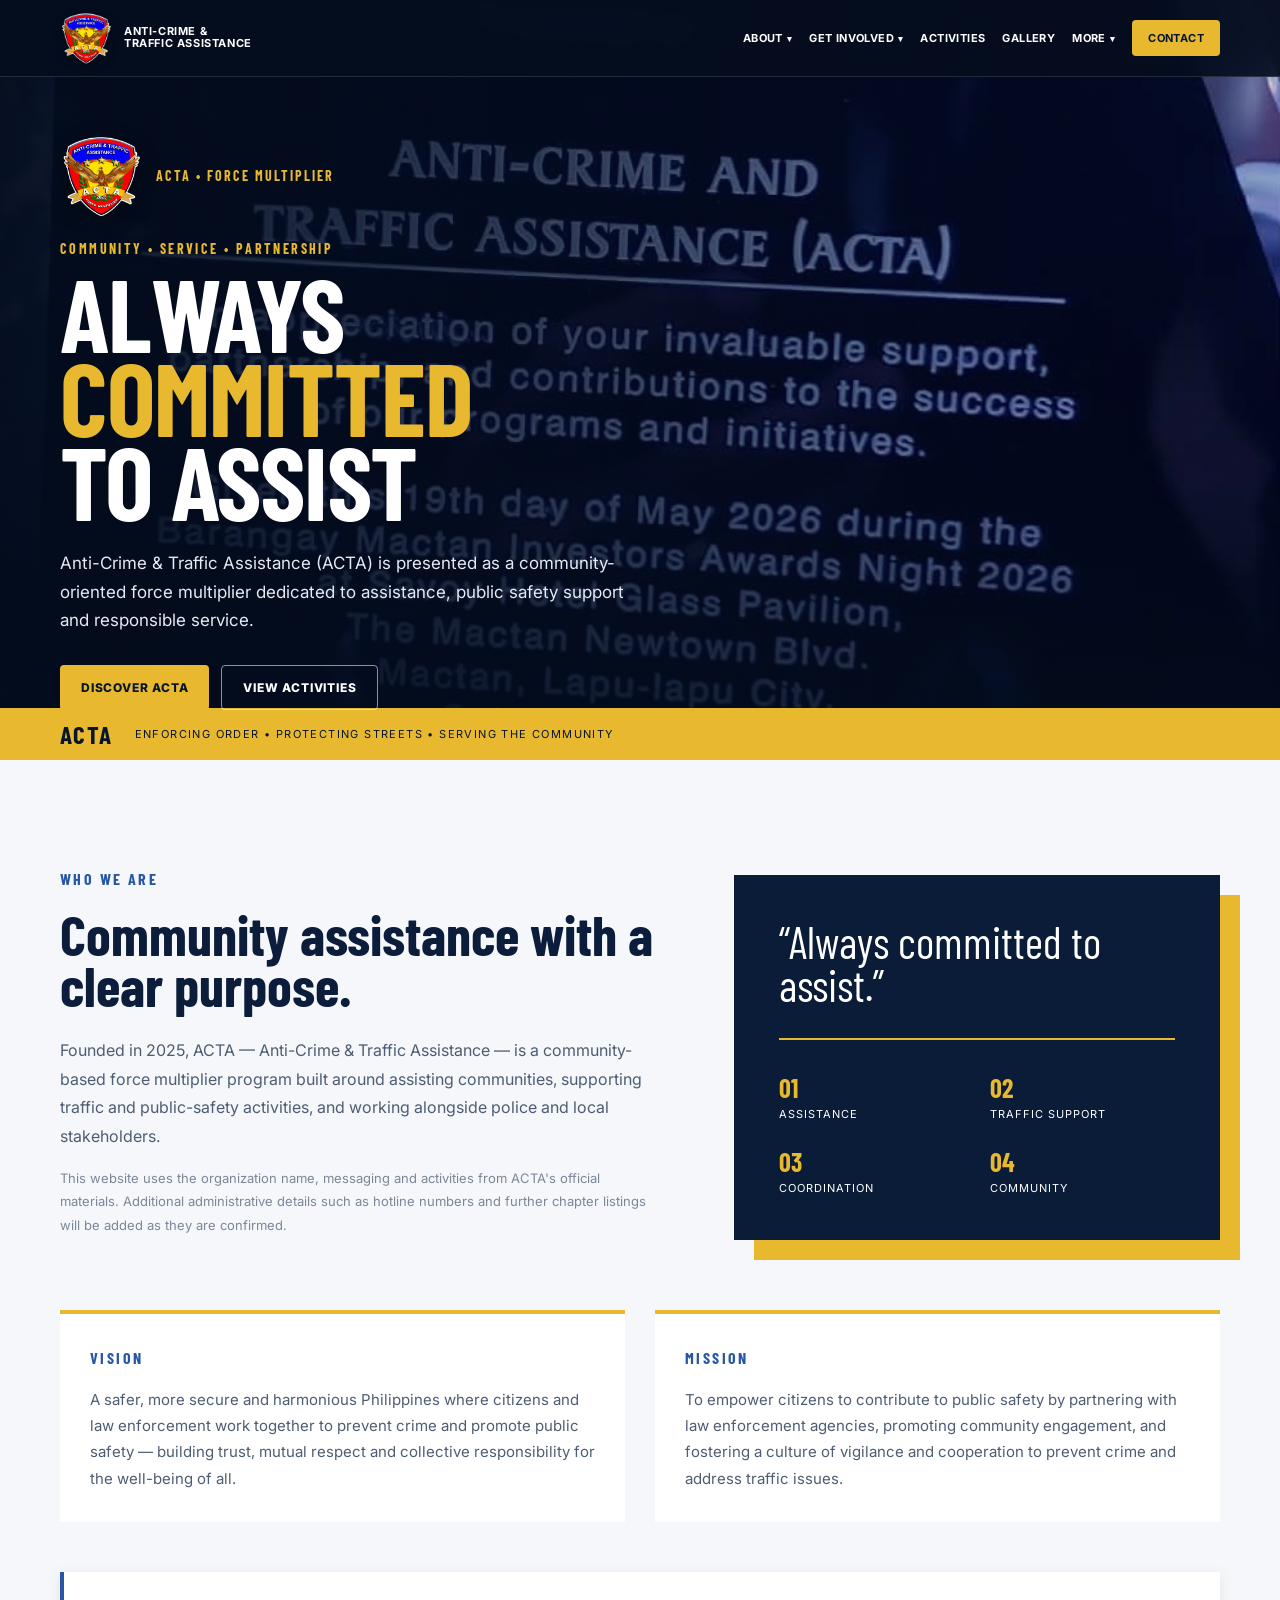
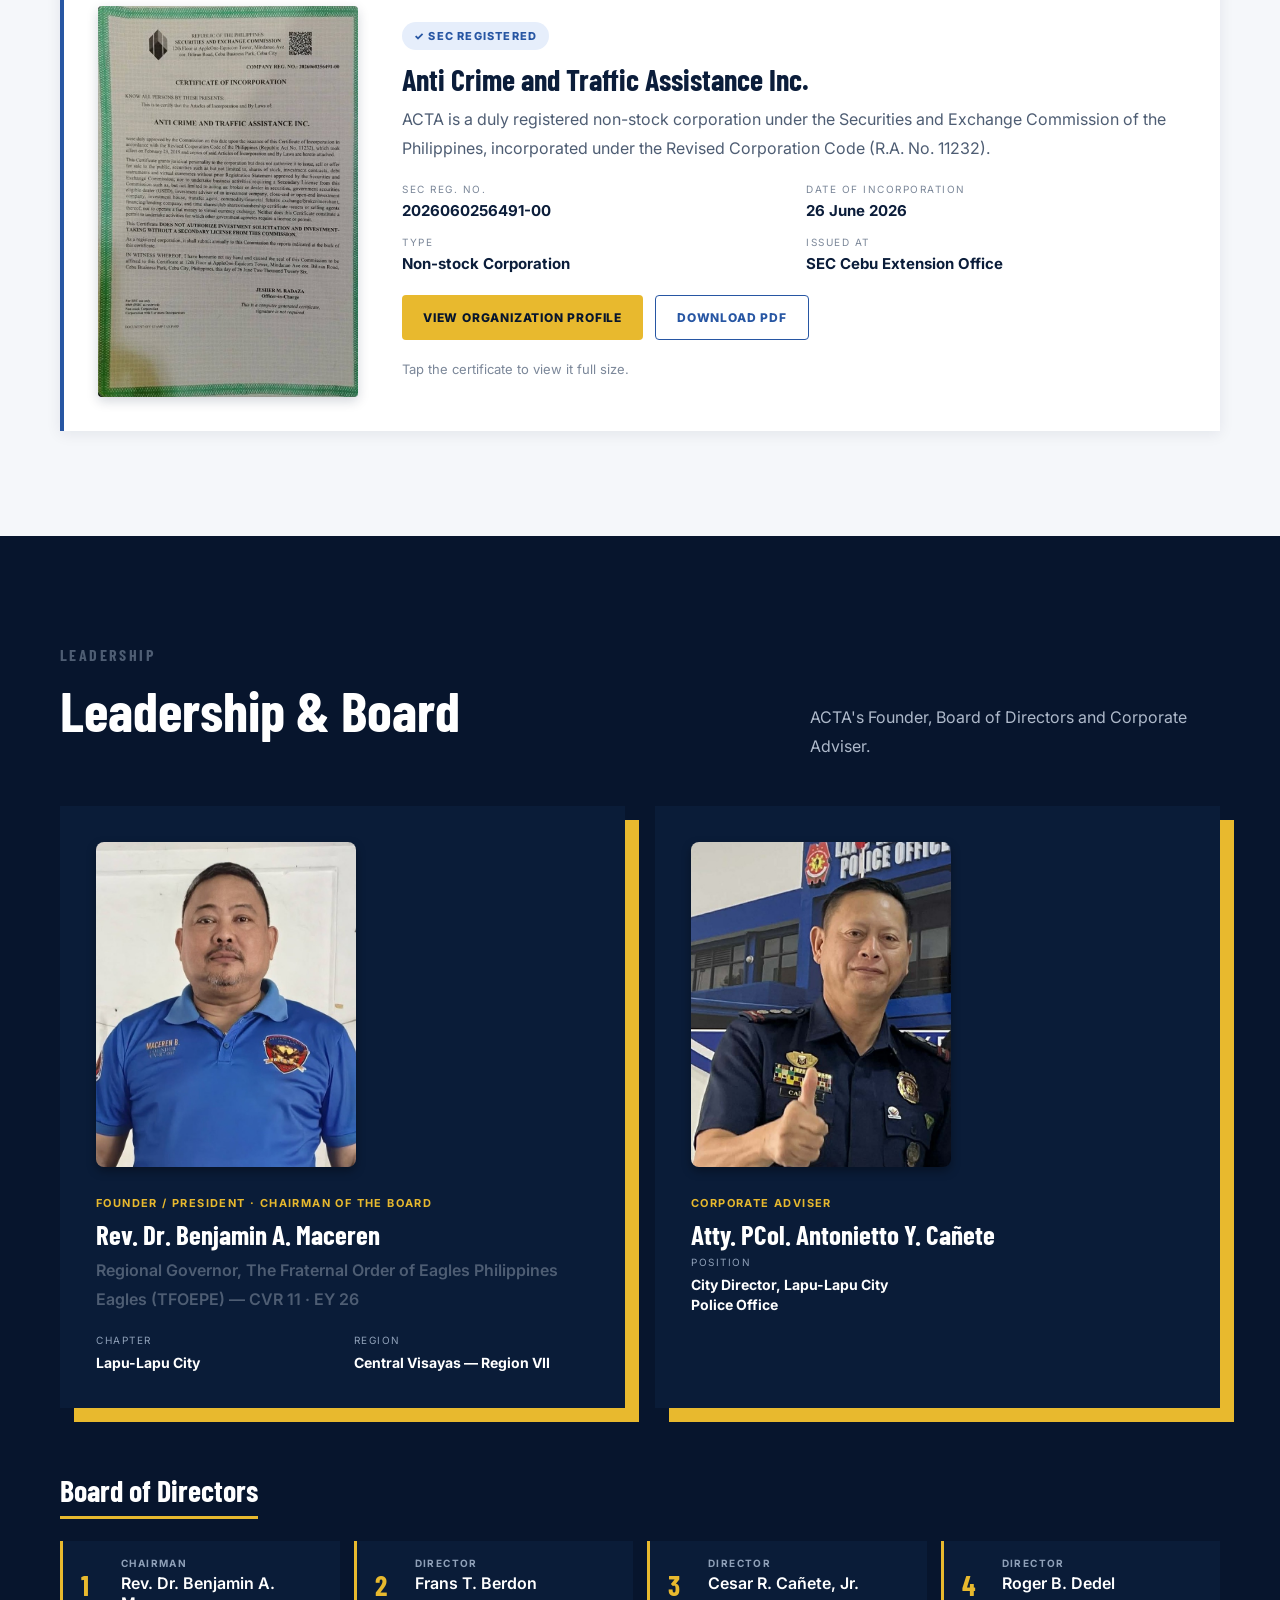
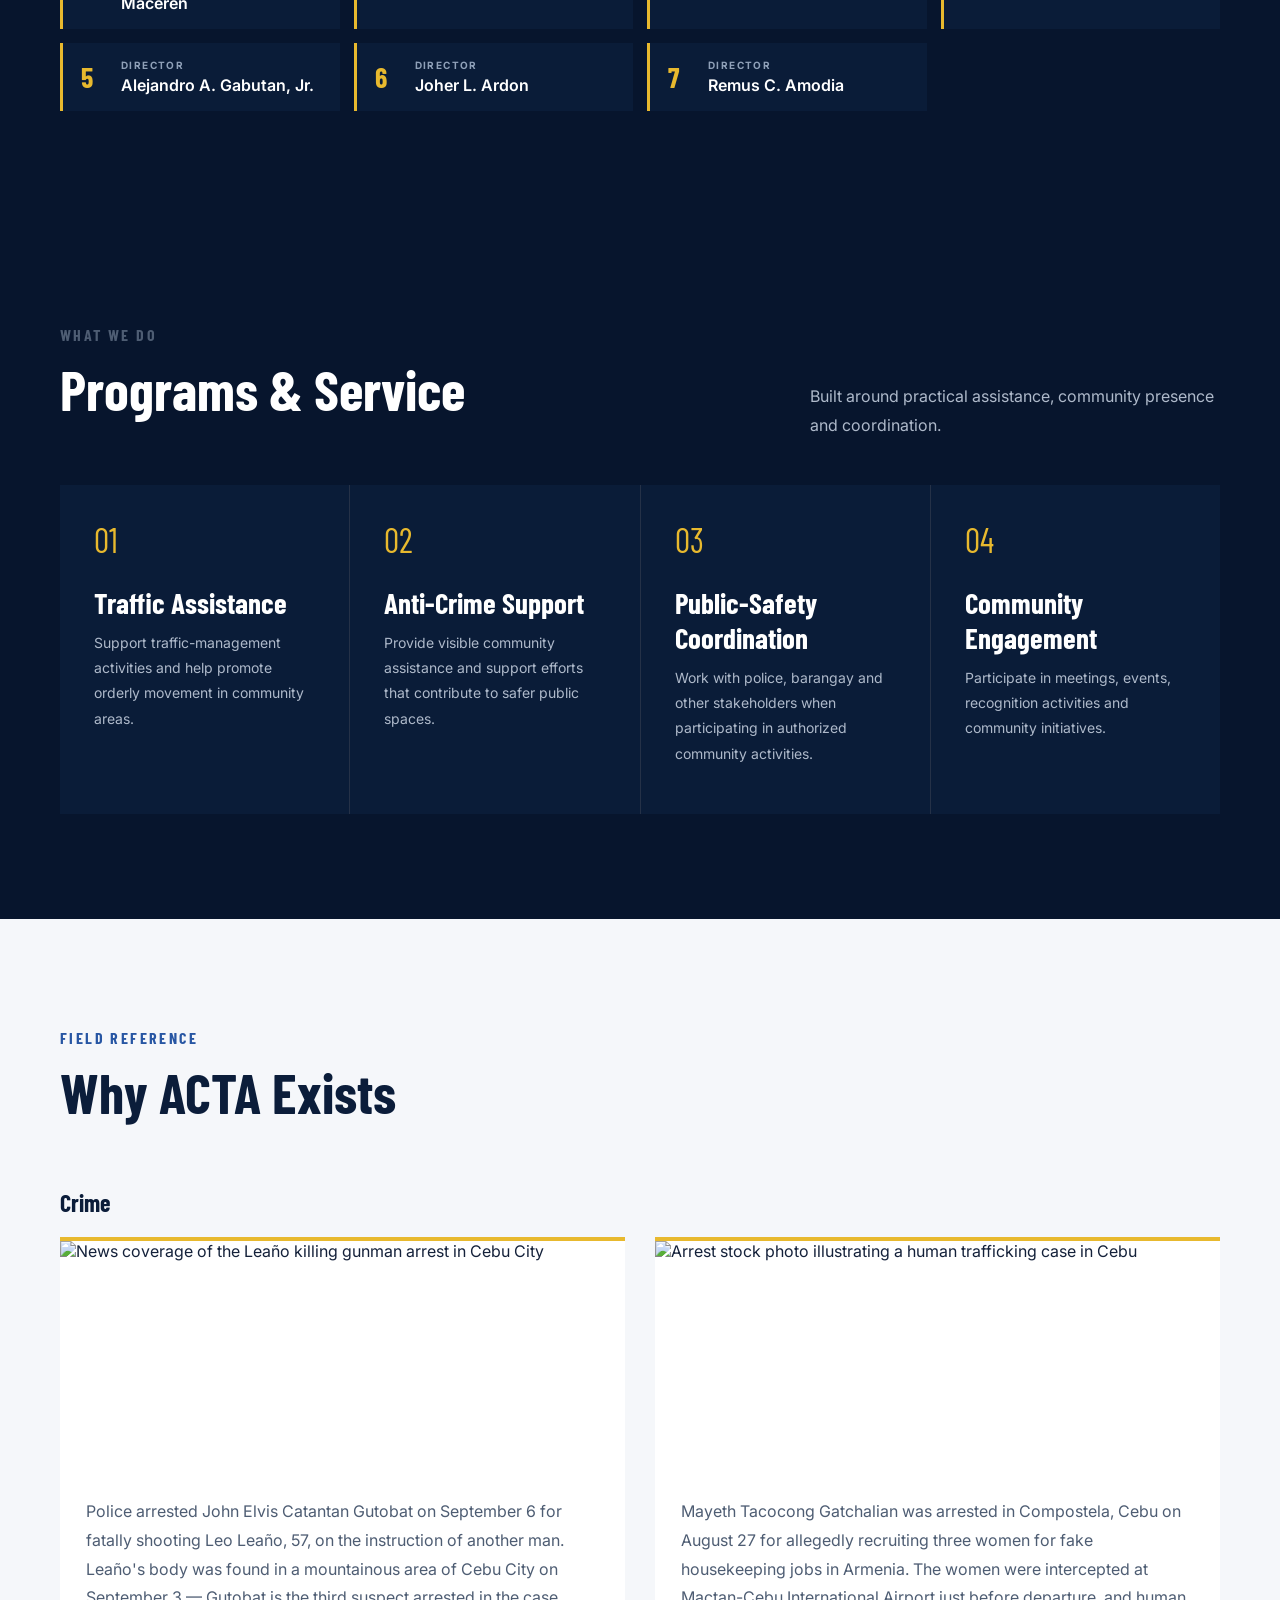
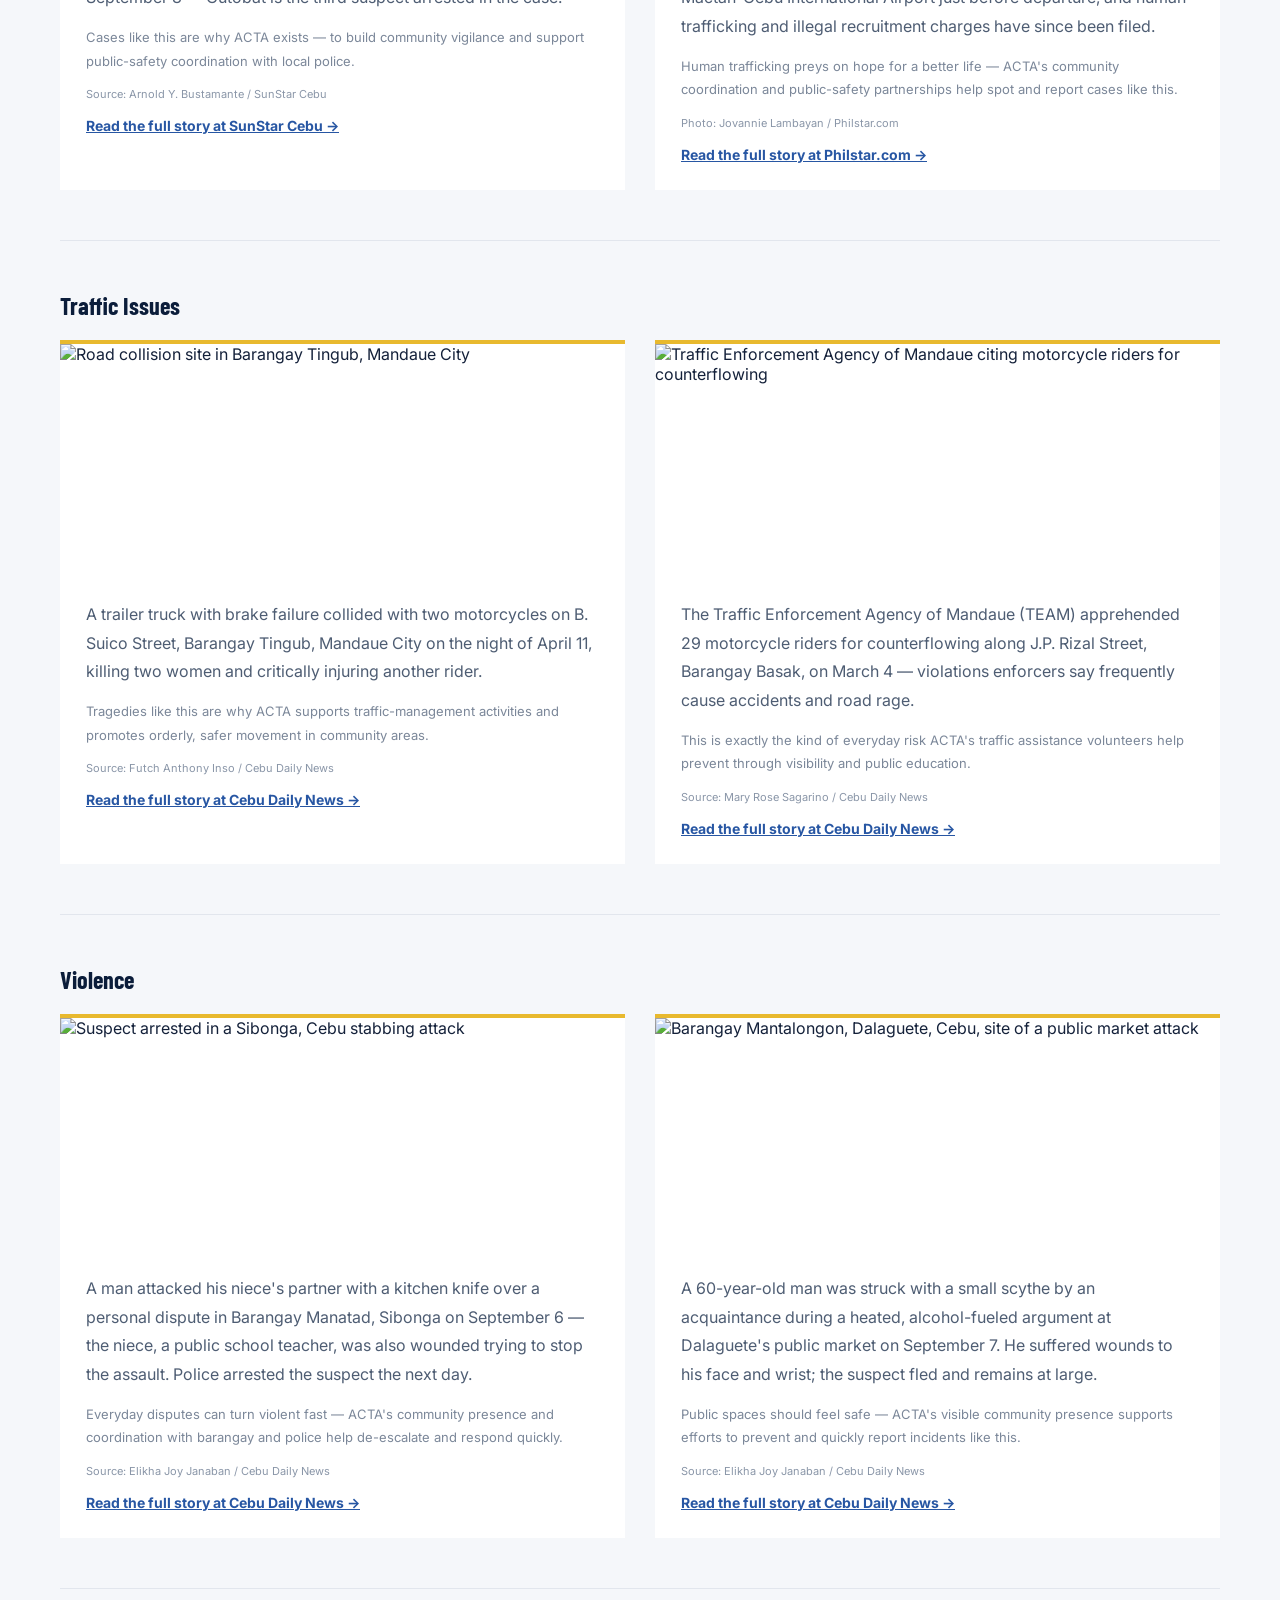
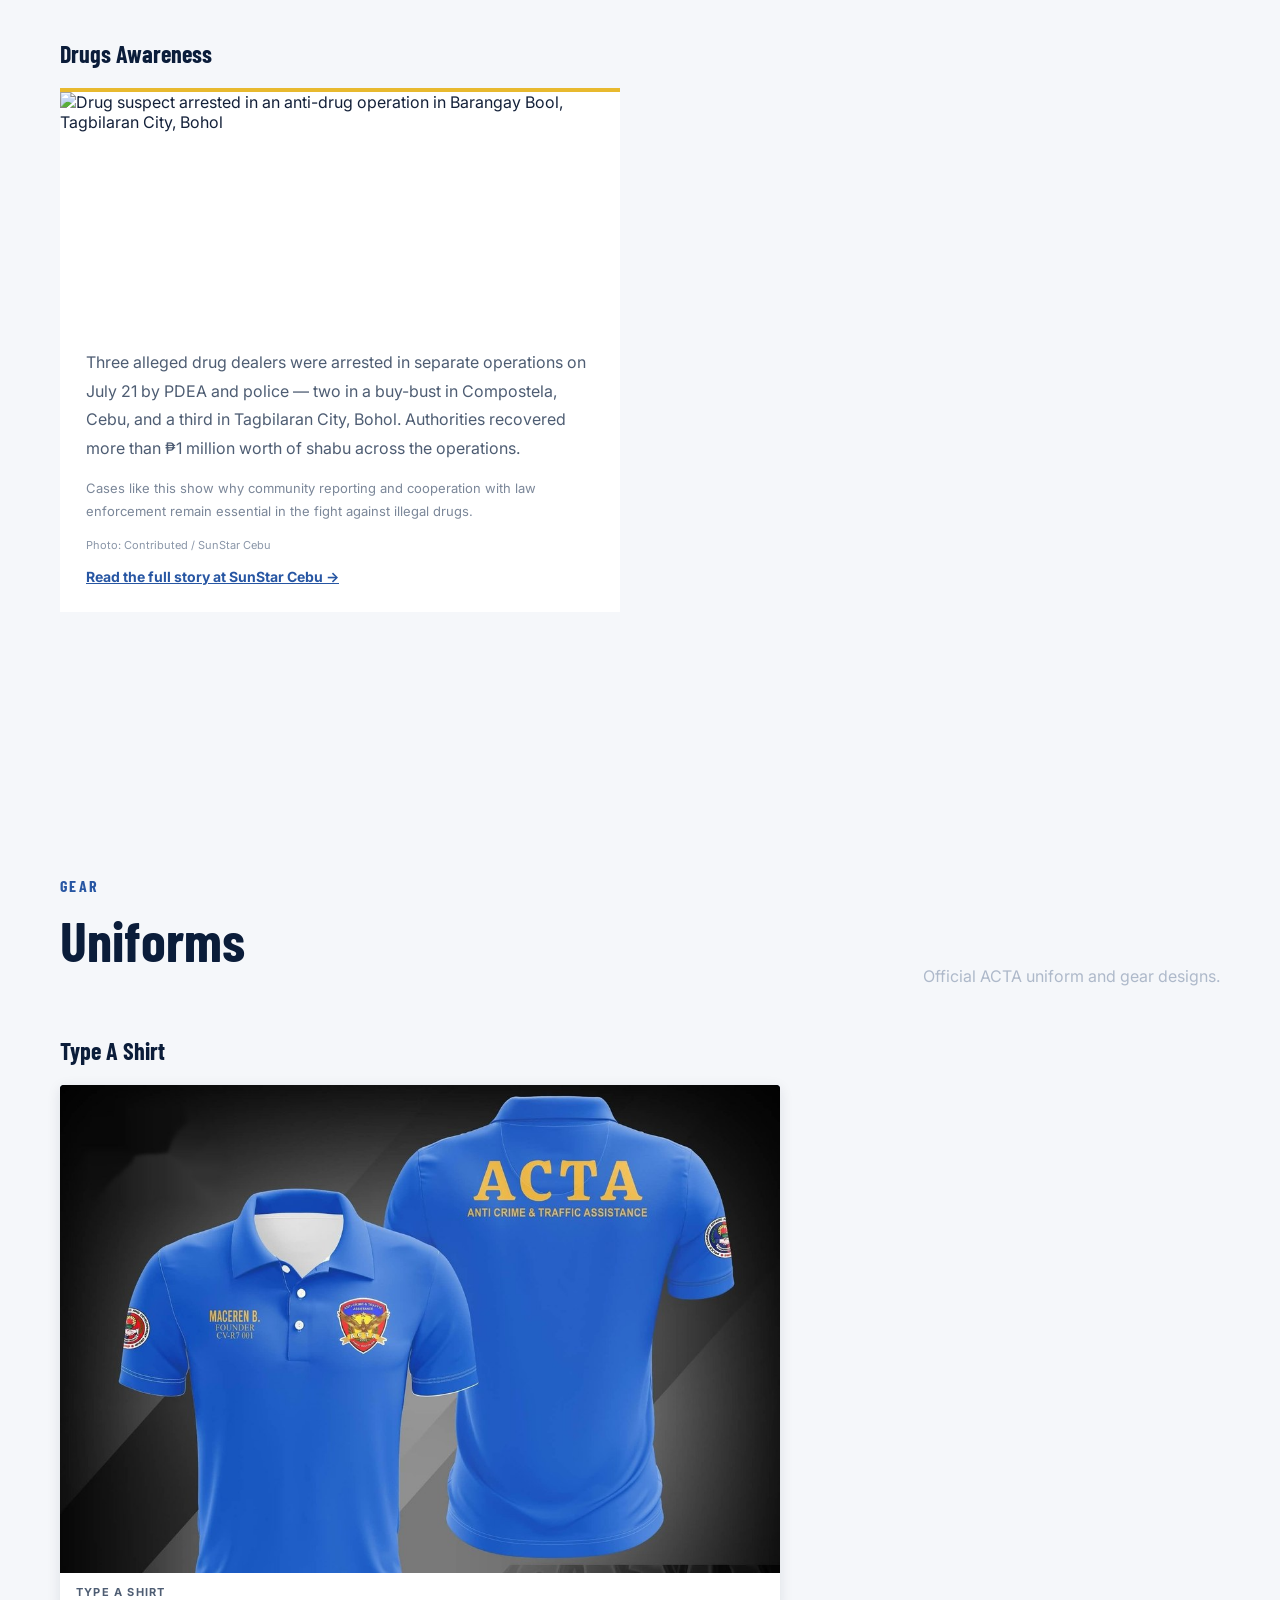
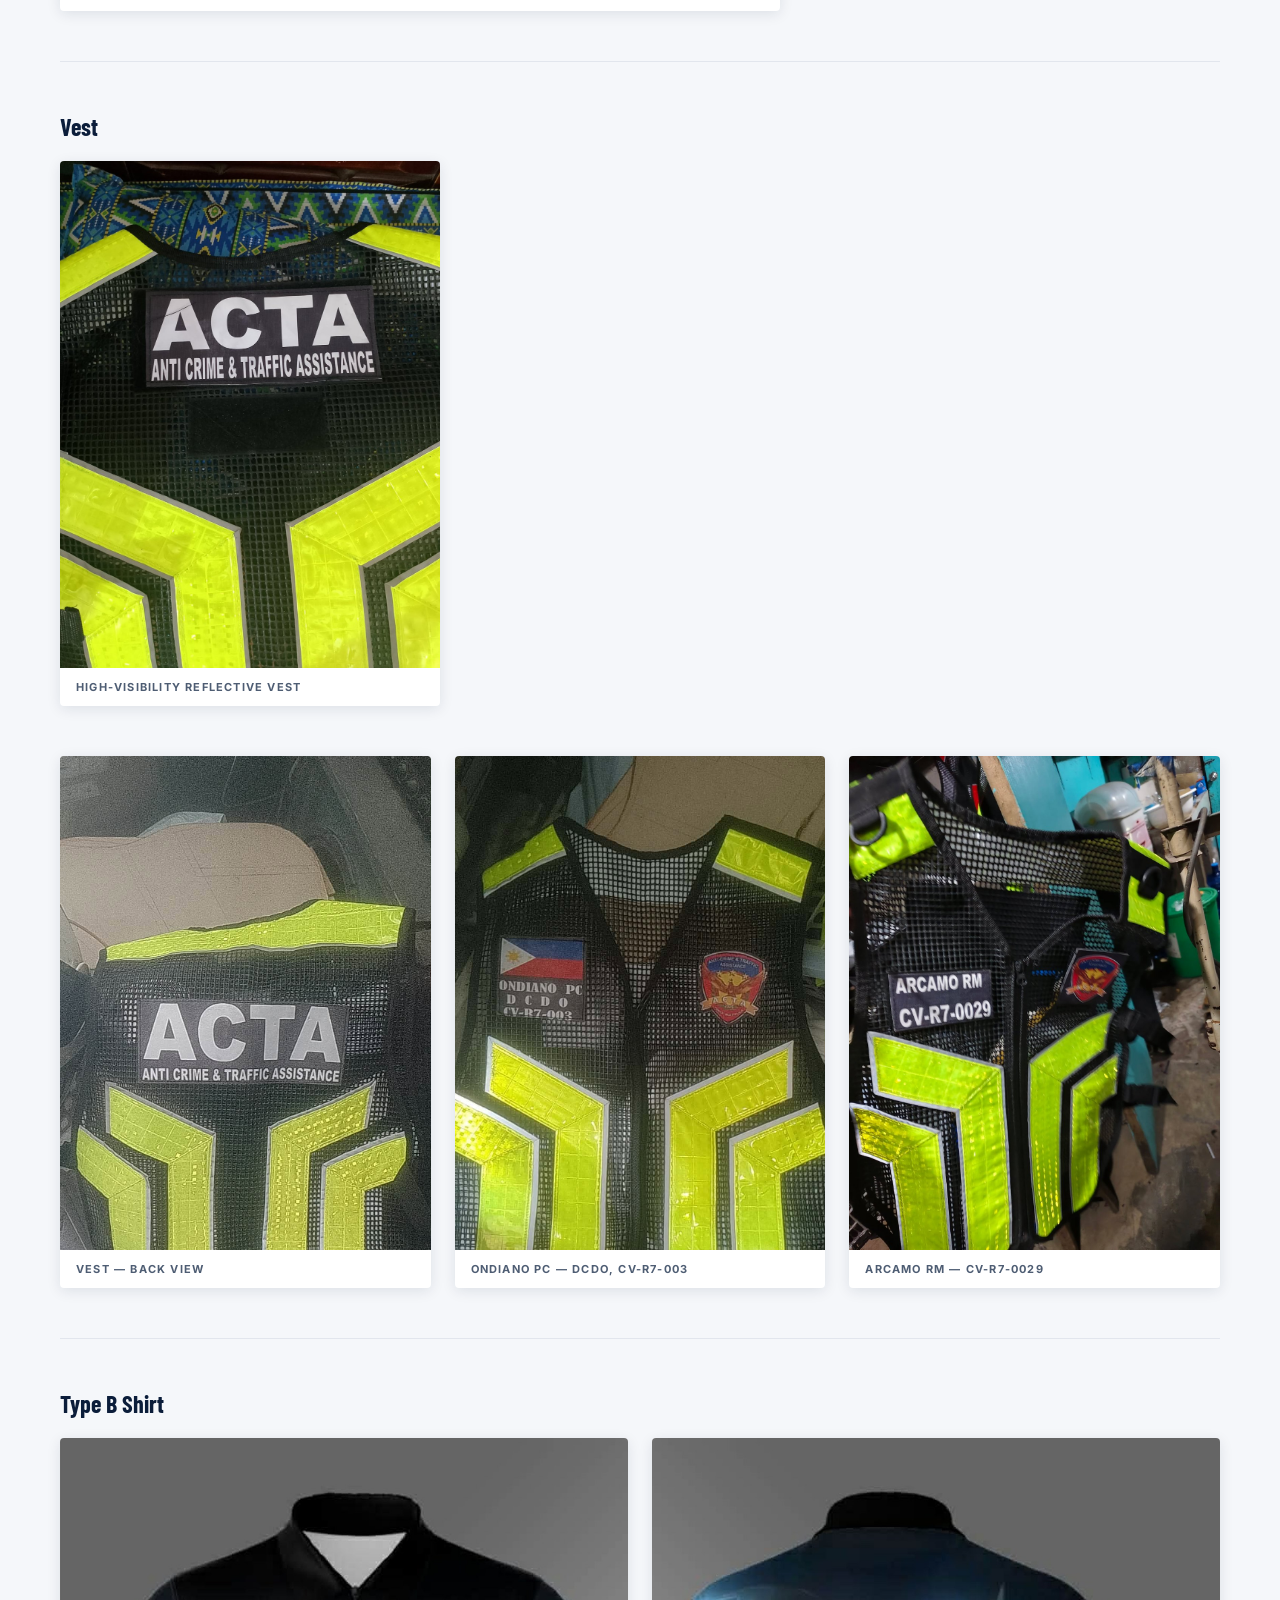
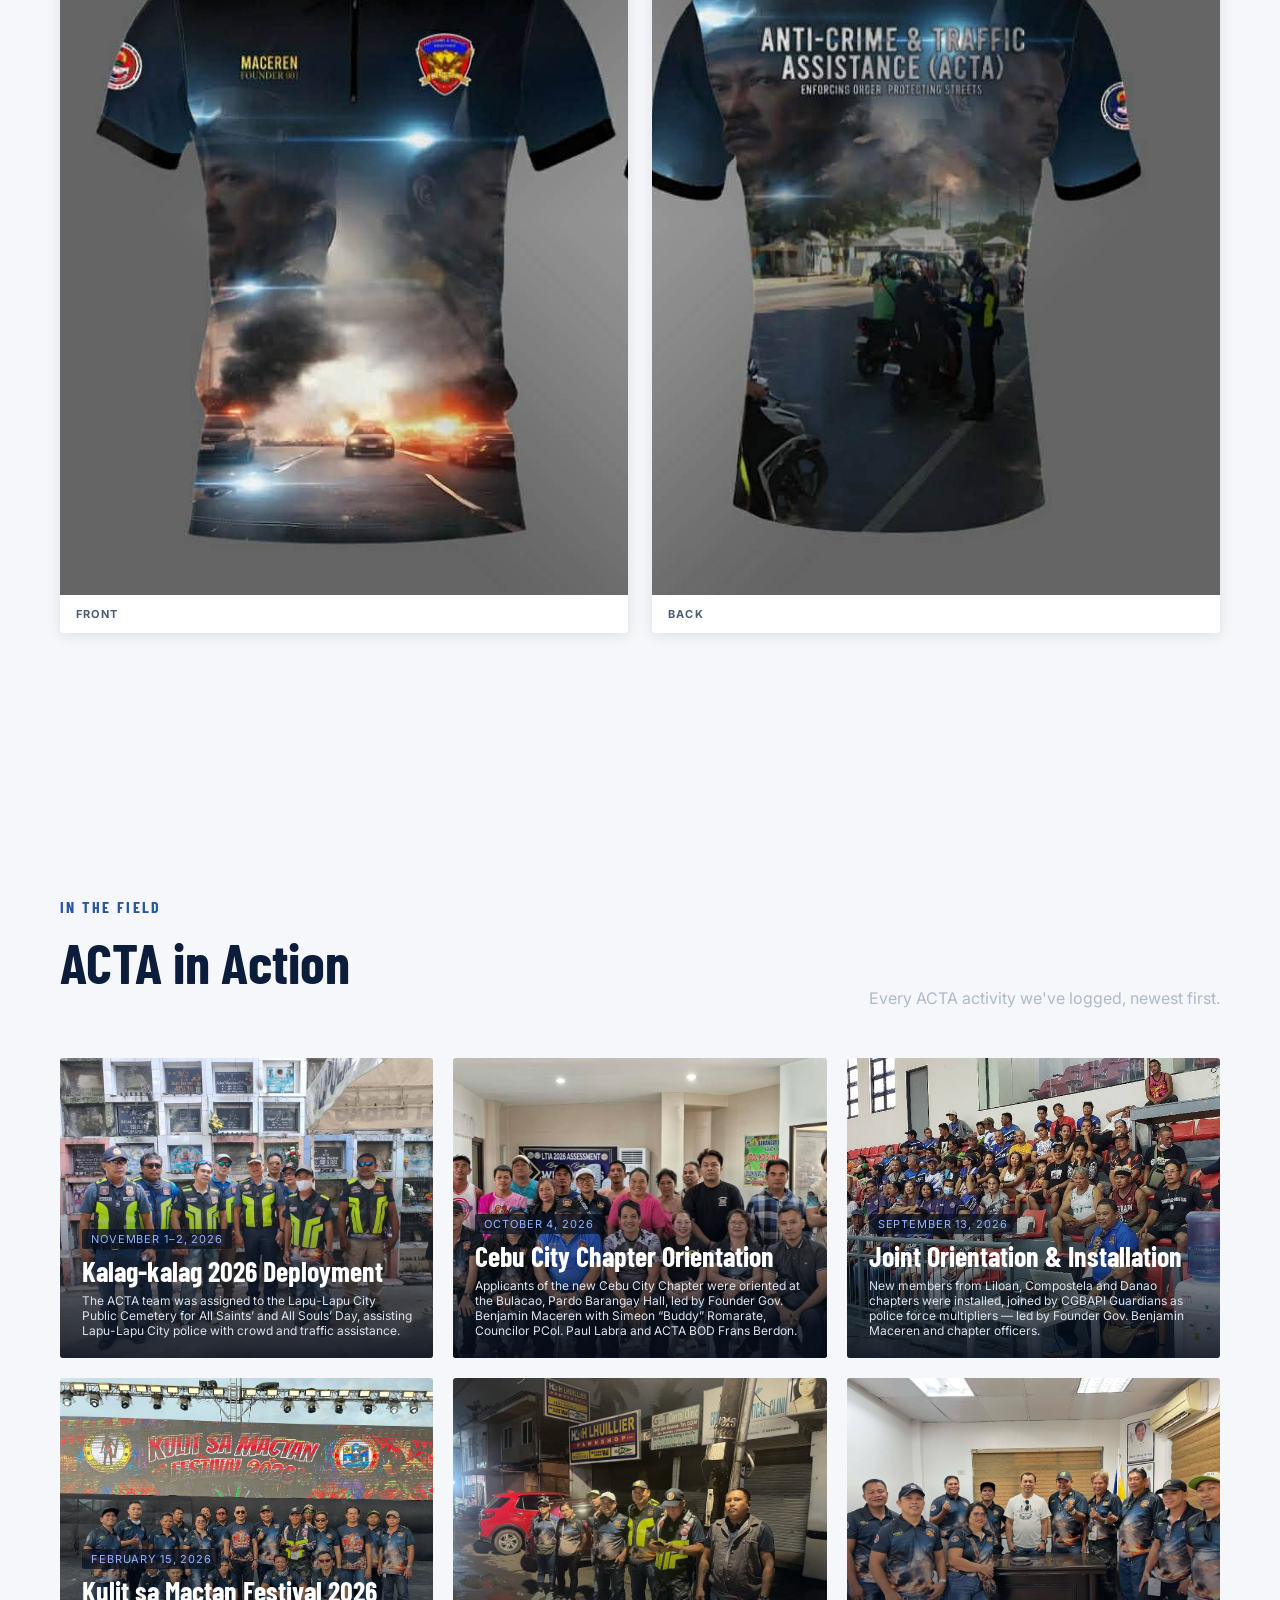
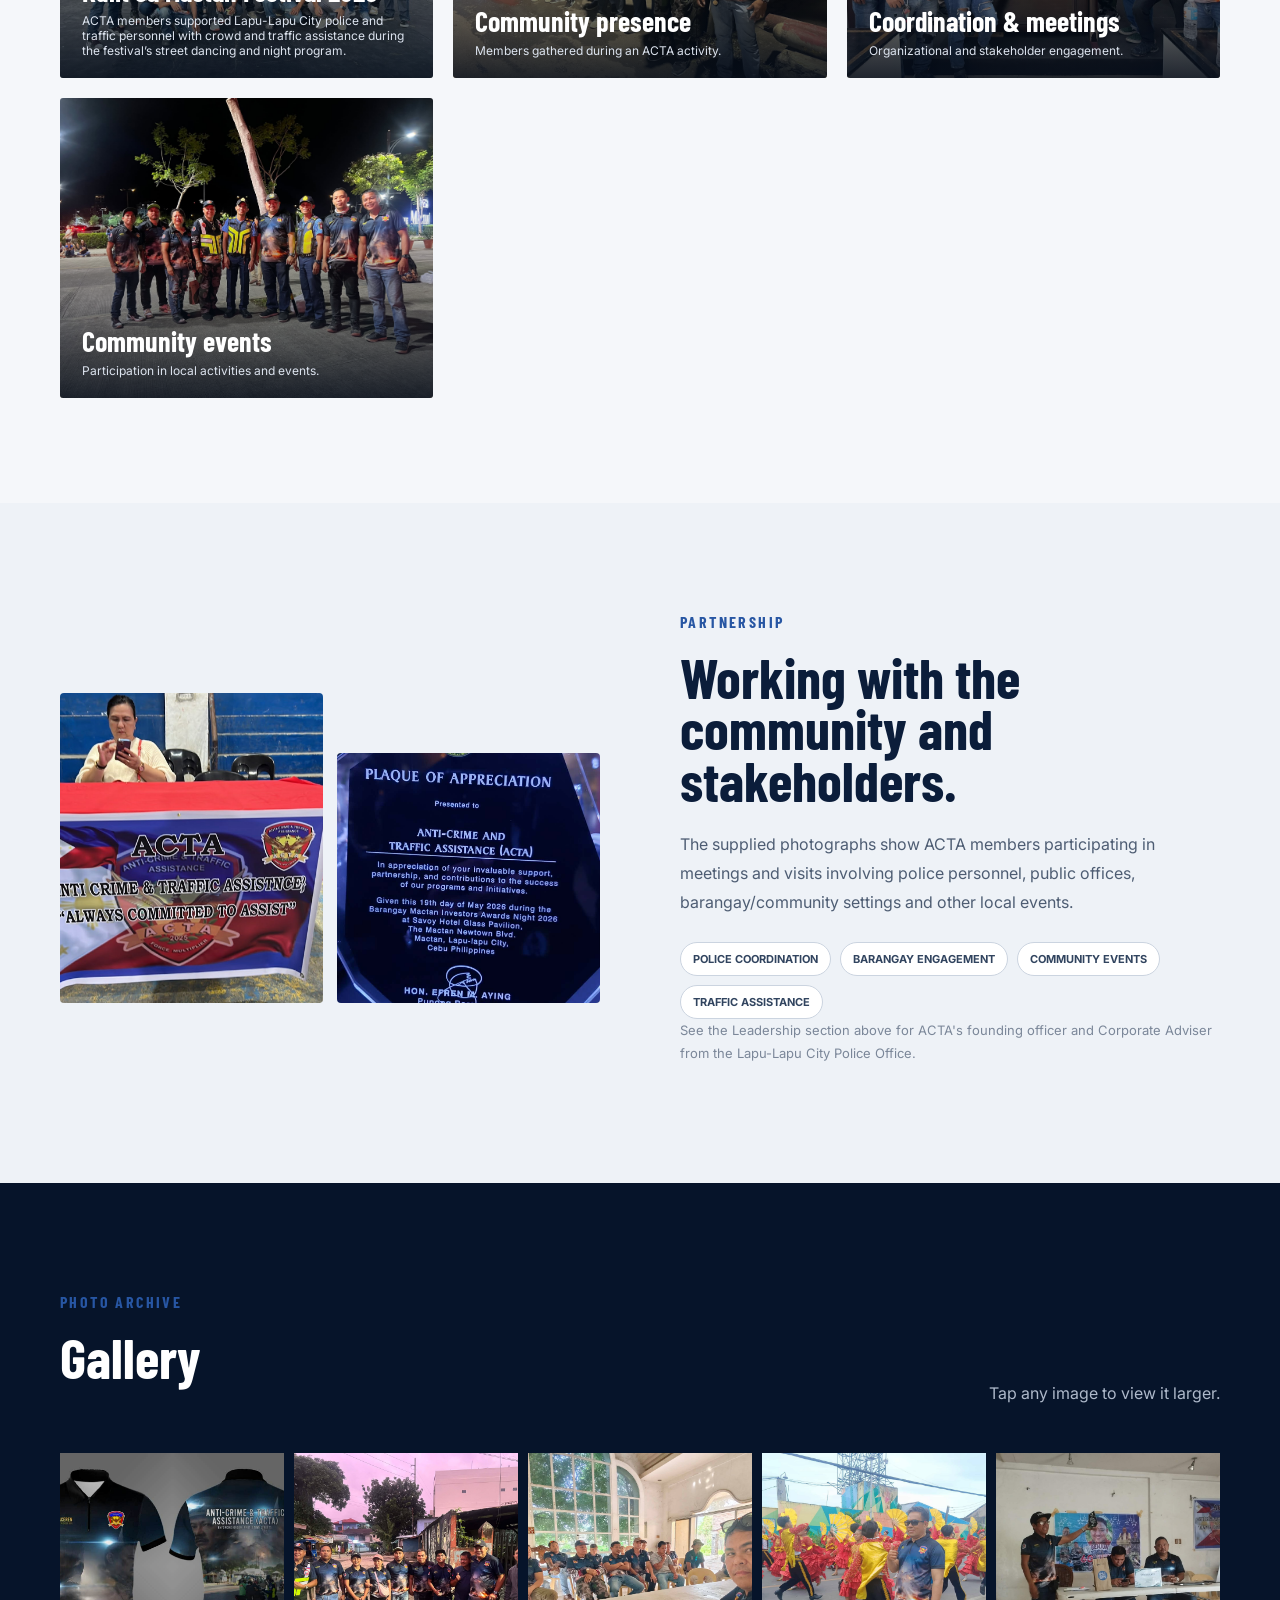
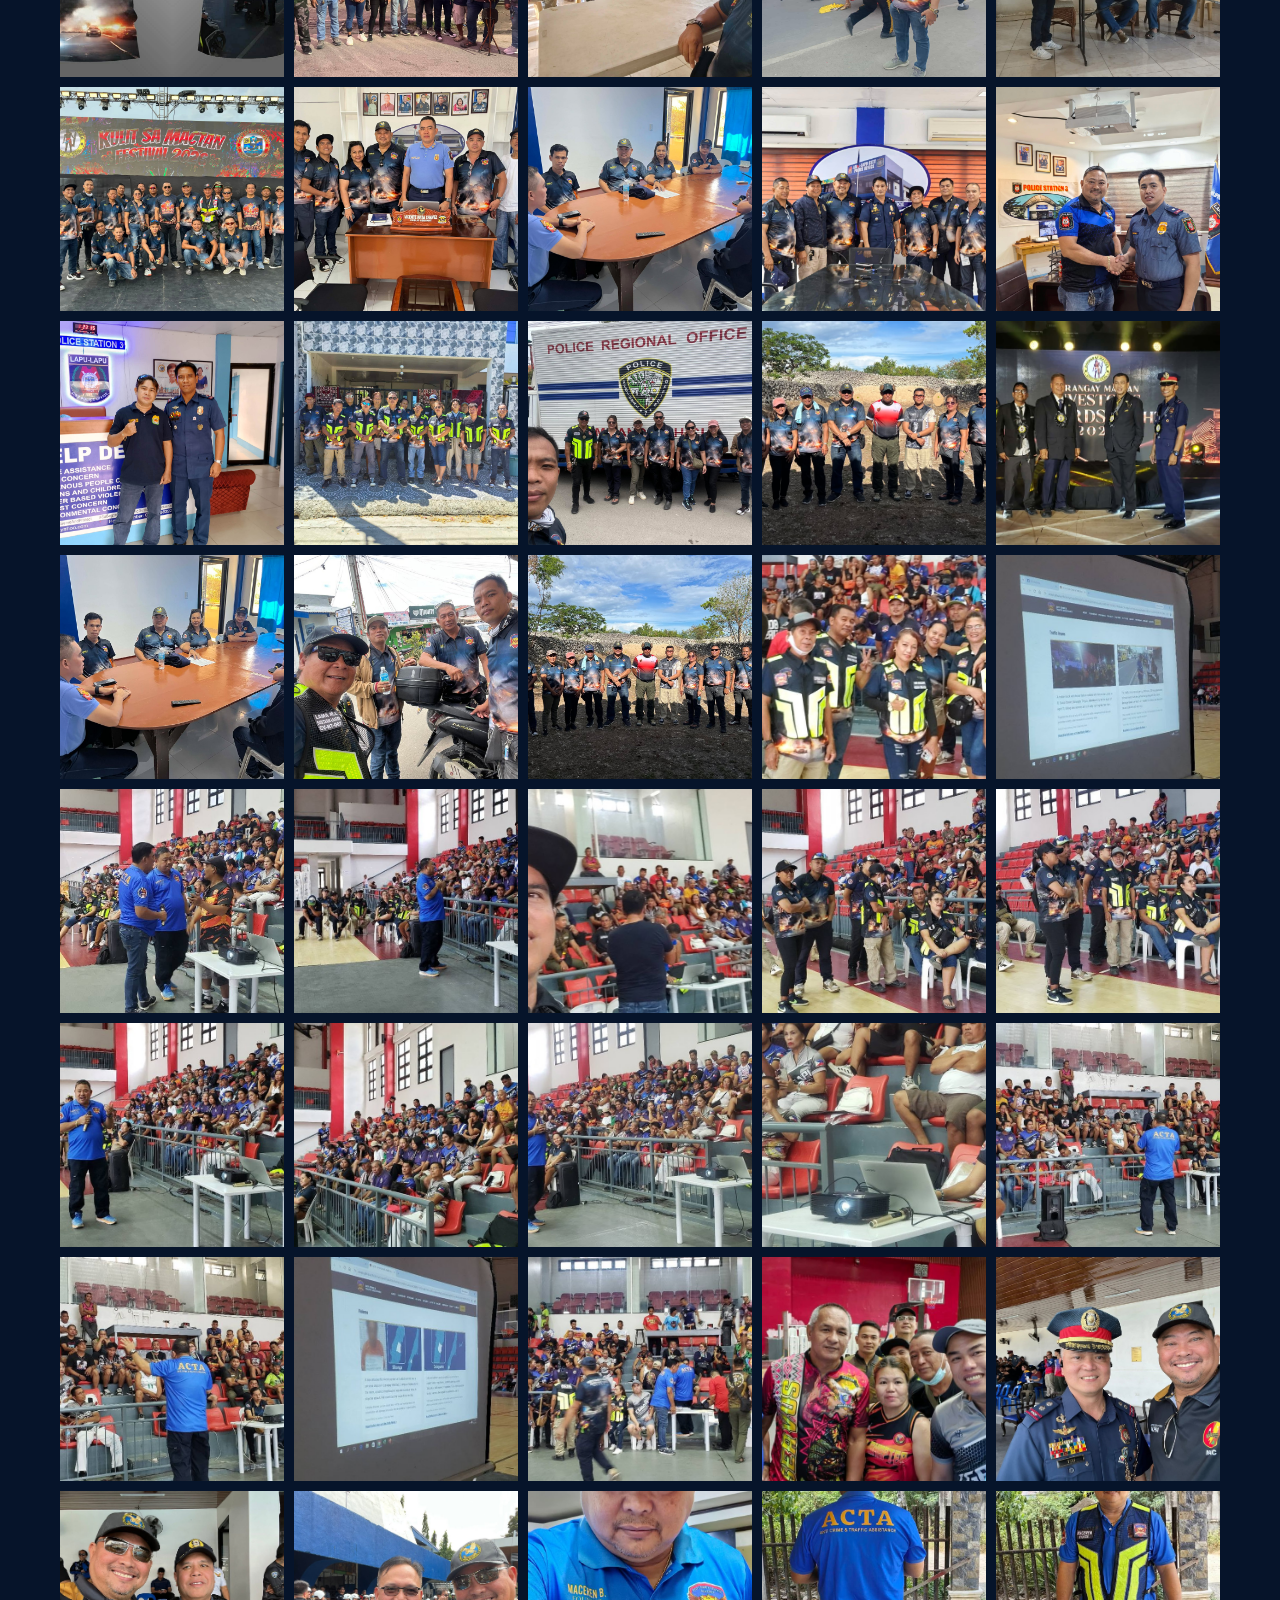
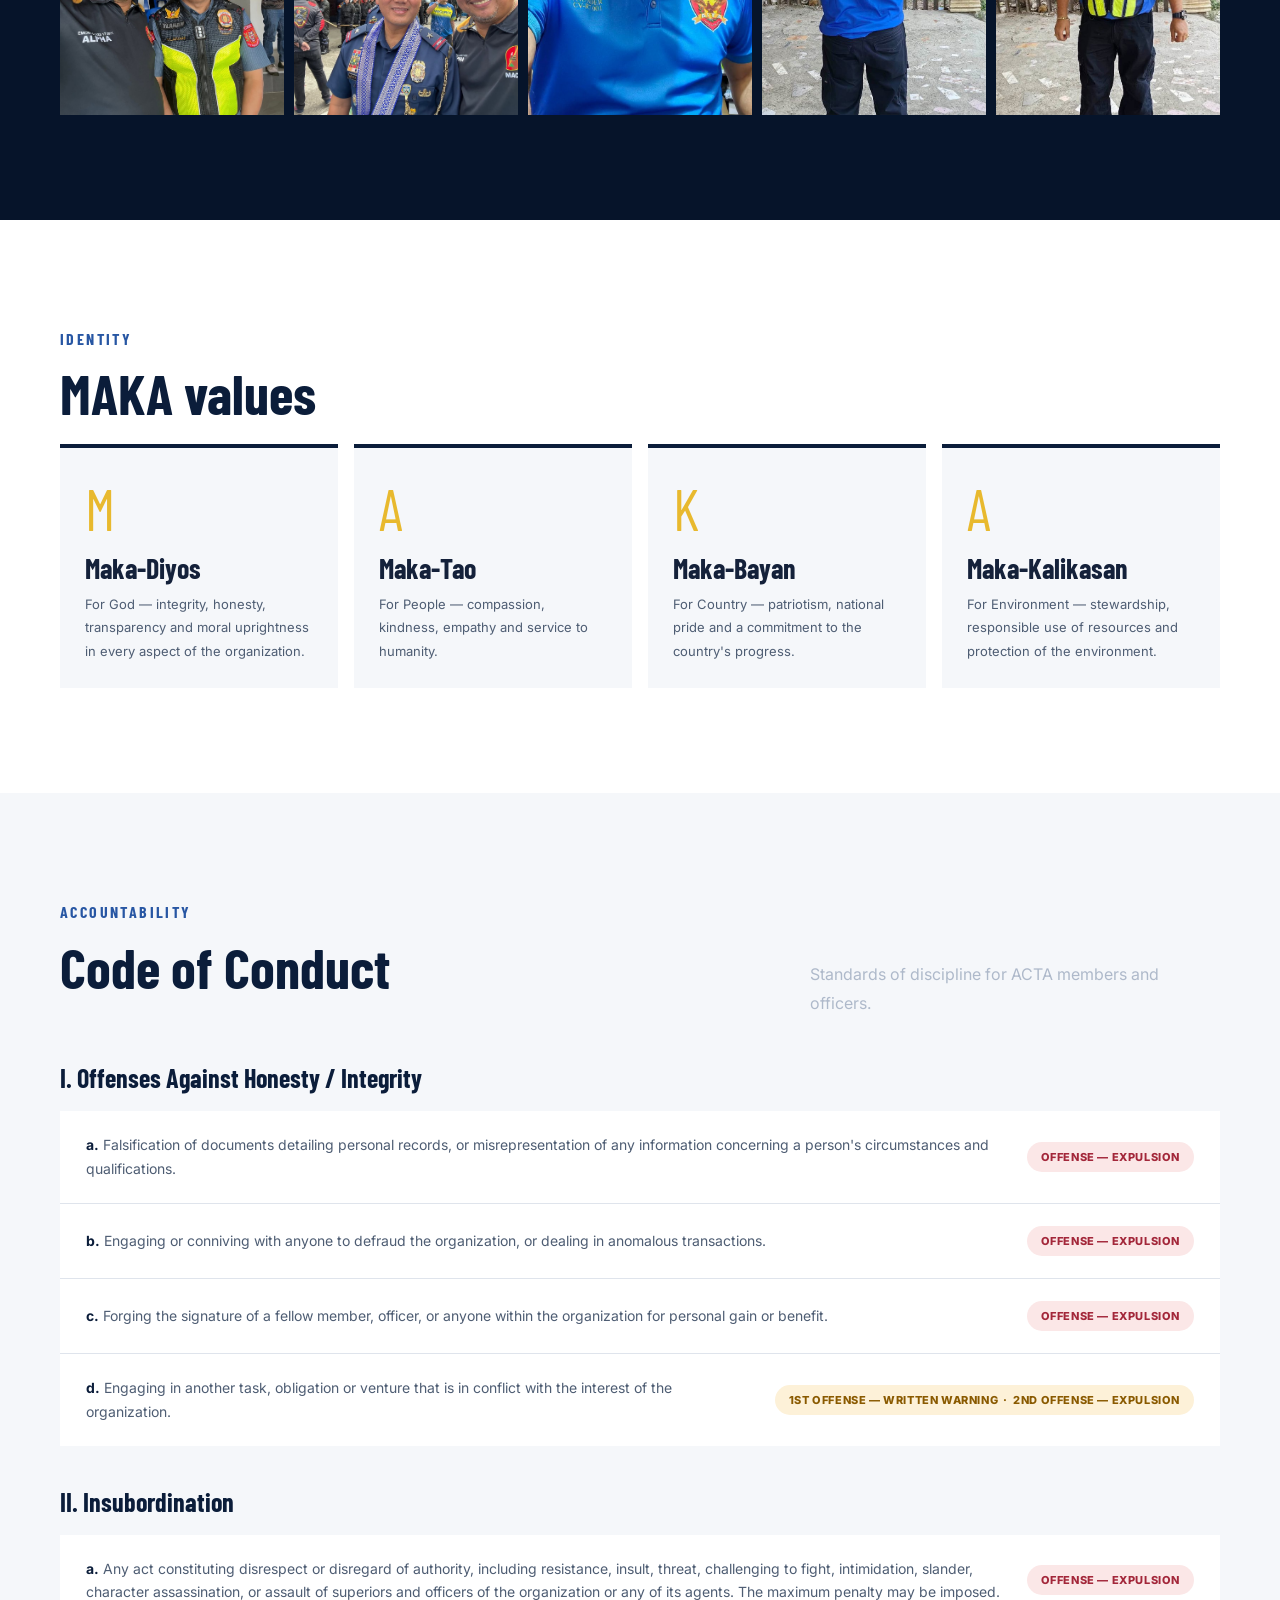
==== commit 111a4154: "Update leadership and board" ====
--- a/index.html
+++ b/index.html
@@ -94,6 +94,7 @@
         <div><small>TYPE</small><strong>Non-stock Corporation</strong></div>
         <div><small>ISSUED AT</small><strong>SEC Cebu Extension Office</strong></div>
       </div>
+      <div class="sec-actions"><a class="btn primary" href="organization-profile.html">View Organization Profile</a><a class="btn outline" href="assets/acta-organization-profile.pdf" download>Download PDF</a></div>
       <p class="muted">Tap the certificate to view it full size.</p>
     </div>
   </div>
@@ -101,13 +102,13 @@
 
 <section id="leadership" class="section dark">
   <div class="container">
-    <div class="section-head"><div><p class="eyebrow">LEADERSHIP</p><h2>Founding Chapter</h2></div><p>ACTA's founding leadership and first chartered chapter.</p></div>
+    <div class="section-head"><div><p class="eyebrow">LEADERSHIP</p><h2>Leadership &amp; Board</h2></div><p>ACTA's Founder, Board of Directors and Corporate Adviser.</p></div>
     <div class="leader-grid">
       <div class="leader-card">
-        <img class="leader-photo" src="assets/acta-founder-maceren.jpg" alt="Benjamin A. Maceren, ACTA Founder and President" width="260" height="325" loading="lazy" decoding="async">
+        <img class="leader-photo" src="assets/acta-founder-maceren.jpg" alt="Rev. Dr. Benjamin A. Maceren, ACTA Founder, President and Chairman of the Board" width="260" height="325" loading="lazy" decoding="async">
         <div class="leader-info">
-          <span class="leader-role">Founder / President</span>
-          <h3>Benjamin A. Maceren</h3>
+          <span class="leader-role">Founder / President &middot; Chairman of the Board</span>
+          <h3>Rev. Dr. Benjamin A. Maceren</h3>
           <p class="leader-title">Regional Governor, The Fraternal Order of Eagles Philippines Eagles (TFOEPE) — CVR 11 · EY 26</p>
           <div class="leader-meta">
             <div><small>CHAPTER</small><strong>Lapu-Lapu City</strong></div>
@@ -116,15 +117,27 @@
         </div>
       </div>
       <div class="leader-card">
-        <img class="leader-photo" src="assets/acta-adviser-canete.jpg" alt="PCol. Atty. Antonietto Y. Cañete, ACTA Corporate Adviser" width="260" height="325" loading="lazy" decoding="async">
+        <img class="leader-photo" src="assets/acta-adviser-canete.jpg" alt="Atty. PCol. Antonietto Y. Cañete, ACTA Corporate Adviser" width="260" height="325" loading="lazy" decoding="async">
         <div class="leader-info">
           <span class="leader-role">Corporate Adviser</span>
-          <h3>PCol. Atty. Antonietto Y. Cañete</h3>
+          <h3>Atty. PCol. Antonietto Y. Cañete</h3>
           <div class="leader-meta">
             <div><small>POSITION</small><strong>City Director, Lapu-Lapu City Police Office</strong></div>
           </div>
         </div>
       </div>
+    </div>
+    <div class="board">
+      <h3 class="board-title">Board of Directors</h3>
+      <ol class="board-grid">
+        <li class="board-member"><span>Chairman</span><b>Rev. Dr. Benjamin A. Maceren</b></li>
+        <li class="board-member"><span>Director</span><b>Frans T. Berdon</b></li>
+        <li class="board-member"><span>Director</span><b>Cesar R. Cañete, Jr.</b></li>
+        <li class="board-member"><span>Director</span><b>Roger B. Dedel</b></li>
+        <li class="board-member"><span>Director</span><b>Alejandro A. Gabutan, Jr.</b></li>
+        <li class="board-member"><span>Director</span><b>Joher L. Ardon</b></li>
+        <li class="board-member"><span>Director</span><b>Remus C. Amodia</b></li>
+      </ol>
     </div>
   </div>
 </section>
--- a/styles.css
+++ b/styles.css
@@ -1,2 +1,2 @@
-*{box-sizing:border-box}html{scroll-behavior:smooth}body{margin:0;font-family:Inter,Arial,sans-serif;color:#14213a;background:#f5f7fa}h1,h2,h3,.brand-mark,.eyebrow{font-family:"Barlow Condensed",Arial,sans-serif}h1,h2,h3,p{margin-top:0}.container{width:min(1160px,92%);margin:auto}.topbar{position:fixed;z-index:50;top:0;left:0;right:0;background:rgba(5,14,30,.9);backdrop-filter:blur(14px);border-bottom:1px solid rgba(255,255,255,.12)}.nav{height:76px;display:flex;align-items:center;justify-content:space-between}.brand{display:flex;align-items:center;gap:12px;color:#fff;text-decoration:none;font-size:11px;line-height:1.05;text-transform:uppercase;font-weight:700;letter-spacing:.6px}.brand-logo{width:52px;height:58px;object-fit:contain;flex:0 0 auto;filter:drop-shadow(0 3px 5px rgba(0,0,0,.35))}.footer-logo{width:44px;height:48px}.hero-brand{display:flex;align-items:center;gap:14px;margin-bottom:18px}.hero-brand img{width:82px;height:92px;object-fit:contain;filter:drop-shadow(0 5px 10px rgba(0,0,0,.45))}.hero-brand span{font-family:"Barlow Condensed",Arial,sans-serif;font-size:14px;font-weight:700;letter-spacing:2px;color:#e8b92e}.brand-mark{display:grid;place-items:center;width:46px;height:46px;border-radius:50%;background:#e8b92e;color:#07152d;font-size:19px;font-weight:700;box-shadow:0 0 0 2px #fff inset}.nav nav{display:flex;align-items:center;gap:17px}.nav-item{position:relative}.nav-toplink{background:none;border:0;color:#fff;font-family:inherit;cursor:pointer;padding:0;display:flex;align-items:center;gap:4px;font-size:11px;font-weight:700;text-transform:uppercase;letter-spacing:.4px}.caret{font-size:9px;transition:transform .2s}.nav-item.open .caret{transform:rotate(180deg)}.submenu{display:none;position:absolute;top:100%;left:0;margin-top:16px;background:#0b1d3a;border:1px solid rgba(255,255,255,.14);border-radius:6px;padding:8px;min-width:180px;flex-direction:column;gap:2px;box-shadow:0 14px 28px rgba(0,0,0,.4)}.nav-item:hover .submenu,.nav-item.open .submenu{display:flex}.submenu a{padding:9px 12px;border-radius:4px;white-space:nowrap;color:#fff!important;text-decoration:none;font-size:11px;font-weight:700;text-transform:uppercase;letter-spacing:.4px}.submenu a:hover{background:rgba(255,255,255,.08)}.nav nav a{color:#fff;text-decoration:none;font-size:11px;font-weight:700;text-transform:uppercase;letter-spacing:.4px;white-space:nowrap}.nav-cta{padding:11px 16px;background:#e8b92e;color:#07152d!important;border-radius:4px}.menu{display:none;background:none;border:0;color:#fff;font-size:26px}.hero{min-height:760px;position:relative;color:#fff;display:flex;align-items:center;overflow:hidden}.hero-image{position:absolute;inset:0;background:url("assets/acta-19.jpg") center/cover no-repeat;filter:saturate(.9)}.hero-overlay{position:absolute;inset:0;background:linear-gradient(90deg,rgba(3,12,28,.96),rgba(3,12,28,.7) 47%,rgba(3,12,28,.2)),linear-gradient(0deg,rgba(3,12,28,.85),transparent 40%)}.hero-content{position:relative;z-index:2;padding-top:80px}.eyebrow{font-size:14px;letter-spacing:2.4px;font-weight:700;margin-bottom:14px;color:#e8b92e}.eyebrow.blue{color:#2756a3}.hero h1{font-size:clamp(58px,8vw,108px);line-height:.82;letter-spacing:-1px;margin:0 0 26px}.hero h1 span{color:#e8b92e}.hero-copy{max-width:590px;color:#e5ebf5;font-size:17px;line-height:1.7}.hero-actions{display:flex;gap:12px;margin-top:30px}.btn{display:inline-flex;align-items:center;justify-content:center;padding:14px 21px;border-radius:4px;text-decoration:none;font-weight:800;text-transform:uppercase;letter-spacing:.8px;font-size:12px}.btn.primary{background:#e8b92e;color:#07152d}.btn.ghost{border:1px solid rgba(255,255,255,.55);color:#fff}.hero-strip{position:absolute;bottom:0;left:0;right:0;background:#e8b92e;color:#07152d}.strip-inner{height:52px;display:flex;align-items:center;gap:22px;font-size:11px;letter-spacing:1.4px}.strip-inner strong{font-family:"Barlow Condensed";font-size:25px}.section{padding:105px 0}.split{display:grid;grid-template-columns:1.1fr .9fr;gap:80px;align-items:center}.section h2{font-size:56px;line-height:.92;margin:0 0 25px;color:#0b1d3a}.section p{font-size:16px;line-height:1.8;color:#4e5d73}.muted{font-size:13px!important;color:#7b8799!important}.about-card{background:#0a1c38;color:#fff;padding:45px;box-shadow:20px 20px 0 #e8b92e}.quote{font-family:"Barlow Condensed";font-size:44px;line-height:.98}.card-line{height:2px;background:#e8b92e;margin:32px 0}.mini-grid{display:grid;grid-template-columns:1fr 1fr;gap:25px}.mini-grid div{display:flex;flex-direction:column;gap:4px}.mini-grid b{font-family:"Barlow Condensed";font-size:26px;color:#e8b92e}.mini-grid span{text-transform:uppercase;font-size:11px;letter-spacing:1px}.dark{background:#07152d;color:#fff}.dark h2,.gallery-section h2{color:#fff}.section-head{display:flex;justify-content:space-between;align-items:end;gap:30px;margin-bottom:45px}.section-head>p{max-width:410px;color:#aeb9ca;margin:0}.program-grid{display:grid;grid-template-columns:repeat(4,1fr);gap:1px;background:rgba(255,255,255,.12)}.program-grid article{background:#0a1c38;padding:34px;min-height:245px}.num{font-family:"Barlow Condensed";font-size:34px;color:#e8b92e}.program-grid h3{font-size:29px;margin:25px 0 10px}.program-grid p{color:#aeb9ca;font-size:14px}.activity-grid{display:grid;grid-template-columns:repeat(auto-fit,minmax(300px,1fr));gap:20px}.activity-card{position:relative;margin:0;overflow:hidden;background:#111;border-radius:3px;height:300px}.activity-card>a{display:block;width:100%;height:100%;color:inherit;text-decoration:none}.activity-card img{width:100%;height:100%;object-fit:cover;transition:.45s}.activity-card:hover img{transform:scale(1.04)}.activity-card:after{content:"";position:absolute;inset:0;background:linear-gradient(0deg,rgba(4,12,25,.88),transparent 65%)}.activity-card figcaption{position:absolute;z-index:2;bottom:20px;left:22px;right:20px;color:#fff;display:flex;flex-direction:column;gap:5px}.activity-card figcaption em{font-style:normal;font-size:11px;letter-spacing:.08em;text-transform:uppercase;color:#8fb2ff;background:rgba(6,16,34,.72);padding:3px 9px;border-radius:2px;align-self:flex-start}.activity-card figcaption b{font-family:"Barlow Condensed";font-size:28px}.activity-card figcaption span{font-size:12px;color:#dce3ee}.partnership{background:#eef2f7}.reverse{grid-template-columns:1fr 1fr}.photo-stack{display:grid;grid-template-columns:1fr 1fr;gap:14px;align-items:end}.photo-stack img{width:100%;height:310px;object-fit:cover;border-radius:4px}.photo-stack img+img{height:250px;margin-top:70px}.pill-row{display:flex;flex-wrap:wrap;gap:9px;margin-top:25px}.pill-row span{border:1px solid #cbd4e0;background:#fff;padding:9px 12px;border-radius:30px;font-size:11px;text-transform:uppercase;font-weight:700;color:#31445f}.gallery-section{background:#06142a}.gallery{display:grid;grid-template-columns:repeat(5,1fr);gap:10px}.gallery button{border:0;padding:0;background:#111;cursor:pointer;aspect-ratio:1/1;overflow:hidden}.gallery img{width:100%;height:100%;object-fit:cover;transition:.3s}.gallery button:hover img{transform:scale(1.08);opacity:.82}.values{background:#fff}.value-grid{display:grid;grid-template-columns:repeat(4,1fr);gap:16px}.value-grid>div{border-top:4px solid #0b1d3a;padding:25px;background:#f5f7fa}.value-grid span{font-family:"Barlow Condensed";font-size:58px;color:#e8b92e}.value-grid h3{font-size:28px;margin:8px 0}.value-grid p{font-size:13px;margin:0}.vm-grid{display:grid;grid-template-columns:1fr 1fr;gap:30px;margin-top:60px}.vm-card{background:#fff;border-top:4px solid #e8b92e;padding:30px}.vm-card p:last-child{margin:0;font-size:15px;line-height:1.75;color:#4e5d73}.leader-grid{display:grid;grid-template-columns:1fr 1fr;gap:30px}.leader-card{background:#0a1c38;padding:36px;box-shadow:14px 14px 0 #e8b92e;display:flex;flex-direction:column;align-items:flex-start;gap:24px}.leader-photo{width:100%;max-width:260px;aspect-ratio:4/5;object-fit:cover;object-position:top;border-radius:8px;flex:0 0 auto;box-shadow:0 4px 10px rgba(0,0,0,.35)}.leader-info{min-width:0}.leader-role{display:inline-block;text-transform:uppercase;letter-spacing:1.4px;font-size:11px;font-weight:700;color:#e8b92e;margin-bottom:10px}.leader-card h3{font-family:"Barlow Condensed";font-size:27px;color:#fff;margin:0 0 8px;line-height:1.05}.leader-title{color:#cbd4e0;font-size:13px;font-weight:600;margin:0 0 20px}.leader-meta{display:grid;grid-template-columns:1fr 1fr;gap:16px 22px}.leader-meta small{display:block;color:#8fa0b8;font-size:10px;letter-spacing:1.5px;margin-bottom:6px}.leader-meta strong{color:#fff;font-size:14px}.topic-category{font-family:"Barlow Condensed";font-size:24px;color:#0b1d3a;margin:0 0 20px;padding-top:50px;border-top:1px solid #e2e6ed}.topic-category:first-of-type{padding-top:0;border-top:0}.topic-grid{display:grid;grid-template-columns:1fr 1fr;gap:30px;margin-bottom:50px}.topic-grid.single{grid-template-columns:1fr;max-width:560px}.topic-card{background:#fff;border-top:4px solid #e8b92e}.topic-card img{width:100%;height:230px;object-fit:cover;display:block}.topic-body{padding:26px}.topic-body p{margin:0 0 14px}.topic-credit{display:block;font-size:11px;color:#8a96a8;margin-bottom:14px}.topic-body a{color:#2756a3;font-weight:700;font-size:14px}.conduct-list{display:grid;gap:40px}.conduct-group h3{font-family:"Barlow Condensed";font-size:26px;color:#0b1d3a;margin:0 0 18px}.conduct-group ul{list-style:none;margin:0;padding:0;display:grid;gap:1px;background:#dfe4ec}.conduct-group li{background:#fff;padding:22px 26px;display:flex;justify-content:space-between;align-items:center;gap:24px;flex-wrap:wrap}.conduct-group li p{margin:0;font-size:14px;line-height:1.7;color:#4e5d73;flex:1 1 460px}.conduct-group li p strong{color:#0b1d3a}.penalty{flex:0 0 auto;font-size:11px;font-weight:800;text-transform:uppercase;letter-spacing:.6px;padding:8px 14px;border-radius:30px;white-space:nowrap}.penalty.expulsion{background:#fbe7e7;color:#a3273a}.penalty.tiered{background:#fdf1d8;color:#8a5a00}.uniform-grid{display:grid;grid-template-columns:1fr 1fr;gap:24px;margin-bottom:50px}.uniform-grid.single{grid-template-columns:1fr;max-width:380px}.uniform-grid.triple{grid-template-columns:repeat(3,1fr)}.uniform-grid.wide{grid-template-columns:1fr;max-width:720px}.uniform-grid.wide .uniform-item img{aspect-ratio:auto;object-fit:contain;background:#0a1c38}.uniform-item{margin:0;background:#fff;border-radius:4px;overflow:hidden;box-shadow:0 3px 14px rgba(11,29,58,.1)}.uniform-item img{width:100%;display:block;object-fit:cover;aspect-ratio:3/4}.uniform-item figcaption{padding:12px 16px;font-size:11px;text-transform:uppercase;letter-spacing:1.2px;color:#4e5d73;font-weight:700}.contact{background:#0b1d3a;color:#fff;padding:80px 0}.contact-inner{display:grid;grid-template-columns:1.2fr .8fr;gap:60px;align-items:center}.contact h2{color:#fff;font-size:56px;margin-bottom:15px}.contact p{color:#b9c5d6;line-height:1.7}.contact-card{border:1px solid rgba(255,255,255,.16);padding:30px;display:grid;gap:22px}.contact-card small{display:block;color:#8fa0b8;font-size:10px;letter-spacing:1.5px;margin-bottom:6px}.contact-card strong{font-size:14px}.contact-card .btn{width:max-content}.contact-card a{color:#07152d}footer{background:#050f20;color:#8fa0b8;padding:25px 0}.footer{display:flex;justify-content:space-between;align-items:center;font-size:11px}.lightbox{display:none;position:fixed;inset:0;z-index:100;background:rgba(0,0,0,.92);align-items:center;justify-content:center;padding:30px}.lightbox.open{display:flex}.lightbox img{max-width:94vw;max-height:90vh;object-fit:contain}.close{position:absolute;right:22px;top:15px;background:none;border:0;color:#fff;font-size:46px;cursor:pointer}.sec-card{display:grid;grid-template-columns:260px 1fr;gap:44px;align-items:center;margin-top:50px;background:#fff;border-left:4px solid #2756a3;padding:34px;box-shadow:0 3px 14px rgba(11,29,58,.08)}.sec-thumb{border:0;padding:0;background:#eef2f7;cursor:zoom-in;display:block;border-radius:4px;overflow:hidden;box-shadow:0 4px 12px rgba(11,29,58,.18)}.sec-thumb img{width:100%;height:auto;display:block;transition:.3s}.sec-thumb:hover img{transform:scale(1.03);opacity:.9}.sec-badge{display:inline-block;background:#e6eefb;color:#2756a3;font-size:11px;font-weight:800;letter-spacing:1.2px;text-transform:uppercase;padding:7px 12px;border-radius:30px;margin-bottom:14px}.sec-info h3{font-family:"Barlow Condensed";font-size:30px;color:#0b1d3a;margin:0 0 10px;line-height:1.05}.sec-info p{margin:0 0 20px}.sec-info p.muted{margin:18px 0 0}.sec-meta{display:grid;grid-template-columns:1fr 1fr;gap:16px 24px}.sec-meta small{display:block;color:#7b8799;font-size:10px;letter-spacing:1.5px;margin-bottom:5px}.sec-meta strong{color:#0b1d3a;font-size:15px}@media(max-width:900px){.sec-card{grid-template-columns:200px 1fr;gap:30px}.nav nav{display:none;position:absolute;top:76px;left:0;right:0;background:#07152d;padding:20px;flex-direction:column;align-items:flex-start}.nav nav.open{display:flex}.nav-item{position:static;width:100%}.nav-item:hover .submenu{display:none}.nav-item.open .submenu{display:flex}.nav-toplink{width:100%;justify-content:space-between;padding:6px 0}.submenu{position:static;margin-top:4px;margin-left:10px;background:none;border:0;box-shadow:none;padding:0;min-width:0}.submenu a{padding:8px 0}.menu{display:block}.hero{min-height:720px}.split,.reverse,.contact-inner,.vm-grid,.leader-grid,.topic-grid{grid-template-columns:1fr;gap:45px}.uniform-grid{grid-template-columns:1fr 1fr;gap:16px}.uniform-grid.triple{grid-template-columns:1fr 1fr}.uniform-grid.wide{max-width:100%}.leader-grid{gap:24px}.program-grid{grid-template-columns:1fr 1fr}.gallery{grid-template-columns:repeat(3,1fr)}.value-grid{grid-template-columns:1fr 1fr}.photo-stack{max-width:700px}.section-head{align-items:flex-start;flex-direction:column}.footer{gap:15px;align-items:flex-start;flex-direction:column}}@media(max-width:560px){.sec-card{grid-template-columns:1fr;padding:24px;gap:24px;margin-top:40px}.sec-thumb{max-width:220px}.sec-meta{grid-template-columns:1fr}.brand-logo{width:43px;height:48px}.hero-brand img{width:65px;height:74px}.hero-brand{gap:10px}.hero-brand span{font-size:11px}.nav{height:68px}.hero-content{padding-top:70px}.hero h1{font-size:65px}.hero-copy{font-size:15px}.program-grid{grid-template-columns:1fr}.gallery{grid-template-columns:repeat(2,1fr)}.value-grid{grid-template-columns:1fr}.about-card,.leader-card{padding:30px;box-shadow:10px 10px 0 #e8b92e}.vm-grid{margin-top:40px;gap:18px}.leader-photo{max-width:180px}.leader-meta{grid-template-columns:1fr}.uniform-grid.triple{grid-template-columns:1fr}.conduct-group li{flex-direction:column;align-items:flex-start;gap:12px}.conduct-group li p{flex:1 1 auto}.penalty{white-space:normal}.section{padding:75px 0}.section h2,.contact h2{font-size:45px}.strip-inner{font-size:9px}.strip-inner span{white-space:nowrap;overflow:hidden}.photo-stack{grid-template-columns:1fr 1fr}.photo-stack img{height:230px}.photo-stack img+img{height:190px;margin-top:40px}.activity-card{height:220px}}
+*{box-sizing:border-box}html{scroll-behavior:smooth}body{margin:0;font-family:Inter,Arial,sans-serif;color:#14213a;background:#f5f7fa}h1,h2,h3,.brand-mark,.eyebrow{font-family:"Barlow Condensed",Arial,sans-serif}h1,h2,h3,p{margin-top:0}.container{width:min(1160px,92%);margin:auto}.topbar{position:fixed;z-index:50;top:0;left:0;right:0;background:rgba(5,14,30,.9);backdrop-filter:blur(14px);border-bottom:1px solid rgba(255,255,255,.12)}.nav{height:76px;display:flex;align-items:center;justify-content:space-between}.brand{display:flex;align-items:center;gap:12px;color:#fff;text-decoration:none;font-size:11px;line-height:1.05;text-transform:uppercase;font-weight:700;letter-spacing:.6px}.brand-logo{width:52px;height:58px;object-fit:contain;flex:0 0 auto;filter:drop-shadow(0 3px 5px rgba(0,0,0,.35))}.footer-logo{width:44px;height:48px}.hero-brand{display:flex;align-items:center;gap:14px;margin-bottom:18px}.hero-brand img{width:82px;height:92px;object-fit:contain;filter:drop-shadow(0 5px 10px rgba(0,0,0,.45))}.hero-brand span{font-family:"Barlow Condensed",Arial,sans-serif;font-size:14px;font-weight:700;letter-spacing:2px;color:#e8b92e}.brand-mark{display:grid;place-items:center;width:46px;height:46px;border-radius:50%;background:#e8b92e;color:#07152d;font-size:19px;font-weight:700;box-shadow:0 0 0 2px #fff inset}.nav nav{display:flex;align-items:center;gap:17px}.nav-item{position:relative}.nav-toplink{background:none;border:0;color:#fff;font-family:inherit;cursor:pointer;padding:0;display:flex;align-items:center;gap:4px;font-size:11px;font-weight:700;text-transform:uppercase;letter-spacing:.4px}.caret{font-size:9px;transition:transform .2s}.nav-item.open .caret{transform:rotate(180deg)}.submenu{display:none;position:absolute;top:100%;left:0;margin-top:16px;background:#0b1d3a;border:1px solid rgba(255,255,255,.14);border-radius:6px;padding:8px;min-width:180px;flex-direction:column;gap:2px;box-shadow:0 14px 28px rgba(0,0,0,.4)}.nav-item:hover .submenu,.nav-item.open .submenu{display:flex}.submenu a{padding:9px 12px;border-radius:4px;white-space:nowrap;color:#fff!important;text-decoration:none;font-size:11px;font-weight:700;text-transform:uppercase;letter-spacing:.4px}.submenu a:hover{background:rgba(255,255,255,.08)}.nav nav a{color:#fff;text-decoration:none;font-size:11px;font-weight:700;text-transform:uppercase;letter-spacing:.4px;white-space:nowrap}.nav-cta{padding:11px 16px;background:#e8b92e;color:#07152d!important;border-radius:4px}.menu{display:none;background:none;border:0;color:#fff;font-size:26px}.hero{min-height:760px;position:relative;color:#fff;display:flex;align-items:center;overflow:hidden}.hero-image{position:absolute;inset:0;background:url("assets/acta-19.jpg") center/cover no-repeat;filter:saturate(.9)}.hero-overlay{position:absolute;inset:0;background:linear-gradient(90deg,rgba(3,12,28,.96),rgba(3,12,28,.7) 47%,rgba(3,12,28,.2)),linear-gradient(0deg,rgba(3,12,28,.85),transparent 40%)}.hero-content{position:relative;z-index:2;padding-top:80px}.eyebrow{font-size:14px;letter-spacing:2.4px;font-weight:700;margin-bottom:14px;color:#e8b92e}.eyebrow.blue{color:#2756a3}.hero h1{font-size:clamp(58px,8vw,108px);line-height:.82;letter-spacing:-1px;margin:0 0 26px}.hero h1 span{color:#e8b92e}.hero-copy{max-width:590px;color:#e5ebf5;font-size:17px;line-height:1.7}.hero-actions{display:flex;gap:12px;margin-top:30px}.btn{display:inline-flex;align-items:center;justify-content:center;padding:14px 21px;border-radius:4px;text-decoration:none;font-weight:800;text-transform:uppercase;letter-spacing:.8px;font-size:12px}.btn.primary{background:#e8b92e;color:#07152d}.btn.ghost{border:1px solid rgba(255,255,255,.55);color:#fff}.hero-strip{position:absolute;bottom:0;left:0;right:0;background:#e8b92e;color:#07152d}.strip-inner{height:52px;display:flex;align-items:center;gap:22px;font-size:11px;letter-spacing:1.4px}.strip-inner strong{font-family:"Barlow Condensed";font-size:25px}.section{padding:105px 0}.split{display:grid;grid-template-columns:1.1fr .9fr;gap:80px;align-items:center}.section h2{font-size:56px;line-height:.92;margin:0 0 25px;color:#0b1d3a}.section p{font-size:16px;line-height:1.8;color:#4e5d73}.muted{font-size:13px!important;color:#7b8799!important}.about-card{background:#0a1c38;color:#fff;padding:45px;box-shadow:20px 20px 0 #e8b92e}.quote{font-family:"Barlow Condensed";font-size:44px;line-height:.98}.card-line{height:2px;background:#e8b92e;margin:32px 0}.mini-grid{display:grid;grid-template-columns:1fr 1fr;gap:25px}.mini-grid div{display:flex;flex-direction:column;gap:4px}.mini-grid b{font-family:"Barlow Condensed";font-size:26px;color:#e8b92e}.mini-grid span{text-transform:uppercase;font-size:11px;letter-spacing:1px}.dark{background:#07152d;color:#fff}.dark h2,.gallery-section h2{color:#fff}.section-head{display:flex;justify-content:space-between;align-items:end;gap:30px;margin-bottom:45px}.section-head>p{max-width:410px;color:#aeb9ca;margin:0}.program-grid{display:grid;grid-template-columns:repeat(4,1fr);gap:1px;background:rgba(255,255,255,.12)}.program-grid article{background:#0a1c38;padding:34px;min-height:245px}.num{font-family:"Barlow Condensed";font-size:34px;color:#e8b92e}.program-grid h3{font-size:29px;margin:25px 0 10px}.program-grid p{color:#aeb9ca;font-size:14px}.activity-grid{display:grid;grid-template-columns:repeat(auto-fit,minmax(300px,1fr));gap:20px}.activity-card{position:relative;margin:0;overflow:hidden;background:#111;border-radius:3px;height:300px}.activity-card>a{display:block;width:100%;height:100%;color:inherit;text-decoration:none}.activity-card img{width:100%;height:100%;object-fit:cover;transition:.45s}.activity-card:hover img{transform:scale(1.04)}.activity-card:after{content:"";position:absolute;inset:0;background:linear-gradient(0deg,rgba(4,12,25,.88),transparent 65%)}.activity-card figcaption{position:absolute;z-index:2;bottom:20px;left:22px;right:20px;color:#fff;display:flex;flex-direction:column;gap:5px}.activity-card figcaption em{font-style:normal;font-size:11px;letter-spacing:.08em;text-transform:uppercase;color:#8fb2ff;background:rgba(6,16,34,.72);padding:3px 9px;border-radius:2px;align-self:flex-start}.activity-card figcaption b{font-family:"Barlow Condensed";font-size:28px}.activity-card figcaption span{font-size:12px;color:#dce3ee}.partnership{background:#eef2f7}.reverse{grid-template-columns:1fr 1fr}.photo-stack{display:grid;grid-template-columns:1fr 1fr;gap:14px;align-items:end}.photo-stack img{width:100%;height:310px;object-fit:cover;border-radius:4px}.photo-stack img+img{height:250px;margin-top:70px}.pill-row{display:flex;flex-wrap:wrap;gap:9px;margin-top:25px}.pill-row span{border:1px solid #cbd4e0;background:#fff;padding:9px 12px;border-radius:30px;font-size:11px;text-transform:uppercase;font-weight:700;color:#31445f}.gallery-section{background:#06142a}.gallery{display:grid;grid-template-columns:repeat(5,1fr);gap:10px}.gallery button{border:0;padding:0;background:#111;cursor:pointer;aspect-ratio:1/1;overflow:hidden}.gallery img{width:100%;height:100%;object-fit:cover;transition:.3s}.gallery button:hover img{transform:scale(1.08);opacity:.82}.values{background:#fff}.value-grid{display:grid;grid-template-columns:repeat(4,1fr);gap:16px}.value-grid>div{border-top:4px solid #0b1d3a;padding:25px;background:#f5f7fa}.value-grid span{font-family:"Barlow Condensed";font-size:58px;color:#e8b92e}.value-grid h3{font-size:28px;margin:8px 0}.value-grid p{font-size:13px;margin:0}.vm-grid{display:grid;grid-template-columns:1fr 1fr;gap:30px;margin-top:60px}.vm-card{background:#fff;border-top:4px solid #e8b92e;padding:30px}.vm-card p:last-child{margin:0;font-size:15px;line-height:1.75;color:#4e5d73}.leader-grid{display:grid;grid-template-columns:1fr 1fr;gap:30px}.leader-card{background:#0a1c38;padding:36px;box-shadow:14px 14px 0 #e8b92e;display:flex;flex-direction:column;align-items:flex-start;gap:24px}.leader-photo{width:100%;max-width:260px;aspect-ratio:4/5;object-fit:cover;object-position:top;border-radius:8px;flex:0 0 auto;box-shadow:0 4px 10px rgba(0,0,0,.35)}.leader-info{min-width:0}.leader-role{display:inline-block;text-transform:uppercase;letter-spacing:1.4px;font-size:11px;font-weight:700;color:#e8b92e;margin-bottom:10px}.leader-card h3{font-family:"Barlow Condensed";font-size:27px;color:#fff;margin:0 0 8px;line-height:1.05}.leader-title{color:#cbd4e0;font-size:13px;font-weight:600;margin:0 0 20px}.leader-meta{display:grid;grid-template-columns:1fr 1fr;gap:16px 22px}.leader-meta small{display:block;color:#8fa0b8;font-size:10px;letter-spacing:1.5px;margin-bottom:6px}.leader-meta strong{color:#fff;font-size:14px}.topic-category{font-family:"Barlow Condensed";font-size:24px;color:#0b1d3a;margin:0 0 20px;padding-top:50px;border-top:1px solid #e2e6ed}.topic-category:first-of-type{padding-top:0;border-top:0}.topic-grid{display:grid;grid-template-columns:1fr 1fr;gap:30px;margin-bottom:50px}.topic-grid.single{grid-template-columns:1fr;max-width:560px}.topic-card{background:#fff;border-top:4px solid #e8b92e}.topic-card img{width:100%;height:230px;object-fit:cover;display:block}.topic-body{padding:26px}.topic-body p{margin:0 0 14px}.topic-credit{display:block;font-size:11px;color:#8a96a8;margin-bottom:14px}.topic-body a{color:#2756a3;font-weight:700;font-size:14px}.conduct-list{display:grid;gap:40px}.conduct-group h3{font-family:"Barlow Condensed";font-size:26px;color:#0b1d3a;margin:0 0 18px}.conduct-group ul{list-style:none;margin:0;padding:0;display:grid;gap:1px;background:#dfe4ec}.conduct-group li{background:#fff;padding:22px 26px;display:flex;justify-content:space-between;align-items:center;gap:24px;flex-wrap:wrap}.conduct-group li p{margin:0;font-size:14px;line-height:1.7;color:#4e5d73;flex:1 1 460px}.conduct-group li p strong{color:#0b1d3a}.penalty{flex:0 0 auto;font-size:11px;font-weight:800;text-transform:uppercase;letter-spacing:.6px;padding:8px 14px;border-radius:30px;white-space:nowrap}.penalty.expulsion{background:#fbe7e7;color:#a3273a}.penalty.tiered{background:#fdf1d8;color:#8a5a00}.uniform-grid{display:grid;grid-template-columns:1fr 1fr;gap:24px;margin-bottom:50px}.uniform-grid.single{grid-template-columns:1fr;max-width:380px}.uniform-grid.triple{grid-template-columns:repeat(3,1fr)}.uniform-grid.wide{grid-template-columns:1fr;max-width:720px}.uniform-grid.wide .uniform-item img{aspect-ratio:auto;object-fit:contain;background:#0a1c38}.uniform-item{margin:0;background:#fff;border-radius:4px;overflow:hidden;box-shadow:0 3px 14px rgba(11,29,58,.1)}.uniform-item img{width:100%;display:block;object-fit:cover;aspect-ratio:3/4}.uniform-item figcaption{padding:12px 16px;font-size:11px;text-transform:uppercase;letter-spacing:1.2px;color:#4e5d73;font-weight:700}.contact{background:#0b1d3a;color:#fff;padding:80px 0}.contact-inner{display:grid;grid-template-columns:1.2fr .8fr;gap:60px;align-items:center}.contact h2{color:#fff;font-size:56px;margin-bottom:15px}.contact p{color:#b9c5d6;line-height:1.7}.contact-card{border:1px solid rgba(255,255,255,.16);padding:30px;display:grid;gap:22px}.contact-card small{display:block;color:#8fa0b8;font-size:10px;letter-spacing:1.5px;margin-bottom:6px}.contact-card strong{font-size:14px}.contact-card .btn{width:max-content}.contact-card a{color:#07152d}footer{background:#050f20;color:#8fa0b8;padding:25px 0}.footer{display:flex;justify-content:space-between;align-items:center;font-size:11px}.lightbox{display:none;position:fixed;inset:0;z-index:100;background:rgba(0,0,0,.92);align-items:center;justify-content:center;padding:30px}.lightbox.open{display:flex}.lightbox img{max-width:94vw;max-height:90vh;object-fit:contain}.close{position:absolute;right:22px;top:15px;background:none;border:0;color:#fff;font-size:46px;cursor:pointer}.sec-card{display:grid;grid-template-columns:260px 1fr;gap:44px;align-items:center;margin-top:50px;background:#fff;border-left:4px solid #2756a3;padding:34px;box-shadow:0 3px 14px rgba(11,29,58,.08)}.sec-thumb{border:0;padding:0;background:#eef2f7;cursor:zoom-in;display:block;border-radius:4px;overflow:hidden;box-shadow:0 4px 12px rgba(11,29,58,.18)}.sec-thumb img{width:100%;height:auto;display:block;transition:.3s}.sec-thumb:hover img{transform:scale(1.03);opacity:.9}.sec-badge{display:inline-block;background:#e6eefb;color:#2756a3;font-size:11px;font-weight:800;letter-spacing:1.2px;text-transform:uppercase;padding:7px 12px;border-radius:30px;margin-bottom:14px}.sec-info h3{font-family:"Barlow Condensed";font-size:30px;color:#0b1d3a;margin:0 0 10px;line-height:1.05}.sec-info p{margin:0 0 20px}.sec-info p.muted{margin:18px 0 0}.sec-meta{display:grid;grid-template-columns:1fr 1fr;gap:16px 24px}.sec-meta small{display:block;color:#7b8799;font-size:10px;letter-spacing:1.5px;margin-bottom:5px}.sec-meta strong{color:#0b1d3a;font-size:15px}.profile-wrap{max-width:900px}.profile-hero{display:grid;grid-template-columns:180px 1fr;gap:36px;align-items:center;margin-bottom:46px}.profile-logo{width:100%;height:auto;display:block}.profile-hero .activity-lead{margin-bottom:22px}.profile-page h3{font-size:24px;color:#07152d;margin:44px 0 14px;padding-bottom:8px;border-bottom:3px solid #e8b92e;display:inline-block}.profile-page p,.profile-page li{font-size:16px;line-height:1.7;color:#3c4657}.profile-page a:not(.btn):not(.back-link){color:#2756a3}.profile-table{overflow-x:auto;margin:6px 0 18px}.profile-table table{width:100%;border-collapse:collapse;background:#fff;font-size:15px;box-shadow:0 3px 14px rgba(11,29,58,.06)}.profile-table th{background:#0a1c38;color:#fff;text-align:left;padding:11px 14px;font-weight:600}.profile-table td{padding:11px 14px;border-bottom:1px solid #e3e8ef;vertical-align:top;color:#3c4657;line-height:1.55}.profile-table td:first-child{font-weight:600;color:#07152d;min-width:140px}.profile-download{margin-top:40px}.sec-actions{display:flex;flex-wrap:wrap;gap:12px;margin:22px 0 16px}.btn.outline{border:1px solid #2756a3;color:#2756a3}.board{margin-top:64px}.board-title{font-family:"Barlow Condensed";font-size:30px;color:#fff;margin:0 0 22px;padding-bottom:8px;border-bottom:3px solid #e8b92e;display:inline-block}.board-grid{list-style:none;margin:0;padding:0;display:grid;grid-template-columns:repeat(auto-fill,minmax(250px,1fr));gap:14px;counter-reset:board}.board-member{counter-increment:board;position:relative;background:#0a1c38;border-left:3px solid #e8b92e;padding:16px 18px 16px 58px}.board-member::before{content:counter(board);position:absolute;left:18px;top:50%;transform:translateY(-50%);font-family:"Barlow Condensed";font-size:28px;font-weight:700;color:#e8b92e}.board-member span{display:block;text-transform:uppercase;letter-spacing:1.4px;font-size:10px;font-weight:700;color:#8fa0b8;margin-bottom:4px}.board-member b{display:block;color:#fff;font-size:16px;font-weight:600}@media(max-width:900px){.sec-card{grid-template-columns:200px 1fr;gap:30px}.nav nav{display:none;position:absolute;top:76px;left:0;right:0;background:#07152d;padding:20px;flex-direction:column;align-items:flex-start}.nav nav.open{display:flex}.nav-item{position:static;width:100%}.nav-item:hover .submenu{display:none}.nav-item.open .submenu{display:flex}.nav-toplink{width:100%;justify-content:space-between;padding:6px 0}.submenu{position:static;margin-top:4px;margin-left:10px;background:none;border:0;box-shadow:none;padding:0;min-width:0}.submenu a{padding:8px 0}.menu{display:block}.hero{min-height:720px}.split,.reverse,.contact-inner,.vm-grid,.leader-grid,.topic-grid{grid-template-columns:1fr;gap:45px}.uniform-grid{grid-template-columns:1fr 1fr;gap:16px}.uniform-grid.triple{grid-template-columns:1fr 1fr}.uniform-grid.wide{max-width:100%}.leader-grid{gap:24px}.program-grid{grid-template-columns:1fr 1fr}.gallery{grid-template-columns:repeat(3,1fr)}.value-grid{grid-template-columns:1fr 1fr}.photo-stack{max-width:700px}.section-head{align-items:flex-start;flex-direction:column}.footer{gap:15px;align-items:flex-start;flex-direction:column}}@media(max-width:560px){.profile-hero{grid-template-columns:1fr;gap:20px}.profile-logo{width:140px}.sec-card{grid-template-columns:1fr;padding:24px;gap:24px;margin-top:40px}.sec-thumb{max-width:220px}.sec-meta{grid-template-columns:1fr}.brand-logo{width:43px;height:48px}.hero-brand img{width:65px;height:74px}.hero-brand{gap:10px}.hero-brand span{font-size:11px}.nav{height:68px}.hero-content{padding-top:70px}.hero h1{font-size:65px}.hero-copy{font-size:15px}.program-grid{grid-template-columns:1fr}.gallery{grid-template-columns:repeat(2,1fr)}.value-grid{grid-template-columns:1fr}.about-card,.leader-card{padding:30px;box-shadow:10px 10px 0 #e8b92e}.vm-grid{margin-top:40px;gap:18px}.leader-photo{max-width:180px}.leader-meta{grid-template-columns:1fr}.uniform-grid.triple{grid-template-columns:1fr}.conduct-group li{flex-direction:column;align-items:flex-start;gap:12px}.conduct-group li p{flex:1 1 auto}.penalty{white-space:normal}.section{padding:75px 0}.section h2,.contact h2{font-size:45px}.strip-inner{font-size:9px}.strip-inner span{white-space:nowrap;overflow:hidden}.photo-stack{grid-template-columns:1fr 1fr}.photo-stack img{height:230px}.photo-stack img+img{height:190px;margin-top:40px}.activity-card{height:220px}}
 .back-link{display:inline-block;margin-bottom:22px;color:#2756a3;font-weight:600;text-decoration:none;font-size:14px}.back-link:hover{text-decoration:underline}.activity-lead{max-width:760px;font-size:17px;line-height:1.7;color:#3c4657;margin:0 0 36px}.activity-photos{display:grid;grid-template-columns:repeat(auto-fit,minmax(280px,1fr));gap:16px}.activity-photos button{border:0;padding:0;background:#111;cursor:pointer;overflow:hidden;border-radius:4px;aspect-ratio:4/3;display:block}.activity-photos img{width:100%;height:100%;object-fit:cover;transition:.3s;display:block}.activity-photos button:hover img{transform:scale(1.06);opacity:.85}
